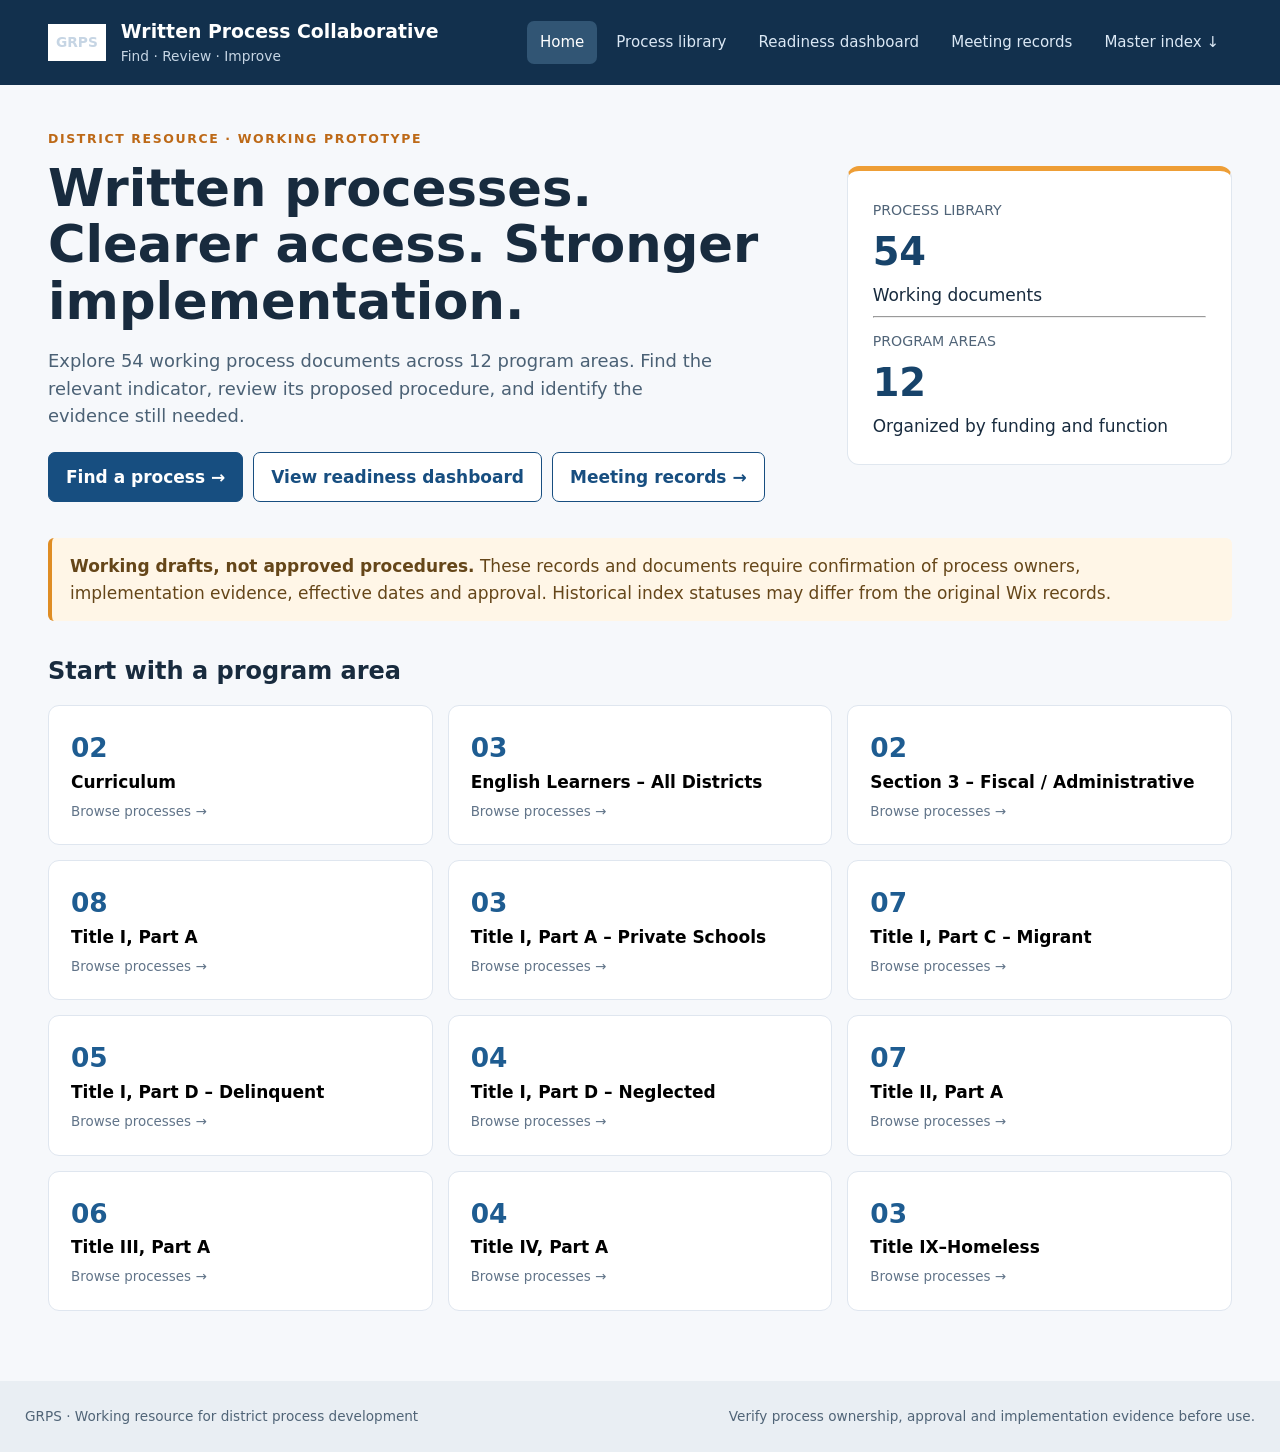
==== index.html @ d05fd2b2 "Add GRPS branding and process meeting documentation tools." ====
<!doctype html><html lang="en"><head><meta charset="utf-8"><meta name="viewport" content="width=device-width,initial-scale=1"><meta name="theme-color" content="#12304d"><title>GRPS | Written Process Collaborative</title><link rel="stylesheet" href="styles.css"></head><body><a class="skip" href="#main">Skip to content</a><header><div class="top"><div class="brand"><img class="grps-logo" src="https://grps.org/downloads/infohost/communications-external-affairs/grps_district_logo.png" alt="Grand Rapids Public Schools official logo" onerror="this.style.display='none';this.nextElementSibling.style.display='inline-block'"><span class="logo-fallback" style="display:none">GRPS</span><div><strong>Written Process Collaborative</strong><span>Find · Review · Improve</span></div></div><nav aria-label="Primary"><button data-view="home" class="nav active">Home</button><button data-view="library" class="nav">Process library</button><button data-view="dashboard" class="nav">Readiness dashboard</button><button data-view="meetings" class="nav">Meeting records</button><a href="GRPS_Master_Process_Index.xlsx" download>Master index ↓</a></nav></div></header><main id="main"><div id="app" aria-live="polite"></div></main><footer><span>GRPS · Working resource for district process development</span><span>Verify process ownership, approval and implementation evidence before use.</span></footer><script src="app.js"></script></body></html>
---- styles.css ----
*{box-sizing:border-box}body{margin:0;background:#f6f8fb;color:#182b3e;font:17px/1.55 system-ui,-apple-system,Segoe UI,Arial,sans-serif}a{color:#15538c}button,input,select{font:inherit}button{cursor:pointer}.skip{position:absolute;top:-80px;left:1rem;background:white;padding:1rem;z-index:5}.skip:focus{top:0}header{background:#12304d;color:#fff}.top{max-width:1240px;margin:auto;padding:17px 28px;display:flex;align-items:center;justify-content:space-between;gap:20px;flex-wrap:wrap}.brand{display:flex;align-items:center;gap:15px}.brand strong{display:block;font-size:1.18rem}.brand span{display:block;color:#c6d5e4;font-size:.86rem}.mark{background:#fff;color:#17436a;border-left:6px solid #ef9d32;padding:8px 10px;font-weight:900;letter-spacing:-1px}nav{display:flex;align-items:center;gap:6px;flex-wrap:wrap}nav button,nav a{color:#dbe8f5;text-decoration:none;border:0;background:transparent;padding:10px 13px;border-radius:7px;font-size:.94rem}nav .active,nav button:hover,nav a:hover{background:#315574;color:#fff}main{max-width:1240px;min-height:72vh;margin:auto;padding:36px 28px 70px}.eyebrow{font-size:.78rem;text-transform:uppercase;letter-spacing:.13em;color:#bd6917;font-weight:800}.hero{display:grid;grid-template-columns:1.5fr .75fr;gap:28px;align-items:center;margin:8px 0 36px}.hero h1{font-size:clamp(2rem,4vw,3.5rem);line-height:1.1;margin:12px 0}.hero p{max-width:680px;color:#4b6175;font-size:1.12rem}.heroaside{background:#fff;border:1px solid #e0e7ef;border-top:5px solid #ee9e36;border-radius:12px;padding:25px}.heroaside strong{font-size:2.4rem;display:block;color:#17436a}.heroaside small{color:#506478}.btn{background:#174e80;color:white;border:1px solid #174e80;padding:11px 17px;border-radius:7px;font-weight:700;text-decoration:none;display:inline-block}.btn.secondary{background:white;color:#174e80}.btn:hover{filter:brightness(.93)}.actions{display:flex;gap:10px;flex-wrap:wrap;margin-top:22px}h2{font-size:1.5rem;margin:32px 0 15px}h3{margin:0 0 8px}.muted{color:#607186}.grid{display:grid;grid-template-columns:repeat(3,minmax(0,1fr));gap:15px}.tile,.panel{background:white;border:1px solid #dfe6ef;border-radius:11px;padding:22px}.tile{cursor:pointer;text-align:left;min-height:135px}.tile:hover,.tile:focus-visible{border-color:#24649a;box-shadow:0 5px 18px #143f6b15}.tile .count{font-size:1.65rem;font-weight:800;color:#1e5c91;display:block}.tile .label{font-weight:750;display:block}.tile .hint{font-size:.84rem;color:#617489;display:block;margin-top:6px}.notice{background:#fff6e7;border-left:4px solid #df8d24;padding:15px 18px;border-radius:6px;margin:22px 0;color:#654619}.controls{display:grid;grid-template-columns:2fr 1fr 1fr;gap:12px;margin:23px 0}.controls input,.controls select{width:100%;padding:13px 14px;border:1px solid #aabccd;border-radius:7px;background:white}.list{display:grid;gap:10px}.item{background:white;border:1px solid #dfe6ef;border-radius:9px;padding:17px 20px;display:flex;justify-content:space-between;align-items:center;gap:18px}.item h3{font-size:1.04rem}.item p{margin:4px 0;color:#52687a;font-size:.92rem}.tag{display:inline-block;border-radius:50px;background:#edf2f7;color:#375675;font-size:.78rem;font-weight:700;padding:4px 9px;margin:3px 5px 0 0}.tag.warning{background:#fff1d9;color:#86510a}.detail{max-width:930px}.detail h1{font-size:2.3rem;line-height:1.2}.detail .meta{display:flex;gap:7px;flex-wrap:wrap}.detail section{background:white;border:1px solid #e1e7ef;border-radius:10px;padding:23px;margin:15px 0}.detail section h2{margin:0 0 10px;font-size:1.3rem}.detail section p{margin:0 0 10px}.detail section p:last-child{margin-bottom:0}.back{background:none;border:0;color:#19558a;padding:0;margin:0 0 17px;font-weight:700}.metrics{display:grid;grid-template-columns:repeat(4,1fr);gap:14px}.metric{background:white;border:1px solid #dce4ec;padding:22px;border-radius:10px}.metric b{display:block;font-size:2rem;color:#184e7d}.metric span{font-size:.9rem;color:#5b7082}.barrow{display:grid;grid-template-columns:240px 1fr 45px;align-items:center;gap:13px;margin:14px 0}.track{height:13px;background:#e8eef3;border-radius:15px;overflow:hidden}.fill{height:100%;background:#2d709f;border-radius:15px}.empty{padding:30px;text-align:center;background:white;border:1px dashed #a7b6c6;border-radius:8px}footer{background:#e9eef3;color:#506477;padding:25px;display:flex;justify-content:space-between;gap:20px;flex-wrap:wrap;font-size:.85rem}@media(max-width:800px){.hero{grid-template-columns:1fr}.grid{grid-template-columns:repeat(2,1fr)}.controls{grid-template-columns:1fr}.metrics{grid-template-columns:repeat(2,1fr)}.barrow{grid-template-columns:130px 1fr 30px}}@media(max-width:520px){main{padding:25px 15px 50px}.top{padding:15px}.grid{grid-template-columns:1fr}.metrics{grid-template-columns:1fr}.item{align-items:start;flex-direction:column}.detail h1{font-size:1.75rem}}
.grps-logo{width:105px;max-height:62px;object-fit:contain;background:#fff;border-radius:5px;padding:5px}.logo-fallback{background:#fff;color:#12304d;padding:8px;font-weight:800}.meeting-grid{display:grid;grid-template-columns:repeat(2,minmax(0,1fr));gap:15px}.meeting-card{background:white;border:1px solid #dce4ec;border-radius:10px;padding:20px}.meeting-card h3{margin:0 0 8px}.meeting-card a{display:inline-block;margin-top:8px}.meeting-alert{border-left:4px solid #ba661c;background:#fff5e6;padding:16px;margin:20px 0}.meeting-form{display:grid;grid-template-columns:repeat(2,minmax(0,1fr));gap:14px;background:#fff;padding:22px;border:1px solid #dce4ec;border-radius:10px}.meeting-form label{display:flex;flex-direction:column;gap:5px;font-weight:650}.meeting-form input,.meeting-form select,.meeting-form textarea{width:100%;padding:11px;border:1px solid #aabccd;border-radius:6px}.meeting-form .wide{grid-column:1/-1}.meeting-form textarea{min-height:90px}.meeting-form button{justify-self:start}@media(max-width:650px){.meeting-grid,.meeting-form{grid-template-columns:1fr}}
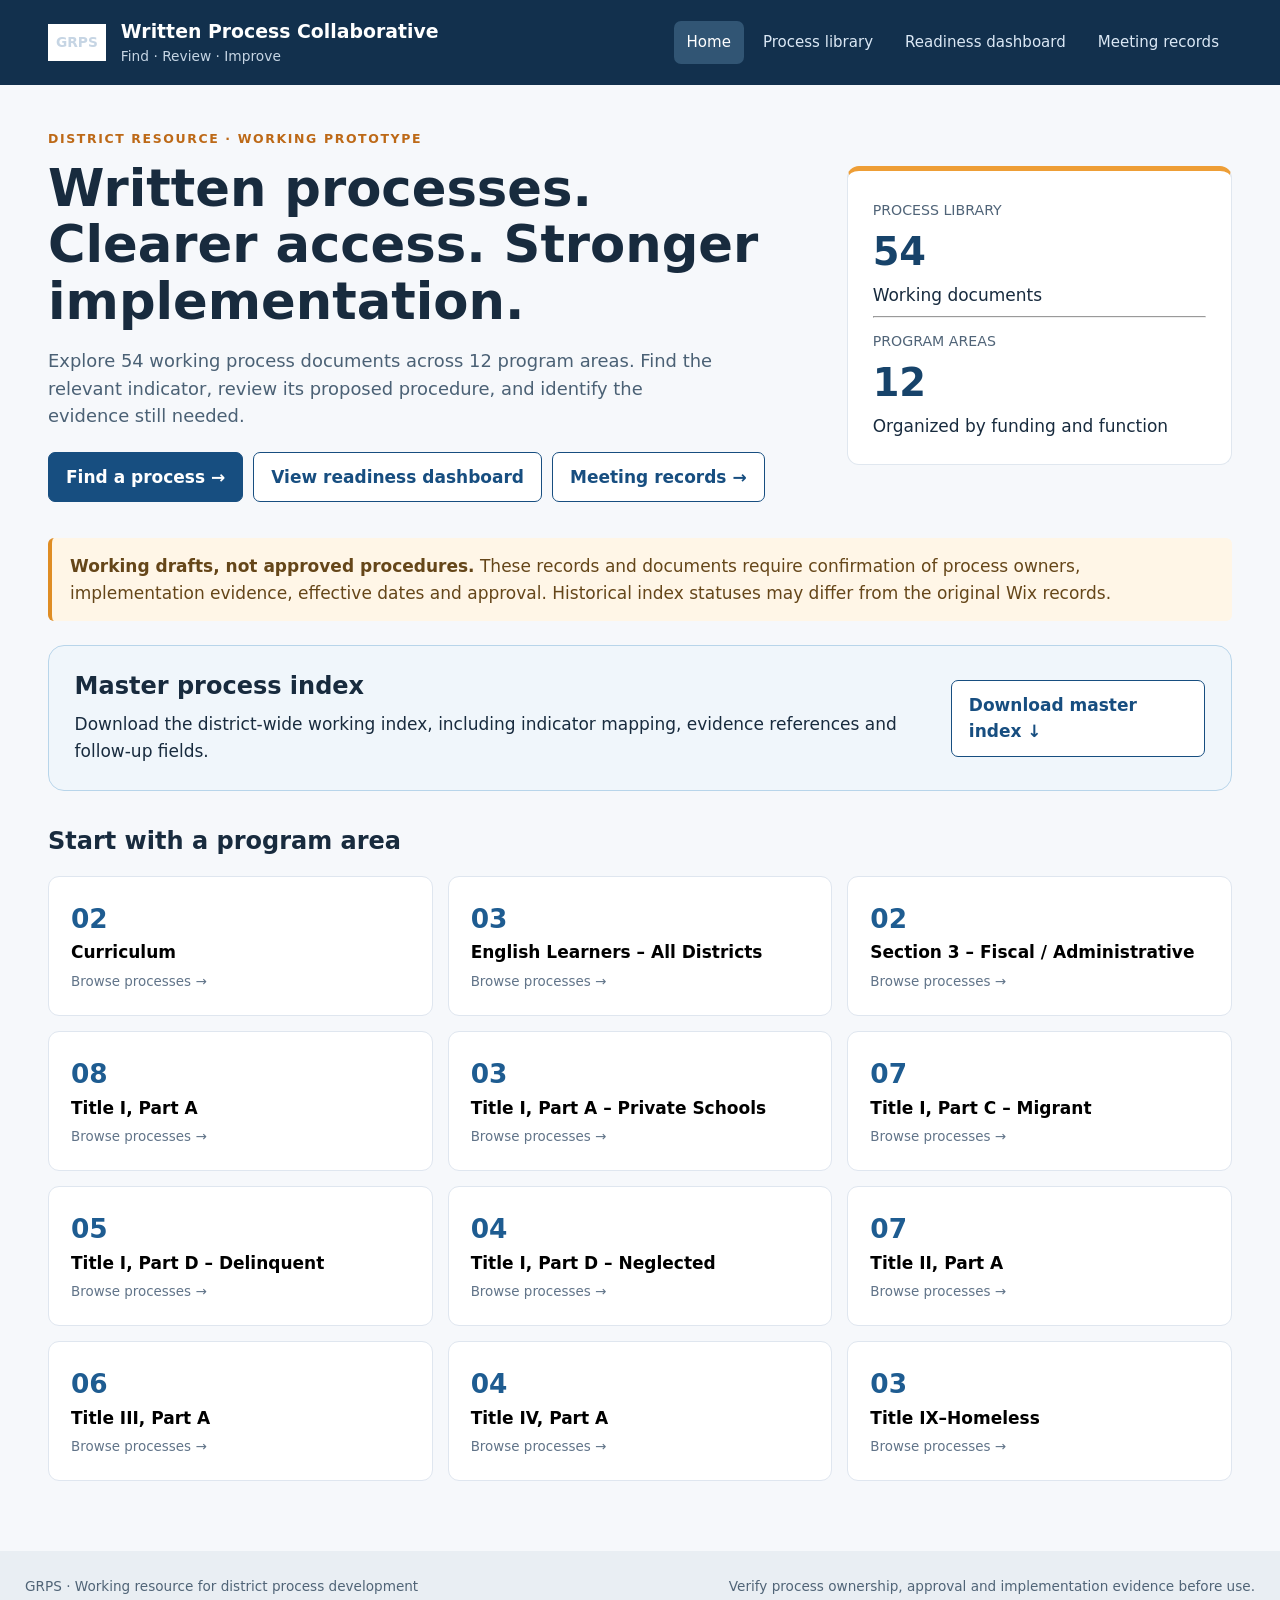
==== commit be1a4177: "Fix process downloads and simplify master index access." ====
--- a/index.html
+++ b/index.html
@@ -1 +1 @@
-<!doctype html><html lang="en"><head><meta charset="utf-8"><meta name="viewport" content="width=device-width,initial-scale=1"><meta name="theme-color" content="#12304d"><title>GRPS | Written Process Collaborative</title><link rel="stylesheet" href="styles.css"></head><body><a class="skip" href="#main">Skip to content</a><header><div class="top"><div class="brand"><img class="grps-logo" src="https://grps.org/downloads/infohost/communications-external-affairs/grps_district_logo.png" alt="Grand Rapids Public Schools official logo" onerror="this.style.display='none';this.nextElementSibling.style.display='inline-block'"><span class="logo-fallback" style="display:none">GRPS</span><div><strong>Written Process Collaborative</strong><span>Find · Review · Improve</span></div></div><nav aria-label="Primary"><button data-view="home" class="nav active">Home</button><button data-view="library" class="nav">Process library</button><button data-view="dashboard" class="nav">Readiness dashboard</button><button data-view="meetings" class="nav">Meeting records</button><a href="GRPS_Master_Process_Index.xlsx" download>Master index ↓</a></nav></div></header><main id="main"><div id="app" aria-live="polite"></div></main><footer><span>GRPS · Working resource for district process development</span><span>Verify process ownership, approval and implementation evidence before use.</span></footer><script src="app.js"></script></body></html>+<!doctype html><html lang="en"><head><meta charset="utf-8"><meta name="viewport" content="width=device-width,initial-scale=1"><meta name="theme-color" content="#12304d"><title>GRPS | Written Process Collaborative</title><link rel="stylesheet" href="styles.css"></head><body><a class="skip" href="#main">Skip to content</a><header><div class="top"><div class="brand"><img class="grps-logo" src="https://grps.org/downloads/infohost/communications-external-affairs/grps_district_logo.png" alt="Grand Rapids Public Schools official logo" onerror="this.style.display='none';this.nextElementSibling.style.display='inline-block'"><span class="logo-fallback" style="display:none">GRPS</span><div><strong>Written Process Collaborative</strong><span>Find · Review · Improve</span></div></div><nav aria-label="Primary"><button data-view="home" class="nav active">Home</button><button data-view="library" class="nav">Process library</button><button data-view="dashboard" class="nav">Readiness dashboard</button><button data-view="meetings" class="nav">Meeting records</button></nav></div></header><main id="main"><div id="app" aria-live="polite"></div></main><footer><span>GRPS · Working resource for district process development</span><span>Verify process ownership, approval and implementation evidence before use.</span></footer><script src="app.js"></script></body></html>
--- a/styles.css
+++ b/styles.css
@@ -1,2 +1,4 @@
 *{box-sizing:border-box}body{margin:0;background:#f6f8fb;color:#182b3e;font:17px/1.55 system-ui,-apple-system,Segoe UI,Arial,sans-serif}a{color:#15538c}button,input,select{font:inherit}button{cursor:pointer}.skip{position:absolute;top:-80px;left:1rem;background:white;padding:1rem;z-index:5}.skip:focus{top:0}header{background:#12304d;color:#fff}.top{max-width:1240px;margin:auto;padding:17px 28px;display:flex;align-items:center;justify-content:space-between;gap:20px;flex-wrap:wrap}.brand{display:flex;align-items:center;gap:15px}.brand strong{display:block;font-size:1.18rem}.brand span{display:block;color:#c6d5e4;font-size:.86rem}.mark{background:#fff;color:#17436a;border-left:6px solid #ef9d32;padding:8px 10px;font-weight:900;letter-spacing:-1px}nav{display:flex;align-items:center;gap:6px;flex-wrap:wrap}nav button,nav a{color:#dbe8f5;text-decoration:none;border:0;background:transparent;padding:10px 13px;border-radius:7px;font-size:.94rem}nav .active,nav button:hover,nav a:hover{background:#315574;color:#fff}main{max-width:1240px;min-height:72vh;margin:auto;padding:36px 28px 70px}.eyebrow{font-size:.78rem;text-transform:uppercase;letter-spacing:.13em;color:#bd6917;font-weight:800}.hero{display:grid;grid-template-columns:1.5fr .75fr;gap:28px;align-items:center;margin:8px 0 36px}.hero h1{font-size:clamp(2rem,4vw,3.5rem);line-height:1.1;margin:12px 0}.hero p{max-width:680px;color:#4b6175;font-size:1.12rem}.heroaside{background:#fff;border:1px solid #e0e7ef;border-top:5px solid #ee9e36;border-radius:12px;padding:25px}.heroaside strong{font-size:2.4rem;display:block;color:#17436a}.heroaside small{color:#506478}.btn{background:#174e80;color:white;border:1px solid #174e80;padding:11px 17px;border-radius:7px;font-weight:700;text-decoration:none;display:inline-block}.btn.secondary{background:white;color:#174e80}.btn:hover{filter:brightness(.93)}.actions{display:flex;gap:10px;flex-wrap:wrap;margin-top:22px}h2{font-size:1.5rem;margin:32px 0 15px}h3{margin:0 0 8px}.muted{color:#607186}.grid{display:grid;grid-template-columns:repeat(3,minmax(0,1fr));gap:15px}.tile,.panel{background:white;border:1px solid #dfe6ef;border-radius:11px;padding:22px}.tile{cursor:pointer;text-align:left;min-height:135px}.tile:hover,.tile:focus-visible{border-color:#24649a;box-shadow:0 5px 18px #143f6b15}.tile .count{font-size:1.65rem;font-weight:800;color:#1e5c91;display:block}.tile .label{font-weight:750;display:block}.tile .hint{font-size:.84rem;color:#617489;display:block;margin-top:6px}.notice{background:#fff6e7;border-left:4px solid #df8d24;padding:15px 18px;border-radius:6px;margin:22px 0;color:#654619}.controls{display:grid;grid-template-columns:2fr 1fr 1fr;gap:12px;margin:23px 0}.controls input,.controls select{width:100%;padding:13px 14px;border:1px solid #aabccd;border-radius:7px;background:white}.list{display:grid;gap:10px}.item{background:white;border:1px solid #dfe6ef;border-radius:9px;padding:17px 20px;display:flex;justify-content:space-between;align-items:center;gap:18px}.item h3{font-size:1.04rem}.item p{margin:4px 0;color:#52687a;font-size:.92rem}.tag{display:inline-block;border-radius:50px;background:#edf2f7;color:#375675;font-size:.78rem;font-weight:700;padding:4px 9px;margin:3px 5px 0 0}.tag.warning{background:#fff1d9;color:#86510a}.detail{max-width:930px}.detail h1{font-size:2.3rem;line-height:1.2}.detail .meta{display:flex;gap:7px;flex-wrap:wrap}.detail section{background:white;border:1px solid #e1e7ef;border-radius:10px;padding:23px;margin:15px 0}.detail section h2{margin:0 0 10px;font-size:1.3rem}.detail section p{margin:0 0 10px}.detail section p:last-child{margin-bottom:0}.back{background:none;border:0;color:#19558a;padding:0;margin:0 0 17px;font-weight:700}.metrics{display:grid;grid-template-columns:repeat(4,1fr);gap:14px}.metric{background:white;border:1px solid #dce4ec;padding:22px;border-radius:10px}.metric b{display:block;font-size:2rem;color:#184e7d}.metric span{font-size:.9rem;color:#5b7082}.barrow{display:grid;grid-template-columns:240px 1fr 45px;align-items:center;gap:13px;margin:14px 0}.track{height:13px;background:#e8eef3;border-radius:15px;overflow:hidden}.fill{height:100%;background:#2d709f;border-radius:15px}.empty{padding:30px;text-align:center;background:white;border:1px dashed #a7b6c6;border-radius:8px}footer{background:#e9eef3;color:#506477;padding:25px;display:flex;justify-content:space-between;gap:20px;flex-wrap:wrap;font-size:.85rem}@media(max-width:800px){.hero{grid-template-columns:1fr}.grid{grid-template-columns:repeat(2,1fr)}.controls{grid-template-columns:1fr}.metrics{grid-template-columns:repeat(2,1fr)}.barrow{grid-template-columns:130px 1fr 30px}}@media(max-width:520px){main{padding:25px 15px 50px}.top{padding:15px}.grid{grid-template-columns:1fr}.metrics{grid-template-columns:1fr}.item{align-items:start;flex-direction:column}.detail h1{font-size:1.75rem}}
 .grps-logo{width:105px;max-height:62px;object-fit:contain;background:#fff;border-radius:5px;padding:5px}.logo-fallback{background:#fff;color:#12304d;padding:8px;font-weight:800}.meeting-grid{display:grid;grid-template-columns:repeat(2,minmax(0,1fr));gap:15px}.meeting-card{background:white;border:1px solid #dce4ec;border-radius:10px;padding:20px}.meeting-card h3{margin:0 0 8px}.meeting-card a{display:inline-block;margin-top:8px}.meeting-alert{border-left:4px solid #ba661c;background:#fff5e6;padding:16px;margin:20px 0}.meeting-form{display:grid;grid-template-columns:repeat(2,minmax(0,1fr));gap:14px;background:#fff;padding:22px;border:1px solid #dce4ec;border-radius:10px}.meeting-form label{display:flex;flex-direction:column;gap:5px;font-weight:650}.meeting-form input,.meeting-form select,.meeting-form textarea{width:100%;padding:11px;border:1px solid #aabccd;border-radius:6px}.meeting-form .wide{grid-column:1/-1}.meeting-form textarea{min-height:90px}.meeting-form button{justify-self:start}@media(max-width:650px){.meeting-grid,.meeting-form{grid-template-columns:1fr}}
+
+.index-callout{display:flex;align-items:center;justify-content:space-between;gap:1.5rem;padding:1.4rem 1.6rem;margin:1.5rem 0;border:1px solid #b8d5ea;border-radius:16px;background:#f0f6fb}.index-callout h2{margin:0 0 .35rem}.index-callout p{margin:.25rem 0}.download-help{display:block;align-self:center;font-size:.88rem;max-width:25rem;color:#44556b}.unavailable{pointer-events:none;opacity:.75;background:#f5e6e6!important;color:#832b2b!important}@media(max-width:720px){.index-callout{flex-direction:column;align-items:flex-start}}
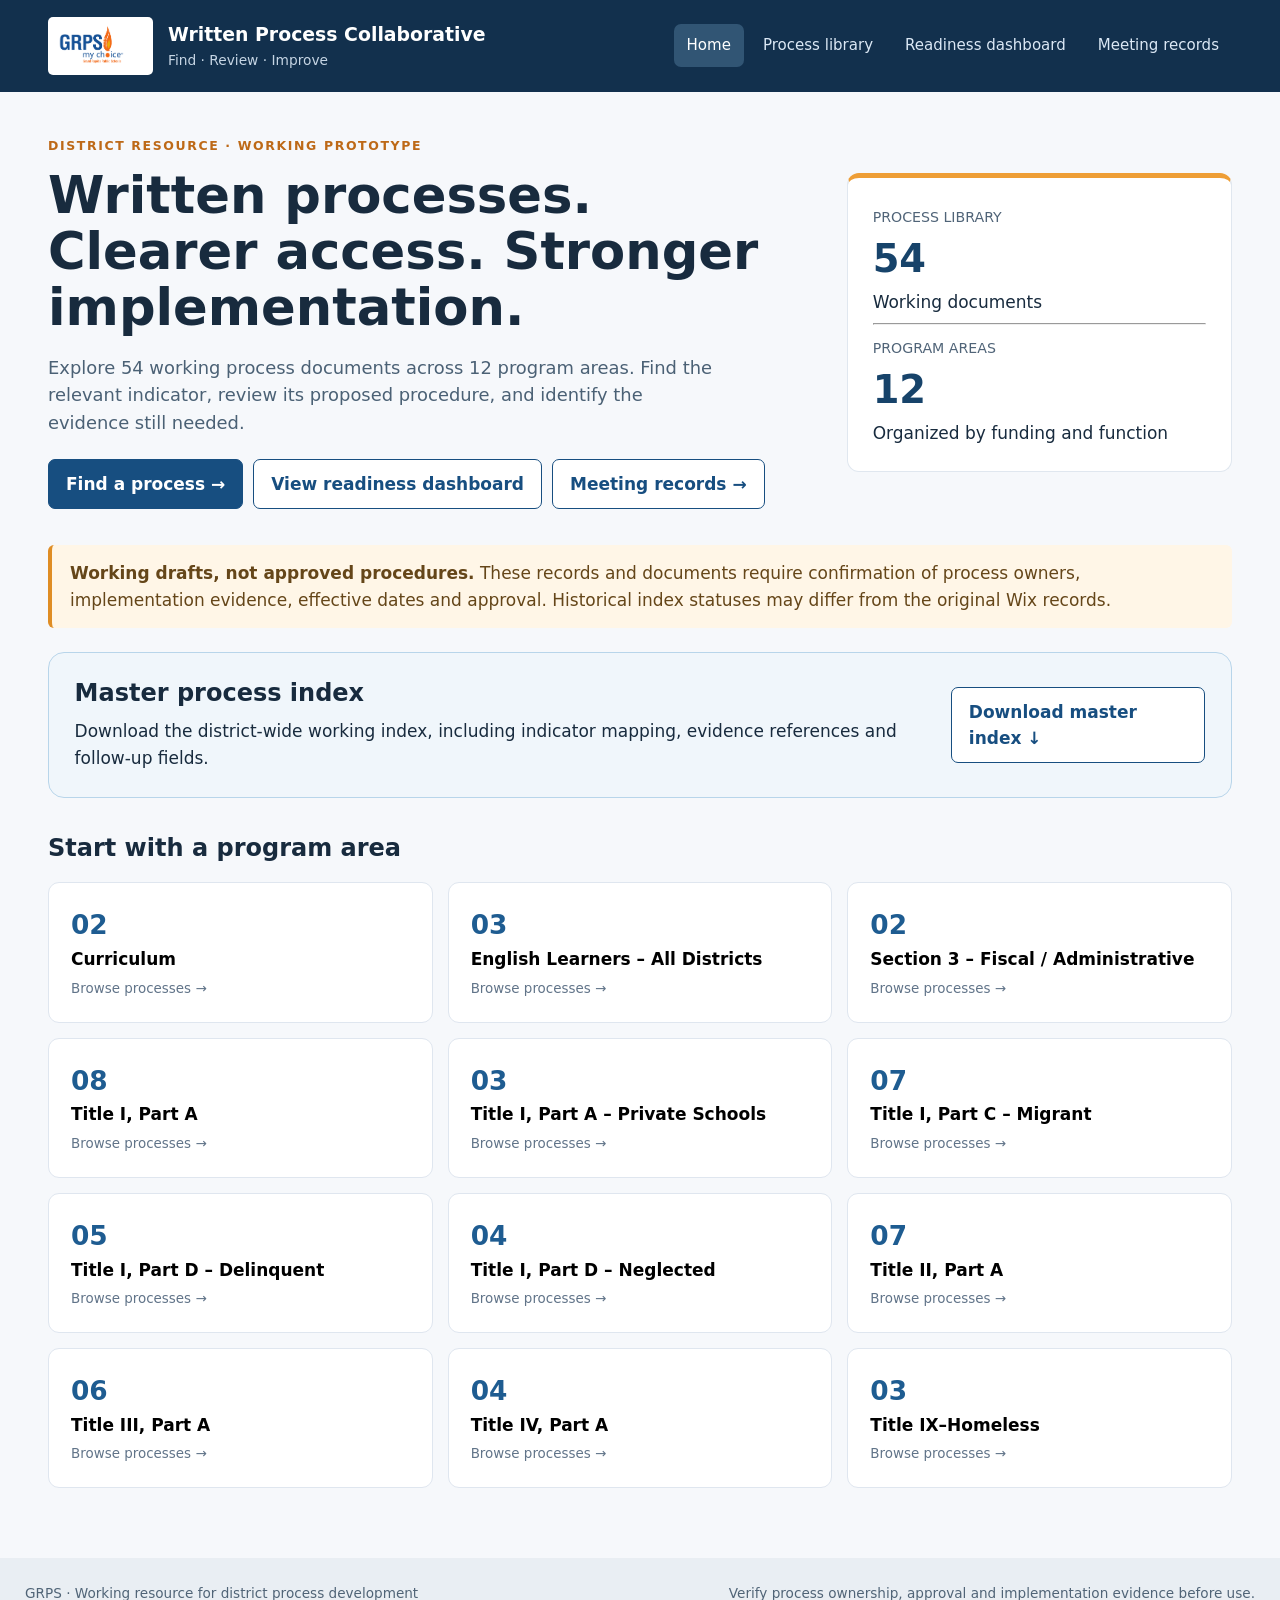
==== commit dc80a4ed: "Replace site with self-contained version and repair downloads" ====
--- a/index.html
+++ b/index.html
@@ -1 +1,6446 @@
-<!doctype html><html lang="en"><head><meta charset="utf-8"><meta name="viewport" content="width=device-width,initial-scale=1"><meta name="theme-color" content="#12304d"><title>GRPS | Written Process Collaborative</title><link rel="stylesheet" href="styles.css"></head><body><a class="skip" href="#main">Skip to content</a><header><div class="top"><div class="brand"><img class="grps-logo" src="https://grps.org/downloads/infohost/communications-external-affairs/grps_district_logo.png" alt="Grand Rapids Public Schools official logo" onerror="this.style.display='none';this.nextElementSibling.style.display='inline-block'"><span class="logo-fallback" style="display:none">GRPS</span><div><strong>Written Process Collaborative</strong><span>Find · Review · Improve</span></div></div><nav aria-label="Primary"><button data-view="home" class="nav active">Home</button><button data-view="library" class="nav">Process library</button><button data-view="dashboard" class="nav">Readiness dashboard</button><button data-view="meetings" class="nav">Meeting records</button></nav></div></header><main id="main"><div id="app" aria-live="polite"></div></main><footer><span>GRPS · Working resource for district process development</span><span>Verify process ownership, approval and implementation evidence before use.</span></footer><script src="app.js"></script></body></html>+<!doctype html><html lang="en"><head><meta charset="utf-8"><meta name="viewport" content="width=device-width,initial-scale=1"><meta name="theme-color" content="#12304d"><title>GRPS | Written Process Collaborative</title><style>*{box-sizing:border-box}body{margin:0;background:#f6f8fb;color:#182b3e;font:17px/1.55 system-ui,-apple-system,Segoe UI,Arial,sans-serif}a{color:#15538c}button,input,select{font:inherit}button{cursor:pointer}.skip{position:absolute;top:-80px;left:1rem;background:white;padding:1rem;z-index:5}.skip:focus{top:0}header{background:#12304d;color:#fff}.top{max-width:1240px;margin:auto;padding:17px 28px;display:flex;align-items:center;justify-content:space-between;gap:20px;flex-wrap:wrap}.brand{display:flex;align-items:center;gap:15px}.brand strong{display:block;font-size:1.18rem}.brand span{display:block;color:#c6d5e4;font-size:.86rem}.mark{background:#fff;color:#17436a;border-left:6px solid #ef9d32;padding:8px 10px;font-weight:900;letter-spacing:-1px}nav{display:flex;align-items:center;gap:6px;flex-wrap:wrap}nav button,nav a{color:#dbe8f5;text-decoration:none;border:0;background:transparent;padding:10px 13px;border-radius:7px;font-size:.94rem}nav .active,nav button:hover,nav a:hover{background:#315574;color:#fff}main{max-width:1240px;min-height:72vh;margin:auto;padding:36px 28px 70px}.eyebrow{font-size:.78rem;text-transform:uppercase;letter-spacing:.13em;color:#bd6917;font-weight:800}.hero{display:grid;grid-template-columns:1.5fr .75fr;gap:28px;align-items:center;margin:8px 0 36px}.hero h1{font-size:clamp(2rem,4vw,3.5rem);line-height:1.1;margin:12px 0}.hero p{max-width:680px;color:#4b6175;font-size:1.12rem}.heroaside{background:#fff;border:1px solid #e0e7ef;border-top:5px solid #ee9e36;border-radius:12px;padding:25px}.heroaside strong{font-size:2.4rem;display:block;color:#17436a}.heroaside small{color:#506478}.btn{background:#174e80;color:white;border:1px solid #174e80;padding:11px 17px;border-radius:7px;font-weight:700;text-decoration:none;display:inline-block}.btn.secondary{background:white;color:#174e80}.btn:hover{filter:brightness(.93)}.actions{display:flex;gap:10px;flex-wrap:wrap;margin-top:22px}h2{font-size:1.5rem;margin:32px 0 15px}h3{margin:0 0 8px}.muted{color:#607186}.grid{display:grid;grid-template-columns:repeat(3,minmax(0,1fr));gap:15px}.tile,.panel{background:white;border:1px solid #dfe6ef;border-radius:11px;padding:22px}.tile{cursor:pointer;text-align:left;min-height:135px}.tile:hover,.tile:focus-visible{border-color:#24649a;box-shadow:0 5px 18px #143f6b15}.tile .count{font-size:1.65rem;font-weight:800;color:#1e5c91;display:block}.tile .label{font-weight:750;display:block}.tile .hint{font-size:.84rem;color:#617489;display:block;margin-top:6px}.notice{background:#fff6e7;border-left:4px solid #df8d24;padding:15px 18px;border-radius:6px;margin:22px 0;color:#654619}.controls{display:grid;grid-template-columns:2fr 1fr 1fr;gap:12px;margin:23px 0}.controls input,.controls select{width:100%;padding:13px 14px;border:1px solid #aabccd;border-radius:7px;background:white}.list{display:grid;gap:10px}.item{background:white;border:1px solid #dfe6ef;border-radius:9px;padding:17px 20px;display:flex;justify-content:space-between;align-items:center;gap:18px}.item h3{font-size:1.04rem}.item p{margin:4px 0;color:#52687a;font-size:.92rem}.tag{display:inline-block;border-radius:50px;background:#edf2f7;color:#375675;font-size:.78rem;font-weight:700;padding:4px 9px;margin:3px 5px 0 0}.tag.warning{background:#fff1d9;color:#86510a}.detail{max-width:930px}.detail h1{font-size:2.3rem;line-height:1.2}.detail .meta{display:flex;gap:7px;flex-wrap:wrap}.detail section{background:white;border:1px solid #e1e7ef;border-radius:10px;padding:23px;margin:15px 0}.detail section h2{margin:0 0 10px;font-size:1.3rem}.detail section p{margin:0 0 10px}.detail section p:last-child{margin-bottom:0}.back{background:none;border:0;color:#19558a;padding:0;margin:0 0 17px;font-weight:700}.metrics{display:grid;grid-template-columns:repeat(4,1fr);gap:14px}.metric{background:white;border:1px solid #dce4ec;padding:22px;border-radius:10px}.metric b{display:block;font-size:2rem;color:#184e7d}.metric span{font-size:.9rem;color:#5b7082}.barrow{display:grid;grid-template-columns:240px 1fr 45px;align-items:center;gap:13px;margin:14px 0}.track{height:13px;background:#e8eef3;border-radius:15px;overflow:hidden}.fill{height:100%;background:#2d709f;border-radius:15px}.empty{padding:30px;text-align:center;background:white;border:1px dashed #a7b6c6;border-radius:8px}footer{background:#e9eef3;color:#506477;padding:25px;display:flex;justify-content:space-between;gap:20px;flex-wrap:wrap;font-size:.85rem}@media(max-width:800px){.hero{grid-template-columns:1fr}.grid{grid-template-columns:repeat(2,1fr)}.controls{grid-template-columns:1fr}.metrics{grid-template-columns:repeat(2,1fr)}.barrow{grid-template-columns:130px 1fr 30px}}@media(max-width:520px){main{padding:25px 15px 50px}.top{padding:15px}.grid{grid-template-columns:1fr}.metrics{grid-template-columns:1fr}.item{align-items:start;flex-direction:column}.detail h1{font-size:1.75rem}}
+.grps-logo{width:105px;max-height:62px;object-fit:contain;background:#fff;border-radius:5px;padding:5px}.logo-fallback{background:#fff;color:#12304d;padding:8px;font-weight:800}.meeting-grid{display:grid;grid-template-columns:repeat(2,minmax(0,1fr));gap:15px}.meeting-card{background:white;border:1px solid #dce4ec;border-radius:10px;padding:20px}.meeting-card h3{margin:0 0 8px}.meeting-card a{display:inline-block;margin-top:8px}.meeting-alert{border-left:4px solid #ba661c;background:#fff5e6;padding:16px;margin:20px 0}.meeting-form{display:grid;grid-template-columns:repeat(2,minmax(0,1fr));gap:14px;background:#fff;padding:22px;border:1px solid #dce4ec;border-radius:10px}.meeting-form label{display:flex;flex-direction:column;gap:5px;font-weight:650}.meeting-form input,.meeting-form select,.meeting-form textarea{width:100%;padding:11px;border:1px solid #aabccd;border-radius:6px}.meeting-form .wide{grid-column:1/-1}.meeting-form textarea{min-height:90px}.meeting-form button{justify-self:start}@media(max-width:650px){.meeting-grid,.meeting-form{grid-template-columns:1fr}}
+
+.index-callout{display:flex;align-items:center;justify-content:space-between;gap:1.5rem;padding:1.4rem 1.6rem;margin:1.5rem 0;border:1px solid #b8d5ea;border-radius:16px;background:#f0f6fb}.index-callout h2{margin:0 0 .35rem}.index-callout p{margin:.25rem 0}.download-help{display:block;align-self:center;font-size:.88rem;max-width:25rem;color:#44556b}.unavailable{pointer-events:none;opacity:.75;background:#f5e6e6!important;color:#832b2b!important}@media(max-width:720px){.index-callout{flex-direction:column;align-items:flex-start}}
+</style></head><body><a class="skip" href="#main">Skip to content</a><header><div class="top"><div class="brand"><img class="grps-logo" src="[data-uri]" alt="Grand Rapids Public Schools official logo" onerror="this.style.display='none';this.nextElementSibling.style.display='inline-block'"><span class="logo-fallback" style="display:none">GRPS</span><div><strong>Written Process Collaborative</strong><span>Find · Review · Improve</span></div></div><nav aria-label="Primary"><button data-view="home" class="nav active">Home</button><button data-view="library" class="nav">Process library</button><button data-view="dashboard" class="nav">Readiness dashboard</button><button data-view="meetings" class="nav">Meeting records</button></nav></div></header><main id="main"><div id="app" aria-live="polite"></div></main><footer><span>GRPS · Working resource for district process development</span><span>Verify process ownership, approval and implementation evidence before use.</span></footer><script>const INLINE_PROCESSES=[
+  {
+    "id": "GRPS-P001",
+    "number": 1,
+    "title": "Curriculum Communication to Instructional Staff",
+    "indicator": "Section 1: Indicator 1",
+    "program": "Curriculum",
+    "requirement": "The LEA ensures each school effectively communicates the curriculum to all instructional staff.",
+    "sections": [
+      {
+        "heading": "1. Purpose",
+        "items": [
+          "This written process establishes the procedures GRPS will use to implement, document, monitor, and annually review compliance with Section 1: Indicator 1. It is designed to ensure the district can demonstrate both the existence of a written procedure and evidence that the procedure is implemented in practice."
+        ]
+      },
+      {
+        "heading": "2. Applicability",
+        "items": [
+          "This process applies to all GRPS schools, departments, programs, administrators, employees, contractors, and stakeholders whose work is subject to the indicator. Where the indicator applies only to a specific federal program or population, the process is limited to that program or population."
+        ]
+      },
+      {
+        "heading": "3. Governing Requirement",
+        "items": [
+          "The LEA ensures each school effectively communicates the curriculum to all instructional staff.",
+          "The district will also follow the applicable federal statute and regulations, Uniform Guidance requirements, MDE program guidance, approved grant applications, and GRPS fiscal and administrative procedures."
+        ]
+      },
+      {
+        "heading": "4. Detailed Procedures",
+        "items": []
+      },
+      {
+        "heading": "1. Maintain a district-approved curriculum framework identifying standards, courses, instructional resources, pacing expectations, and where staff access current curriculum documents.",
+        "items": []
+      },
+      {
+        "heading": "2. Communicate curriculum expectations to instructional staff at the beginning of the year and whenever substantive revisions occur.",
+        "items": []
+      },
+      {
+        "heading": "3. Provide onboarding and role-specific support for new instructional staff and staff assigned to a new course or grade.",
+        "items": []
+      },
+      {
+        "heading": "4. Document curriculum communication through agendas, attendance records, electronic communications, professional learning materials, or other dated evidence.",
+        "items": []
+      },
+      {
+        "heading": "5. Monitor school-level access to and implementation of the district curriculum and address identified gaps through technical assistance.",
+        "items": []
+      },
+      {
+        "heading": "6. Evidence must be contemporaneous, dated when practicable, and sufficient to show implementation rather than merely intent.",
+        "items": []
+      },
+      {
+        "heading": "7. When implementation occurs at the school level, central-office monitoring will include a method for verifying school compliance and providing follow-up technical assistance.",
+        "items": []
+      },
+      {
+        "heading": "8. Identified noncompliance or incomplete documentation will be assigned corrective action, a responsible person, and a completion date. Completion will be verified and documented.",
+        "items": []
+      },
+      {
+        "heading": "9. Material changes to the process, program requirements, MDE guidance, or federal requirements will trigger an interim review rather than waiting for the annual review.",
+        "items": []
+      },
+      {
+        "heading": "5. Documentation and Evidence to Retain",
+        "items": [
+          "The current approved written process and any related forms, templates, guidance, or checklists.",
+          "Dated implementation evidence appropriate to the indicator, such as agendas, minutes, attendance records, communications, approvals, monitoring tools, reports, data analyses, fiscal records, logs, consultation records, or evaluation results.",
+          "Evidence of required stakeholder participation or consultation, when applicable.",
+          "Records of technical assistance, monitoring findings, corrective actions, and verification of resolution.",
+          "Annual review documentation showing whether the process was effective and what revisions were made."
+        ]
+      },
+      {
+        "heading": "6. Internal Controls and Quality Assurance",
+        "items": [
+          "Segregate initiation, approval, fiscal processing, and monitoring functions when practicable.",
+          "Use standardized forms or electronic workflows for recurring approvals and documentation.",
+          "Maintain version control so staff can identify the current approved procedure.",
+          "Periodically sample implementation records for completeness, timeliness, and consistency.",
+          "Escalate unresolved compliance issues to the appropriate district administrator and document resolution."
+        ]
+      },
+      {
+        "heading": "7. Monitoring Cycle",
+        "items": [
+          "At least annually, and more frequently when risk warrants, GRPS will review implementation evidence, identify gaps, verify corrective actions, and determine whether the written process requires revision. Prior to an MDE On-Site Review, the district will assemble representative evidence demonstrating implementation across the review period."
+        ]
+      },
+      {
+        "heading": "8. Record Retention",
+        "items": [
+          "Records will be retained for the period required by the applicable grant, federal and state requirements, audit/monitoring requirements, and the GRPS records-retention schedule. Records subject to audit, litigation, claim, or unresolved monitoring findings will be retained until the matter is resolved, even when the normal retention period has expired."
+        ]
+      },
+      {
+        "heading": "9. Annual Review and Revision",
+        "items": [
+          "The district will review this process annually for legal/programmatic changes, implementation issues, monitoring findings, audit results, and changes in district systems. Revisions will be communicated to affected staff and incorporated into training or technical assistance as appropriate."
+        ]
+      },
+      {
+        "heading": "10. Approval and Revision History",
+        "items": []
+      }
+    ],
+    "document": "documents/01_Section_1_Indicator_1.docx",
+    "indexMatched": true,
+    "status": "Evidence Gap",
+    "evidenceStatus": "Missing",
+    "priority": "High",
+    "evidenceReference": "",
+    "owner": "",
+    "team": "Curriculum"
+  },
+  {
+    "id": "GRPS-P002",
+    "number": 2,
+    "title": "Core Curriculum Instructional Alignment",
+    "indicator": "Section 1: Indicator 2",
+    "program": "Curriculum",
+    "requirement": "The LEA has procedures in place to ensure that instruction is aligned with the core academic curriculum.",
+    "sections": [
+      {
+        "heading": "1. Purpose",
+        "items": [
+          "This written process establishes the procedures GRPS will use to implement, document, monitor, and annually review compliance with Section 1: Indicator 2. It is designed to ensure the district can demonstrate both the existence of a written procedure and evidence that the procedure is implemented in practice."
+        ]
+      },
+      {
+        "heading": "2. Applicability",
+        "items": [
+          "This process applies to all GRPS schools, departments, programs, administrators, employees, contractors, and stakeholders whose work is subject to the indicator. Where the indicator applies only to a specific federal program or population, the process is limited to that program or population."
+        ]
+      },
+      {
+        "heading": "3. Governing Requirement",
+        "items": [
+          "The LEA has procedures in place to ensure that instruction is aligned with the core academic curriculum.",
+          "The district will also follow the applicable federal statute and regulations, Uniform Guidance requirements, MDE program guidance, approved grant applications, and GRPS fiscal and administrative procedures."
+        ]
+      },
+      {
+        "heading": "4. Detailed Procedures",
+        "items": []
+      },
+      {
+        "heading": "1. Maintain a district-approved curriculum framework identifying standards, courses, instructional resources, pacing expectations, and where staff access current curriculum documents.",
+        "items": []
+      },
+      {
+        "heading": "2. Communicate curriculum expectations to instructional staff at the beginning of the year and whenever substantive revisions occur.",
+        "items": []
+      },
+      {
+        "heading": "3. Provide onboarding and role-specific support for new instructional staff and staff assigned to a new course or grade.",
+        "items": []
+      },
+      {
+        "heading": "4. Document curriculum communication through agendas, attendance records, electronic communications, professional learning materials, or other dated evidence.",
+        "items": []
+      },
+      {
+        "heading": "5. Monitor school-level access to and implementation of the district curriculum and address identified gaps through technical assistance.",
+        "items": []
+      },
+      {
+        "heading": "6. Evidence must be contemporaneous, dated when practicable, and sufficient to show implementation rather than merely intent.",
+        "items": []
+      },
+      {
+        "heading": "7. When implementation occurs at the school level, central-office monitoring will include a method for verifying school compliance and providing follow-up technical assistance.",
+        "items": []
+      },
+      {
+        "heading": "8. Identified noncompliance or incomplete documentation will be assigned corrective action, a responsible person, and a completion date. Completion will be verified and documented.",
+        "items": []
+      },
+      {
+        "heading": "9. Material changes to the process, program requirements, MDE guidance, or federal requirements will trigger an interim review rather than waiting for the annual review.",
+        "items": []
+      },
+      {
+        "heading": "5. Documentation and Evidence to Retain",
+        "items": [
+          "The current approved written process and any related forms, templates, guidance, or checklists.",
+          "Dated implementation evidence appropriate to the indicator, such as agendas, minutes, attendance records, communications, approvals, monitoring tools, reports, data analyses, fiscal records, logs, consultation records, or evaluation results.",
+          "Evidence of required stakeholder participation or consultation, when applicable.",
+          "Records of technical assistance, monitoring findings, corrective actions, and verification of resolution.",
+          "Annual review documentation showing whether the process was effective and what revisions were made."
+        ]
+      },
+      {
+        "heading": "6. Internal Controls and Quality Assurance",
+        "items": [
+          "Segregate initiation, approval, fiscal processing, and monitoring functions when practicable.",
+          "Use standardized forms or electronic workflows for recurring approvals and documentation.",
+          "Maintain version control so staff can identify the current approved procedure.",
+          "Periodically sample implementation records for completeness, timeliness, and consistency.",
+          "Escalate unresolved compliance issues to the appropriate district administrator and document resolution."
+        ]
+      },
+      {
+        "heading": "7. Monitoring Cycle",
+        "items": [
+          "At least annually, and more frequently when risk warrants, GRPS will review implementation evidence, identify gaps, verify corrective actions, and determine whether the written process requires revision. Prior to an MDE On-Site Review, the district will assemble representative evidence demonstrating implementation across the review period."
+        ]
+      },
+      {
+        "heading": "8. Record Retention",
+        "items": [
+          "Records will be retained for the period required by the applicable grant, federal and state requirements, audit/monitoring requirements, and the GRPS records-retention schedule. Records subject to audit, litigation, claim, or unresolved monitoring findings will be retained until the matter is resolved, even when the normal retention period has expired."
+        ]
+      },
+      {
+        "heading": "9. Annual Review and Revision",
+        "items": [
+          "The district will review this process annually for legal/programmatic changes, implementation issues, monitoring findings, audit results, and changes in district systems. Revisions will be communicated to affected staff and incorporated into training or technical assistance as appropriate."
+        ]
+      },
+      {
+        "heading": "10. Approval and Revision History",
+        "items": []
+      }
+    ],
+    "document": "documents/02_Section_1_Indicator_2.docx",
+    "indexMatched": true,
+    "status": "Evidence Gap",
+    "evidenceStatus": "Missing",
+    "priority": "High",
+    "evidenceReference": "",
+    "owner": "",
+    "team": "Curriculum"
+  },
+  {
+    "id": "GRPS-P003",
+    "number": 3,
+    "title": "Title I School-Level Implementation Monitoring",
+    "indicator": "Section 2: Indicator 1",
+    "program": "Title I, Part A",
+    "requirement": "A written process is implemented to monitor implementation of the Title I, Part A program at the school-level.",
+    "sections": [
+      {
+        "heading": "1. Purpose",
+        "items": [
+          "This written process establishes the procedures GRPS will use to implement, document, monitor, and annually review compliance with Section 2: Indicator 1. It is designed to ensure the district can demonstrate both the existence of a written procedure and evidence that the procedure is implemented in practice."
+        ]
+      },
+      {
+        "heading": "2. Applicability",
+        "items": [
+          "This process applies to all GRPS schools, departments, programs, administrators, employees, contractors, and stakeholders whose work is subject to the indicator. Where the indicator applies only to a specific federal program or population, the process is limited to that program or population."
+        ]
+      },
+      {
+        "heading": "3. Governing Requirement",
+        "items": [
+          "A written process is implemented to monitor implementation of the Title I, Part A program at the school-level.",
+          "The district will also follow the applicable federal statute and regulations, Uniform Guidance requirements, MDE program guidance, approved grant applications, and GRPS fiscal and administrative procedures."
+        ]
+      },
+      {
+        "heading": "4. Detailed Procedures",
+        "items": []
+      },
+      {
+        "heading": "1. Establish an annual Title I monitoring calendar identifying the schools/programs to be reviewed, the monitoring window, evidence requested, and follow-up deadlines.",
+        "items": []
+      },
+      {
+        "heading": "2. Provide schools with the current monitoring instrument, evidence expectations, and technical assistance before the review begins.",
+        "items": []
+      },
+      {
+        "heading": "3. Review school-level implementation against the approved Title I plan, school improvement plan, approved budget, program design, required parent/family engagement activities, staffing, student eligibility/service records when applicable, and other program requirements.",
+        "items": []
+      },
+      {
+        "heading": "4. Use multiple sources of evidence, which may include document review, fiscal records, data review, staff interviews, meeting records, classroom/program observations, and samples of required records.",
+        "items": []
+      },
+      {
+        "heading": "5. Document each monitoring result as compliant, needing technical assistance, or requiring corrective action, and identify the evidence supporting the determination.",
+        "items": []
+      },
+      {
+        "heading": "6. Issue written follow-up identifying required corrective actions, responsible staff, due dates, and evidence needed to demonstrate resolution.",
+        "items": []
+      },
+      {
+        "heading": "7. Verify completion of corrective actions and retain documentation showing that identified findings were resolved.",
+        "items": []
+      },
+      {
+        "heading": "8. Analyze monitoring results across schools annually to identify recurring compliance risks, training needs, and district-level process improvements.",
+        "items": []
+      },
+      {
+        "heading": "9. Evidence must be contemporaneous, dated when practicable, and sufficient to show implementation rather than merely intent.",
+        "items": []
+      },
+      {
+        "heading": "10. When implementation occurs at the school level, central-office monitoring will include a method for verifying school compliance and providing follow-up technical assistance.",
+        "items": []
+      },
+      {
+        "heading": "11. Identified noncompliance or incomplete documentation will be assigned corrective action, a responsible person, and a completion date. Completion will be verified and documented.",
+        "items": []
+      },
+      {
+        "heading": "12. Material changes to the process, program requirements, MDE guidance, or federal requirements will trigger an interim review rather than waiting for the annual review.",
+        "items": []
+      },
+      {
+        "heading": "5. Documentation and Evidence to Retain",
+        "items": [
+          "The current approved written process and any related forms, templates, guidance, or checklists.",
+          "Dated implementation evidence appropriate to the indicator, such as agendas, minutes, attendance records, communications, approvals, monitoring tools, reports, data analyses, fiscal records, logs, consultation records, or evaluation results.",
+          "Evidence of required stakeholder participation or consultation, when applicable.",
+          "Records of technical assistance, monitoring findings, corrective actions, and verification of resolution.",
+          "Annual review documentation showing whether the process was effective and what revisions were made."
+        ]
+      },
+      {
+        "heading": "6. Internal Controls and Quality Assurance",
+        "items": [
+          "Segregate initiation, approval, fiscal processing, and monitoring functions when practicable.",
+          "Use standardized forms or electronic workflows for recurring approvals and documentation.",
+          "Maintain version control so staff can identify the current approved procedure.",
+          "Periodically sample implementation records for completeness, timeliness, and consistency.",
+          "Escalate unresolved compliance issues to the appropriate district administrator and document resolution."
+        ]
+      },
+      {
+        "heading": "7. Monitoring Cycle",
+        "items": [
+          "At least annually, and more frequently when risk warrants, GRPS will review implementation evidence, identify gaps, verify corrective actions, and determine whether the written process requires revision. Prior to an MDE On-Site Review, the district will assemble representative evidence demonstrating implementation across the review period."
+        ]
+      },
+      {
+        "heading": "8. Record Retention",
+        "items": [
+          "Records will be retained for the period required by the applicable grant, federal and state requirements, audit/monitoring requirements, and the GRPS records-retention schedule. Records subject to audit, litigation, claim, or unresolved monitoring findings will be retained until the matter is resolved, even when the normal retention period has expired."
+        ]
+      },
+      {
+        "heading": "9. Annual Review and Revision",
+        "items": [
+          "The district will review this process annually for legal/programmatic changes, implementation issues, monitoring findings, audit results, and changes in district systems. Revisions will be communicated to affected staff and incorporated into training or technical assistance as appropriate."
+        ]
+      },
+      {
+        "heading": "10. Approval and Revision History",
+        "items": []
+      }
+    ],
+    "document": "documents/03_Section_2_Indicator_1.docx",
+    "indexMatched": true,
+    "status": "Needs Review",
+    "evidenceStatus": "Partial / Needs Verification",
+    "priority": "High",
+    "evidenceReference": "Section 2, Indicator 1 - Monitor Implementation of Title I A Program_Updated.docx; David's Sample",
+    "owner": "",
+    "team": "Title I"
+  },
+  {
+    "id": "GRPS-P004",
+    "number": 4,
+    "title": "Title I Budget Allowability & Technical Assistance",
+    "indicator": "Section 2: Indicator 2",
+    "program": "Title I, Part A",
+    "requirement": "The LEA provides technical assistance and support to schools to ensure that school-level Title I, Part A budget requests are allowable in accordance with program legislation.",
+    "sections": [
+      {
+        "heading": "1. Purpose",
+        "items": [
+          "This written process establishes the procedures GRPS will use to implement, document, monitor, and annually review compliance with Section 2: Indicator 2. It is designed to ensure the district can demonstrate both the existence of a written procedure and evidence that the procedure is implemented in practice."
+        ]
+      },
+      {
+        "heading": "2. Applicability",
+        "items": [
+          "This process applies to all GRPS schools, departments, programs, administrators, employees, contractors, and stakeholders whose work is subject to the indicator. Where the indicator applies only to a specific federal program or population, the process is limited to that program or population."
+        ]
+      },
+      {
+        "heading": "3. Governing Requirement",
+        "items": [
+          "The LEA provides technical assistance and support to schools to ensure that school-level Title I, Part A budget requests are allowable in accordance with program legislation.",
+          "The district will also follow the applicable federal statute and regulations, Uniform Guidance requirements, MDE program guidance, approved grant applications, and GRPS fiscal and administrative procedures."
+        ]
+      },
+      {
+        "heading": "4. Detailed Procedures",
+        "items": []
+      },
+      {
+        "heading": "1. Identify the statutory purpose and allowable uses of the applicable federal program before approving an expenditure.",
+        "items": []
+      },
+      {
+        "heading": "2. Determine whether the proposed activity is required by state or local law or would otherwise be provided with state/local funds.",
+        "items": []
+      },
+      {
+        "heading": "3. Document the district's applicable supplement-not-supplant methodology or compliance analysis.",
+        "items": []
+      },
+      {
+        "heading": "4. Complete and retain the required review before obligation of federal funds.",
+        "items": []
+      },
+      {
+        "heading": "5. Periodically sample expenditures and program activities to verify continued compliance and correct exceptions.",
+        "items": []
+      },
+      {
+        "heading": "6. Evidence must be contemporaneous, dated when practicable, and sufficient to show implementation rather than merely intent.",
+        "items": []
+      },
+      {
+        "heading": "7. When implementation occurs at the school level, central-office monitoring will include a method for verifying school compliance and providing follow-up technical assistance.",
+        "items": []
+      },
+      {
+        "heading": "8. Identified noncompliance or incomplete documentation will be assigned corrective action, a responsible person, and a completion date. Completion will be verified and documented.",
+        "items": []
+      },
+      {
+        "heading": "9. Material changes to the process, program requirements, MDE guidance, or federal requirements will trigger an interim review rather than waiting for the annual review.",
+        "items": []
+      },
+      {
+        "heading": "5. Documentation and Evidence to Retain",
+        "items": [
+          "The current approved written process and any related forms, templates, guidance, or checklists.",
+          "Dated implementation evidence appropriate to the indicator, such as agendas, minutes, attendance records, communications, approvals, monitoring tools, reports, data analyses, fiscal records, logs, consultation records, or evaluation results.",
+          "Evidence of required stakeholder participation or consultation, when applicable.",
+          "Records of technical assistance, monitoring findings, corrective actions, and verification of resolution.",
+          "Annual review documentation showing whether the process was effective and what revisions were made."
+        ]
+      },
+      {
+        "heading": "6. Internal Controls and Quality Assurance",
+        "items": [
+          "Segregate initiation, approval, fiscal processing, and monitoring functions when practicable.",
+          "Use standardized forms or electronic workflows for recurring approvals and documentation.",
+          "Maintain version control so staff can identify the current approved procedure.",
+          "Periodically sample implementation records for completeness, timeliness, and consistency.",
+          "Escalate unresolved compliance issues to the appropriate district administrator and document resolution."
+        ]
+      },
+      {
+        "heading": "7. Monitoring Cycle",
+        "items": [
+          "At least annually, and more frequently when risk warrants, GRPS will review implementation evidence, identify gaps, verify corrective actions, and determine whether the written process requires revision. Prior to an MDE On-Site Review, the district will assemble representative evidence demonstrating implementation across the review period."
+        ]
+      },
+      {
+        "heading": "8. Record Retention",
+        "items": [
+          "Records will be retained for the period required by the applicable grant, federal and state requirements, audit/monitoring requirements, and the GRPS records-retention schedule. Records subject to audit, litigation, claim, or unresolved monitoring findings will be retained until the matter is resolved, even when the normal retention period has expired."
+        ]
+      },
+      {
+        "heading": "9. Annual Review and Revision",
+        "items": [
+          "The district will review this process annually for legal/programmatic changes, implementation issues, monitoring findings, audit results, and changes in district systems. Revisions will be communicated to affected staff and incorporated into training or technical assistance as appropriate."
+        ]
+      },
+      {
+        "heading": "10. Approval and Revision History",
+        "items": []
+      }
+    ],
+    "document": "documents/04_Section_2_Indicator_2.docx",
+    "indexMatched": true,
+    "status": "Needs Review",
+    "evidenceStatus": "Partial / Needs Verification",
+    "priority": "High",
+    "evidenceReference": "GRPS District Level Title I Program Oversight Process DRAFT.doc; Non-Public Program Technical Assistance Packet (mentioned); David's Sample; Title I Technology - Equipment Process and Procedures revised 1-13-14.pdf",
+    "owner": "",
+    "team": "Title I"
+  },
+  {
+    "id": "GRPS-P005",
+    "number": 5,
+    "title": "Title I School-Level Decision-Making Authority",
+    "indicator": "Section 2: Indicator 3",
+    "program": "Title I, Part A",
+    "requirement": "The LEA has implemented a written process to ensure that school-level decision-making authority exists for Title I, Part A program design, implementation, and evaluation.",
+    "sections": [
+      {
+        "heading": "1. Purpose",
+        "items": [
+          "This written process establishes the procedures GRPS will use to implement, document, monitor, and annually review compliance with Section 2: Indicator 3. It is designed to ensure the district can demonstrate both the existence of a written procedure and evidence that the procedure is implemented in practice."
+        ]
+      },
+      {
+        "heading": "2. Applicability",
+        "items": [
+          "This process applies to all GRPS schools, departments, programs, administrators, employees, contractors, and stakeholders whose work is subject to the indicator. Where the indicator applies only to a specific federal program or population, the process is limited to that program or population."
+        ]
+      },
+      {
+        "heading": "3. Governing Requirement",
+        "items": [
+          "The LEA has implemented a written process to ensure that school-level decision-making authority exists for Title I, Part A program design, implementation, and evaluation.",
+          "The district will also follow the applicable federal statute and regulations, Uniform Guidance requirements, MDE program guidance, approved grant applications, and GRPS fiscal and administrative procedures."
+        ]
+      },
+      {
+        "heading": "4. Detailed Procedures",
+        "items": []
+      },
+      {
+        "heading": "1. Identify the stakeholders required for consultation and establish multiple accessible opportunities for meaningful participation.",
+        "items": []
+      },
+      {
+        "heading": "2. Provide stakeholders with sufficient information, in understandable formats and languages as practicable, to make informed recommendations.",
+        "items": []
+      },
+      {
+        "heading": "3. Document invitations, agendas, attendance, feedback, recommendations, and district responses or resulting decisions.",
+        "items": []
+      },
+      {
+        "heading": "4. Ensure required decisions are made jointly with parents/families or other stakeholders when the governing requirement calls for joint development or agreement.",
+        "items": []
+      },
+      {
+        "heading": "5. Evaluate participation annually and adjust outreach strategies when representation or participation is insufficient.",
+        "items": []
+      },
+      {
+        "heading": "6. Evidence must be contemporaneous, dated when practicable, and sufficient to show implementation rather than merely intent.",
+        "items": []
+      },
+      {
+        "heading": "7. When implementation occurs at the school level, central-office monitoring will include a method for verifying school compliance and providing follow-up technical assistance.",
+        "items": []
+      },
+      {
+        "heading": "8. Identified noncompliance or incomplete documentation will be assigned corrective action, a responsible person, and a completion date. Completion will be verified and documented.",
+        "items": []
+      },
+      {
+        "heading": "9. Material changes to the process, program requirements, MDE guidance, or federal requirements will trigger an interim review rather than waiting for the annual review.",
+        "items": []
+      },
+      {
+        "heading": "5. Documentation and Evidence to Retain",
+        "items": [
+          "The current approved written process and any related forms, templates, guidance, or checklists.",
+          "Dated implementation evidence appropriate to the indicator, such as agendas, minutes, attendance records, communications, approvals, monitoring tools, reports, data analyses, fiscal records, logs, consultation records, or evaluation results.",
+          "Evidence of required stakeholder participation or consultation, when applicable.",
+          "Records of technical assistance, monitoring findings, corrective actions, and verification of resolution.",
+          "Annual review documentation showing whether the process was effective and what revisions were made."
+        ]
+      },
+      {
+        "heading": "6. Internal Controls and Quality Assurance",
+        "items": [
+          "Segregate initiation, approval, fiscal processing, and monitoring functions when practicable.",
+          "Use standardized forms or electronic workflows for recurring approvals and documentation.",
+          "Maintain version control so staff can identify the current approved procedure.",
+          "Periodically sample implementation records for completeness, timeliness, and consistency.",
+          "Escalate unresolved compliance issues to the appropriate district administrator and document resolution."
+        ]
+      },
+      {
+        "heading": "7. Monitoring Cycle",
+        "items": [
+          "At least annually, and more frequently when risk warrants, GRPS will review implementation evidence, identify gaps, verify corrective actions, and determine whether the written process requires revision. Prior to an MDE On-Site Review, the district will assemble representative evidence demonstrating implementation across the review period."
+        ]
+      },
+      {
+        "heading": "8. Record Retention",
+        "items": [
+          "Records will be retained for the period required by the applicable grant, federal and state requirements, audit/monitoring requirements, and the GRPS records-retention schedule. Records subject to audit, litigation, claim, or unresolved monitoring findings will be retained until the matter is resolved, even when the normal retention period has expired."
+        ]
+      },
+      {
+        "heading": "9. Annual Review and Revision",
+        "items": [
+          "The district will review this process annually for legal/programmatic changes, implementation issues, monitoring findings, audit results, and changes in district systems. Revisions will be communicated to affected staff and incorporated into training or technical assistance as appropriate."
+        ]
+      },
+      {
+        "heading": "10. Approval and Revision History",
+        "items": []
+      }
+    ],
+    "document": "documents/05_Section_2_Indicator_3.docx",
+    "indexMatched": true,
+    "status": "Needs Review",
+    "evidenceStatus": "Partial / Needs Verification",
+    "priority": "High",
+    "evidenceReference": "Section 2, Indicator 4 - School Level Decision Making Authority.docx; Section 2, Indicator 5 - Program Implementation.docx; Section 2, Indicator 12 - Evaluate district level programs.docx; David's Sample - Design; David's Sample - Implementation; David's Sample - Evaluation",
+    "owner": "",
+    "team": "Title I"
+  },
+  {
+    "id": "GRPS-P006",
+    "number": 6,
+    "title": "Title I Annual Program Evaluation",
+    "indicator": "Section 2: Indicator 4",
+    "program": "Title I, Part A",
+    "requirement": "The LEA has implemented a written process to ensure that Title I, Part A supplementary programs/services are evaluated annually for effectiveness and impact on student achievement.",
+    "sections": [
+      {
+        "heading": "1. Purpose",
+        "items": [
+          "This written process establishes the procedures GRPS will use to implement, document, monitor, and annually review compliance with Section 2: Indicator 4. It is designed to ensure the district can demonstrate both the existence of a written procedure and evidence that the procedure is implemented in practice."
+        ]
+      },
+      {
+        "heading": "2. Applicability",
+        "items": [
+          "This process applies to all GRPS schools, departments, programs, administrators, employees, contractors, and stakeholders whose work is subject to the indicator. Where the indicator applies only to a specific federal program or population, the process is limited to that program or population."
+        ]
+      },
+      {
+        "heading": "3. Governing Requirement",
+        "items": [
+          "The LEA has implemented a written process to ensure that Title I, Part A supplementary programs/services are evaluated annually for effectiveness and impact on student achievement.",
+          "The district will also follow the applicable federal statute and regulations, Uniform Guidance requirements, MDE program guidance, approved grant applications, and GRPS fiscal and administrative procedures."
+        ]
+      },
+      {
+        "heading": "4. Detailed Procedures",
+        "items": []
+      },
+      {
+        "heading": "1. Identify the stakeholders required for consultation and establish multiple accessible opportunities for meaningful participation.",
+        "items": []
+      },
+      {
+        "heading": "2. Provide stakeholders with sufficient information, in understandable formats and languages as practicable, to make informed recommendations.",
+        "items": []
+      },
+      {
+        "heading": "3. Document invitations, agendas, attendance, feedback, recommendations, and district responses or resulting decisions.",
+        "items": []
+      },
+      {
+        "heading": "4. Ensure required decisions are made jointly with parents/families or other stakeholders when the governing requirement calls for joint development or agreement.",
+        "items": []
+      },
+      {
+        "heading": "5. Evaluate participation annually and adjust outreach strategies when representation or participation is insufficient.",
+        "items": []
+      },
+      {
+        "heading": "6. Evidence must be contemporaneous, dated when practicable, and sufficient to show implementation rather than merely intent.",
+        "items": []
+      },
+      {
+        "heading": "7. When implementation occurs at the school level, central-office monitoring will include a method for verifying school compliance and providing follow-up technical assistance.",
+        "items": []
+      },
+      {
+        "heading": "8. Identified noncompliance or incomplete documentation will be assigned corrective action, a responsible person, and a completion date. Completion will be verified and documented.",
+        "items": []
+      },
+      {
+        "heading": "9. Material changes to the process, program requirements, MDE guidance, or federal requirements will trigger an interim review rather than waiting for the annual review.",
+        "items": []
+      },
+      {
+        "heading": "5. Documentation and Evidence to Retain",
+        "items": [
+          "The current approved written process and any related forms, templates, guidance, or checklists.",
+          "Dated implementation evidence appropriate to the indicator, such as agendas, minutes, attendance records, communications, approvals, monitoring tools, reports, data analyses, fiscal records, logs, consultation records, or evaluation results.",
+          "Evidence of required stakeholder participation or consultation, when applicable.",
+          "Records of technical assistance, monitoring findings, corrective actions, and verification of resolution.",
+          "Annual review documentation showing whether the process was effective and what revisions were made."
+        ]
+      },
+      {
+        "heading": "6. Internal Controls and Quality Assurance",
+        "items": [
+          "Segregate initiation, approval, fiscal processing, and monitoring functions when practicable.",
+          "Use standardized forms or electronic workflows for recurring approvals and documentation.",
+          "Maintain version control so staff can identify the current approved procedure.",
+          "Periodically sample implementation records for completeness, timeliness, and consistency.",
+          "Escalate unresolved compliance issues to the appropriate district administrator and document resolution."
+        ]
+      },
+      {
+        "heading": "7. Monitoring Cycle",
+        "items": [
+          "At least annually, and more frequently when risk warrants, GRPS will review implementation evidence, identify gaps, verify corrective actions, and determine whether the written process requires revision. Prior to an MDE On-Site Review, the district will assemble representative evidence demonstrating implementation across the review period."
+        ]
+      },
+      {
+        "heading": "8. Record Retention",
+        "items": [
+          "Records will be retained for the period required by the applicable grant, federal and state requirements, audit/monitoring requirements, and the GRPS records-retention schedule. Records subject to audit, litigation, claim, or unresolved monitoring findings will be retained until the matter is resolved, even when the normal retention period has expired."
+        ]
+      },
+      {
+        "heading": "9. Annual Review and Revision",
+        "items": [
+          "The district will review this process annually for legal/programmatic changes, implementation issues, monitoring findings, audit results, and changes in district systems. Revisions will be communicated to affected staff and incorporated into training or technical assistance as appropriate."
+        ]
+      },
+      {
+        "heading": "10. Approval and Revision History",
+        "items": []
+      }
+    ],
+    "document": "documents/06_Section_2_Indicator_4.docx",
+    "indexMatched": true,
+    "status": "Needs Review",
+    "evidenceStatus": "Partial / Needs Verification",
+    "priority": "High",
+    "evidenceReference": "Section 2, Indicator 7 - Program Evaluation.docx; David's Sample - Implement; David's Sample - Evaluate; School Visitation Monitoring Procedures 1-6-15.pdf",
+    "owner": "",
+    "team": "Title I"
+  },
+  {
+    "id": "GRPS-P007",
+    "number": 7,
+    "title": "Section 2: Indicator 5",
+    "indicator": "Section 2: Indicator 5",
+    "program": "Title I, Part A",
+    "requirement": "The LEA has a written Parent and Family Engagement policy which has been developed jointly with parents to establish the expectations and objectives for meaningful parent and family engagement in accordance with Section 1116 of ESEA.",
+    "sections": [
+      {
+        "heading": "1. Purpose",
+        "items": [
+          "This written process establishes the procedures GRPS will use to implement, document, monitor, and annually review compliance with Section 2: Indicator 5. It is designed to ensure the district can demonstrate both the existence of a written procedure and evidence that the procedure is implemented in practice."
+        ]
+      },
+      {
+        "heading": "2. Applicability",
+        "items": [
+          "This process applies to all GRPS schools, departments, programs, administrators, employees, contractors, and stakeholders whose work is subject to the indicator. Where the indicator applies only to a specific federal program or population, the process is limited to that program or population."
+        ]
+      },
+      {
+        "heading": "3. Governing Requirement",
+        "items": [
+          "The LEA has a written Parent and Family Engagement policy which has been developed jointly with parents to establish the expectations and objectives for meaningful parent and family engagement in accordance with Section 1116 of ESEA.",
+          "The district will also follow the applicable federal statute and regulations, Uniform Guidance requirements, MDE program guidance, approved grant applications, and GRPS fiscal and administrative procedures."
+        ]
+      },
+      {
+        "heading": "4. Detailed Procedures",
+        "items": []
+      },
+      {
+        "heading": "1. Identify the stakeholders required for consultation and establish multiple accessible opportunities for meaningful participation.",
+        "items": []
+      },
+      {
+        "heading": "2. Provide stakeholders with sufficient information, in understandable formats and languages as practicable, to make informed recommendations.",
+        "items": []
+      },
+      {
+        "heading": "3. Document invitations, agendas, attendance, feedback, recommendations, and district responses or resulting decisions.",
+        "items": []
+      },
+      {
+        "heading": "4. Ensure required decisions are made jointly with parents/families or other stakeholders when the governing requirement calls for joint development or agreement.",
+        "items": []
+      },
+      {
+        "heading": "5. Evaluate participation annually and adjust outreach strategies when representation or participation is insufficient.",
+        "items": []
+      },
+      {
+        "heading": "6. Evidence must be contemporaneous, dated when practicable, and sufficient to show implementation rather than merely intent.",
+        "items": []
+      },
+      {
+        "heading": "7. When implementation occurs at the school level, central-office monitoring will include a method for verifying school compliance and providing follow-up technical assistance.",
+        "items": []
+      },
+      {
+        "heading": "8. Identified noncompliance or incomplete documentation will be assigned corrective action, a responsible person, and a completion date. Completion will be verified and documented.",
+        "items": []
+      },
+      {
+        "heading": "9. Material changes to the process, program requirements, MDE guidance, or federal requirements will trigger an interim review rather than waiting for the annual review.",
+        "items": []
+      },
+      {
+        "heading": "5. Documentation and Evidence to Retain",
+        "items": [
+          "The current approved written process and any related forms, templates, guidance, or checklists.",
+          "Dated implementation evidence appropriate to the indicator, such as agendas, minutes, attendance records, communications, approvals, monitoring tools, reports, data analyses, fiscal records, logs, consultation records, or evaluation results.",
+          "Evidence of required stakeholder participation or consultation, when applicable.",
+          "Records of technical assistance, monitoring findings, corrective actions, and verification of resolution.",
+          "Annual review documentation showing whether the process was effective and what revisions were made."
+        ]
+      },
+      {
+        "heading": "6. Internal Controls and Quality Assurance",
+        "items": [
+          "Segregate initiation, approval, fiscal processing, and monitoring functions when practicable.",
+          "Use standardized forms or electronic workflows for recurring approvals and documentation.",
+          "Maintain version control so staff can identify the current approved procedure.",
+          "Periodically sample implementation records for completeness, timeliness, and consistency.",
+          "Escalate unresolved compliance issues to the appropriate district administrator and document resolution."
+        ]
+      },
+      {
+        "heading": "7. Monitoring Cycle",
+        "items": [
+          "At least annually, and more frequently when risk warrants, GRPS will review implementation evidence, identify gaps, verify corrective actions, and determine whether the written process requires revision. Prior to an MDE On-Site Review, the district will assemble representative evidence demonstrating implementation across the review period."
+        ]
+      },
+      {
+        "heading": "8. Record Retention",
+        "items": [
+          "Records will be retained for the period required by the applicable grant, federal and state requirements, audit/monitoring requirements, and the GRPS records-retention schedule. Records subject to audit, litigation, claim, or unresolved monitoring findings will be retained until the matter is resolved, even when the normal retention period has expired."
+        ]
+      },
+      {
+        "heading": "9. Annual Review and Revision",
+        "items": [
+          "The district will review this process annually for legal/programmatic changes, implementation issues, monitoring findings, audit results, and changes in district systems. Revisions will be communicated to affected staff and incorporated into training or technical assistance as appropriate."
+        ]
+      },
+      {
+        "heading": "10. Approval and Revision History",
+        "items": []
+      }
+    ],
+    "document": "documents/07_Section_2_Indicator_5.docx",
+    "indexMatched": false,
+    "status": "Not yet validated",
+    "evidenceStatus": "Not yet validated",
+    "priority": "Unassigned",
+    "evidenceReference": "",
+    "owner": "",
+    "team": ""
+  },
+  {
+    "id": "GRPS-P008",
+    "number": 8,
+    "title": "District-Level Stakeholder Involvement",
+    "indicator": "Section 2: Indicator 6",
+    "program": "Title I, Part A",
+    "requirement": "The LEA has implemented a written process to ensure stakeholders’ involvement in district-level program decisionmaking.",
+    "sections": [
+      {
+        "heading": "1. Purpose",
+        "items": [
+          "This written process establishes the procedures GRPS will use to implement, document, monitor, and annually review compliance with Section 2: Indicator 6. It is designed to ensure the district can demonstrate both the existence of a written procedure and evidence that the procedure is implemented in practice."
+        ]
+      },
+      {
+        "heading": "2. Applicability",
+        "items": [
+          "This process applies to all GRPS schools, departments, programs, administrators, employees, contractors, and stakeholders whose work is subject to the indicator. Where the indicator applies only to a specific federal program or population, the process is limited to that program or population."
+        ]
+      },
+      {
+        "heading": "3. Governing Requirement",
+        "items": [
+          "The LEA has implemented a written process to ensure stakeholders’ involvement in district-level program decisionmaking.",
+          "The district will also follow the applicable federal statute and regulations, Uniform Guidance requirements, MDE program guidance, approved grant applications, and GRPS fiscal and administrative procedures."
+        ]
+      },
+      {
+        "heading": "4. Detailed Procedures",
+        "items": []
+      },
+      {
+        "heading": "1. Identify the stakeholders required for consultation and establish multiple accessible opportunities for meaningful participation.",
+        "items": []
+      },
+      {
+        "heading": "2. Provide stakeholders with sufficient information, in understandable formats and languages as practicable, to make informed recommendations.",
+        "items": []
+      },
+      {
+        "heading": "3. Document invitations, agendas, attendance, feedback, recommendations, and district responses or resulting decisions.",
+        "items": []
+      },
+      {
+        "heading": "4. Ensure required decisions are made jointly with parents/families or other stakeholders when the governing requirement calls for joint development or agreement.",
+        "items": []
+      },
+      {
+        "heading": "5. Evaluate participation annually and adjust outreach strategies when representation or participation is insufficient.",
+        "items": []
+      },
+      {
+        "heading": "6. Evidence must be contemporaneous, dated when practicable, and sufficient to show implementation rather than merely intent.",
+        "items": []
+      },
+      {
+        "heading": "7. When implementation occurs at the school level, central-office monitoring will include a method for verifying school compliance and providing follow-up technical assistance.",
+        "items": []
+      },
+      {
+        "heading": "8. Identified noncompliance or incomplete documentation will be assigned corrective action, a responsible person, and a completion date. Completion will be verified and documented.",
+        "items": []
+      },
+      {
+        "heading": "9. Material changes to the process, program requirements, MDE guidance, or federal requirements will trigger an interim review rather than waiting for the annual review.",
+        "items": []
+      },
+      {
+        "heading": "5. Documentation and Evidence to Retain",
+        "items": [
+          "The current approved written process and any related forms, templates, guidance, or checklists.",
+          "Dated implementation evidence appropriate to the indicator, such as agendas, minutes, attendance records, communications, approvals, monitoring tools, reports, data analyses, fiscal records, logs, consultation records, or evaluation results.",
+          "Evidence of required stakeholder participation or consultation, when applicable.",
+          "Records of technical assistance, monitoring findings, corrective actions, and verification of resolution.",
+          "Annual review documentation showing whether the process was effective and what revisions were made."
+        ]
+      },
+      {
+        "heading": "6. Internal Controls and Quality Assurance",
+        "items": [
+          "Segregate initiation, approval, fiscal processing, and monitoring functions when practicable.",
+          "Use standardized forms or electronic workflows for recurring approvals and documentation.",
+          "Maintain version control so staff can identify the current approved procedure.",
+          "Periodically sample implementation records for completeness, timeliness, and consistency.",
+          "Escalate unresolved compliance issues to the appropriate district administrator and document resolution."
+        ]
+      },
+      {
+        "heading": "7. Monitoring Cycle",
+        "items": [
+          "At least annually, and more frequently when risk warrants, GRPS will review implementation evidence, identify gaps, verify corrective actions, and determine whether the written process requires revision. Prior to an MDE On-Site Review, the district will assemble representative evidence demonstrating implementation across the review period."
+        ]
+      },
+      {
+        "heading": "8. Record Retention",
+        "items": [
+          "Records will be retained for the period required by the applicable grant, federal and state requirements, audit/monitoring requirements, and the GRPS records-retention schedule. Records subject to audit, litigation, claim, or unresolved monitoring findings will be retained until the matter is resolved, even when the normal retention period has expired."
+        ]
+      },
+      {
+        "heading": "9. Annual Review and Revision",
+        "items": [
+          "The district will review this process annually for legal/programmatic changes, implementation issues, monitoring findings, audit results, and changes in district systems. Revisions will be communicated to affected staff and incorporated into training or technical assistance as appropriate."
+        ]
+      },
+      {
+        "heading": "10. Approval and Revision History",
+        "items": []
+      }
+    ],
+    "document": "documents/08_Section_2_Indicator_6.docx",
+    "indexMatched": true,
+    "status": "Needs Review",
+    "evidenceStatus": "Partial / Needs Verification",
+    "priority": "High",
+    "evidenceReference": "Section 2, Indicator 11 - Stakeholder's involvement district-level program decision making.doc",
+    "owner": "",
+    "team": "Title I"
+  },
+  {
+    "id": "GRPS-P009",
+    "number": 9,
+    "title": "Title I 1% Parent Involvement Reservation Decision-Making",
+    "indicator": "Section 2: Indicator 7",
+    "program": "Title I, Part A",
+    "requirement": "In LEAs where the Title I allocation is more than $500,000, parents are involved in the decision of the use of the 1% reservation for parental involvement initiatives/activities.",
+    "sections": [
+      {
+        "heading": "1. Purpose",
+        "items": [
+          "This written process establishes the procedures GRPS will use to implement, document, monitor, and annually review compliance with Section 2: Indicator 7. It is designed to ensure the district can demonstrate both the existence of a written procedure and evidence that the procedure is implemented in practice."
+        ]
+      },
+      {
+        "heading": "2. Applicability",
+        "items": [
+          "This process applies to all GRPS schools, departments, programs, administrators, employees, contractors, and stakeholders whose work is subject to the indicator. Where the indicator applies only to a specific federal program or population, the process is limited to that program or population."
+        ]
+      },
+      {
+        "heading": "3. Governing Requirement",
+        "items": [
+          "In LEAs where the Title I allocation is more than $500,000, parents are involved in the decision of the use of the 1% reservation for parental involvement initiatives/activities.",
+          "The district will also follow the applicable federal statute and regulations, Uniform Guidance requirements, MDE program guidance, approved grant applications, and GRPS fiscal and administrative procedures."
+        ]
+      },
+      {
+        "heading": "4. Detailed Procedures",
+        "items": []
+      },
+      {
+        "heading": "1. Identify the stakeholders required for consultation and establish multiple accessible opportunities for meaningful participation.",
+        "items": []
+      },
+      {
+        "heading": "2. Provide stakeholders with sufficient information, in understandable formats and languages as practicable, to make informed recommendations.",
+        "items": []
+      },
+      {
+        "heading": "3. Document invitations, agendas, attendance, feedback, recommendations, and district responses or resulting decisions.",
+        "items": []
+      },
+      {
+        "heading": "4. Ensure required decisions are made jointly with parents/families or other stakeholders when the governing requirement calls for joint development or agreement.",
+        "items": []
+      },
+      {
+        "heading": "5. Evaluate participation annually and adjust outreach strategies when representation or participation is insufficient.",
+        "items": []
+      },
+      {
+        "heading": "6. Evidence must be contemporaneous, dated when practicable, and sufficient to show implementation rather than merely intent.",
+        "items": []
+      },
+      {
+        "heading": "7. When implementation occurs at the school level, central-office monitoring will include a method for verifying school compliance and providing follow-up technical assistance.",
+        "items": []
+      },
+      {
+        "heading": "8. Identified noncompliance or incomplete documentation will be assigned corrective action, a responsible person, and a completion date. Completion will be verified and documented.",
+        "items": []
+      },
+      {
+        "heading": "9. Material changes to the process, program requirements, MDE guidance, or federal requirements will trigger an interim review rather than waiting for the annual review.",
+        "items": []
+      },
+      {
+        "heading": "5. Documentation and Evidence to Retain",
+        "items": [
+          "The current approved written process and any related forms, templates, guidance, or checklists.",
+          "Dated implementation evidence appropriate to the indicator, such as agendas, minutes, attendance records, communications, approvals, monitoring tools, reports, data analyses, fiscal records, logs, consultation records, or evaluation results.",
+          "Evidence of required stakeholder participation or consultation, when applicable.",
+          "Records of technical assistance, monitoring findings, corrective actions, and verification of resolution.",
+          "Annual review documentation showing whether the process was effective and what revisions were made."
+        ]
+      },
+      {
+        "heading": "6. Internal Controls and Quality Assurance",
+        "items": [
+          "Segregate initiation, approval, fiscal processing, and monitoring functions when practicable.",
+          "Use standardized forms or electronic workflows for recurring approvals and documentation.",
+          "Maintain version control so staff can identify the current approved procedure.",
+          "Periodically sample implementation records for completeness, timeliness, and consistency.",
+          "Escalate unresolved compliance issues to the appropriate district administrator and document resolution."
+        ]
+      },
+      {
+        "heading": "7. Monitoring Cycle",
+        "items": [
+          "At least annually, and more frequently when risk warrants, GRPS will review implementation evidence, identify gaps, verify corrective actions, and determine whether the written process requires revision. Prior to an MDE On-Site Review, the district will assemble representative evidence demonstrating implementation across the review period."
+        ]
+      },
+      {
+        "heading": "8. Record Retention",
+        "items": [
+          "Records will be retained for the period required by the applicable grant, federal and state requirements, audit/monitoring requirements, and the GRPS records-retention schedule. Records subject to audit, litigation, claim, or unresolved monitoring findings will be retained until the matter is resolved, even when the normal retention period has expired."
+        ]
+      },
+      {
+        "heading": "9. Annual Review and Revision",
+        "items": [
+          "The district will review this process annually for legal/programmatic changes, implementation issues, monitoring findings, audit results, and changes in district systems. Revisions will be communicated to affected staff and incorporated into training or technical assistance as appropriate."
+        ]
+      },
+      {
+        "heading": "10. Approval and Revision History",
+        "items": []
+      }
+    ],
+    "document": "documents/09_Section_2_Indicator_7.docx",
+    "indexMatched": true,
+    "status": "Needs Review",
+    "evidenceStatus": "Partial / Needs Verification",
+    "priority": "High",
+    "evidenceReference": "David's Sample",
+    "owner": "",
+    "team": "FACE, Title I"
+  },
+  {
+    "id": "GRPS-P010",
+    "number": 10,
+    "title": "Title I Parent Involvement Reservation Stakeholder Collaboration",
+    "indicator": "Section 2: Indicator 8",
+    "program": "Title I, Part A",
+    "requirement": "If the LEA reserved more than 1% for parental involvement initiatives/activities, collaboration with stakeholders was conducted and support from stakeholders was received.",
+    "sections": [
+      {
+        "heading": "1. Purpose",
+        "items": [
+          "This written process establishes the procedures GRPS will use to implement, document, monitor, and annually review compliance with Section 2: Indicator 8. It is designed to ensure the district can demonstrate both the existence of a written procedure and evidence that the procedure is implemented in practice."
+        ]
+      },
+      {
+        "heading": "2. Applicability",
+        "items": [
+          "This process applies to all GRPS schools, departments, programs, administrators, employees, contractors, and stakeholders whose work is subject to the indicator. Where the indicator applies only to a specific federal program or population, the process is limited to that program or population."
+        ]
+      },
+      {
+        "heading": "3. Governing Requirement",
+        "items": [
+          "If the LEA reserved more than 1% for parental involvement initiatives/activities, collaboration with stakeholders was conducted and support from stakeholders was received.",
+          "The district will also follow the applicable federal statute and regulations, Uniform Guidance requirements, MDE program guidance, approved grant applications, and GRPS fiscal and administrative procedures."
+        ]
+      },
+      {
+        "heading": "4. Detailed Procedures",
+        "items": []
+      },
+      {
+        "heading": "1. Identify the stakeholders required for consultation and establish multiple accessible opportunities for meaningful participation.",
+        "items": []
+      },
+      {
+        "heading": "2. Provide stakeholders with sufficient information, in understandable formats and languages as practicable, to make informed recommendations.",
+        "items": []
+      },
+      {
+        "heading": "3. Document invitations, agendas, attendance, feedback, recommendations, and district responses or resulting decisions.",
+        "items": []
+      },
+      {
+        "heading": "4. Ensure required decisions are made jointly with parents/families or other stakeholders when the governing requirement calls for joint development or agreement.",
+        "items": []
+      },
+      {
+        "heading": "5. Evaluate participation annually and adjust outreach strategies when representation or participation is insufficient.",
+        "items": []
+      },
+      {
+        "heading": "6. Evidence must be contemporaneous, dated when practicable, and sufficient to show implementation rather than merely intent.",
+        "items": []
+      },
+      {
+        "heading": "7. When implementation occurs at the school level, central-office monitoring will include a method for verifying school compliance and providing follow-up technical assistance.",
+        "items": []
+      },
+      {
+        "heading": "8. Identified noncompliance or incomplete documentation will be assigned corrective action, a responsible person, and a completion date. Completion will be verified and documented.",
+        "items": []
+      },
+      {
+        "heading": "9. Material changes to the process, program requirements, MDE guidance, or federal requirements will trigger an interim review rather than waiting for the annual review.",
+        "items": []
+      },
+      {
+        "heading": "5. Documentation and Evidence to Retain",
+        "items": [
+          "The current approved written process and any related forms, templates, guidance, or checklists.",
+          "Dated implementation evidence appropriate to the indicator, such as agendas, minutes, attendance records, communications, approvals, monitoring tools, reports, data analyses, fiscal records, logs, consultation records, or evaluation results.",
+          "Evidence of required stakeholder participation or consultation, when applicable.",
+          "Records of technical assistance, monitoring findings, corrective actions, and verification of resolution.",
+          "Annual review documentation showing whether the process was effective and what revisions were made."
+        ]
+      },
+      {
+        "heading": "6. Internal Controls and Quality Assurance",
+        "items": [
+          "Segregate initiation, approval, fiscal processing, and monitoring functions when practicable.",
+          "Use standardized forms or electronic workflows for recurring approvals and documentation.",
+          "Maintain version control so staff can identify the current approved procedure.",
+          "Periodically sample implementation records for completeness, timeliness, and consistency.",
+          "Escalate unresolved compliance issues to the appropriate district administrator and document resolution."
+        ]
+      },
+      {
+        "heading": "7. Monitoring Cycle",
+        "items": [
+          "At least annually, and more frequently when risk warrants, GRPS will review implementation evidence, identify gaps, verify corrective actions, and determine whether the written process requires revision. Prior to an MDE On-Site Review, the district will assemble representative evidence demonstrating implementation across the review period."
+        ]
+      },
+      {
+        "heading": "8. Record Retention",
+        "items": [
+          "Records will be retained for the period required by the applicable grant, federal and state requirements, audit/monitoring requirements, and the GRPS records-retention schedule. Records subject to audit, litigation, claim, or unresolved monitoring findings will be retained until the matter is resolved, even when the normal retention period has expired."
+        ]
+      },
+      {
+        "heading": "9. Annual Review and Revision",
+        "items": [
+          "The district will review this process annually for legal/programmatic changes, implementation issues, monitoring findings, audit results, and changes in district systems. Revisions will be communicated to affected staff and incorporated into training or technical assistance as appropriate."
+        ]
+      },
+      {
+        "heading": "10. Approval and Revision History",
+        "items": []
+      }
+    ],
+    "document": "documents/10_Section_2_Indicator_8.docx",
+    "indexMatched": true,
+    "status": "Needs Review",
+    "evidenceStatus": "Partial / Needs Verification",
+    "priority": "High",
+    "evidenceReference": "David's Sample",
+    "owner": "",
+    "team": "FACE/Title I"
+  },
+  {
+    "id": "GRPS-P011",
+    "number": 11,
+    "title": "Private School Program Planning & Evaluation",
+    "indicator": "Section 2 (Private Schools): Indicator 1",
+    "program": "Title I, Part A – Private Schools",
+    "requirement": "Private school representatives are included in program planning and evaluation.",
+    "sections": [
+      {
+        "heading": "1. Purpose",
+        "items": [
+          "This written process establishes the procedures GRPS will use to implement, document, monitor, and annually review compliance with Section 2 (Private Schools): Indicator 1. It is designed to ensure the district can demonstrate both the existence of a written procedure and evidence that the procedure is implemented in practice."
+        ]
+      },
+      {
+        "heading": "2. Applicability",
+        "items": [
+          "This process applies to all GRPS schools, departments, programs, administrators, employees, contractors, and stakeholders whose work is subject to the indicator. Where the indicator applies only to a specific federal program or population, the process is limited to that program or population."
+        ]
+      },
+      {
+        "heading": "3. Governing Requirement",
+        "items": [
+          "Private school representatives are included in program planning and evaluation.",
+          "The district will also follow the applicable federal statute and regulations, Uniform Guidance requirements, MDE program guidance, approved grant applications, and GRPS fiscal and administrative procedures."
+        ]
+      },
+      {
+        "heading": "4. Detailed Procedures",
+        "items": []
+      },
+      {
+        "heading": "1. Identify eligible nonpublic schools and initiate timely, meaningful consultation before the district makes decisions affecting equitable services.",
+        "items": []
+      },
+      {
+        "heading": "2. Document consultation regarding student needs, services, delivery methods, assessment, service providers, timing, funding, and evaluation.",
+        "items": []
+      },
+      {
+        "heading": "3. Maintain written affirmation or other required documentation of consultation and follow up on unresolved issues.",
+        "items": []
+      },
+      {
+        "heading": "4. Provide ongoing communication during implementation and document program changes agreed upon through consultation.",
+        "items": []
+      },
+      {
+        "heading": "5. Evaluate services annually with participating nonpublic-school representatives and retain evidence of the evaluation.",
+        "items": []
+      },
+      {
+        "heading": "6. Evidence must be contemporaneous, dated when practicable, and sufficient to show implementation rather than merely intent.",
+        "items": []
+      },
+      {
+        "heading": "7. When implementation occurs at the school level, central-office monitoring will include a method for verifying school compliance and providing follow-up technical assistance.",
+        "items": []
+      },
+      {
+        "heading": "8. Identified noncompliance or incomplete documentation will be assigned corrective action, a responsible person, and a completion date. Completion will be verified and documented.",
+        "items": []
+      },
+      {
+        "heading": "9. Material changes to the process, program requirements, MDE guidance, or federal requirements will trigger an interim review rather than waiting for the annual review.",
+        "items": []
+      },
+      {
+        "heading": "5. Documentation and Evidence to Retain",
+        "items": [
+          "The current approved written process and any related forms, templates, guidance, or checklists.",
+          "Dated implementation evidence appropriate to the indicator, such as agendas, minutes, attendance records, communications, approvals, monitoring tools, reports, data analyses, fiscal records, logs, consultation records, or evaluation results.",
+          "Evidence of required stakeholder participation or consultation, when applicable.",
+          "Records of technical assistance, monitoring findings, corrective actions, and verification of resolution.",
+          "Annual review documentation showing whether the process was effective and what revisions were made."
+        ]
+      },
+      {
+        "heading": "6. Internal Controls and Quality Assurance",
+        "items": [
+          "Segregate initiation, approval, fiscal processing, and monitoring functions when practicable.",
+          "Use standardized forms or electronic workflows for recurring approvals and documentation.",
+          "Maintain version control so staff can identify the current approved procedure.",
+          "Periodically sample implementation records for completeness, timeliness, and consistency.",
+          "Escalate unresolved compliance issues to the appropriate district administrator and document resolution."
+        ]
+      },
+      {
+        "heading": "7. Monitoring Cycle",
+        "items": [
+          "At least annually, and more frequently when risk warrants, GRPS will review implementation evidence, identify gaps, verify corrective actions, and determine whether the written process requires revision. Prior to an MDE On-Site Review, the district will assemble representative evidence demonstrating implementation across the review period."
+        ]
+      },
+      {
+        "heading": "8. Record Retention",
+        "items": [
+          "Records will be retained for the period required by the applicable grant, federal and state requirements, audit/monitoring requirements, and the GRPS records-retention schedule. Records subject to audit, litigation, claim, or unresolved monitoring findings will be retained until the matter is resolved, even when the normal retention period has expired."
+        ]
+      },
+      {
+        "heading": "9. Annual Review and Revision",
+        "items": [
+          "The district will review this process annually for legal/programmatic changes, implementation issues, monitoring findings, audit results, and changes in district systems. Revisions will be communicated to affected staff and incorporated into training or technical assistance as appropriate."
+        ]
+      },
+      {
+        "heading": "10. Approval and Revision History",
+        "items": []
+      }
+    ],
+    "document": "documents/11_Section_2_Private_Schools_Indicator_1.docx",
+    "indexMatched": true,
+    "status": "Needs Review",
+    "evidenceStatus": "Partial / Needs Verification",
+    "priority": "Medium",
+    "evidenceReference": "David's Sample; Non-public steps to invite 1-6-15.pdf",
+    "owner": "",
+    "team": "Title I Part A"
+  },
+  {
+    "id": "GRPS-P012",
+    "number": 12,
+    "title": "Private School Ongoing Communication",
+    "indicator": "Section 2 (Private Schools): Indicator 2",
+    "program": "Title I, Part A – Private Schools",
+    "requirement": "The LEA and the private school have ongoing communication.",
+    "sections": [
+      {
+        "heading": "1. Purpose",
+        "items": [
+          "This written process establishes the procedures GRPS will use to implement, document, monitor, and annually review compliance with Section 2 (Private Schools): Indicator 2. It is designed to ensure the district can demonstrate both the existence of a written procedure and evidence that the procedure is implemented in practice."
+        ]
+      },
+      {
+        "heading": "2. Applicability",
+        "items": [
+          "This process applies to all GRPS schools, departments, programs, administrators, employees, contractors, and stakeholders whose work is subject to the indicator. Where the indicator applies only to a specific federal program or population, the process is limited to that program or population."
+        ]
+      },
+      {
+        "heading": "3. Governing Requirement",
+        "items": [
+          "The LEA and the private school have ongoing communication.",
+          "The district will also follow the applicable federal statute and regulations, Uniform Guidance requirements, MDE program guidance, approved grant applications, and GRPS fiscal and administrative procedures."
+        ]
+      },
+      {
+        "heading": "4. Detailed Procedures",
+        "items": []
+      },
+      {
+        "heading": "1. Identify eligible nonpublic schools and initiate timely, meaningful consultation before the district makes decisions affecting equitable services.",
+        "items": []
+      },
+      {
+        "heading": "2. Document consultation regarding student needs, services, delivery methods, assessment, service providers, timing, funding, and evaluation.",
+        "items": []
+      },
+      {
+        "heading": "3. Maintain written affirmation or other required documentation of consultation and follow up on unresolved issues.",
+        "items": []
+      },
+      {
+        "heading": "4. Provide ongoing communication during implementation and document program changes agreed upon through consultation.",
+        "items": []
+      },
+      {
+        "heading": "5. Evaluate services annually with participating nonpublic-school representatives and retain evidence of the evaluation.",
+        "items": []
+      },
+      {
+        "heading": "6. Evidence must be contemporaneous, dated when practicable, and sufficient to show implementation rather than merely intent.",
+        "items": []
+      },
+      {
+        "heading": "7. When implementation occurs at the school level, central-office monitoring will include a method for verifying school compliance and providing follow-up technical assistance.",
+        "items": []
+      },
+      {
+        "heading": "8. Identified noncompliance or incomplete documentation will be assigned corrective action, a responsible person, and a completion date. Completion will be verified and documented.",
+        "items": []
+      },
+      {
+        "heading": "9. Material changes to the process, program requirements, MDE guidance, or federal requirements will trigger an interim review rather than waiting for the annual review.",
+        "items": []
+      },
+      {
+        "heading": "5. Documentation and Evidence to Retain",
+        "items": [
+          "The current approved written process and any related forms, templates, guidance, or checklists.",
+          "Dated implementation evidence appropriate to the indicator, such as agendas, minutes, attendance records, communications, approvals, monitoring tools, reports, data analyses, fiscal records, logs, consultation records, or evaluation results.",
+          "Evidence of required stakeholder participation or consultation, when applicable.",
+          "Records of technical assistance, monitoring findings, corrective actions, and verification of resolution.",
+          "Annual review documentation showing whether the process was effective and what revisions were made."
+        ]
+      },
+      {
+        "heading": "6. Internal Controls and Quality Assurance",
+        "items": [
+          "Segregate initiation, approval, fiscal processing, and monitoring functions when practicable.",
+          "Use standardized forms or electronic workflows for recurring approvals and documentation.",
+          "Maintain version control so staff can identify the current approved procedure.",
+          "Periodically sample implementation records for completeness, timeliness, and consistency.",
+          "Escalate unresolved compliance issues to the appropriate district administrator and document resolution."
+        ]
+      },
+      {
+        "heading": "7. Monitoring Cycle",
+        "items": [
+          "At least annually, and more frequently when risk warrants, GRPS will review implementation evidence, identify gaps, verify corrective actions, and determine whether the written process requires revision. Prior to an MDE On-Site Review, the district will assemble representative evidence demonstrating implementation across the review period."
+        ]
+      },
+      {
+        "heading": "8. Record Retention",
+        "items": [
+          "Records will be retained for the period required by the applicable grant, federal and state requirements, audit/monitoring requirements, and the GRPS records-retention schedule. Records subject to audit, litigation, claim, or unresolved monitoring findings will be retained until the matter is resolved, even when the normal retention period has expired."
+        ]
+      },
+      {
+        "heading": "9. Annual Review and Revision",
+        "items": [
+          "The district will review this process annually for legal/programmatic changes, implementation issues, monitoring findings, audit results, and changes in district systems. Revisions will be communicated to affected staff and incorporated into training or technical assistance as appropriate."
+        ]
+      },
+      {
+        "heading": "10. Approval and Revision History",
+        "items": []
+      }
+    ],
+    "document": "documents/12_Section_2_Private_Schools_Indicator_2.docx",
+    "indexMatched": true,
+    "status": "Needs Review",
+    "evidenceStatus": "Partial / Needs Verification",
+    "priority": "Medium",
+    "evidenceReference": "GRPS District Level Title I Program Oversight Process DRAFT.doc; David's Sample",
+    "owner": "",
+    "team": "Title I Part A"
+  },
+  {
+    "id": "GRPS-P013",
+    "number": 13,
+    "title": "Private School Needs Assessment",
+    "indicator": "Section 2 (Private Schools): Indicator 3",
+    "program": "Title I, Part A – Private Schools",
+    "requirement": "A needs assessment for the private school in the core academic curriculum areas is used to determine Title I, Part A services.",
+    "sections": [
+      {
+        "heading": "1. Purpose",
+        "items": [
+          "This written process establishes the procedures GRPS will use to implement, document, monitor, and annually review compliance with Section 2 (Private Schools): Indicator 3. It is designed to ensure the district can demonstrate both the existence of a written procedure and evidence that the procedure is implemented in practice."
+        ]
+      },
+      {
+        "heading": "2. Applicability",
+        "items": [
+          "This process applies to all GRPS schools, departments, programs, administrators, employees, contractors, and stakeholders whose work is subject to the indicator. Where the indicator applies only to a specific federal program or population, the process is limited to that program or population."
+        ]
+      },
+      {
+        "heading": "3. Governing Requirement",
+        "items": [
+          "A needs assessment for the private school in the core academic curriculum areas is used to determine Title I, Part A services.",
+          "The district will also follow the applicable federal statute and regulations, Uniform Guidance requirements, MDE program guidance, approved grant applications, and GRPS fiscal and administrative procedures."
+        ]
+      },
+      {
+        "heading": "4. Detailed Procedures",
+        "items": []
+      },
+      {
+        "heading": "1. Maintain a district-approved curriculum framework identifying standards, courses, instructional resources, pacing expectations, and where staff access current curriculum documents.",
+        "items": []
+      },
+      {
+        "heading": "2. Communicate curriculum expectations to instructional staff at the beginning of the year and whenever substantive revisions occur.",
+        "items": []
+      },
+      {
+        "heading": "3. Provide onboarding and role-specific support for new instructional staff and staff assigned to a new course or grade.",
+        "items": []
+      },
+      {
+        "heading": "4. Document curriculum communication through agendas, attendance records, electronic communications, professional learning materials, or other dated evidence.",
+        "items": []
+      },
+      {
+        "heading": "5. Monitor school-level access to and implementation of the district curriculum and address identified gaps through technical assistance.",
+        "items": []
+      },
+      {
+        "heading": "6. Evidence must be contemporaneous, dated when practicable, and sufficient to show implementation rather than merely intent.",
+        "items": []
+      },
+      {
+        "heading": "7. When implementation occurs at the school level, central-office monitoring will include a method for verifying school compliance and providing follow-up technical assistance.",
+        "items": []
+      },
+      {
+        "heading": "8. Identified noncompliance or incomplete documentation will be assigned corrective action, a responsible person, and a completion date. Completion will be verified and documented.",
+        "items": []
+      },
+      {
+        "heading": "9. Material changes to the process, program requirements, MDE guidance, or federal requirements will trigger an interim review rather than waiting for the annual review.",
+        "items": []
+      },
+      {
+        "heading": "5. Documentation and Evidence to Retain",
+        "items": [
+          "The current approved written process and any related forms, templates, guidance, or checklists.",
+          "Dated implementation evidence appropriate to the indicator, such as agendas, minutes, attendance records, communications, approvals, monitoring tools, reports, data analyses, fiscal records, logs, consultation records, or evaluation results.",
+          "Evidence of required stakeholder participation or consultation, when applicable.",
+          "Records of technical assistance, monitoring findings, corrective actions, and verification of resolution.",
+          "Annual review documentation showing whether the process was effective and what revisions were made."
+        ]
+      },
+      {
+        "heading": "6. Internal Controls and Quality Assurance",
+        "items": [
+          "Segregate initiation, approval, fiscal processing, and monitoring functions when practicable.",
+          "Use standardized forms or electronic workflows for recurring approvals and documentation.",
+          "Maintain version control so staff can identify the current approved procedure.",
+          "Periodically sample implementation records for completeness, timeliness, and consistency.",
+          "Escalate unresolved compliance issues to the appropriate district administrator and document resolution."
+        ]
+      },
+      {
+        "heading": "7. Monitoring Cycle",
+        "items": [
+          "At least annually, and more frequently when risk warrants, GRPS will review implementation evidence, identify gaps, verify corrective actions, and determine whether the written process requires revision. Prior to an MDE On-Site Review, the district will assemble representative evidence demonstrating implementation across the review period."
+        ]
+      },
+      {
+        "heading": "8. Record Retention",
+        "items": [
+          "Records will be retained for the period required by the applicable grant, federal and state requirements, audit/monitoring requirements, and the GRPS records-retention schedule. Records subject to audit, litigation, claim, or unresolved monitoring findings will be retained until the matter is resolved, even when the normal retention period has expired."
+        ]
+      },
+      {
+        "heading": "9. Annual Review and Revision",
+        "items": [
+          "The district will review this process annually for legal/programmatic changes, implementation issues, monitoring findings, audit results, and changes in district systems. Revisions will be communicated to affected staff and incorporated into training or technical assistance as appropriate."
+        ]
+      },
+      {
+        "heading": "10. Approval and Revision History",
+        "items": []
+      }
+    ],
+    "document": "documents/13_Section_2_Private_Schools_Indicator_3.docx",
+    "indexMatched": true,
+    "status": "Needs Review",
+    "evidenceStatus": "Partial / Needs Verification",
+    "priority": "Medium",
+    "evidenceReference": "GRPS District Level Title I Program Oversight Process DRAFT.doc; David's Sample",
+    "owner": "",
+    "team": "Title I Part A"
+  },
+  {
+    "id": "GRPS-P014",
+    "number": 14,
+    "title": "Neglected Program Needs Assessment",
+    "indicator": "Section 2 (Neglected): Indicator 1",
+    "program": "Title I, Part D – Neglected",
+    "requirement": "Programs/services are based on a needs assessment.",
+    "sections": [
+      {
+        "heading": "1. Purpose",
+        "items": [
+          "This written process establishes the procedures GRPS will use to implement, document, monitor, and annually review compliance with Section 2 (Neglected): Indicator 1. It is designed to ensure the district can demonstrate both the existence of a written procedure and evidence that the procedure is implemented in practice."
+        ]
+      },
+      {
+        "heading": "2. Applicability",
+        "items": [
+          "This process applies to all GRPS schools, departments, programs, administrators, employees, contractors, and stakeholders whose work is subject to the indicator. Where the indicator applies only to a specific federal program or population, the process is limited to that program or population."
+        ]
+      },
+      {
+        "heading": "3. Governing Requirement",
+        "items": [
+          "Programs/services are based on a needs assessment.",
+          "The district will also follow the applicable federal statute and regulations, Uniform Guidance requirements, MDE program guidance, approved grant applications, and GRPS fiscal and administrative procedures."
+        ]
+      },
+      {
+        "heading": "4. Detailed Procedures",
+        "items": []
+      },
+      {
+        "heading": "1. Collect current quantitative and qualitative data relevant to the students, schools, staff, or program addressed by the indicator.",
+        "items": []
+      },
+      {
+        "heading": "2. Disaggregate and analyze data to identify priority needs, root causes, service gaps, and populations requiring additional support.",
+        "items": []
+      },
+      {
+        "heading": "3. Engage appropriate stakeholders in reviewing the findings and establishing priorities.",
+        "items": []
+      },
+      {
+        "heading": "4. Use documented findings to select program strategies, services, professional learning, staffing, or expenditures.",
+        "items": []
+      },
+      {
+        "heading": "5. Retain the needs assessment, data reviewed, meeting evidence, identified priorities, and the connection between identified needs and funded activities.",
+        "items": []
+      },
+      {
+        "heading": "6. Evidence must be contemporaneous, dated when practicable, and sufficient to show implementation rather than merely intent.",
+        "items": []
+      },
+      {
+        "heading": "7. When implementation occurs at the school level, central-office monitoring will include a method for verifying school compliance and providing follow-up technical assistance.",
+        "items": []
+      },
+      {
+        "heading": "8. Identified noncompliance or incomplete documentation will be assigned corrective action, a responsible person, and a completion date. Completion will be verified and documented.",
+        "items": []
+      },
+      {
+        "heading": "9. Material changes to the process, program requirements, MDE guidance, or federal requirements will trigger an interim review rather than waiting for the annual review.",
+        "items": []
+      },
+      {
+        "heading": "5. Documentation and Evidence to Retain",
+        "items": [
+          "The current approved written process and any related forms, templates, guidance, or checklists.",
+          "Dated implementation evidence appropriate to the indicator, such as agendas, minutes, attendance records, communications, approvals, monitoring tools, reports, data analyses, fiscal records, logs, consultation records, or evaluation results.",
+          "Evidence of required stakeholder participation or consultation, when applicable.",
+          "Records of technical assistance, monitoring findings, corrective actions, and verification of resolution.",
+          "Annual review documentation showing whether the process was effective and what revisions were made."
+        ]
+      },
+      {
+        "heading": "6. Internal Controls and Quality Assurance",
+        "items": [
+          "Segregate initiation, approval, fiscal processing, and monitoring functions when practicable.",
+          "Use standardized forms or electronic workflows for recurring approvals and documentation.",
+          "Maintain version control so staff can identify the current approved procedure.",
+          "Periodically sample implementation records for completeness, timeliness, and consistency.",
+          "Escalate unresolved compliance issues to the appropriate district administrator and document resolution."
+        ]
+      },
+      {
+        "heading": "7. Monitoring Cycle",
+        "items": [
+          "At least annually, and more frequently when risk warrants, GRPS will review implementation evidence, identify gaps, verify corrective actions, and determine whether the written process requires revision. Prior to an MDE On-Site Review, the district will assemble representative evidence demonstrating implementation across the review period."
+        ]
+      },
+      {
+        "heading": "8. Record Retention",
+        "items": [
+          "Records will be retained for the period required by the applicable grant, federal and state requirements, audit/monitoring requirements, and the GRPS records-retention schedule. Records subject to audit, litigation, claim, or unresolved monitoring findings will be retained until the matter is resolved, even when the normal retention period has expired."
+        ]
+      },
+      {
+        "heading": "9. Annual Review and Revision",
+        "items": [
+          "The district will review this process annually for legal/programmatic changes, implementation issues, monitoring findings, audit results, and changes in district systems. Revisions will be communicated to affected staff and incorporated into training or technical assistance as appropriate."
+        ]
+      },
+      {
+        "heading": "10. Approval and Revision History",
+        "items": []
+      }
+    ],
+    "document": "documents/14_Section_2_Neglected_Indicator_1.docx",
+    "indexMatched": true,
+    "status": "Needs Review",
+    "evidenceStatus": "Partial / Needs Verification",
+    "priority": "Medium",
+    "evidenceReference": "Title I Part D - Subpart 2 Procedures 1_16_15.pdf",
+    "owner": "",
+    "team": "Title I, Part D"
+  },
+  {
+    "id": "GRPS-P015",
+    "number": 15,
+    "title": "Neglected Supplemental Services",
+    "indicator": "Section 2 (Neglected): Indicator 2",
+    "program": "Title I, Part D – Neglected",
+    "requirement": "Programs/services are supplementary to the core instructional program.",
+    "sections": [
+      {
+        "heading": "1. Purpose",
+        "items": [
+          "This written process establishes the procedures GRPS will use to implement, document, monitor, and annually review compliance with Section 2 (Neglected): Indicator 2. It is designed to ensure the district can demonstrate both the existence of a written procedure and evidence that the procedure is implemented in practice."
+        ]
+      },
+      {
+        "heading": "2. Applicability",
+        "items": [
+          "This process applies to all GRPS schools, departments, programs, administrators, employees, contractors, and stakeholders whose work is subject to the indicator. Where the indicator applies only to a specific federal program or population, the process is limited to that program or population."
+        ]
+      },
+      {
+        "heading": "3. Governing Requirement",
+        "items": [
+          "Programs/services are supplementary to the core instructional program.",
+          "The district will also follow the applicable federal statute and regulations, Uniform Guidance requirements, MDE program guidance, approved grant applications, and GRPS fiscal and administrative procedures."
+        ]
+      },
+      {
+        "heading": "4. Detailed Procedures",
+        "items": []
+      },
+      {
+        "heading": "1. Define the population, schools, programs, services, and staff to which the indicator applies.",
+        "items": []
+      },
+      {
+        "heading": "2. Establish the annual implementation timeline, required approvals, decision points, and responsible roles.",
+        "items": []
+      },
+      {
+        "heading": "3. Provide written guidance and technical assistance to staff responsible for implementation.",
+        "items": []
+      },
+      {
+        "heading": "4. Implement the required activity consistently and retain dated evidence showing that the procedure was followed.",
+        "items": []
+      },
+      {
+        "heading": "5. Review implementation during the year, document exceptions, and complete corrective action when needed.",
+        "items": []
+      },
+      {
+        "heading": "6. Evidence must be contemporaneous, dated when practicable, and sufficient to show implementation rather than merely intent.",
+        "items": []
+      },
+      {
+        "heading": "7. When implementation occurs at the school level, central-office monitoring will include a method for verifying school compliance and providing follow-up technical assistance.",
+        "items": []
+      },
+      {
+        "heading": "8. Identified noncompliance or incomplete documentation will be assigned corrective action, a responsible person, and a completion date. Completion will be verified and documented.",
+        "items": []
+      },
+      {
+        "heading": "9. Material changes to the process, program requirements, MDE guidance, or federal requirements will trigger an interim review rather than waiting for the annual review.",
+        "items": []
+      },
+      {
+        "heading": "5. Documentation and Evidence to Retain",
+        "items": [
+          "The current approved written process and any related forms, templates, guidance, or checklists.",
+          "Dated implementation evidence appropriate to the indicator, such as agendas, minutes, attendance records, communications, approvals, monitoring tools, reports, data analyses, fiscal records, logs, consultation records, or evaluation results.",
+          "Evidence of required stakeholder participation or consultation, when applicable.",
+          "Records of technical assistance, monitoring findings, corrective actions, and verification of resolution.",
+          "Annual review documentation showing whether the process was effective and what revisions were made."
+        ]
+      },
+      {
+        "heading": "6. Internal Controls and Quality Assurance",
+        "items": [
+          "Segregate initiation, approval, fiscal processing, and monitoring functions when practicable.",
+          "Use standardized forms or electronic workflows for recurring approvals and documentation.",
+          "Maintain version control so staff can identify the current approved procedure.",
+          "Periodically sample implementation records for completeness, timeliness, and consistency.",
+          "Escalate unresolved compliance issues to the appropriate district administrator and document resolution."
+        ]
+      },
+      {
+        "heading": "7. Monitoring Cycle",
+        "items": [
+          "At least annually, and more frequently when risk warrants, GRPS will review implementation evidence, identify gaps, verify corrective actions, and determine whether the written process requires revision. Prior to an MDE On-Site Review, the district will assemble representative evidence demonstrating implementation across the review period."
+        ]
+      },
+      {
+        "heading": "8. Record Retention",
+        "items": [
+          "Records will be retained for the period required by the applicable grant, federal and state requirements, audit/monitoring requirements, and the GRPS records-retention schedule. Records subject to audit, litigation, claim, or unresolved monitoring findings will be retained until the matter is resolved, even when the normal retention period has expired."
+        ]
+      },
+      {
+        "heading": "9. Annual Review and Revision",
+        "items": [
+          "The district will review this process annually for legal/programmatic changes, implementation issues, monitoring findings, audit results, and changes in district systems. Revisions will be communicated to affected staff and incorporated into training or technical assistance as appropriate."
+        ]
+      },
+      {
+        "heading": "10. Approval and Revision History",
+        "items": []
+      }
+    ],
+    "document": "documents/15_Section_2_Neglected_Indicator_2.docx",
+    "indexMatched": true,
+    "status": "Needs Review",
+    "evidenceStatus": "Partial / Needs Verification",
+    "priority": "Medium",
+    "evidenceReference": "Title I Part D - Subpart 2 Procedures 1_16_15.pdf",
+    "owner": "",
+    "team": "Title I, Part D"
+  },
+  {
+    "id": "GRPS-P016",
+    "number": 16,
+    "title": "Neglected Program Oversight",
+    "indicator": "Section 2 (Neglected): Indicator 3",
+    "program": "Title I, Part D – Neglected",
+    "requirement": "The LEA provides oversight for programs/services.",
+    "sections": [
+      {
+        "heading": "1. Purpose",
+        "items": [
+          "This written process establishes the procedures GRPS will use to implement, document, monitor, and annually review compliance with Section 2 (Neglected): Indicator 3. It is designed to ensure the district can demonstrate both the existence of a written procedure and evidence that the procedure is implemented in practice."
+        ]
+      },
+      {
+        "heading": "2. Applicability",
+        "items": [
+          "This process applies to all GRPS schools, departments, programs, administrators, employees, contractors, and stakeholders whose work is subject to the indicator. Where the indicator applies only to a specific federal program or population, the process is limited to that program or population."
+        ]
+      },
+      {
+        "heading": "3. Governing Requirement",
+        "items": [
+          "The LEA provides oversight for programs/services.",
+          "The district will also follow the applicable federal statute and regulations, Uniform Guidance requirements, MDE program guidance, approved grant applications, and GRPS fiscal and administrative procedures."
+        ]
+      },
+      {
+        "heading": "4. Detailed Procedures",
+        "items": []
+      },
+      {
+        "heading": "1. Define the population, schools, programs, services, and staff to which the indicator applies.",
+        "items": []
+      },
+      {
+        "heading": "2. Establish the annual implementation timeline, required approvals, decision points, and responsible roles.",
+        "items": []
+      },
+      {
+        "heading": "3. Provide written guidance and technical assistance to staff responsible for implementation.",
+        "items": []
+      },
+      {
+        "heading": "4. Implement the required activity consistently and retain dated evidence showing that the procedure was followed.",
+        "items": []
+      },
+      {
+        "heading": "5. Review implementation during the year, document exceptions, and complete corrective action when needed.",
+        "items": []
+      },
+      {
+        "heading": "6. Evidence must be contemporaneous, dated when practicable, and sufficient to show implementation rather than merely intent.",
+        "items": []
+      },
+      {
+        "heading": "7. When implementation occurs at the school level, central-office monitoring will include a method for verifying school compliance and providing follow-up technical assistance.",
+        "items": []
+      },
+      {
+        "heading": "8. Identified noncompliance or incomplete documentation will be assigned corrective action, a responsible person, and a completion date. Completion will be verified and documented.",
+        "items": []
+      },
+      {
+        "heading": "9. Material changes to the process, program requirements, MDE guidance, or federal requirements will trigger an interim review rather than waiting for the annual review.",
+        "items": []
+      },
+      {
+        "heading": "5. Documentation and Evidence to Retain",
+        "items": [
+          "The current approved written process and any related forms, templates, guidance, or checklists.",
+          "Dated implementation evidence appropriate to the indicator, such as agendas, minutes, attendance records, communications, approvals, monitoring tools, reports, data analyses, fiscal records, logs, consultation records, or evaluation results.",
+          "Evidence of required stakeholder participation or consultation, when applicable.",
+          "Records of technical assistance, monitoring findings, corrective actions, and verification of resolution.",
+          "Annual review documentation showing whether the process was effective and what revisions were made."
+        ]
+      },
+      {
+        "heading": "6. Internal Controls and Quality Assurance",
+        "items": [
+          "Segregate initiation, approval, fiscal processing, and monitoring functions when practicable.",
+          "Use standardized forms or electronic workflows for recurring approvals and documentation.",
+          "Maintain version control so staff can identify the current approved procedure.",
+          "Periodically sample implementation records for completeness, timeliness, and consistency.",
+          "Escalate unresolved compliance issues to the appropriate district administrator and document resolution."
+        ]
+      },
+      {
+        "heading": "7. Monitoring Cycle",
+        "items": [
+          "At least annually, and more frequently when risk warrants, GRPS will review implementation evidence, identify gaps, verify corrective actions, and determine whether the written process requires revision. Prior to an MDE On-Site Review, the district will assemble representative evidence demonstrating implementation across the review period."
+        ]
+      },
+      {
+        "heading": "8. Record Retention",
+        "items": [
+          "Records will be retained for the period required by the applicable grant, federal and state requirements, audit/monitoring requirements, and the GRPS records-retention schedule. Records subject to audit, litigation, claim, or unresolved monitoring findings will be retained until the matter is resolved, even when the normal retention period has expired."
+        ]
+      },
+      {
+        "heading": "9. Annual Review and Revision",
+        "items": [
+          "The district will review this process annually for legal/programmatic changes, implementation issues, monitoring findings, audit results, and changes in district systems. Revisions will be communicated to affected staff and incorporated into training or technical assistance as appropriate."
+        ]
+      },
+      {
+        "heading": "10. Approval and Revision History",
+        "items": []
+      }
+    ],
+    "document": "documents/16_Section_2_Neglected_Indicator_3.docx",
+    "indexMatched": true,
+    "status": "Needs Review",
+    "evidenceStatus": "Partial / Needs Verification",
+    "priority": "Medium",
+    "evidenceReference": "Title I Part D - Student Services Procedures.pdf; School Visitation Monitoring Procedures 1-6-15.pdf",
+    "owner": "",
+    "team": "Title I, Part D"
+  },
+  {
+    "id": "GRPS-P017",
+    "number": 17,
+    "title": "Neglected Annual Program Evaluation",
+    "indicator": "Section 2 (Neglected): Indicator 4",
+    "program": "Title I, Part D – Neglected",
+    "requirement": "Programs/services are evaluated annually for effectiveness and impact on student achievement.",
+    "sections": [
+      {
+        "heading": "1. Purpose",
+        "items": [
+          "This written process establishes the procedures GRPS will use to implement, document, monitor, and annually review compliance with Section 2 (Neglected): Indicator 4. It is designed to ensure the district can demonstrate both the existence of a written procedure and evidence that the procedure is implemented in practice."
+        ]
+      },
+      {
+        "heading": "2. Applicability",
+        "items": [
+          "This process applies to all GRPS schools, departments, programs, administrators, employees, contractors, and stakeholders whose work is subject to the indicator. Where the indicator applies only to a specific federal program or population, the process is limited to that program or population."
+        ]
+      },
+      {
+        "heading": "3. Governing Requirement",
+        "items": [
+          "Programs/services are evaluated annually for effectiveness and impact on student achievement.",
+          "The district will also follow the applicable federal statute and regulations, Uniform Guidance requirements, MDE program guidance, approved grant applications, and GRPS fiscal and administrative procedures."
+        ]
+      },
+      {
+        "heading": "4. Detailed Procedures",
+        "items": []
+      },
+      {
+        "heading": "1. Identify the stakeholders required for consultation and establish multiple accessible opportunities for meaningful participation.",
+        "items": []
+      },
+      {
+        "heading": "2. Provide stakeholders with sufficient information, in understandable formats and languages as practicable, to make informed recommendations.",
+        "items": []
+      },
+      {
+        "heading": "3. Document invitations, agendas, attendance, feedback, recommendations, and district responses or resulting decisions.",
+        "items": []
+      },
+      {
+        "heading": "4. Ensure required decisions are made jointly with parents/families or other stakeholders when the governing requirement calls for joint development or agreement.",
+        "items": []
+      },
+      {
+        "heading": "5. Evaluate participation annually and adjust outreach strategies when representation or participation is insufficient.",
+        "items": []
+      },
+      {
+        "heading": "6. Evidence must be contemporaneous, dated when practicable, and sufficient to show implementation rather than merely intent.",
+        "items": []
+      },
+      {
+        "heading": "7. When implementation occurs at the school level, central-office monitoring will include a method for verifying school compliance and providing follow-up technical assistance.",
+        "items": []
+      },
+      {
+        "heading": "8. Identified noncompliance or incomplete documentation will be assigned corrective action, a responsible person, and a completion date. Completion will be verified and documented.",
+        "items": []
+      },
+      {
+        "heading": "9. Material changes to the process, program requirements, MDE guidance, or federal requirements will trigger an interim review rather than waiting for the annual review.",
+        "items": []
+      },
+      {
+        "heading": "5. Documentation and Evidence to Retain",
+        "items": [
+          "The current approved written process and any related forms, templates, guidance, or checklists.",
+          "Dated implementation evidence appropriate to the indicator, such as agendas, minutes, attendance records, communications, approvals, monitoring tools, reports, data analyses, fiscal records, logs, consultation records, or evaluation results.",
+          "Evidence of required stakeholder participation or consultation, when applicable.",
+          "Records of technical assistance, monitoring findings, corrective actions, and verification of resolution.",
+          "Annual review documentation showing whether the process was effective and what revisions were made."
+        ]
+      },
+      {
+        "heading": "6. Internal Controls and Quality Assurance",
+        "items": [
+          "Segregate initiation, approval, fiscal processing, and monitoring functions when practicable.",
+          "Use standardized forms or electronic workflows for recurring approvals and documentation.",
+          "Maintain version control so staff can identify the current approved procedure.",
+          "Periodically sample implementation records for completeness, timeliness, and consistency.",
+          "Escalate unresolved compliance issues to the appropriate district administrator and document resolution."
+        ]
+      },
+      {
+        "heading": "7. Monitoring Cycle",
+        "items": [
+          "At least annually, and more frequently when risk warrants, GRPS will review implementation evidence, identify gaps, verify corrective actions, and determine whether the written process requires revision. Prior to an MDE On-Site Review, the district will assemble representative evidence demonstrating implementation across the review period."
+        ]
+      },
+      {
+        "heading": "8. Record Retention",
+        "items": [
+          "Records will be retained for the period required by the applicable grant, federal and state requirements, audit/monitoring requirements, and the GRPS records-retention schedule. Records subject to audit, litigation, claim, or unresolved monitoring findings will be retained until the matter is resolved, even when the normal retention period has expired."
+        ]
+      },
+      {
+        "heading": "9. Annual Review and Revision",
+        "items": [
+          "The district will review this process annually for legal/programmatic changes, implementation issues, monitoring findings, audit results, and changes in district systems. Revisions will be communicated to affected staff and incorporated into training or technical assistance as appropriate."
+        ]
+      },
+      {
+        "heading": "10. Approval and Revision History",
+        "items": []
+      }
+    ],
+    "document": "documents/17_Section_2_Neglected_Indicator_4.docx",
+    "indexMatched": true,
+    "status": "Needs Review",
+    "evidenceStatus": "Partial / Needs Verification",
+    "priority": "Medium",
+    "evidenceReference": "Title I Part D - Student Services Procedures.pdf",
+    "owner": "",
+    "team": "Title I, Part D"
+  },
+  {
+    "id": "GRPS-P018",
+    "number": 18,
+    "title": "Section 2 (Title I, Part C – Migrant): Indicator 1",
+    "indicator": "Section 2 (Title I, Part C – Migrant): Indicator 1",
+    "program": "Title I, Part C – Migrant",
+    "requirement": "The Title I, Part C – Migrant academic program is based on a needs assessment and has specific SMART goals/objectives.",
+    "sections": [
+      {
+        "heading": "1. Purpose",
+        "items": [
+          "This written process establishes the procedures GRPS will use to implement, document, monitor, and annually review compliance with Section 2 (Title I, Part C – Migrant): Indicator 1. It is designed to ensure the district can demonstrate both the existence of a written procedure and evidence that the procedure is implemented in practice."
+        ]
+      },
+      {
+        "heading": "2. Applicability",
+        "items": [
+          "This process applies to all GRPS schools, departments, programs, administrators, employees, contractors, and stakeholders whose work is subject to the indicator. Where the indicator applies only to a specific federal program or population, the process is limited to that program or population."
+        ]
+      },
+      {
+        "heading": "3. Governing Requirement",
+        "items": [
+          "The Title I, Part C – Migrant academic program is based on a needs assessment and has specific SMART goals/objectives.",
+          "The district will also follow the applicable federal statute and regulations, Uniform Guidance requirements, MDE program guidance, approved grant applications, and GRPS fiscal and administrative procedures."
+        ]
+      },
+      {
+        "heading": "4. Detailed Procedures",
+        "items": []
+      },
+      {
+        "heading": "1. Collect current quantitative and qualitative data relevant to the students, schools, staff, or program addressed by the indicator.",
+        "items": []
+      },
+      {
+        "heading": "2. Disaggregate and analyze data to identify priority needs, root causes, service gaps, and populations requiring additional support.",
+        "items": []
+      },
+      {
+        "heading": "3. Engage appropriate stakeholders in reviewing the findings and establishing priorities.",
+        "items": []
+      },
+      {
+        "heading": "4. Use documented findings to select program strategies, services, professional learning, staffing, or expenditures.",
+        "items": []
+      },
+      {
+        "heading": "5. Retain the needs assessment, data reviewed, meeting evidence, identified priorities, and the connection between identified needs and funded activities.",
+        "items": []
+      },
+      {
+        "heading": "6. Evidence must be contemporaneous, dated when practicable, and sufficient to show implementation rather than merely intent.",
+        "items": []
+      },
+      {
+        "heading": "7. When implementation occurs at the school level, central-office monitoring will include a method for verifying school compliance and providing follow-up technical assistance.",
+        "items": []
+      },
+      {
+        "heading": "8. Identified noncompliance or incomplete documentation will be assigned corrective action, a responsible person, and a completion date. Completion will be verified and documented.",
+        "items": []
+      },
+      {
+        "heading": "9. Material changes to the process, program requirements, MDE guidance, or federal requirements will trigger an interim review rather than waiting for the annual review.",
+        "items": []
+      },
+      {
+        "heading": "5. Documentation and Evidence to Retain",
+        "items": [
+          "The current approved written process and any related forms, templates, guidance, or checklists.",
+          "Dated implementation evidence appropriate to the indicator, such as agendas, minutes, attendance records, communications, approvals, monitoring tools, reports, data analyses, fiscal records, logs, consultation records, or evaluation results.",
+          "Evidence of required stakeholder participation or consultation, when applicable.",
+          "Records of technical assistance, monitoring findings, corrective actions, and verification of resolution.",
+          "Annual review documentation showing whether the process was effective and what revisions were made."
+        ]
+      },
+      {
+        "heading": "6. Internal Controls and Quality Assurance",
+        "items": [
+          "Segregate initiation, approval, fiscal processing, and monitoring functions when practicable.",
+          "Use standardized forms or electronic workflows for recurring approvals and documentation.",
+          "Maintain version control so staff can identify the current approved procedure.",
+          "Periodically sample implementation records for completeness, timeliness, and consistency.",
+          "Escalate unresolved compliance issues to the appropriate district administrator and document resolution."
+        ]
+      },
+      {
+        "heading": "7. Monitoring Cycle",
+        "items": [
+          "At least annually, and more frequently when risk warrants, GRPS will review implementation evidence, identify gaps, verify corrective actions, and determine whether the written process requires revision. Prior to an MDE On-Site Review, the district will assemble representative evidence demonstrating implementation across the review period."
+        ]
+      },
+      {
+        "heading": "8. Record Retention",
+        "items": [
+          "Records will be retained for the period required by the applicable grant, federal and state requirements, audit/monitoring requirements, and the GRPS records-retention schedule. Records subject to audit, litigation, claim, or unresolved monitoring findings will be retained until the matter is resolved, even when the normal retention period has expired."
+        ]
+      },
+      {
+        "heading": "9. Annual Review and Revision",
+        "items": [
+          "The district will review this process annually for legal/programmatic changes, implementation issues, monitoring findings, audit results, and changes in district systems. Revisions will be communicated to affected staff and incorporated into training or technical assistance as appropriate."
+        ]
+      },
+      {
+        "heading": "10. Approval and Revision History",
+        "items": []
+      }
+    ],
+    "document": "documents/18_Section_2_Title_I_Part_C_Migrant_Indicator_1.docx",
+    "indexMatched": false,
+    "status": "Not yet validated",
+    "evidenceStatus": "Not yet validated",
+    "priority": "Unassigned",
+    "evidenceReference": "",
+    "owner": "",
+    "team": ""
+  },
+  {
+    "id": "GRPS-P019",
+    "number": 19,
+    "title": "Section 2 (Title I, Part C – Migrant): Indicator 2",
+    "indicator": "Section 2 (Title I, Part C – Migrant): Indicator 2",
+    "program": "Title I, Part C – Migrant",
+    "requirement": "The LEA complies with the supplement, not supplant provisions.",
+    "sections": [
+      {
+        "heading": "1. Purpose",
+        "items": [
+          "This written process establishes the procedures GRPS will use to implement, document, monitor, and annually review compliance with Section 2 (Title I, Part C – Migrant): Indicator 2. It is designed to ensure the district can demonstrate both the existence of a written procedure and evidence that the procedure is implemented in practice."
+        ]
+      },
+      {
+        "heading": "2. Applicability",
+        "items": [
+          "This process applies to all GRPS schools, departments, programs, administrators, employees, contractors, and stakeholders whose work is subject to the indicator. Where the indicator applies only to a specific federal program or population, the process is limited to that program or population."
+        ]
+      },
+      {
+        "heading": "3. Governing Requirement",
+        "items": [
+          "The LEA complies with the supplement, not supplant provisions.",
+          "The district will also follow the applicable federal statute and regulations, Uniform Guidance requirements, MDE program guidance, approved grant applications, and GRPS fiscal and administrative procedures."
+        ]
+      },
+      {
+        "heading": "4. Detailed Procedures",
+        "items": []
+      },
+      {
+        "heading": "1. Identify the statutory purpose and allowable uses of the applicable federal program before approving an expenditure.",
+        "items": []
+      },
+      {
+        "heading": "2. Determine whether the proposed activity is required by state or local law or would otherwise be provided with state/local funds.",
+        "items": []
+      },
+      {
+        "heading": "3. Document the district's applicable supplement-not-supplant methodology or compliance analysis.",
+        "items": []
+      },
+      {
+        "heading": "4. Complete and retain the required review before obligation of federal funds.",
+        "items": []
+      },
+      {
+        "heading": "5. Periodically sample expenditures and program activities to verify continued compliance and correct exceptions.",
+        "items": []
+      },
+      {
+        "heading": "6. Evidence must be contemporaneous, dated when practicable, and sufficient to show implementation rather than merely intent.",
+        "items": []
+      },
+      {
+        "heading": "7. When implementation occurs at the school level, central-office monitoring will include a method for verifying school compliance and providing follow-up technical assistance.",
+        "items": []
+      },
+      {
+        "heading": "8. Identified noncompliance or incomplete documentation will be assigned corrective action, a responsible person, and a completion date. Completion will be verified and documented.",
+        "items": []
+      },
+      {
+        "heading": "9. Material changes to the process, program requirements, MDE guidance, or federal requirements will trigger an interim review rather than waiting for the annual review.",
+        "items": []
+      },
+      {
+        "heading": "5. Documentation and Evidence to Retain",
+        "items": [
+          "The current approved written process and any related forms, templates, guidance, or checklists.",
+          "Dated implementation evidence appropriate to the indicator, such as agendas, minutes, attendance records, communications, approvals, monitoring tools, reports, data analyses, fiscal records, logs, consultation records, or evaluation results.",
+          "Evidence of required stakeholder participation or consultation, when applicable.",
+          "Records of technical assistance, monitoring findings, corrective actions, and verification of resolution.",
+          "Annual review documentation showing whether the process was effective and what revisions were made."
+        ]
+      },
+      {
+        "heading": "6. Internal Controls and Quality Assurance",
+        "items": [
+          "Segregate initiation, approval, fiscal processing, and monitoring functions when practicable.",
+          "Use standardized forms or electronic workflows for recurring approvals and documentation.",
+          "Maintain version control so staff can identify the current approved procedure.",
+          "Periodically sample implementation records for completeness, timeliness, and consistency.",
+          "Escalate unresolved compliance issues to the appropriate district administrator and document resolution."
+        ]
+      },
+      {
+        "heading": "7. Monitoring Cycle",
+        "items": [
+          "At least annually, and more frequently when risk warrants, GRPS will review implementation evidence, identify gaps, verify corrective actions, and determine whether the written process requires revision. Prior to an MDE On-Site Review, the district will assemble representative evidence demonstrating implementation across the review period."
+        ]
+      },
+      {
+        "heading": "8. Record Retention",
+        "items": [
+          "Records will be retained for the period required by the applicable grant, federal and state requirements, audit/monitoring requirements, and the GRPS records-retention schedule. Records subject to audit, litigation, claim, or unresolved monitoring findings will be retained until the matter is resolved, even when the normal retention period has expired."
+        ]
+      },
+      {
+        "heading": "9. Annual Review and Revision",
+        "items": [
+          "The district will review this process annually for legal/programmatic changes, implementation issues, monitoring findings, audit results, and changes in district systems. Revisions will be communicated to affected staff and incorporated into training or technical assistance as appropriate."
+        ]
+      },
+      {
+        "heading": "10. Approval and Revision History",
+        "items": []
+      }
+    ],
+    "document": "documents/19_Section_2_Title_I_Part_C_Migrant_Indicator_2.docx",
+    "indexMatched": false,
+    "status": "Not yet validated",
+    "evidenceStatus": "Not yet validated",
+    "priority": "Unassigned",
+    "evidenceReference": "",
+    "owner": "",
+    "team": ""
+  },
+  {
+    "id": "GRPS-P020",
+    "number": 20,
+    "title": "Section 2 (Title I, Part C – Migrant): Indicator 3",
+    "indicator": "Section 2 (Title I, Part C – Migrant): Indicator 3",
+    "program": "Title I, Part C – Migrant",
+    "requirement": "The LEA has written procedures for recruiting, identifying, reporting, and servicing eligible migratory children.",
+    "sections": [
+      {
+        "heading": "1. Purpose",
+        "items": [
+          "This written process establishes the procedures GRPS will use to implement, document, monitor, and annually review compliance with Section 2 (Title I, Part C – Migrant): Indicator 3. It is designed to ensure the district can demonstrate both the existence of a written procedure and evidence that the procedure is implemented in practice."
+        ]
+      },
+      {
+        "heading": "2. Applicability",
+        "items": [
+          "This process applies to all GRPS schools, departments, programs, administrators, employees, contractors, and stakeholders whose work is subject to the indicator. Where the indicator applies only to a specific federal program or population, the process is limited to that program or population."
+        ]
+      },
+      {
+        "heading": "3. Governing Requirement",
+        "items": [
+          "The LEA has written procedures for recruiting, identifying, reporting, and servicing eligible migratory children.",
+          "The district will also follow the applicable federal statute and regulations, Uniform Guidance requirements, MDE program guidance, approved grant applications, and GRPS fiscal and administrative procedures."
+        ]
+      },
+      {
+        "heading": "4. Detailed Procedures",
+        "items": []
+      },
+      {
+        "heading": "1. Define the population, schools, programs, services, and staff to which the indicator applies.",
+        "items": []
+      },
+      {
+        "heading": "2. Establish the annual implementation timeline, required approvals, decision points, and responsible roles.",
+        "items": []
+      },
+      {
+        "heading": "3. Provide written guidance and technical assistance to staff responsible for implementation.",
+        "items": []
+      },
+      {
+        "heading": "4. Implement the required activity consistently and retain dated evidence showing that the procedure was followed.",
+        "items": []
+      },
+      {
+        "heading": "5. Review implementation during the year, document exceptions, and complete corrective action when needed.",
+        "items": []
+      },
+      {
+        "heading": "6. Evidence must be contemporaneous, dated when practicable, and sufficient to show implementation rather than merely intent.",
+        "items": []
+      },
+      {
+        "heading": "7. When implementation occurs at the school level, central-office monitoring will include a method for verifying school compliance and providing follow-up technical assistance.",
+        "items": []
+      },
+      {
+        "heading": "8. Identified noncompliance or incomplete documentation will be assigned corrective action, a responsible person, and a completion date. Completion will be verified and documented.",
+        "items": []
+      },
+      {
+        "heading": "9. Material changes to the process, program requirements, MDE guidance, or federal requirements will trigger an interim review rather than waiting for the annual review.",
+        "items": []
+      },
+      {
+        "heading": "5. Documentation and Evidence to Retain",
+        "items": [
+          "The current approved written process and any related forms, templates, guidance, or checklists.",
+          "Dated implementation evidence appropriate to the indicator, such as agendas, minutes, attendance records, communications, approvals, monitoring tools, reports, data analyses, fiscal records, logs, consultation records, or evaluation results.",
+          "Evidence of required stakeholder participation or consultation, when applicable.",
+          "Records of technical assistance, monitoring findings, corrective actions, and verification of resolution.",
+          "Annual review documentation showing whether the process was effective and what revisions were made."
+        ]
+      },
+      {
+        "heading": "6. Internal Controls and Quality Assurance",
+        "items": [
+          "Segregate initiation, approval, fiscal processing, and monitoring functions when practicable.",
+          "Use standardized forms or electronic workflows for recurring approvals and documentation.",
+          "Maintain version control so staff can identify the current approved procedure.",
+          "Periodically sample implementation records for completeness, timeliness, and consistency.",
+          "Escalate unresolved compliance issues to the appropriate district administrator and document resolution."
+        ]
+      },
+      {
+        "heading": "7. Monitoring Cycle",
+        "items": [
+          "At least annually, and more frequently when risk warrants, GRPS will review implementation evidence, identify gaps, verify corrective actions, and determine whether the written process requires revision. Prior to an MDE On-Site Review, the district will assemble representative evidence demonstrating implementation across the review period."
+        ]
+      },
+      {
+        "heading": "8. Record Retention",
+        "items": [
+          "Records will be retained for the period required by the applicable grant, federal and state requirements, audit/monitoring requirements, and the GRPS records-retention schedule. Records subject to audit, litigation, claim, or unresolved monitoring findings will be retained until the matter is resolved, even when the normal retention period has expired."
+        ]
+      },
+      {
+        "heading": "9. Annual Review and Revision",
+        "items": [
+          "The district will review this process annually for legal/programmatic changes, implementation issues, monitoring findings, audit results, and changes in district systems. Revisions will be communicated to affected staff and incorporated into training or technical assistance as appropriate."
+        ]
+      },
+      {
+        "heading": "10. Approval and Revision History",
+        "items": []
+      }
+    ],
+    "document": "documents/20_Section_2_Title_I_Part_C_Migrant_Indicator_3.docx",
+    "indexMatched": false,
+    "status": "Not yet validated",
+    "evidenceStatus": "Not yet validated",
+    "priority": "Unassigned",
+    "evidenceReference": "",
+    "owner": "",
+    "team": ""
+  },
+  {
+    "id": "GRPS-P021",
+    "number": 21,
+    "title": "Section 2 (Title I, Part C – Migrant): Indicator 4",
+    "indicator": "Section 2 (Title I, Part C – Migrant): Indicator 4",
+    "program": "Title I, Part C – Migrant",
+    "requirement": "The LEA hires certified teachers for the Title I, Part C – Migrant Education Program.",
+    "sections": [
+      {
+        "heading": "1. Purpose",
+        "items": [
+          "This written process establishes the procedures GRPS will use to implement, document, monitor, and annually review compliance with Section 2 (Title I, Part C – Migrant): Indicator 4. It is designed to ensure the district can demonstrate both the existence of a written procedure and evidence that the procedure is implemented in practice."
+        ]
+      },
+      {
+        "heading": "2. Applicability",
+        "items": [
+          "This process applies to all GRPS schools, departments, programs, administrators, employees, contractors, and stakeholders whose work is subject to the indicator. Where the indicator applies only to a specific federal program or population, the process is limited to that program or population."
+        ]
+      },
+      {
+        "heading": "3. Governing Requirement",
+        "items": [
+          "The LEA hires certified teachers for the Title I, Part C – Migrant Education Program.",
+          "The district will also follow the applicable federal statute and regulations, Uniform Guidance requirements, MDE program guidance, approved grant applications, and GRPS fiscal and administrative procedures."
+        ]
+      },
+      {
+        "heading": "4. Detailed Procedures",
+        "items": []
+      },
+      {
+        "heading": "1. Define the population, schools, programs, services, and staff to which the indicator applies.",
+        "items": []
+      },
+      {
+        "heading": "2. Establish the annual implementation timeline, required approvals, decision points, and responsible roles.",
+        "items": []
+      },
+      {
+        "heading": "3. Provide written guidance and technical assistance to staff responsible for implementation.",
+        "items": []
+      },
+      {
+        "heading": "4. Implement the required activity consistently and retain dated evidence showing that the procedure was followed.",
+        "items": []
+      },
+      {
+        "heading": "5. Review implementation during the year, document exceptions, and complete corrective action when needed.",
+        "items": []
+      },
+      {
+        "heading": "6. Evidence must be contemporaneous, dated when practicable, and sufficient to show implementation rather than merely intent.",
+        "items": []
+      },
+      {
+        "heading": "7. When implementation occurs at the school level, central-office monitoring will include a method for verifying school compliance and providing follow-up technical assistance.",
+        "items": []
+      },
+      {
+        "heading": "8. Identified noncompliance or incomplete documentation will be assigned corrective action, a responsible person, and a completion date. Completion will be verified and documented.",
+        "items": []
+      },
+      {
+        "heading": "9. Material changes to the process, program requirements, MDE guidance, or federal requirements will trigger an interim review rather than waiting for the annual review.",
+        "items": []
+      },
+      {
+        "heading": "5. Documentation and Evidence to Retain",
+        "items": [
+          "The current approved written process and any related forms, templates, guidance, or checklists.",
+          "Dated implementation evidence appropriate to the indicator, such as agendas, minutes, attendance records, communications, approvals, monitoring tools, reports, data analyses, fiscal records, logs, consultation records, or evaluation results.",
+          "Evidence of required stakeholder participation or consultation, when applicable.",
+          "Records of technical assistance, monitoring findings, corrective actions, and verification of resolution.",
+          "Annual review documentation showing whether the process was effective and what revisions were made."
+        ]
+      },
+      {
+        "heading": "6. Internal Controls and Quality Assurance",
+        "items": [
+          "Segregate initiation, approval, fiscal processing, and monitoring functions when practicable.",
+          "Use standardized forms or electronic workflows for recurring approvals and documentation.",
+          "Maintain version control so staff can identify the current approved procedure.",
+          "Periodically sample implementation records for completeness, timeliness, and consistency.",
+          "Escalate unresolved compliance issues to the appropriate district administrator and document resolution."
+        ]
+      },
+      {
+        "heading": "7. Monitoring Cycle",
+        "items": [
+          "At least annually, and more frequently when risk warrants, GRPS will review implementation evidence, identify gaps, verify corrective actions, and determine whether the written process requires revision. Prior to an MDE On-Site Review, the district will assemble representative evidence demonstrating implementation across the review period."
+        ]
+      },
+      {
+        "heading": "8. Record Retention",
+        "items": [
+          "Records will be retained for the period required by the applicable grant, federal and state requirements, audit/monitoring requirements, and the GRPS records-retention schedule. Records subject to audit, litigation, claim, or unresolved monitoring findings will be retained until the matter is resolved, even when the normal retention period has expired."
+        ]
+      },
+      {
+        "heading": "9. Annual Review and Revision",
+        "items": [
+          "The district will review this process annually for legal/programmatic changes, implementation issues, monitoring findings, audit results, and changes in district systems. Revisions will be communicated to affected staff and incorporated into training or technical assistance as appropriate."
+        ]
+      },
+      {
+        "heading": "10. Approval and Revision History",
+        "items": []
+      }
+    ],
+    "document": "documents/21_Section_2_Title_I_Part_C_Migrant_Indicator_4.docx",
+    "indexMatched": false,
+    "status": "Not yet validated",
+    "evidenceStatus": "Not yet validated",
+    "priority": "Unassigned",
+    "evidenceReference": "",
+    "owner": "",
+    "team": ""
+  },
+  {
+    "id": "GRPS-P022",
+    "number": 22,
+    "title": "Section 2 (Title I, Part C – Migrant): Indicator 5",
+    "indicator": "Section 2 (Title I, Part C – Migrant): Indicator 5",
+    "program": "Title I, Part C – Migrant",
+    "requirement": "The LEA provides sustained, ongoing, and evidence-based PL for staff who serve migratory children.",
+    "sections": [
+      {
+        "heading": "1. Purpose",
+        "items": [
+          "This written process establishes the procedures GRPS will use to implement, document, monitor, and annually review compliance with Section 2 (Title I, Part C – Migrant): Indicator 5. It is designed to ensure the district can demonstrate both the existence of a written procedure and evidence that the procedure is implemented in practice."
+        ]
+      },
+      {
+        "heading": "2. Applicability",
+        "items": [
+          "This process applies to all GRPS schools, departments, programs, administrators, employees, contractors, and stakeholders whose work is subject to the indicator. Where the indicator applies only to a specific federal program or population, the process is limited to that program or population."
+        ]
+      },
+      {
+        "heading": "3. Governing Requirement",
+        "items": [
+          "The LEA provides sustained, ongoing, and evidence-based PL for staff who serve migratory children.",
+          "The district will also follow the applicable federal statute and regulations, Uniform Guidance requirements, MDE program guidance, approved grant applications, and GRPS fiscal and administrative procedures."
+        ]
+      },
+      {
+        "heading": "4. Detailed Procedures",
+        "items": []
+      },
+      {
+        "heading": "1. Define the population, schools, programs, services, and staff to which the indicator applies.",
+        "items": []
+      },
+      {
+        "heading": "2. Establish the annual implementation timeline, required approvals, decision points, and responsible roles.",
+        "items": []
+      },
+      {
+        "heading": "3. Provide written guidance and technical assistance to staff responsible for implementation.",
+        "items": []
+      },
+      {
+        "heading": "4. Implement the required activity consistently and retain dated evidence showing that the procedure was followed.",
+        "items": []
+      },
+      {
+        "heading": "5. Review implementation during the year, document exceptions, and complete corrective action when needed.",
+        "items": []
+      },
+      {
+        "heading": "6. Evidence must be contemporaneous, dated when practicable, and sufficient to show implementation rather than merely intent.",
+        "items": []
+      },
+      {
+        "heading": "7. When implementation occurs at the school level, central-office monitoring will include a method for verifying school compliance and providing follow-up technical assistance.",
+        "items": []
+      },
+      {
+        "heading": "8. Identified noncompliance or incomplete documentation will be assigned corrective action, a responsible person, and a completion date. Completion will be verified and documented.",
+        "items": []
+      },
+      {
+        "heading": "9. Material changes to the process, program requirements, MDE guidance, or federal requirements will trigger an interim review rather than waiting for the annual review.",
+        "items": []
+      },
+      {
+        "heading": "5. Documentation and Evidence to Retain",
+        "items": [
+          "The current approved written process and any related forms, templates, guidance, or checklists.",
+          "Dated implementation evidence appropriate to the indicator, such as agendas, minutes, attendance records, communications, approvals, monitoring tools, reports, data analyses, fiscal records, logs, consultation records, or evaluation results.",
+          "Evidence of required stakeholder participation or consultation, when applicable.",
+          "Records of technical assistance, monitoring findings, corrective actions, and verification of resolution.",
+          "Annual review documentation showing whether the process was effective and what revisions were made."
+        ]
+      },
+      {
+        "heading": "6. Internal Controls and Quality Assurance",
+        "items": [
+          "Segregate initiation, approval, fiscal processing, and monitoring functions when practicable.",
+          "Use standardized forms or electronic workflows for recurring approvals and documentation.",
+          "Maintain version control so staff can identify the current approved procedure.",
+          "Periodically sample implementation records for completeness, timeliness, and consistency.",
+          "Escalate unresolved compliance issues to the appropriate district administrator and document resolution."
+        ]
+      },
+      {
+        "heading": "7. Monitoring Cycle",
+        "items": [
+          "At least annually, and more frequently when risk warrants, GRPS will review implementation evidence, identify gaps, verify corrective actions, and determine whether the written process requires revision. Prior to an MDE On-Site Review, the district will assemble representative evidence demonstrating implementation across the review period."
+        ]
+      },
+      {
+        "heading": "8. Record Retention",
+        "items": [
+          "Records will be retained for the period required by the applicable grant, federal and state requirements, audit/monitoring requirements, and the GRPS records-retention schedule. Records subject to audit, litigation, claim, or unresolved monitoring findings will be retained until the matter is resolved, even when the normal retention period has expired."
+        ]
+      },
+      {
+        "heading": "9. Annual Review and Revision",
+        "items": [
+          "The district will review this process annually for legal/programmatic changes, implementation issues, monitoring findings, audit results, and changes in district systems. Revisions will be communicated to affected staff and incorporated into training or technical assistance as appropriate."
+        ]
+      },
+      {
+        "heading": "10. Approval and Revision History",
+        "items": []
+      }
+    ],
+    "document": "documents/22_Section_2_Title_I_Part_C_Migrant_Indicator_5.docx",
+    "indexMatched": false,
+    "status": "Not yet validated",
+    "evidenceStatus": "Not yet validated",
+    "priority": "Unassigned",
+    "evidenceReference": "",
+    "owner": "",
+    "team": ""
+  },
+  {
+    "id": "GRPS-P023",
+    "number": 23,
+    "title": "Section 2 (Title I, Part C – Migrant): Indicator 6",
+    "indicator": "Section 2 (Title I, Part C – Migrant): Indicator 6",
+    "program": "Title I, Part C – Migrant",
+    "requirement": "The Title I, Part C – Migrant Education Program is evaluated annually for effectiveness and impact on student achievement.",
+    "sections": [
+      {
+        "heading": "1. Purpose",
+        "items": [
+          "This written process establishes the procedures GRPS will use to implement, document, monitor, and annually review compliance with Section 2 (Title I, Part C – Migrant): Indicator 6. It is designed to ensure the district can demonstrate both the existence of a written procedure and evidence that the procedure is implemented in practice."
+        ]
+      },
+      {
+        "heading": "2. Applicability",
+        "items": [
+          "This process applies to all GRPS schools, departments, programs, administrators, employees, contractors, and stakeholders whose work is subject to the indicator. Where the indicator applies only to a specific federal program or population, the process is limited to that program or population."
+        ]
+      },
+      {
+        "heading": "3. Governing Requirement",
+        "items": [
+          "The Title I, Part C – Migrant Education Program is evaluated annually for effectiveness and impact on student achievement.",
+          "The district will also follow the applicable federal statute and regulations, Uniform Guidance requirements, MDE program guidance, approved grant applications, and GRPS fiscal and administrative procedures."
+        ]
+      },
+      {
+        "heading": "4. Detailed Procedures",
+        "items": []
+      },
+      {
+        "heading": "1. Establish measurable program objectives and intended student, staff, family, or system outcomes before implementation.",
+        "items": []
+      },
+      {
+        "heading": "2. Identify baseline data, implementation measures, outcome measures, data sources, and the schedule for collecting evidence.",
+        "items": []
+      },
+      {
+        "heading": "3. Review implementation and outcome data at least annually and compare results with established objectives.",
+        "items": []
+      },
+      {
+        "heading": "4. Document conclusions regarding effectiveness, impact, fidelity of implementation, and groups for whom results differ.",
+        "items": []
+      },
+      {
+        "heading": "5. Use evaluation findings to continue, modify, expand, reduce, or discontinue activities and document resulting decisions.",
+        "items": []
+      },
+      {
+        "heading": "6. Evidence must be contemporaneous, dated when practicable, and sufficient to show implementation rather than merely intent.",
+        "items": []
+      },
+      {
+        "heading": "7. When implementation occurs at the school level, central-office monitoring will include a method for verifying school compliance and providing follow-up technical assistance.",
+        "items": []
+      },
+      {
+        "heading": "8. Identified noncompliance or incomplete documentation will be assigned corrective action, a responsible person, and a completion date. Completion will be verified and documented.",
+        "items": []
+      },
+      {
+        "heading": "9. Material changes to the process, program requirements, MDE guidance, or federal requirements will trigger an interim review rather than waiting for the annual review.",
+        "items": []
+      },
+      {
+        "heading": "5. Documentation and Evidence to Retain",
+        "items": [
+          "The current approved written process and any related forms, templates, guidance, or checklists.",
+          "Dated implementation evidence appropriate to the indicator, such as agendas, minutes, attendance records, communications, approvals, monitoring tools, reports, data analyses, fiscal records, logs, consultation records, or evaluation results.",
+          "Evidence of required stakeholder participation or consultation, when applicable.",
+          "Records of technical assistance, monitoring findings, corrective actions, and verification of resolution.",
+          "Annual review documentation showing whether the process was effective and what revisions were made."
+        ]
+      },
+      {
+        "heading": "6. Internal Controls and Quality Assurance",
+        "items": [
+          "Segregate initiation, approval, fiscal processing, and monitoring functions when practicable.",
+          "Use standardized forms or electronic workflows for recurring approvals and documentation.",
+          "Maintain version control so staff can identify the current approved procedure.",
+          "Periodically sample implementation records for completeness, timeliness, and consistency.",
+          "Escalate unresolved compliance issues to the appropriate district administrator and document resolution."
+        ]
+      },
+      {
+        "heading": "7. Monitoring Cycle",
+        "items": [
+          "At least annually, and more frequently when risk warrants, GRPS will review implementation evidence, identify gaps, verify corrective actions, and determine whether the written process requires revision. Prior to an MDE On-Site Review, the district will assemble representative evidence demonstrating implementation across the review period."
+        ]
+      },
+      {
+        "heading": "8. Record Retention",
+        "items": [
+          "Records will be retained for the period required by the applicable grant, federal and state requirements, audit/monitoring requirements, and the GRPS records-retention schedule. Records subject to audit, litigation, claim, or unresolved monitoring findings will be retained until the matter is resolved, even when the normal retention period has expired."
+        ]
+      },
+      {
+        "heading": "9. Annual Review and Revision",
+        "items": [
+          "The district will review this process annually for legal/programmatic changes, implementation issues, monitoring findings, audit results, and changes in district systems. Revisions will be communicated to affected staff and incorporated into training or technical assistance as appropriate."
+        ]
+      },
+      {
+        "heading": "10. Approval and Revision History",
+        "items": []
+      }
+    ],
+    "document": "documents/23_Section_2_Title_I_Part_C_Migrant_Indicator_6.docx",
+    "indexMatched": false,
+    "status": "Not yet validated",
+    "evidenceStatus": "Not yet validated",
+    "priority": "Unassigned",
+    "evidenceReference": "",
+    "owner": "",
+    "team": ""
+  },
+  {
+    "id": "GRPS-P024",
+    "number": 24,
+    "title": "Section 2 (Title I, Part C – Migrant): Indicator 7",
+    "indicator": "Section 2 (Title I, Part C – Migrant): Indicator 7",
+    "program": "Title I, Part C – Migrant",
+    "requirement": "The LEA provides for a Parent Advisory Council and meaningful parent engagement activities.",
+    "sections": [
+      {
+        "heading": "1. Purpose",
+        "items": [
+          "This written process establishes the procedures GRPS will use to implement, document, monitor, and annually review compliance with Section 2 (Title I, Part C – Migrant): Indicator 7. It is designed to ensure the district can demonstrate both the existence of a written procedure and evidence that the procedure is implemented in practice."
+        ]
+      },
+      {
+        "heading": "2. Applicability",
+        "items": [
+          "This process applies to all GRPS schools, departments, programs, administrators, employees, contractors, and stakeholders whose work is subject to the indicator. Where the indicator applies only to a specific federal program or population, the process is limited to that program or population."
+        ]
+      },
+      {
+        "heading": "3. Governing Requirement",
+        "items": [
+          "The LEA provides for a Parent Advisory Council and meaningful parent engagement activities.",
+          "The district will also follow the applicable federal statute and regulations, Uniform Guidance requirements, MDE program guidance, approved grant applications, and GRPS fiscal and administrative procedures."
+        ]
+      },
+      {
+        "heading": "4. Detailed Procedures",
+        "items": []
+      },
+      {
+        "heading": "1. Identify the stakeholders required for consultation and establish multiple accessible opportunities for meaningful participation.",
+        "items": []
+      },
+      {
+        "heading": "2. Provide stakeholders with sufficient information, in understandable formats and languages as practicable, to make informed recommendations.",
+        "items": []
+      },
+      {
+        "heading": "3. Document invitations, agendas, attendance, feedback, recommendations, and district responses or resulting decisions.",
+        "items": []
+      },
+      {
+        "heading": "4. Ensure required decisions are made jointly with parents/families or other stakeholders when the governing requirement calls for joint development or agreement.",
+        "items": []
+      },
+      {
+        "heading": "5. Evaluate participation annually and adjust outreach strategies when representation or participation is insufficient.",
+        "items": []
+      },
+      {
+        "heading": "6. Evidence must be contemporaneous, dated when practicable, and sufficient to show implementation rather than merely intent.",
+        "items": []
+      },
+      {
+        "heading": "7. When implementation occurs at the school level, central-office monitoring will include a method for verifying school compliance and providing follow-up technical assistance.",
+        "items": []
+      },
+      {
+        "heading": "8. Identified noncompliance or incomplete documentation will be assigned corrective action, a responsible person, and a completion date. Completion will be verified and documented.",
+        "items": []
+      },
+      {
+        "heading": "9. Material changes to the process, program requirements, MDE guidance, or federal requirements will trigger an interim review rather than waiting for the annual review.",
+        "items": []
+      },
+      {
+        "heading": "5. Documentation and Evidence to Retain",
+        "items": [
+          "The current approved written process and any related forms, templates, guidance, or checklists.",
+          "Dated implementation evidence appropriate to the indicator, such as agendas, minutes, attendance records, communications, approvals, monitoring tools, reports, data analyses, fiscal records, logs, consultation records, or evaluation results.",
+          "Evidence of required stakeholder participation or consultation, when applicable.",
+          "Records of technical assistance, monitoring findings, corrective actions, and verification of resolution.",
+          "Annual review documentation showing whether the process was effective and what revisions were made."
+        ]
+      },
+      {
+        "heading": "6. Internal Controls and Quality Assurance",
+        "items": [
+          "Segregate initiation, approval, fiscal processing, and monitoring functions when practicable.",
+          "Use standardized forms or electronic workflows for recurring approvals and documentation.",
+          "Maintain version control so staff can identify the current approved procedure.",
+          "Periodically sample implementation records for completeness, timeliness, and consistency.",
+          "Escalate unresolved compliance issues to the appropriate district administrator and document resolution."
+        ]
+      },
+      {
+        "heading": "7. Monitoring Cycle",
+        "items": [
+          "At least annually, and more frequently when risk warrants, GRPS will review implementation evidence, identify gaps, verify corrective actions, and determine whether the written process requires revision. Prior to an MDE On-Site Review, the district will assemble representative evidence demonstrating implementation across the review period."
+        ]
+      },
+      {
+        "heading": "8. Record Retention",
+        "items": [
+          "Records will be retained for the period required by the applicable grant, federal and state requirements, audit/monitoring requirements, and the GRPS records-retention schedule. Records subject to audit, litigation, claim, or unresolved monitoring findings will be retained until the matter is resolved, even when the normal retention period has expired."
+        ]
+      },
+      {
+        "heading": "9. Annual Review and Revision",
+        "items": [
+          "The district will review this process annually for legal/programmatic changes, implementation issues, monitoring findings, audit results, and changes in district systems. Revisions will be communicated to affected staff and incorporated into training or technical assistance as appropriate."
+        ]
+      },
+      {
+        "heading": "10. Approval and Revision History",
+        "items": []
+      }
+    ],
+    "document": "documents/24_Section_2_Title_I_Part_C_Migrant_Indicator_7.docx",
+    "indexMatched": false,
+    "status": "Not yet validated",
+    "evidenceStatus": "Not yet validated",
+    "priority": "Unassigned",
+    "evidenceReference": "",
+    "owner": "",
+    "team": ""
+  },
+  {
+    "id": "GRPS-P025",
+    "number": 25,
+    "title": "Delinquent Program Needs Assessment",
+    "indicator": "Section 2 (Delinquent): Indicator 1",
+    "program": "Title I, Part D – Delinquent",
+    "requirement": "Supplementary programs/services are based on a needs assessment.",
+    "sections": [
+      {
+        "heading": "1. Purpose",
+        "items": [
+          "This written process establishes the procedures GRPS will use to implement, document, monitor, and annually review compliance with Section 2 (Delinquent): Indicator 1. It is designed to ensure the district can demonstrate both the existence of a written procedure and evidence that the procedure is implemented in practice."
+        ]
+      },
+      {
+        "heading": "2. Applicability",
+        "items": [
+          "This process applies to all GRPS schools, departments, programs, administrators, employees, contractors, and stakeholders whose work is subject to the indicator. Where the indicator applies only to a specific federal program or population, the process is limited to that program or population."
+        ]
+      },
+      {
+        "heading": "3. Governing Requirement",
+        "items": [
+          "Supplementary programs/services are based on a needs assessment.",
+          "The district will also follow the applicable federal statute and regulations, Uniform Guidance requirements, MDE program guidance, approved grant applications, and GRPS fiscal and administrative procedures."
+        ]
+      },
+      {
+        "heading": "4. Detailed Procedures",
+        "items": []
+      },
+      {
+        "heading": "1. Collect current quantitative and qualitative data relevant to the students, schools, staff, or program addressed by the indicator.",
+        "items": []
+      },
+      {
+        "heading": "2. Disaggregate and analyze data to identify priority needs, root causes, service gaps, and populations requiring additional support.",
+        "items": []
+      },
+      {
+        "heading": "3. Engage appropriate stakeholders in reviewing the findings and establishing priorities.",
+        "items": []
+      },
+      {
+        "heading": "4. Use documented findings to select program strategies, services, professional learning, staffing, or expenditures.",
+        "items": []
+      },
+      {
+        "heading": "5. Retain the needs assessment, data reviewed, meeting evidence, identified priorities, and the connection between identified needs and funded activities.",
+        "items": []
+      },
+      {
+        "heading": "6. Evidence must be contemporaneous, dated when practicable, and sufficient to show implementation rather than merely intent.",
+        "items": []
+      },
+      {
+        "heading": "7. When implementation occurs at the school level, central-office monitoring will include a method for verifying school compliance and providing follow-up technical assistance.",
+        "items": []
+      },
+      {
+        "heading": "8. Identified noncompliance or incomplete documentation will be assigned corrective action, a responsible person, and a completion date. Completion will be verified and documented.",
+        "items": []
+      },
+      {
+        "heading": "9. Material changes to the process, program requirements, MDE guidance, or federal requirements will trigger an interim review rather than waiting for the annual review.",
+        "items": []
+      },
+      {
+        "heading": "5. Documentation and Evidence to Retain",
+        "items": [
+          "The current approved written process and any related forms, templates, guidance, or checklists.",
+          "Dated implementation evidence appropriate to the indicator, such as agendas, minutes, attendance records, communications, approvals, monitoring tools, reports, data analyses, fiscal records, logs, consultation records, or evaluation results.",
+          "Evidence of required stakeholder participation or consultation, when applicable.",
+          "Records of technical assistance, monitoring findings, corrective actions, and verification of resolution.",
+          "Annual review documentation showing whether the process was effective and what revisions were made."
+        ]
+      },
+      {
+        "heading": "6. Internal Controls and Quality Assurance",
+        "items": [
+          "Segregate initiation, approval, fiscal processing, and monitoring functions when practicable.",
+          "Use standardized forms or electronic workflows for recurring approvals and documentation.",
+          "Maintain version control so staff can identify the current approved procedure.",
+          "Periodically sample implementation records for completeness, timeliness, and consistency.",
+          "Escalate unresolved compliance issues to the appropriate district administrator and document resolution."
+        ]
+      },
+      {
+        "heading": "7. Monitoring Cycle",
+        "items": [
+          "At least annually, and more frequently when risk warrants, GRPS will review implementation evidence, identify gaps, verify corrective actions, and determine whether the written process requires revision. Prior to an MDE On-Site Review, the district will assemble representative evidence demonstrating implementation across the review period."
+        ]
+      },
+      {
+        "heading": "8. Record Retention",
+        "items": [
+          "Records will be retained for the period required by the applicable grant, federal and state requirements, audit/monitoring requirements, and the GRPS records-retention schedule. Records subject to audit, litigation, claim, or unresolved monitoring findings will be retained until the matter is resolved, even when the normal retention period has expired."
+        ]
+      },
+      {
+        "heading": "9. Annual Review and Revision",
+        "items": [
+          "The district will review this process annually for legal/programmatic changes, implementation issues, monitoring findings, audit results, and changes in district systems. Revisions will be communicated to affected staff and incorporated into training or technical assistance as appropriate."
+        ]
+      },
+      {
+        "heading": "10. Approval and Revision History",
+        "items": []
+      }
+    ],
+    "document": "documents/25_Section_2_Delinquent_Indicator_1.docx",
+    "indexMatched": true,
+    "status": "Needs Review",
+    "evidenceStatus": "Partial / Needs Verification",
+    "priority": "Medium",
+    "evidenceReference": "Sample 1 District Level Title I Part A Program Oversight Process.pdf",
+    "owner": "",
+    "team": "Title I Part D"
+  },
+  {
+    "id": "GRPS-P026",
+    "number": 26,
+    "title": "Facility Stakeholder Collaboration & Budget",
+    "indicator": "Section 2 (Delinquent): Indicator 2",
+    "program": "Title I, Part D – Delinquent",
+    "requirement": "The LEA collaborates with the facility stakeholders regarding program needs and the budget.",
+    "sections": [
+      {
+        "heading": "1. Purpose",
+        "items": [
+          "This written process establishes the procedures GRPS will use to implement, document, monitor, and annually review compliance with Section 2 (Delinquent): Indicator 2. It is designed to ensure the district can demonstrate both the existence of a written procedure and evidence that the procedure is implemented in practice."
+        ]
+      },
+      {
+        "heading": "2. Applicability",
+        "items": [
+          "This process applies to all GRPS schools, departments, programs, administrators, employees, contractors, and stakeholders whose work is subject to the indicator. Where the indicator applies only to a specific federal program or population, the process is limited to that program or population."
+        ]
+      },
+      {
+        "heading": "3. Governing Requirement",
+        "items": [
+          "The LEA collaborates with the facility stakeholders regarding program needs and the budget.",
+          "The district will also follow the applicable federal statute and regulations, Uniform Guidance requirements, MDE program guidance, approved grant applications, and GRPS fiscal and administrative procedures."
+        ]
+      },
+      {
+        "heading": "4. Detailed Procedures",
+        "items": []
+      },
+      {
+        "heading": "1. Identify the stakeholders required for consultation and establish multiple accessible opportunities for meaningful participation.",
+        "items": []
+      },
+      {
+        "heading": "2. Provide stakeholders with sufficient information, in understandable formats and languages as practicable, to make informed recommendations.",
+        "items": []
+      },
+      {
+        "heading": "3. Document invitations, agendas, attendance, feedback, recommendations, and district responses or resulting decisions.",
+        "items": []
+      },
+      {
+        "heading": "4. Ensure required decisions are made jointly with parents/families or other stakeholders when the governing requirement calls for joint development or agreement.",
+        "items": []
+      },
+      {
+        "heading": "5. Evaluate participation annually and adjust outreach strategies when representation or participation is insufficient.",
+        "items": []
+      },
+      {
+        "heading": "6. Evidence must be contemporaneous, dated when practicable, and sufficient to show implementation rather than merely intent.",
+        "items": []
+      },
+      {
+        "heading": "7. When implementation occurs at the school level, central-office monitoring will include a method for verifying school compliance and providing follow-up technical assistance.",
+        "items": []
+      },
+      {
+        "heading": "8. Identified noncompliance or incomplete documentation will be assigned corrective action, a responsible person, and a completion date. Completion will be verified and documented.",
+        "items": []
+      },
+      {
+        "heading": "9. Material changes to the process, program requirements, MDE guidance, or federal requirements will trigger an interim review rather than waiting for the annual review.",
+        "items": []
+      },
+      {
+        "heading": "5. Documentation and Evidence to Retain",
+        "items": [
+          "The current approved written process and any related forms, templates, guidance, or checklists.",
+          "Dated implementation evidence appropriate to the indicator, such as agendas, minutes, attendance records, communications, approvals, monitoring tools, reports, data analyses, fiscal records, logs, consultation records, or evaluation results.",
+          "Evidence of required stakeholder participation or consultation, when applicable.",
+          "Records of technical assistance, monitoring findings, corrective actions, and verification of resolution.",
+          "Annual review documentation showing whether the process was effective and what revisions were made."
+        ]
+      },
+      {
+        "heading": "6. Internal Controls and Quality Assurance",
+        "items": [
+          "Segregate initiation, approval, fiscal processing, and monitoring functions when practicable.",
+          "Use standardized forms or electronic workflows for recurring approvals and documentation.",
+          "Maintain version control so staff can identify the current approved procedure.",
+          "Periodically sample implementation records for completeness, timeliness, and consistency.",
+          "Escalate unresolved compliance issues to the appropriate district administrator and document resolution."
+        ]
+      },
+      {
+        "heading": "7. Monitoring Cycle",
+        "items": [
+          "At least annually, and more frequently when risk warrants, GRPS will review implementation evidence, identify gaps, verify corrective actions, and determine whether the written process requires revision. Prior to an MDE On-Site Review, the district will assemble representative evidence demonstrating implementation across the review period."
+        ]
+      },
+      {
+        "heading": "8. Record Retention",
+        "items": [
+          "Records will be retained for the period required by the applicable grant, federal and state requirements, audit/monitoring requirements, and the GRPS records-retention schedule. Records subject to audit, litigation, claim, or unresolved monitoring findings will be retained until the matter is resolved, even when the normal retention period has expired."
+        ]
+      },
+      {
+        "heading": "9. Annual Review and Revision",
+        "items": [
+          "The district will review this process annually for legal/programmatic changes, implementation issues, monitoring findings, audit results, and changes in district systems. Revisions will be communicated to affected staff and incorporated into training or technical assistance as appropriate."
+        ]
+      },
+      {
+        "heading": "10. Approval and Revision History",
+        "items": []
+      }
+    ],
+    "document": "documents/26_Section_2_Delinquent_Indicator_2.docx",
+    "indexMatched": true,
+    "status": "Needs Review",
+    "evidenceStatus": "Partial / Needs Verification",
+    "priority": "Medium",
+    "evidenceReference": "Title I, Part D, Indicator 2.docx",
+    "owner": "",
+    "team": "Title I Part D"
+  },
+  {
+    "id": "GRPS-P027",
+    "number": 27,
+    "title": "Delinquent Program Oversight & Formal Agreements",
+    "indicator": "Section 2 (Delinquent): Indicator 3",
+    "program": "Title I, Part D – Delinquent",
+    "requirement": "The LEA provides oversight for supplementary programs/services while maintaining a formal agreement with the facility and service provider.",
+    "sections": [
+      {
+        "heading": "1. Purpose",
+        "items": [
+          "This written process establishes the procedures GRPS will use to implement, document, monitor, and annually review compliance with Section 2 (Delinquent): Indicator 3. It is designed to ensure the district can demonstrate both the existence of a written procedure and evidence that the procedure is implemented in practice."
+        ]
+      },
+      {
+        "heading": "2. Applicability",
+        "items": [
+          "This process applies to all GRPS schools, departments, programs, administrators, employees, contractors, and stakeholders whose work is subject to the indicator. Where the indicator applies only to a specific federal program or population, the process is limited to that program or population."
+        ]
+      },
+      {
+        "heading": "3. Governing Requirement",
+        "items": [
+          "The LEA provides oversight for supplementary programs/services while maintaining a formal agreement with the facility and service provider.",
+          "The district will also follow the applicable federal statute and regulations, Uniform Guidance requirements, MDE program guidance, approved grant applications, and GRPS fiscal and administrative procedures."
+        ]
+      },
+      {
+        "heading": "4. Detailed Procedures",
+        "items": []
+      },
+      {
+        "heading": "1. Define the population, schools, programs, services, and staff to which the indicator applies.",
+        "items": []
+      },
+      {
+        "heading": "2. Establish the annual implementation timeline, required approvals, decision points, and responsible roles.",
+        "items": []
+      },
+      {
+        "heading": "3. Provide written guidance and technical assistance to staff responsible for implementation.",
+        "items": []
+      },
+      {
+        "heading": "4. Implement the required activity consistently and retain dated evidence showing that the procedure was followed.",
+        "items": []
+      },
+      {
+        "heading": "5. Review implementation during the year, document exceptions, and complete corrective action when needed.",
+        "items": []
+      },
+      {
+        "heading": "6. Evidence must be contemporaneous, dated when practicable, and sufficient to show implementation rather than merely intent.",
+        "items": []
+      },
+      {
+        "heading": "7. When implementation occurs at the school level, central-office monitoring will include a method for verifying school compliance and providing follow-up technical assistance.",
+        "items": []
+      },
+      {
+        "heading": "8. Identified noncompliance or incomplete documentation will be assigned corrective action, a responsible person, and a completion date. Completion will be verified and documented.",
+        "items": []
+      },
+      {
+        "heading": "9. Material changes to the process, program requirements, MDE guidance, or federal requirements will trigger an interim review rather than waiting for the annual review.",
+        "items": []
+      },
+      {
+        "heading": "5. Documentation and Evidence to Retain",
+        "items": [
+          "The current approved written process and any related forms, templates, guidance, or checklists.",
+          "Dated implementation evidence appropriate to the indicator, such as agendas, minutes, attendance records, communications, approvals, monitoring tools, reports, data analyses, fiscal records, logs, consultation records, or evaluation results.",
+          "Evidence of required stakeholder participation or consultation, when applicable.",
+          "Records of technical assistance, monitoring findings, corrective actions, and verification of resolution.",
+          "Annual review documentation showing whether the process was effective and what revisions were made."
+        ]
+      },
+      {
+        "heading": "6. Internal Controls and Quality Assurance",
+        "items": [
+          "Segregate initiation, approval, fiscal processing, and monitoring functions when practicable.",
+          "Use standardized forms or electronic workflows for recurring approvals and documentation.",
+          "Maintain version control so staff can identify the current approved procedure.",
+          "Periodically sample implementation records for completeness, timeliness, and consistency.",
+          "Escalate unresolved compliance issues to the appropriate district administrator and document resolution."
+        ]
+      },
+      {
+        "heading": "7. Monitoring Cycle",
+        "items": [
+          "At least annually, and more frequently when risk warrants, GRPS will review implementation evidence, identify gaps, verify corrective actions, and determine whether the written process requires revision. Prior to an MDE On-Site Review, the district will assemble representative evidence demonstrating implementation across the review period."
+        ]
+      },
+      {
+        "heading": "8. Record Retention",
+        "items": [
+          "Records will be retained for the period required by the applicable grant, federal and state requirements, audit/monitoring requirements, and the GRPS records-retention schedule. Records subject to audit, litigation, claim, or unresolved monitoring findings will be retained until the matter is resolved, even when the normal retention period has expired."
+        ]
+      },
+      {
+        "heading": "9. Annual Review and Revision",
+        "items": [
+          "The district will review this process annually for legal/programmatic changes, implementation issues, monitoring findings, audit results, and changes in district systems. Revisions will be communicated to affected staff and incorporated into training or technical assistance as appropriate."
+        ]
+      },
+      {
+        "heading": "10. Approval and Revision History",
+        "items": []
+      }
+    ],
+    "document": "documents/27_Section_2_Delinquent_Indicator_3.docx",
+    "indexMatched": true,
+    "status": "Needs Review",
+    "evidenceStatus": "Partial / Needs Verification",
+    "priority": "Medium",
+    "evidenceReference": "Title I, Part D, Indicator 3.docx; School Visitation Monitoring Procedures 1-6-15.pdf",
+    "owner": "",
+    "team": "Title I Part D"
+  },
+  {
+    "id": "GRPS-P028",
+    "number": 28,
+    "title": "Delinquent Annual Program Review",
+    "indicator": "Section 2 (Delinquent): Indicator 4",
+    "program": "Title I, Part D – Delinquent",
+    "requirement": "Supplementary programs/services are reviewed annually for effectiveness and impact on student achievement.",
+    "sections": [
+      {
+        "heading": "1. Purpose",
+        "items": [
+          "This written process establishes the procedures GRPS will use to implement, document, monitor, and annually review compliance with Section 2 (Delinquent): Indicator 4. It is designed to ensure the district can demonstrate both the existence of a written procedure and evidence that the procedure is implemented in practice."
+        ]
+      },
+      {
+        "heading": "2. Applicability",
+        "items": [
+          "This process applies to all GRPS schools, departments, programs, administrators, employees, contractors, and stakeholders whose work is subject to the indicator. Where the indicator applies only to a specific federal program or population, the process is limited to that program or population."
+        ]
+      },
+      {
+        "heading": "3. Governing Requirement",
+        "items": [
+          "Supplementary programs/services are reviewed annually for effectiveness and impact on student achievement.",
+          "The district will also follow the applicable federal statute and regulations, Uniform Guidance requirements, MDE program guidance, approved grant applications, and GRPS fiscal and administrative procedures."
+        ]
+      },
+      {
+        "heading": "4. Detailed Procedures",
+        "items": []
+      },
+      {
+        "heading": "1. Establish measurable program objectives and intended student, staff, family, or system outcomes before implementation.",
+        "items": []
+      },
+      {
+        "heading": "2. Identify baseline data, implementation measures, outcome measures, data sources, and the schedule for collecting evidence.",
+        "items": []
+      },
+      {
+        "heading": "3. Review implementation and outcome data at least annually and compare results with established objectives.",
+        "items": []
+      },
+      {
+        "heading": "4. Document conclusions regarding effectiveness, impact, fidelity of implementation, and groups for whom results differ.",
+        "items": []
+      },
+      {
+        "heading": "5. Use evaluation findings to continue, modify, expand, reduce, or discontinue activities and document resulting decisions.",
+        "items": []
+      },
+      {
+        "heading": "6. Evidence must be contemporaneous, dated when practicable, and sufficient to show implementation rather than merely intent.",
+        "items": []
+      },
+      {
+        "heading": "7. When implementation occurs at the school level, central-office monitoring will include a method for verifying school compliance and providing follow-up technical assistance.",
+        "items": []
+      },
+      {
+        "heading": "8. Identified noncompliance or incomplete documentation will be assigned corrective action, a responsible person, and a completion date. Completion will be verified and documented.",
+        "items": []
+      },
+      {
+        "heading": "9. Material changes to the process, program requirements, MDE guidance, or federal requirements will trigger an interim review rather than waiting for the annual review.",
+        "items": []
+      },
+      {
+        "heading": "5. Documentation and Evidence to Retain",
+        "items": [
+          "The current approved written process and any related forms, templates, guidance, or checklists.",
+          "Dated implementation evidence appropriate to the indicator, such as agendas, minutes, attendance records, communications, approvals, monitoring tools, reports, data analyses, fiscal records, logs, consultation records, or evaluation results.",
+          "Evidence of required stakeholder participation or consultation, when applicable.",
+          "Records of technical assistance, monitoring findings, corrective actions, and verification of resolution.",
+          "Annual review documentation showing whether the process was effective and what revisions were made."
+        ]
+      },
+      {
+        "heading": "6. Internal Controls and Quality Assurance",
+        "items": [
+          "Segregate initiation, approval, fiscal processing, and monitoring functions when practicable.",
+          "Use standardized forms or electronic workflows for recurring approvals and documentation.",
+          "Maintain version control so staff can identify the current approved procedure.",
+          "Periodically sample implementation records for completeness, timeliness, and consistency.",
+          "Escalate unresolved compliance issues to the appropriate district administrator and document resolution."
+        ]
+      },
+      {
+        "heading": "7. Monitoring Cycle",
+        "items": [
+          "At least annually, and more frequently when risk warrants, GRPS will review implementation evidence, identify gaps, verify corrective actions, and determine whether the written process requires revision. Prior to an MDE On-Site Review, the district will assemble representative evidence demonstrating implementation across the review period."
+        ]
+      },
+      {
+        "heading": "8. Record Retention",
+        "items": [
+          "Records will be retained for the period required by the applicable grant, federal and state requirements, audit/monitoring requirements, and the GRPS records-retention schedule. Records subject to audit, litigation, claim, or unresolved monitoring findings will be retained until the matter is resolved, even when the normal retention period has expired."
+        ]
+      },
+      {
+        "heading": "9. Annual Review and Revision",
+        "items": [
+          "The district will review this process annually for legal/programmatic changes, implementation issues, monitoring findings, audit results, and changes in district systems. Revisions will be communicated to affected staff and incorporated into training or technical assistance as appropriate."
+        ]
+      },
+      {
+        "heading": "10. Approval and Revision History",
+        "items": []
+      }
+    ],
+    "document": "documents/28_Section_2_Delinquent_Indicator_4.docx",
+    "indexMatched": true,
+    "status": "Needs Review",
+    "evidenceStatus": "Partial / Needs Verification",
+    "priority": "Medium",
+    "evidenceReference": "Sample 1 District Level Title I Part A Program Oversight Process.pdf",
+    "owner": "",
+    "team": "Title I Part D"
+  },
+  {
+    "id": "GRPS-P029",
+    "number": 29,
+    "title": "Delinquent Transition Services",
+    "indicator": "Section 2 (Delinquent): Indicator 5",
+    "program": "Title I, Part D – Delinquent",
+    "requirement": "The LEA ensures that transition services are provided to children and youth between the facilities and locally operated programs (including LEAs, Alternate Education Programs, Higher Education, Community Workforce) upon entry and exit from the facility.",
+    "sections": [
+      {
+        "heading": "1. Purpose",
+        "items": [
+          "This written process establishes the procedures GRPS will use to implement, document, monitor, and annually review compliance with Section 2 (Delinquent): Indicator 5. It is designed to ensure the district can demonstrate both the existence of a written procedure and evidence that the procedure is implemented in practice."
+        ]
+      },
+      {
+        "heading": "2. Applicability",
+        "items": [
+          "This process applies to all GRPS schools, departments, programs, administrators, employees, contractors, and stakeholders whose work is subject to the indicator. Where the indicator applies only to a specific federal program or population, the process is limited to that program or population."
+        ]
+      },
+      {
+        "heading": "3. Governing Requirement",
+        "items": [
+          "The LEA ensures that transition services are provided to children and youth between the facilities and locally operated programs (including LEAs, Alternate Education Programs, Higher Education, Community Workforce) upon entry and exit from the facility.",
+          "The district will also follow the applicable federal statute and regulations, Uniform Guidance requirements, MDE program guidance, approved grant applications, and GRPS fiscal and administrative procedures."
+        ]
+      },
+      {
+        "heading": "4. Detailed Procedures",
+        "items": []
+      },
+      {
+        "heading": "1. Define the population, schools, programs, services, and staff to which the indicator applies.",
+        "items": []
+      },
+      {
+        "heading": "2. Establish the annual implementation timeline, required approvals, decision points, and responsible roles.",
+        "items": []
+      },
+      {
+        "heading": "3. Provide written guidance and technical assistance to staff responsible for implementation.",
+        "items": []
+      },
+      {
+        "heading": "4. Implement the required activity consistently and retain dated evidence showing that the procedure was followed.",
+        "items": []
+      },
+      {
+        "heading": "5. Review implementation during the year, document exceptions, and complete corrective action when needed.",
+        "items": []
+      },
+      {
+        "heading": "6. Evidence must be contemporaneous, dated when practicable, and sufficient to show implementation rather than merely intent.",
+        "items": []
+      },
+      {
+        "heading": "7. When implementation occurs at the school level, central-office monitoring will include a method for verifying school compliance and providing follow-up technical assistance.",
+        "items": []
+      },
+      {
+        "heading": "8. Identified noncompliance or incomplete documentation will be assigned corrective action, a responsible person, and a completion date. Completion will be verified and documented.",
+        "items": []
+      },
+      {
+        "heading": "9. Material changes to the process, program requirements, MDE guidance, or federal requirements will trigger an interim review rather than waiting for the annual review.",
+        "items": []
+      },
+      {
+        "heading": "5. Documentation and Evidence to Retain",
+        "items": [
+          "The current approved written process and any related forms, templates, guidance, or checklists.",
+          "Dated implementation evidence appropriate to the indicator, such as agendas, minutes, attendance records, communications, approvals, monitoring tools, reports, data analyses, fiscal records, logs, consultation records, or evaluation results.",
+          "Evidence of required stakeholder participation or consultation, when applicable.",
+          "Records of technical assistance, monitoring findings, corrective actions, and verification of resolution.",
+          "Annual review documentation showing whether the process was effective and what revisions were made."
+        ]
+      },
+      {
+        "heading": "6. Internal Controls and Quality Assurance",
+        "items": [
+          "Segregate initiation, approval, fiscal processing, and monitoring functions when practicable.",
+          "Use standardized forms or electronic workflows for recurring approvals and documentation.",
+          "Maintain version control so staff can identify the current approved procedure.",
+          "Periodically sample implementation records for completeness, timeliness, and consistency.",
+          "Escalate unresolved compliance issues to the appropriate district administrator and document resolution."
+        ]
+      },
+      {
+        "heading": "7. Monitoring Cycle",
+        "items": [
+          "At least annually, and more frequently when risk warrants, GRPS will review implementation evidence, identify gaps, verify corrective actions, and determine whether the written process requires revision. Prior to an MDE On-Site Review, the district will assemble representative evidence demonstrating implementation across the review period."
+        ]
+      },
+      {
+        "heading": "8. Record Retention",
+        "items": [
+          "Records will be retained for the period required by the applicable grant, federal and state requirements, audit/monitoring requirements, and the GRPS records-retention schedule. Records subject to audit, litigation, claim, or unresolved monitoring findings will be retained until the matter is resolved, even when the normal retention period has expired."
+        ]
+      },
+      {
+        "heading": "9. Annual Review and Revision",
+        "items": [
+          "The district will review this process annually for legal/programmatic changes, implementation issues, monitoring findings, audit results, and changes in district systems. Revisions will be communicated to affected staff and incorporated into training or technical assistance as appropriate."
+        ]
+      },
+      {
+        "heading": "10. Approval and Revision History",
+        "items": []
+      }
+    ],
+    "document": "documents/29_Section_2_Delinquent_Indicator_5.docx",
+    "indexMatched": true,
+    "status": "Needs Review",
+    "evidenceStatus": "Partial / Needs Verification",
+    "priority": "Medium",
+    "evidenceReference": "Sample 1 District Level Title I Part A Program Oversight Process.pdf",
+    "owner": "",
+    "team": "Title I Part D"
+  },
+  {
+    "id": "GRPS-P030",
+    "number": 30,
+    "title": "Title II Professional Learning Needs Assessment",
+    "indicator": "Section 2 (Title II, Part A): Indicator 1",
+    "program": "Title II, Part A",
+    "requirement": "A needs assessment is conducted to determine the focus of PL efforts.",
+    "sections": [
+      {
+        "heading": "1. Purpose",
+        "items": [
+          "This written process establishes the procedures GRPS will use to implement, document, monitor, and annually review compliance with Section 2 (Title II, Part A): Indicator 1. It is designed to ensure the district can demonstrate both the existence of a written procedure and evidence that the procedure is implemented in practice."
+        ]
+      },
+      {
+        "heading": "2. Applicability",
+        "items": [
+          "This process applies to all GRPS schools, departments, programs, administrators, employees, contractors, and stakeholders whose work is subject to the indicator. Where the indicator applies only to a specific federal program or population, the process is limited to that program or population."
+        ]
+      },
+      {
+        "heading": "3. Governing Requirement",
+        "items": [
+          "A needs assessment is conducted to determine the focus of PL efforts.",
+          "The district will also follow the applicable federal statute and regulations, Uniform Guidance requirements, MDE program guidance, approved grant applications, and GRPS fiscal and administrative procedures."
+        ]
+      },
+      {
+        "heading": "4. Detailed Procedures",
+        "items": []
+      },
+      {
+        "heading": "1. Collect current quantitative and qualitative data relevant to the students, schools, staff, or program addressed by the indicator.",
+        "items": []
+      },
+      {
+        "heading": "2. Disaggregate and analyze data to identify priority needs, root causes, service gaps, and populations requiring additional support.",
+        "items": []
+      },
+      {
+        "heading": "3. Engage appropriate stakeholders in reviewing the findings and establishing priorities.",
+        "items": []
+      },
+      {
+        "heading": "4. Use documented findings to select program strategies, services, professional learning, staffing, or expenditures.",
+        "items": []
+      },
+      {
+        "heading": "5. Retain the needs assessment, data reviewed, meeting evidence, identified priorities, and the connection between identified needs and funded activities.",
+        "items": []
+      },
+      {
+        "heading": "6. Evidence must be contemporaneous, dated when practicable, and sufficient to show implementation rather than merely intent.",
+        "items": []
+      },
+      {
+        "heading": "7. When implementation occurs at the school level, central-office monitoring will include a method for verifying school compliance and providing follow-up technical assistance.",
+        "items": []
+      },
+      {
+        "heading": "8. Identified noncompliance or incomplete documentation will be assigned corrective action, a responsible person, and a completion date. Completion will be verified and documented.",
+        "items": []
+      },
+      {
+        "heading": "9. Material changes to the process, program requirements, MDE guidance, or federal requirements will trigger an interim review rather than waiting for the annual review.",
+        "items": []
+      },
+      {
+        "heading": "5. Documentation and Evidence to Retain",
+        "items": [
+          "The current approved written process and any related forms, templates, guidance, or checklists.",
+          "Dated implementation evidence appropriate to the indicator, such as agendas, minutes, attendance records, communications, approvals, monitoring tools, reports, data analyses, fiscal records, logs, consultation records, or evaluation results.",
+          "Evidence of required stakeholder participation or consultation, when applicable.",
+          "Records of technical assistance, monitoring findings, corrective actions, and verification of resolution.",
+          "Annual review documentation showing whether the process was effective and what revisions were made."
+        ]
+      },
+      {
+        "heading": "6. Internal Controls and Quality Assurance",
+        "items": [
+          "Segregate initiation, approval, fiscal processing, and monitoring functions when practicable.",
+          "Use standardized forms or electronic workflows for recurring approvals and documentation.",
+          "Maintain version control so staff can identify the current approved procedure.",
+          "Periodically sample implementation records for completeness, timeliness, and consistency.",
+          "Escalate unresolved compliance issues to the appropriate district administrator and document resolution."
+        ]
+      },
+      {
+        "heading": "7. Monitoring Cycle",
+        "items": [
+          "At least annually, and more frequently when risk warrants, GRPS will review implementation evidence, identify gaps, verify corrective actions, and determine whether the written process requires revision. Prior to an MDE On-Site Review, the district will assemble representative evidence demonstrating implementation across the review period."
+        ]
+      },
+      {
+        "heading": "8. Record Retention",
+        "items": [
+          "Records will be retained for the period required by the applicable grant, federal and state requirements, audit/monitoring requirements, and the GRPS records-retention schedule. Records subject to audit, litigation, claim, or unresolved monitoring findings will be retained until the matter is resolved, even when the normal retention period has expired."
+        ]
+      },
+      {
+        "heading": "9. Annual Review and Revision",
+        "items": [
+          "The district will review this process annually for legal/programmatic changes, implementation issues, monitoring findings, audit results, and changes in district systems. Revisions will be communicated to affected staff and incorporated into training or technical assistance as appropriate."
+        ]
+      },
+      {
+        "heading": "10. Approval and Revision History",
+        "items": []
+      }
+    ],
+    "document": "documents/30_Section_2_Title_II_Part_A_Indicator_1.docx",
+    "indexMatched": true,
+    "status": "Needs Review",
+    "evidenceStatus": "Partial / Needs Verification",
+    "priority": "Medium",
+    "evidenceReference": "Professional Development Plan Procedures.pdf; Title II Part A Procedures 1_16_15.pdf",
+    "owner": "",
+    "team": "N/A"
+  },
+  {
+    "id": "GRPS-P031",
+    "number": 31,
+    "title": "Sustained Evidence-Based Professional Learning",
+    "indicator": "Section 2 (Title II, Part A): Indicator 2",
+    "program": "Title II, Part A",
+    "requirement": "PL activities are sustained/ongoing and based on evidence.",
+    "sections": [
+      {
+        "heading": "1. Purpose",
+        "items": [
+          "This written process establishes the procedures GRPS will use to implement, document, monitor, and annually review compliance with Section 2 (Title II, Part A): Indicator 2. It is designed to ensure the district can demonstrate both the existence of a written procedure and evidence that the procedure is implemented in practice."
+        ]
+      },
+      {
+        "heading": "2. Applicability",
+        "items": [
+          "This process applies to all GRPS schools, departments, programs, administrators, employees, contractors, and stakeholders whose work is subject to the indicator. Where the indicator applies only to a specific federal program or population, the process is limited to that program or population."
+        ]
+      },
+      {
+        "heading": "3. Governing Requirement",
+        "items": [
+          "PL activities are sustained/ongoing and based on evidence.",
+          "The district will also follow the applicable federal statute and regulations, Uniform Guidance requirements, MDE program guidance, approved grant applications, and GRPS fiscal and administrative procedures."
+        ]
+      },
+      {
+        "heading": "4. Detailed Procedures",
+        "items": []
+      },
+      {
+        "heading": "1. Define the population, schools, programs, services, and staff to which the indicator applies.",
+        "items": []
+      },
+      {
+        "heading": "2. Establish the annual implementation timeline, required approvals, decision points, and responsible roles.",
+        "items": []
+      },
+      {
+        "heading": "3. Provide written guidance and technical assistance to staff responsible for implementation.",
+        "items": []
+      },
+      {
+        "heading": "4. Implement the required activity consistently and retain dated evidence showing that the procedure was followed.",
+        "items": []
+      },
+      {
+        "heading": "5. Review implementation during the year, document exceptions, and complete corrective action when needed.",
+        "items": []
+      },
+      {
+        "heading": "6. Evidence must be contemporaneous, dated when practicable, and sufficient to show implementation rather than merely intent.",
+        "items": []
+      },
+      {
+        "heading": "7. When implementation occurs at the school level, central-office monitoring will include a method for verifying school compliance and providing follow-up technical assistance.",
+        "items": []
+      },
+      {
+        "heading": "8. Identified noncompliance or incomplete documentation will be assigned corrective action, a responsible person, and a completion date. Completion will be verified and documented.",
+        "items": []
+      },
+      {
+        "heading": "9. Material changes to the process, program requirements, MDE guidance, or federal requirements will trigger an interim review rather than waiting for the annual review.",
+        "items": []
+      },
+      {
+        "heading": "5. Documentation and Evidence to Retain",
+        "items": [
+          "The current approved written process and any related forms, templates, guidance, or checklists.",
+          "Dated implementation evidence appropriate to the indicator, such as agendas, minutes, attendance records, communications, approvals, monitoring tools, reports, data analyses, fiscal records, logs, consultation records, or evaluation results.",
+          "Evidence of required stakeholder participation or consultation, when applicable.",
+          "Records of technical assistance, monitoring findings, corrective actions, and verification of resolution.",
+          "Annual review documentation showing whether the process was effective and what revisions were made."
+        ]
+      },
+      {
+        "heading": "6. Internal Controls and Quality Assurance",
+        "items": [
+          "Segregate initiation, approval, fiscal processing, and monitoring functions when practicable.",
+          "Use standardized forms or electronic workflows for recurring approvals and documentation.",
+          "Maintain version control so staff can identify the current approved procedure.",
+          "Periodically sample implementation records for completeness, timeliness, and consistency.",
+          "Escalate unresolved compliance issues to the appropriate district administrator and document resolution."
+        ]
+      },
+      {
+        "heading": "7. Monitoring Cycle",
+        "items": [
+          "At least annually, and more frequently when risk warrants, GRPS will review implementation evidence, identify gaps, verify corrective actions, and determine whether the written process requires revision. Prior to an MDE On-Site Review, the district will assemble representative evidence demonstrating implementation across the review period."
+        ]
+      },
+      {
+        "heading": "8. Record Retention",
+        "items": [
+          "Records will be retained for the period required by the applicable grant, federal and state requirements, audit/monitoring requirements, and the GRPS records-retention schedule. Records subject to audit, litigation, claim, or unresolved monitoring findings will be retained until the matter is resolved, even when the normal retention period has expired."
+        ]
+      },
+      {
+        "heading": "9. Annual Review and Revision",
+        "items": [
+          "The district will review this process annually for legal/programmatic changes, implementation issues, monitoring findings, audit results, and changes in district systems. Revisions will be communicated to affected staff and incorporated into training or technical assistance as appropriate."
+        ]
+      },
+      {
+        "heading": "10. Approval and Revision History",
+        "items": []
+      }
+    ],
+    "document": "documents/31_Section_2_Title_II_Part_A_Indicator_2.docx",
+    "indexMatched": true,
+    "status": "Needs Review",
+    "evidenceStatus": "Partial / Needs Verification",
+    "priority": "Medium",
+    "evidenceReference": "Professional Development Plan Procedures.pdf; Title II Part A Procedures 1_16_15.pdf",
+    "owner": "",
+    "team": "N/A"
+  },
+  {
+    "id": "GRPS-P032",
+    "number": 32,
+    "title": "Title II Professional Learning Impact Evaluation",
+    "indicator": "Section 2 (Title II, Part A): Indicator 3",
+    "program": "Title II, Part A",
+    "requirement": "The LEA has implemented a written process to evaluate how Title II, Part A activities will impact student achievement.",
+    "sections": [
+      {
+        "heading": "1. Purpose",
+        "items": [
+          "This written process establishes the procedures GRPS will use to implement, document, monitor, and annually review compliance with Section 2 (Title II, Part A): Indicator 3. It is designed to ensure the district can demonstrate both the existence of a written procedure and evidence that the procedure is implemented in practice."
+        ]
+      },
+      {
+        "heading": "2. Applicability",
+        "items": [
+          "This process applies to all GRPS schools, departments, programs, administrators, employees, contractors, and stakeholders whose work is subject to the indicator. Where the indicator applies only to a specific federal program or population, the process is limited to that program or population."
+        ]
+      },
+      {
+        "heading": "3. Governing Requirement",
+        "items": [
+          "The LEA has implemented a written process to evaluate how Title II, Part A activities will impact student achievement.",
+          "The district will also follow the applicable federal statute and regulations, Uniform Guidance requirements, MDE program guidance, approved grant applications, and GRPS fiscal and administrative procedures."
+        ]
+      },
+      {
+        "heading": "4. Detailed Procedures",
+        "items": []
+      },
+      {
+        "heading": "1. Identify the stakeholders required for consultation and establish multiple accessible opportunities for meaningful participation.",
+        "items": []
+      },
+      {
+        "heading": "2. Provide stakeholders with sufficient information, in understandable formats and languages as practicable, to make informed recommendations.",
+        "items": []
+      },
+      {
+        "heading": "3. Document invitations, agendas, attendance, feedback, recommendations, and district responses or resulting decisions.",
+        "items": []
+      },
+      {
+        "heading": "4. Ensure required decisions are made jointly with parents/families or other stakeholders when the governing requirement calls for joint development or agreement.",
+        "items": []
+      },
+      {
+        "heading": "5. Evaluate participation annually and adjust outreach strategies when representation or participation is insufficient.",
+        "items": []
+      },
+      {
+        "heading": "6. Evidence must be contemporaneous, dated when practicable, and sufficient to show implementation rather than merely intent.",
+        "items": []
+      },
+      {
+        "heading": "7. When implementation occurs at the school level, central-office monitoring will include a method for verifying school compliance and providing follow-up technical assistance.",
+        "items": []
+      },
+      {
+        "heading": "8. Identified noncompliance or incomplete documentation will be assigned corrective action, a responsible person, and a completion date. Completion will be verified and documented.",
+        "items": []
+      },
+      {
+        "heading": "9. Material changes to the process, program requirements, MDE guidance, or federal requirements will trigger an interim review rather than waiting for the annual review.",
+        "items": []
+      },
+      {
+        "heading": "5. Documentation and Evidence to Retain",
+        "items": [
+          "The current approved written process and any related forms, templates, guidance, or checklists.",
+          "Dated implementation evidence appropriate to the indicator, such as agendas, minutes, attendance records, communications, approvals, monitoring tools, reports, data analyses, fiscal records, logs, consultation records, or evaluation results.",
+          "Evidence of required stakeholder participation or consultation, when applicable.",
+          "Records of technical assistance, monitoring findings, corrective actions, and verification of resolution.",
+          "Annual review documentation showing whether the process was effective and what revisions were made."
+        ]
+      },
+      {
+        "heading": "6. Internal Controls and Quality Assurance",
+        "items": [
+          "Segregate initiation, approval, fiscal processing, and monitoring functions when practicable.",
+          "Use standardized forms or electronic workflows for recurring approvals and documentation.",
+          "Maintain version control so staff can identify the current approved procedure.",
+          "Periodically sample implementation records for completeness, timeliness, and consistency.",
+          "Escalate unresolved compliance issues to the appropriate district administrator and document resolution."
+        ]
+      },
+      {
+        "heading": "7. Monitoring Cycle",
+        "items": [
+          "At least annually, and more frequently when risk warrants, GRPS will review implementation evidence, identify gaps, verify corrective actions, and determine whether the written process requires revision. Prior to an MDE On-Site Review, the district will assemble representative evidence demonstrating implementation across the review period."
+        ]
+      },
+      {
+        "heading": "8. Record Retention",
+        "items": [
+          "Records will be retained for the period required by the applicable grant, federal and state requirements, audit/monitoring requirements, and the GRPS records-retention schedule. Records subject to audit, litigation, claim, or unresolved monitoring findings will be retained until the matter is resolved, even when the normal retention period has expired."
+        ]
+      },
+      {
+        "heading": "9. Annual Review and Revision",
+        "items": [
+          "The district will review this process annually for legal/programmatic changes, implementation issues, monitoring findings, audit results, and changes in district systems. Revisions will be communicated to affected staff and incorporated into training or technical assistance as appropriate."
+        ]
+      },
+      {
+        "heading": "10. Approval and Revision History",
+        "items": []
+      }
+    ],
+    "document": "documents/32_Section_2_Title_II_Part_A_Indicator_3.docx",
+    "indexMatched": true,
+    "status": "Needs Review",
+    "evidenceStatus": "Partial / Needs Verification",
+    "priority": "Medium",
+    "evidenceReference": "Professional Development Plan Procedures.pdf; Title II Part A Procedures 1_16_15.pdf",
+    "owner": "",
+    "team": "N/A"
+  },
+  {
+    "id": "GRPS-P033",
+    "number": 33,
+    "title": "Title II Supplement, Not Supplant",
+    "indicator": "Section 2 (Title II, Part A): Indicator 4",
+    "program": "Title II, Part A",
+    "requirement": "The LEA has implemented a written process to ensure that Title II, Part A programs and initiatives meet supplement, not supplant requirements.",
+    "sections": [
+      {
+        "heading": "1. Purpose",
+        "items": [
+          "This written process establishes the procedures GRPS will use to implement, document, monitor, and annually review compliance with Section 2 (Title II, Part A): Indicator 4. It is designed to ensure the district can demonstrate both the existence of a written procedure and evidence that the procedure is implemented in practice."
+        ]
+      },
+      {
+        "heading": "2. Applicability",
+        "items": [
+          "This process applies to all GRPS schools, departments, programs, administrators, employees, contractors, and stakeholders whose work is subject to the indicator. Where the indicator applies only to a specific federal program or population, the process is limited to that program or population."
+        ]
+      },
+      {
+        "heading": "3. Governing Requirement",
+        "items": [
+          "The LEA has implemented a written process to ensure that Title II, Part A programs and initiatives meet supplement, not supplant requirements.",
+          "The district will also follow the applicable federal statute and regulations, Uniform Guidance requirements, MDE program guidance, approved grant applications, and GRPS fiscal and administrative procedures."
+        ]
+      },
+      {
+        "heading": "4. Detailed Procedures",
+        "items": []
+      },
+      {
+        "heading": "1. Identify the statutory purpose and allowable uses of the applicable federal program before approving an expenditure.",
+        "items": []
+      },
+      {
+        "heading": "2. Determine whether the proposed activity is required by state or local law or would otherwise be provided with state/local funds.",
+        "items": []
+      },
+      {
+        "heading": "3. Document the district's applicable supplement-not-supplant methodology or compliance analysis.",
+        "items": []
+      },
+      {
+        "heading": "4. Complete and retain the required review before obligation of federal funds.",
+        "items": []
+      },
+      {
+        "heading": "5. Periodically sample expenditures and program activities to verify continued compliance and correct exceptions.",
+        "items": []
+      },
+      {
+        "heading": "6. Evidence must be contemporaneous, dated when practicable, and sufficient to show implementation rather than merely intent.",
+        "items": []
+      },
+      {
+        "heading": "7. When implementation occurs at the school level, central-office monitoring will include a method for verifying school compliance and providing follow-up technical assistance.",
+        "items": []
+      },
+      {
+        "heading": "8. Identified noncompliance or incomplete documentation will be assigned corrective action, a responsible person, and a completion date. Completion will be verified and documented.",
+        "items": []
+      },
+      {
+        "heading": "9. Material changes to the process, program requirements, MDE guidance, or federal requirements will trigger an interim review rather than waiting for the annual review.",
+        "items": []
+      },
+      {
+        "heading": "5. Documentation and Evidence to Retain",
+        "items": [
+          "The current approved written process and any related forms, templates, guidance, or checklists.",
+          "Dated implementation evidence appropriate to the indicator, such as agendas, minutes, attendance records, communications, approvals, monitoring tools, reports, data analyses, fiscal records, logs, consultation records, or evaluation results.",
+          "Evidence of required stakeholder participation or consultation, when applicable.",
+          "Records of technical assistance, monitoring findings, corrective actions, and verification of resolution.",
+          "Annual review documentation showing whether the process was effective and what revisions were made."
+        ]
+      },
+      {
+        "heading": "6. Internal Controls and Quality Assurance",
+        "items": [
+          "Segregate initiation, approval, fiscal processing, and monitoring functions when practicable.",
+          "Use standardized forms or electronic workflows for recurring approvals and documentation.",
+          "Maintain version control so staff can identify the current approved procedure.",
+          "Periodically sample implementation records for completeness, timeliness, and consistency.",
+          "Escalate unresolved compliance issues to the appropriate district administrator and document resolution."
+        ]
+      },
+      {
+        "heading": "7. Monitoring Cycle",
+        "items": [
+          "At least annually, and more frequently when risk warrants, GRPS will review implementation evidence, identify gaps, verify corrective actions, and determine whether the written process requires revision. Prior to an MDE On-Site Review, the district will assemble representative evidence demonstrating implementation across the review period."
+        ]
+      },
+      {
+        "heading": "8. Record Retention",
+        "items": [
+          "Records will be retained for the period required by the applicable grant, federal and state requirements, audit/monitoring requirements, and the GRPS records-retention schedule. Records subject to audit, litigation, claim, or unresolved monitoring findings will be retained until the matter is resolved, even when the normal retention period has expired."
+        ]
+      },
+      {
+        "heading": "9. Annual Review and Revision",
+        "items": [
+          "The district will review this process annually for legal/programmatic changes, implementation issues, monitoring findings, audit results, and changes in district systems. Revisions will be communicated to affected staff and incorporated into training or technical assistance as appropriate."
+        ]
+      },
+      {
+        "heading": "10. Approval and Revision History",
+        "items": []
+      }
+    ],
+    "document": "documents/33_Section_2_Title_II_Part_A_Indicator_4.docx",
+    "indexMatched": true,
+    "status": "Needs Review",
+    "evidenceStatus": "Partial / Needs Verification",
+    "priority": "Medium",
+    "evidenceReference": "Professional Development Plan Procedures.pdf; Title II Part A Procedures 1_16_15.pdf",
+    "owner": "",
+    "team": "N/A"
+  },
+  {
+    "id": "GRPS-P034",
+    "number": 34,
+    "title": "Research-Based Professional Learning in Improvement Plan",
+    "indicator": "Section 2 (Title II, Part A): Indicator 5",
+    "program": "Title II, Part A",
+    "requirement": "The improvement plan includes PL activities that reflect research on teaching and learning.",
+    "sections": [
+      {
+        "heading": "1. Purpose",
+        "items": [
+          "This written process establishes the procedures GRPS will use to implement, document, monitor, and annually review compliance with Section 2 (Title II, Part A): Indicator 5. It is designed to ensure the district can demonstrate both the existence of a written procedure and evidence that the procedure is implemented in practice."
+        ]
+      },
+      {
+        "heading": "2. Applicability",
+        "items": [
+          "This process applies to all GRPS schools, departments, programs, administrators, employees, contractors, and stakeholders whose work is subject to the indicator. Where the indicator applies only to a specific federal program or population, the process is limited to that program or population."
+        ]
+      },
+      {
+        "heading": "3. Governing Requirement",
+        "items": [
+          "The improvement plan includes PL activities that reflect research on teaching and learning.",
+          "The district will also follow the applicable federal statute and regulations, Uniform Guidance requirements, MDE program guidance, approved grant applications, and GRPS fiscal and administrative procedures."
+        ]
+      },
+      {
+        "heading": "4. Detailed Procedures",
+        "items": []
+      },
+      {
+        "heading": "1. Define the population, schools, programs, services, and staff to which the indicator applies.",
+        "items": []
+      },
+      {
+        "heading": "2. Establish the annual implementation timeline, required approvals, decision points, and responsible roles.",
+        "items": []
+      },
+      {
+        "heading": "3. Provide written guidance and technical assistance to staff responsible for implementation.",
+        "items": []
+      },
+      {
+        "heading": "4. Implement the required activity consistently and retain dated evidence showing that the procedure was followed.",
+        "items": []
+      },
+      {
+        "heading": "5. Review implementation during the year, document exceptions, and complete corrective action when needed.",
+        "items": []
+      },
+      {
+        "heading": "6. Evidence must be contemporaneous, dated when practicable, and sufficient to show implementation rather than merely intent.",
+        "items": []
+      },
+      {
+        "heading": "7. When implementation occurs at the school level, central-office monitoring will include a method for verifying school compliance and providing follow-up technical assistance.",
+        "items": []
+      },
+      {
+        "heading": "8. Identified noncompliance or incomplete documentation will be assigned corrective action, a responsible person, and a completion date. Completion will be verified and documented.",
+        "items": []
+      },
+      {
+        "heading": "9. Material changes to the process, program requirements, MDE guidance, or federal requirements will trigger an interim review rather than waiting for the annual review.",
+        "items": []
+      },
+      {
+        "heading": "5. Documentation and Evidence to Retain",
+        "items": [
+          "The current approved written process and any related forms, templates, guidance, or checklists.",
+          "Dated implementation evidence appropriate to the indicator, such as agendas, minutes, attendance records, communications, approvals, monitoring tools, reports, data analyses, fiscal records, logs, consultation records, or evaluation results.",
+          "Evidence of required stakeholder participation or consultation, when applicable.",
+          "Records of technical assistance, monitoring findings, corrective actions, and verification of resolution.",
+          "Annual review documentation showing whether the process was effective and what revisions were made."
+        ]
+      },
+      {
+        "heading": "6. Internal Controls and Quality Assurance",
+        "items": [
+          "Segregate initiation, approval, fiscal processing, and monitoring functions when practicable.",
+          "Use standardized forms or electronic workflows for recurring approvals and documentation.",
+          "Maintain version control so staff can identify the current approved procedure.",
+          "Periodically sample implementation records for completeness, timeliness, and consistency.",
+          "Escalate unresolved compliance issues to the appropriate district administrator and document resolution."
+        ]
+      },
+      {
+        "heading": "7. Monitoring Cycle",
+        "items": [
+          "At least annually, and more frequently when risk warrants, GRPS will review implementation evidence, identify gaps, verify corrective actions, and determine whether the written process requires revision. Prior to an MDE On-Site Review, the district will assemble representative evidence demonstrating implementation across the review period."
+        ]
+      },
+      {
+        "heading": "8. Record Retention",
+        "items": [
+          "Records will be retained for the period required by the applicable grant, federal and state requirements, audit/monitoring requirements, and the GRPS records-retention schedule. Records subject to audit, litigation, claim, or unresolved monitoring findings will be retained until the matter is resolved, even when the normal retention period has expired."
+        ]
+      },
+      {
+        "heading": "9. Annual Review and Revision",
+        "items": [
+          "The district will review this process annually for legal/programmatic changes, implementation issues, monitoring findings, audit results, and changes in district systems. Revisions will be communicated to affected staff and incorporated into training or technical assistance as appropriate."
+        ]
+      },
+      {
+        "heading": "10. Approval and Revision History",
+        "items": []
+      }
+    ],
+    "document": "documents/34_Section_2_Title_II_Part_A_Indicator_5.docx",
+    "indexMatched": true,
+    "status": "Needs Review",
+    "evidenceStatus": "Partial / Needs Verification",
+    "priority": "Medium",
+    "evidenceReference": "District Improvement Process 4-15-15.pdf",
+    "owner": "",
+    "team": "N/A"
+  },
+  {
+    "id": "GRPS-P035",
+    "number": 35,
+    "title": "Professional Learning for Diverse Learning Needs",
+    "indicator": "Section 2 (Title II, Part A): Indicator 6",
+    "program": "Title II, Part A",
+    "requirement": "The improvement plan incorporates PL strategies for meeting the educational needs of students with different learning styles.",
+    "sections": [
+      {
+        "heading": "1. Purpose",
+        "items": [
+          "This written process establishes the procedures GRPS will use to implement, document, monitor, and annually review compliance with Section 2 (Title II, Part A): Indicator 6. It is designed to ensure the district can demonstrate both the existence of a written procedure and evidence that the procedure is implemented in practice."
+        ]
+      },
+      {
+        "heading": "2. Applicability",
+        "items": [
+          "This process applies to all GRPS schools, departments, programs, administrators, employees, contractors, and stakeholders whose work is subject to the indicator. Where the indicator applies only to a specific federal program or population, the process is limited to that program or population."
+        ]
+      },
+      {
+        "heading": "3. Governing Requirement",
+        "items": [
+          "The improvement plan incorporates PL strategies for meeting the educational needs of students with different learning styles.",
+          "The district will also follow the applicable federal statute and regulations, Uniform Guidance requirements, MDE program guidance, approved grant applications, and GRPS fiscal and administrative procedures."
+        ]
+      },
+      {
+        "heading": "4. Detailed Procedures",
+        "items": []
+      },
+      {
+        "heading": "1. Define the population, schools, programs, services, and staff to which the indicator applies.",
+        "items": []
+      },
+      {
+        "heading": "2. Establish the annual implementation timeline, required approvals, decision points, and responsible roles.",
+        "items": []
+      },
+      {
+        "heading": "3. Provide written guidance and technical assistance to staff responsible for implementation.",
+        "items": []
+      },
+      {
+        "heading": "4. Implement the required activity consistently and retain dated evidence showing that the procedure was followed.",
+        "items": []
+      },
+      {
+        "heading": "5. Review implementation during the year, document exceptions, and complete corrective action when needed.",
+        "items": []
+      },
+      {
+        "heading": "6. Evidence must be contemporaneous, dated when practicable, and sufficient to show implementation rather than merely intent.",
+        "items": []
+      },
+      {
+        "heading": "7. When implementation occurs at the school level, central-office monitoring will include a method for verifying school compliance and providing follow-up technical assistance.",
+        "items": []
+      },
+      {
+        "heading": "8. Identified noncompliance or incomplete documentation will be assigned corrective action, a responsible person, and a completion date. Completion will be verified and documented.",
+        "items": []
+      },
+      {
+        "heading": "9. Material changes to the process, program requirements, MDE guidance, or federal requirements will trigger an interim review rather than waiting for the annual review.",
+        "items": []
+      },
+      {
+        "heading": "5. Documentation and Evidence to Retain",
+        "items": [
+          "The current approved written process and any related forms, templates, guidance, or checklists.",
+          "Dated implementation evidence appropriate to the indicator, such as agendas, minutes, attendance records, communications, approvals, monitoring tools, reports, data analyses, fiscal records, logs, consultation records, or evaluation results.",
+          "Evidence of required stakeholder participation or consultation, when applicable.",
+          "Records of technical assistance, monitoring findings, corrective actions, and verification of resolution.",
+          "Annual review documentation showing whether the process was effective and what revisions were made."
+        ]
+      },
+      {
+        "heading": "6. Internal Controls and Quality Assurance",
+        "items": [
+          "Segregate initiation, approval, fiscal processing, and monitoring functions when practicable.",
+          "Use standardized forms or electronic workflows for recurring approvals and documentation.",
+          "Maintain version control so staff can identify the current approved procedure.",
+          "Periodically sample implementation records for completeness, timeliness, and consistency.",
+          "Escalate unresolved compliance issues to the appropriate district administrator and document resolution."
+        ]
+      },
+      {
+        "heading": "7. Monitoring Cycle",
+        "items": [
+          "At least annually, and more frequently when risk warrants, GRPS will review implementation evidence, identify gaps, verify corrective actions, and determine whether the written process requires revision. Prior to an MDE On-Site Review, the district will assemble representative evidence demonstrating implementation across the review period."
+        ]
+      },
+      {
+        "heading": "8. Record Retention",
+        "items": [
+          "Records will be retained for the period required by the applicable grant, federal and state requirements, audit/monitoring requirements, and the GRPS records-retention schedule. Records subject to audit, litigation, claim, or unresolved monitoring findings will be retained until the matter is resolved, even when the normal retention period has expired."
+        ]
+      },
+      {
+        "heading": "9. Annual Review and Revision",
+        "items": [
+          "The district will review this process annually for legal/programmatic changes, implementation issues, monitoring findings, audit results, and changes in district systems. Revisions will be communicated to affected staff and incorporated into training or technical assistance as appropriate."
+        ]
+      },
+      {
+        "heading": "10. Approval and Revision History",
+        "items": []
+      }
+    ],
+    "document": "documents/35_Section_2_Title_II_Part_A_Indicator_6.docx",
+    "indexMatched": true,
+    "status": "Needs Review",
+    "evidenceStatus": "Partial / Needs Verification",
+    "priority": "Medium",
+    "evidenceReference": "District Improvement Process 4-15-15.pdf",
+    "owner": "",
+    "team": "N/A"
+  },
+  {
+    "id": "GRPS-P036",
+    "number": 36,
+    "title": "High Standards for Core-Academic Professional Learning",
+    "indicator": "Section 2 (Title II, Part A): Indicator 7",
+    "program": "Title II, Part A",
+    "requirement": "The improvement plan supports high standards for PL in the core academic curriculum areas.",
+    "sections": [
+      {
+        "heading": "1. Purpose",
+        "items": [
+          "This written process establishes the procedures GRPS will use to implement, document, monitor, and annually review compliance with Section 2 (Title II, Part A): Indicator 7. It is designed to ensure the district can demonstrate both the existence of a written procedure and evidence that the procedure is implemented in practice."
+        ]
+      },
+      {
+        "heading": "2. Applicability",
+        "items": [
+          "This process applies to all GRPS schools, departments, programs, administrators, employees, contractors, and stakeholders whose work is subject to the indicator. Where the indicator applies only to a specific federal program or population, the process is limited to that program or population."
+        ]
+      },
+      {
+        "heading": "3. Governing Requirement",
+        "items": [
+          "The improvement plan supports high standards for PL in the core academic curriculum areas.",
+          "The district will also follow the applicable federal statute and regulations, Uniform Guidance requirements, MDE program guidance, approved grant applications, and GRPS fiscal and administrative procedures."
+        ]
+      },
+      {
+        "heading": "4. Detailed Procedures",
+        "items": []
+      },
+      {
+        "heading": "1. Maintain a district-approved curriculum framework identifying standards, courses, instructional resources, pacing expectations, and where staff access current curriculum documents.",
+        "items": []
+      },
+      {
+        "heading": "2. Communicate curriculum expectations to instructional staff at the beginning of the year and whenever substantive revisions occur.",
+        "items": []
+      },
+      {
+        "heading": "3. Provide onboarding and role-specific support for new instructional staff and staff assigned to a new course or grade.",
+        "items": []
+      },
+      {
+        "heading": "4. Document curriculum communication through agendas, attendance records, electronic communications, professional learning materials, or other dated evidence.",
+        "items": []
+      },
+      {
+        "heading": "5. Monitor school-level access to and implementation of the district curriculum and address identified gaps through technical assistance.",
+        "items": []
+      },
+      {
+        "heading": "6. Evidence must be contemporaneous, dated when practicable, and sufficient to show implementation rather than merely intent.",
+        "items": []
+      },
+      {
+        "heading": "7. When implementation occurs at the school level, central-office monitoring will include a method for verifying school compliance and providing follow-up technical assistance.",
+        "items": []
+      },
+      {
+        "heading": "8. Identified noncompliance or incomplete documentation will be assigned corrective action, a responsible person, and a completion date. Completion will be verified and documented.",
+        "items": []
+      },
+      {
+        "heading": "9. Material changes to the process, program requirements, MDE guidance, or federal requirements will trigger an interim review rather than waiting for the annual review.",
+        "items": []
+      },
+      {
+        "heading": "5. Documentation and Evidence to Retain",
+        "items": [
+          "The current approved written process and any related forms, templates, guidance, or checklists.",
+          "Dated implementation evidence appropriate to the indicator, such as agendas, minutes, attendance records, communications, approvals, monitoring tools, reports, data analyses, fiscal records, logs, consultation records, or evaluation results.",
+          "Evidence of required stakeholder participation or consultation, when applicable.",
+          "Records of technical assistance, monitoring findings, corrective actions, and verification of resolution.",
+          "Annual review documentation showing whether the process was effective and what revisions were made."
+        ]
+      },
+      {
+        "heading": "6. Internal Controls and Quality Assurance",
+        "items": [
+          "Segregate initiation, approval, fiscal processing, and monitoring functions when practicable.",
+          "Use standardized forms or electronic workflows for recurring approvals and documentation.",
+          "Maintain version control so staff can identify the current approved procedure.",
+          "Periodically sample implementation records for completeness, timeliness, and consistency.",
+          "Escalate unresolved compliance issues to the appropriate district administrator and document resolution."
+        ]
+      },
+      {
+        "heading": "7. Monitoring Cycle",
+        "items": [
+          "At least annually, and more frequently when risk warrants, GRPS will review implementation evidence, identify gaps, verify corrective actions, and determine whether the written process requires revision. Prior to an MDE On-Site Review, the district will assemble representative evidence demonstrating implementation across the review period."
+        ]
+      },
+      {
+        "heading": "8. Record Retention",
+        "items": [
+          "Records will be retained for the period required by the applicable grant, federal and state requirements, audit/monitoring requirements, and the GRPS records-retention schedule. Records subject to audit, litigation, claim, or unresolved monitoring findings will be retained until the matter is resolved, even when the normal retention period has expired."
+        ]
+      },
+      {
+        "heading": "9. Annual Review and Revision",
+        "items": [
+          "The district will review this process annually for legal/programmatic changes, implementation issues, monitoring findings, audit results, and changes in district systems. Revisions will be communicated to affected staff and incorporated into training or technical assistance as appropriate."
+        ]
+      },
+      {
+        "heading": "10. Approval and Revision History",
+        "items": []
+      }
+    ],
+    "document": "documents/36_Section_2_Title_II_Part_A_Indicator_7.docx",
+    "indexMatched": true,
+    "status": "Needs Review",
+    "evidenceStatus": "Partial / Needs Verification",
+    "priority": "Medium",
+    "evidenceReference": "District Improvement Process 4-15-15.pdf",
+    "owner": "",
+    "team": "N/A"
+  },
+  {
+    "id": "GRPS-P037",
+    "number": 37,
+    "title": "Section 2 (ELs–All Districts): Indicator 1",
+    "indicator": "Section 2 (ELs–All Districts): Indicator 1",
+    "program": "English Learners – All Districts",
+    "requirement": "The LEA has implemented written procedures for identifying and servicing eligible ELs *Reminder: in accordance with 1982 Plyler v. Doe registration forms may not ask for citizenship information or any information related to students’ and parents’ immigration status (including Social Security Numbers)*",
+    "sections": [
+      {
+        "heading": "1. Purpose",
+        "items": [
+          "This written process establishes the procedures GRPS will use to implement, document, monitor, and annually review compliance with Section 2 (ELs–All Districts): Indicator 1. It is designed to ensure the district can demonstrate both the existence of a written procedure and evidence that the procedure is implemented in practice."
+        ]
+      },
+      {
+        "heading": "2. Applicability",
+        "items": [
+          "This process applies to all GRPS schools, departments, programs, administrators, employees, contractors, and stakeholders whose work is subject to the indicator. Where the indicator applies only to a specific federal program or population, the process is limited to that program or population."
+        ]
+      },
+      {
+        "heading": "3. Governing Requirement",
+        "items": [
+          "The LEA has implemented written procedures for identifying and servicing eligible ELs *Reminder: in accordance with 1982 Plyler v. Doe registration forms may not ask for citizenship information or any information related to students’ and parents’ immigration status (including Social Security Numbers)*",
+          "The district will also follow the applicable federal statute and regulations, Uniform Guidance requirements, MDE program guidance, approved grant applications, and GRPS fiscal and administrative procedures."
+        ]
+      },
+      {
+        "heading": "4. Detailed Procedures",
+        "items": []
+      },
+      {
+        "heading": "1. Identify the stakeholders required for consultation and establish multiple accessible opportunities for meaningful participation.",
+        "items": []
+      },
+      {
+        "heading": "2. Provide stakeholders with sufficient information, in understandable formats and languages as practicable, to make informed recommendations.",
+        "items": []
+      },
+      {
+        "heading": "3. Document invitations, agendas, attendance, feedback, recommendations, and district responses or resulting decisions.",
+        "items": []
+      },
+      {
+        "heading": "4. Ensure required decisions are made jointly with parents/families or other stakeholders when the governing requirement calls for joint development or agreement.",
+        "items": []
+      },
+      {
+        "heading": "5. Evaluate participation annually and adjust outreach strategies when representation or participation is insufficient.",
+        "items": []
+      },
+      {
+        "heading": "6. Evidence must be contemporaneous, dated when practicable, and sufficient to show implementation rather than merely intent.",
+        "items": []
+      },
+      {
+        "heading": "7. When implementation occurs at the school level, central-office monitoring will include a method for verifying school compliance and providing follow-up technical assistance.",
+        "items": []
+      },
+      {
+        "heading": "8. Identified noncompliance or incomplete documentation will be assigned corrective action, a responsible person, and a completion date. Completion will be verified and documented.",
+        "items": []
+      },
+      {
+        "heading": "9. Material changes to the process, program requirements, MDE guidance, or federal requirements will trigger an interim review rather than waiting for the annual review.",
+        "items": []
+      },
+      {
+        "heading": "5. Documentation and Evidence to Retain",
+        "items": [
+          "The current approved written process and any related forms, templates, guidance, or checklists.",
+          "Dated implementation evidence appropriate to the indicator, such as agendas, minutes, attendance records, communications, approvals, monitoring tools, reports, data analyses, fiscal records, logs, consultation records, or evaluation results.",
+          "Evidence of required stakeholder participation or consultation, when applicable.",
+          "Records of technical assistance, monitoring findings, corrective actions, and verification of resolution.",
+          "Annual review documentation showing whether the process was effective and what revisions were made."
+        ]
+      },
+      {
+        "heading": "6. Internal Controls and Quality Assurance",
+        "items": [
+          "Segregate initiation, approval, fiscal processing, and monitoring functions when practicable.",
+          "Use standardized forms or electronic workflows for recurring approvals and documentation.",
+          "Maintain version control so staff can identify the current approved procedure.",
+          "Periodically sample implementation records for completeness, timeliness, and consistency.",
+          "Escalate unresolved compliance issues to the appropriate district administrator and document resolution."
+        ]
+      },
+      {
+        "heading": "7. Monitoring Cycle",
+        "items": [
+          "At least annually, and more frequently when risk warrants, GRPS will review implementation evidence, identify gaps, verify corrective actions, and determine whether the written process requires revision. Prior to an MDE On-Site Review, the district will assemble representative evidence demonstrating implementation across the review period."
+        ]
+      },
+      {
+        "heading": "8. Record Retention",
+        "items": [
+          "Records will be retained for the period required by the applicable grant, federal and state requirements, audit/monitoring requirements, and the GRPS records-retention schedule. Records subject to audit, litigation, claim, or unresolved monitoring findings will be retained until the matter is resolved, even when the normal retention period has expired."
+        ]
+      },
+      {
+        "heading": "9. Annual Review and Revision",
+        "items": [
+          "The district will review this process annually for legal/programmatic changes, implementation issues, monitoring findings, audit results, and changes in district systems. Revisions will be communicated to affected staff and incorporated into training or technical assistance as appropriate."
+        ]
+      },
+      {
+        "heading": "10. Approval and Revision History",
+        "items": []
+      }
+    ],
+    "document": "documents/37_Section_2_ELs_All_Districts_Indicator_1.docx",
+    "indexMatched": false,
+    "status": "Not yet validated",
+    "evidenceStatus": "Not yet validated",
+    "priority": "Unassigned",
+    "evidenceReference": "",
+    "owner": "",
+    "team": ""
+  },
+  {
+    "id": "GRPS-P038",
+    "number": 38,
+    "title": "Section 2 (ELs–All Districts): Indicator 2",
+    "indicator": "Section 2 (ELs–All Districts): Indicator 2",
+    "program": "English Learners – All Districts",
+    "requirement": "The LEA has implemented written procedures for identifying and reporting Immigrant Students in the Michigan Student Data System (MSDS) *Including Foreign Exchange Students*",
+    "sections": [
+      {
+        "heading": "1. Purpose",
+        "items": [
+          "This written process establishes the procedures GRPS will use to implement, document, monitor, and annually review compliance with Section 2 (ELs–All Districts): Indicator 2. It is designed to ensure the district can demonstrate both the existence of a written procedure and evidence that the procedure is implemented in practice."
+        ]
+      },
+      {
+        "heading": "2. Applicability",
+        "items": [
+          "This process applies to all GRPS schools, departments, programs, administrators, employees, contractors, and stakeholders whose work is subject to the indicator. Where the indicator applies only to a specific federal program or population, the process is limited to that program or population."
+        ]
+      },
+      {
+        "heading": "3. Governing Requirement",
+        "items": [
+          "The LEA has implemented written procedures for identifying and reporting Immigrant Students in the Michigan Student Data System (MSDS) *Including Foreign Exchange Students*",
+          "The district will also follow the applicable federal statute and regulations, Uniform Guidance requirements, MDE program guidance, approved grant applications, and GRPS fiscal and administrative procedures."
+        ]
+      },
+      {
+        "heading": "4. Detailed Procedures",
+        "items": []
+      },
+      {
+        "heading": "1. Define the population, schools, programs, services, and staff to which the indicator applies.",
+        "items": []
+      },
+      {
+        "heading": "2. Establish the annual implementation timeline, required approvals, decision points, and responsible roles.",
+        "items": []
+      },
+      {
+        "heading": "3. Provide written guidance and technical assistance to staff responsible for implementation.",
+        "items": []
+      },
+      {
+        "heading": "4. Implement the required activity consistently and retain dated evidence showing that the procedure was followed.",
+        "items": []
+      },
+      {
+        "heading": "5. Review implementation during the year, document exceptions, and complete corrective action when needed.",
+        "items": []
+      },
+      {
+        "heading": "6. Evidence must be contemporaneous, dated when practicable, and sufficient to show implementation rather than merely intent.",
+        "items": []
+      },
+      {
+        "heading": "7. When implementation occurs at the school level, central-office monitoring will include a method for verifying school compliance and providing follow-up technical assistance.",
+        "items": []
+      },
+      {
+        "heading": "8. Identified noncompliance or incomplete documentation will be assigned corrective action, a responsible person, and a completion date. Completion will be verified and documented.",
+        "items": []
+      },
+      {
+        "heading": "9. Material changes to the process, program requirements, MDE guidance, or federal requirements will trigger an interim review rather than waiting for the annual review.",
+        "items": []
+      },
+      {
+        "heading": "5. Documentation and Evidence to Retain",
+        "items": [
+          "The current approved written process and any related forms, templates, guidance, or checklists.",
+          "Dated implementation evidence appropriate to the indicator, such as agendas, minutes, attendance records, communications, approvals, monitoring tools, reports, data analyses, fiscal records, logs, consultation records, or evaluation results.",
+          "Evidence of required stakeholder participation or consultation, when applicable.",
+          "Records of technical assistance, monitoring findings, corrective actions, and verification of resolution.",
+          "Annual review documentation showing whether the process was effective and what revisions were made."
+        ]
+      },
+      {
+        "heading": "6. Internal Controls and Quality Assurance",
+        "items": [
+          "Segregate initiation, approval, fiscal processing, and monitoring functions when practicable.",
+          "Use standardized forms or electronic workflows for recurring approvals and documentation.",
+          "Maintain version control so staff can identify the current approved procedure.",
+          "Periodically sample implementation records for completeness, timeliness, and consistency.",
+          "Escalate unresolved compliance issues to the appropriate district administrator and document resolution."
+        ]
+      },
+      {
+        "heading": "7. Monitoring Cycle",
+        "items": [
+          "At least annually, and more frequently when risk warrants, GRPS will review implementation evidence, identify gaps, verify corrective actions, and determine whether the written process requires revision. Prior to an MDE On-Site Review, the district will assemble representative evidence demonstrating implementation across the review period."
+        ]
+      },
+      {
+        "heading": "8. Record Retention",
+        "items": [
+          "Records will be retained for the period required by the applicable grant, federal and state requirements, audit/monitoring requirements, and the GRPS records-retention schedule. Records subject to audit, litigation, claim, or unresolved monitoring findings will be retained until the matter is resolved, even when the normal retention period has expired."
+        ]
+      },
+      {
+        "heading": "9. Annual Review and Revision",
+        "items": [
+          "The district will review this process annually for legal/programmatic changes, implementation issues, monitoring findings, audit results, and changes in district systems. Revisions will be communicated to affected staff and incorporated into training or technical assistance as appropriate."
+        ]
+      },
+      {
+        "heading": "10. Approval and Revision History",
+        "items": []
+      }
+    ],
+    "document": "documents/38_Section_2_ELs_All_Districts_Indicator_2.docx",
+    "indexMatched": false,
+    "status": "Not yet validated",
+    "evidenceStatus": "Not yet validated",
+    "priority": "Unassigned",
+    "evidenceReference": "",
+    "owner": "",
+    "team": ""
+  },
+  {
+    "id": "GRPS-P039",
+    "number": 39,
+    "title": "Language Assistance Program & Funding Sequence",
+    "indicator": "Section 2 (ELs–All Districts): Indicator 3",
+    "program": "English Learners – All Districts",
+    "requirement": "The LEA has submitted a written description of the Language Assistance Program (LAP) and uses general funds to support such programs before using other State and Federal funds.",
+    "sections": [
+      {
+        "heading": "1. Purpose",
+        "items": [
+          "This written process establishes the procedures GRPS will use to implement, document, monitor, and annually review compliance with Section 2 (ELs–All Districts): Indicator 3. It is designed to ensure the district can demonstrate both the existence of a written procedure and evidence that the procedure is implemented in practice."
+        ]
+      },
+      {
+        "heading": "2. Applicability",
+        "items": [
+          "This process applies to all GRPS schools, departments, programs, administrators, employees, contractors, and stakeholders whose work is subject to the indicator. Where the indicator applies only to a specific federal program or population, the process is limited to that program or population."
+        ]
+      },
+      {
+        "heading": "3. Governing Requirement",
+        "items": [
+          "The LEA has submitted a written description of the Language Assistance Program (LAP) and uses general funds to support such programs before using other State and Federal funds.",
+          "The district will also follow the applicable federal statute and regulations, Uniform Guidance requirements, MDE program guidance, approved grant applications, and GRPS fiscal and administrative procedures."
+        ]
+      },
+      {
+        "heading": "4. Detailed Procedures",
+        "items": []
+      },
+      {
+        "heading": "1. Define the population, schools, programs, services, and staff to which the indicator applies.",
+        "items": []
+      },
+      {
+        "heading": "2. Establish the annual implementation timeline, required approvals, decision points, and responsible roles.",
+        "items": []
+      },
+      {
+        "heading": "3. Provide written guidance and technical assistance to staff responsible for implementation.",
+        "items": []
+      },
+      {
+        "heading": "4. Implement the required activity consistently and retain dated evidence showing that the procedure was followed.",
+        "items": []
+      },
+      {
+        "heading": "5. Review implementation during the year, document exceptions, and complete corrective action when needed.",
+        "items": []
+      },
+      {
+        "heading": "6. Evidence must be contemporaneous, dated when practicable, and sufficient to show implementation rather than merely intent.",
+        "items": []
+      },
+      {
+        "heading": "7. When implementation occurs at the school level, central-office monitoring will include a method for verifying school compliance and providing follow-up technical assistance.",
+        "items": []
+      },
+      {
+        "heading": "8. Identified noncompliance or incomplete documentation will be assigned corrective action, a responsible person, and a completion date. Completion will be verified and documented.",
+        "items": []
+      },
+      {
+        "heading": "9. Material changes to the process, program requirements, MDE guidance, or federal requirements will trigger an interim review rather than waiting for the annual review.",
+        "items": []
+      },
+      {
+        "heading": "5. Documentation and Evidence to Retain",
+        "items": [
+          "The current approved written process and any related forms, templates, guidance, or checklists.",
+          "Dated implementation evidence appropriate to the indicator, such as agendas, minutes, attendance records, communications, approvals, monitoring tools, reports, data analyses, fiscal records, logs, consultation records, or evaluation results.",
+          "Evidence of required stakeholder participation or consultation, when applicable.",
+          "Records of technical assistance, monitoring findings, corrective actions, and verification of resolution.",
+          "Annual review documentation showing whether the process was effective and what revisions were made."
+        ]
+      },
+      {
+        "heading": "6. Internal Controls and Quality Assurance",
+        "items": [
+          "Segregate initiation, approval, fiscal processing, and monitoring functions when practicable.",
+          "Use standardized forms or electronic workflows for recurring approvals and documentation.",
+          "Maintain version control so staff can identify the current approved procedure.",
+          "Periodically sample implementation records for completeness, timeliness, and consistency.",
+          "Escalate unresolved compliance issues to the appropriate district administrator and document resolution."
+        ]
+      },
+      {
+        "heading": "7. Monitoring Cycle",
+        "items": [
+          "At least annually, and more frequently when risk warrants, GRPS will review implementation evidence, identify gaps, verify corrective actions, and determine whether the written process requires revision. Prior to an MDE On-Site Review, the district will assemble representative evidence demonstrating implementation across the review period."
+        ]
+      },
+      {
+        "heading": "8. Record Retention",
+        "items": [
+          "Records will be retained for the period required by the applicable grant, federal and state requirements, audit/monitoring requirements, and the GRPS records-retention schedule. Records subject to audit, litigation, claim, or unresolved monitoring findings will be retained until the matter is resolved, even when the normal retention period has expired."
+        ]
+      },
+      {
+        "heading": "9. Annual Review and Revision",
+        "items": [
+          "The district will review this process annually for legal/programmatic changes, implementation issues, monitoring findings, audit results, and changes in district systems. Revisions will be communicated to affected staff and incorporated into training or technical assistance as appropriate."
+        ]
+      },
+      {
+        "heading": "10. Approval and Revision History",
+        "items": []
+      }
+    ],
+    "document": "documents/39_Section_2_ELs_All_Districts_Indicator_3.docx",
+    "indexMatched": true,
+    "status": "Needs Review",
+    "evidenceStatus": "Partial / Needs Verification",
+    "priority": "Medium",
+    "evidenceReference": "Title III Procedures 1-6-15.pdf",
+    "owner": "",
+    "team": "N/A"
+  },
+  {
+    "id": "GRPS-P040",
+    "number": 40,
+    "title": "Title III Needs-Based Comprehensive Supports",
+    "indicator": "Section 2 (Title III, Part A): Indicator 1",
+    "program": "Title III, Part A",
+    "requirement": "The EL comprehensive program of supports (includes Title III) is based on a needs assessment and includes SMART objectives, strategies, and activities.",
+    "sections": [
+      {
+        "heading": "1. Purpose",
+        "items": [
+          "This written process establishes the procedures GRPS will use to implement, document, monitor, and annually review compliance with Section 2 (Title III, Part A): Indicator 1. It is designed to ensure the district can demonstrate both the existence of a written procedure and evidence that the procedure is implemented in practice."
+        ]
+      },
+      {
+        "heading": "2. Applicability",
+        "items": [
+          "This process applies to all GRPS schools, departments, programs, administrators, employees, contractors, and stakeholders whose work is subject to the indicator. Where the indicator applies only to a specific federal program or population, the process is limited to that program or population."
+        ]
+      },
+      {
+        "heading": "3. Governing Requirement",
+        "items": [
+          "The EL comprehensive program of supports (includes Title III) is based on a needs assessment and includes SMART objectives, strategies, and activities.",
+          "The district will also follow the applicable federal statute and regulations, Uniform Guidance requirements, MDE program guidance, approved grant applications, and GRPS fiscal and administrative procedures."
+        ]
+      },
+      {
+        "heading": "4. Detailed Procedures",
+        "items": []
+      },
+      {
+        "heading": "1. Collect current quantitative and qualitative data relevant to the students, schools, staff, or program addressed by the indicator.",
+        "items": []
+      },
+      {
+        "heading": "2. Disaggregate and analyze data to identify priority needs, root causes, service gaps, and populations requiring additional support.",
+        "items": []
+      },
+      {
+        "heading": "3. Engage appropriate stakeholders in reviewing the findings and establishing priorities.",
+        "items": []
+      },
+      {
+        "heading": "4. Use documented findings to select program strategies, services, professional learning, staffing, or expenditures.",
+        "items": []
+      },
+      {
+        "heading": "5. Retain the needs assessment, data reviewed, meeting evidence, identified priorities, and the connection between identified needs and funded activities.",
+        "items": []
+      },
+      {
+        "heading": "6. Evidence must be contemporaneous, dated when practicable, and sufficient to show implementation rather than merely intent.",
+        "items": []
+      },
+      {
+        "heading": "7. When implementation occurs at the school level, central-office monitoring will include a method for verifying school compliance and providing follow-up technical assistance.",
+        "items": []
+      },
+      {
+        "heading": "8. Identified noncompliance or incomplete documentation will be assigned corrective action, a responsible person, and a completion date. Completion will be verified and documented.",
+        "items": []
+      },
+      {
+        "heading": "9. Material changes to the process, program requirements, MDE guidance, or federal requirements will trigger an interim review rather than waiting for the annual review.",
+        "items": []
+      },
+      {
+        "heading": "5. Documentation and Evidence to Retain",
+        "items": [
+          "The current approved written process and any related forms, templates, guidance, or checklists.",
+          "Dated implementation evidence appropriate to the indicator, such as agendas, minutes, attendance records, communications, approvals, monitoring tools, reports, data analyses, fiscal records, logs, consultation records, or evaluation results.",
+          "Evidence of required stakeholder participation or consultation, when applicable.",
+          "Records of technical assistance, monitoring findings, corrective actions, and verification of resolution.",
+          "Annual review documentation showing whether the process was effective and what revisions were made."
+        ]
+      },
+      {
+        "heading": "6. Internal Controls and Quality Assurance",
+        "items": [
+          "Segregate initiation, approval, fiscal processing, and monitoring functions when practicable.",
+          "Use standardized forms or electronic workflows for recurring approvals and documentation.",
+          "Maintain version control so staff can identify the current approved procedure.",
+          "Periodically sample implementation records for completeness, timeliness, and consistency.",
+          "Escalate unresolved compliance issues to the appropriate district administrator and document resolution."
+        ]
+      },
+      {
+        "heading": "7. Monitoring Cycle",
+        "items": [
+          "At least annually, and more frequently when risk warrants, GRPS will review implementation evidence, identify gaps, verify corrective actions, and determine whether the written process requires revision. Prior to an MDE On-Site Review, the district will assemble representative evidence demonstrating implementation across the review period."
+        ]
+      },
+      {
+        "heading": "8. Record Retention",
+        "items": [
+          "Records will b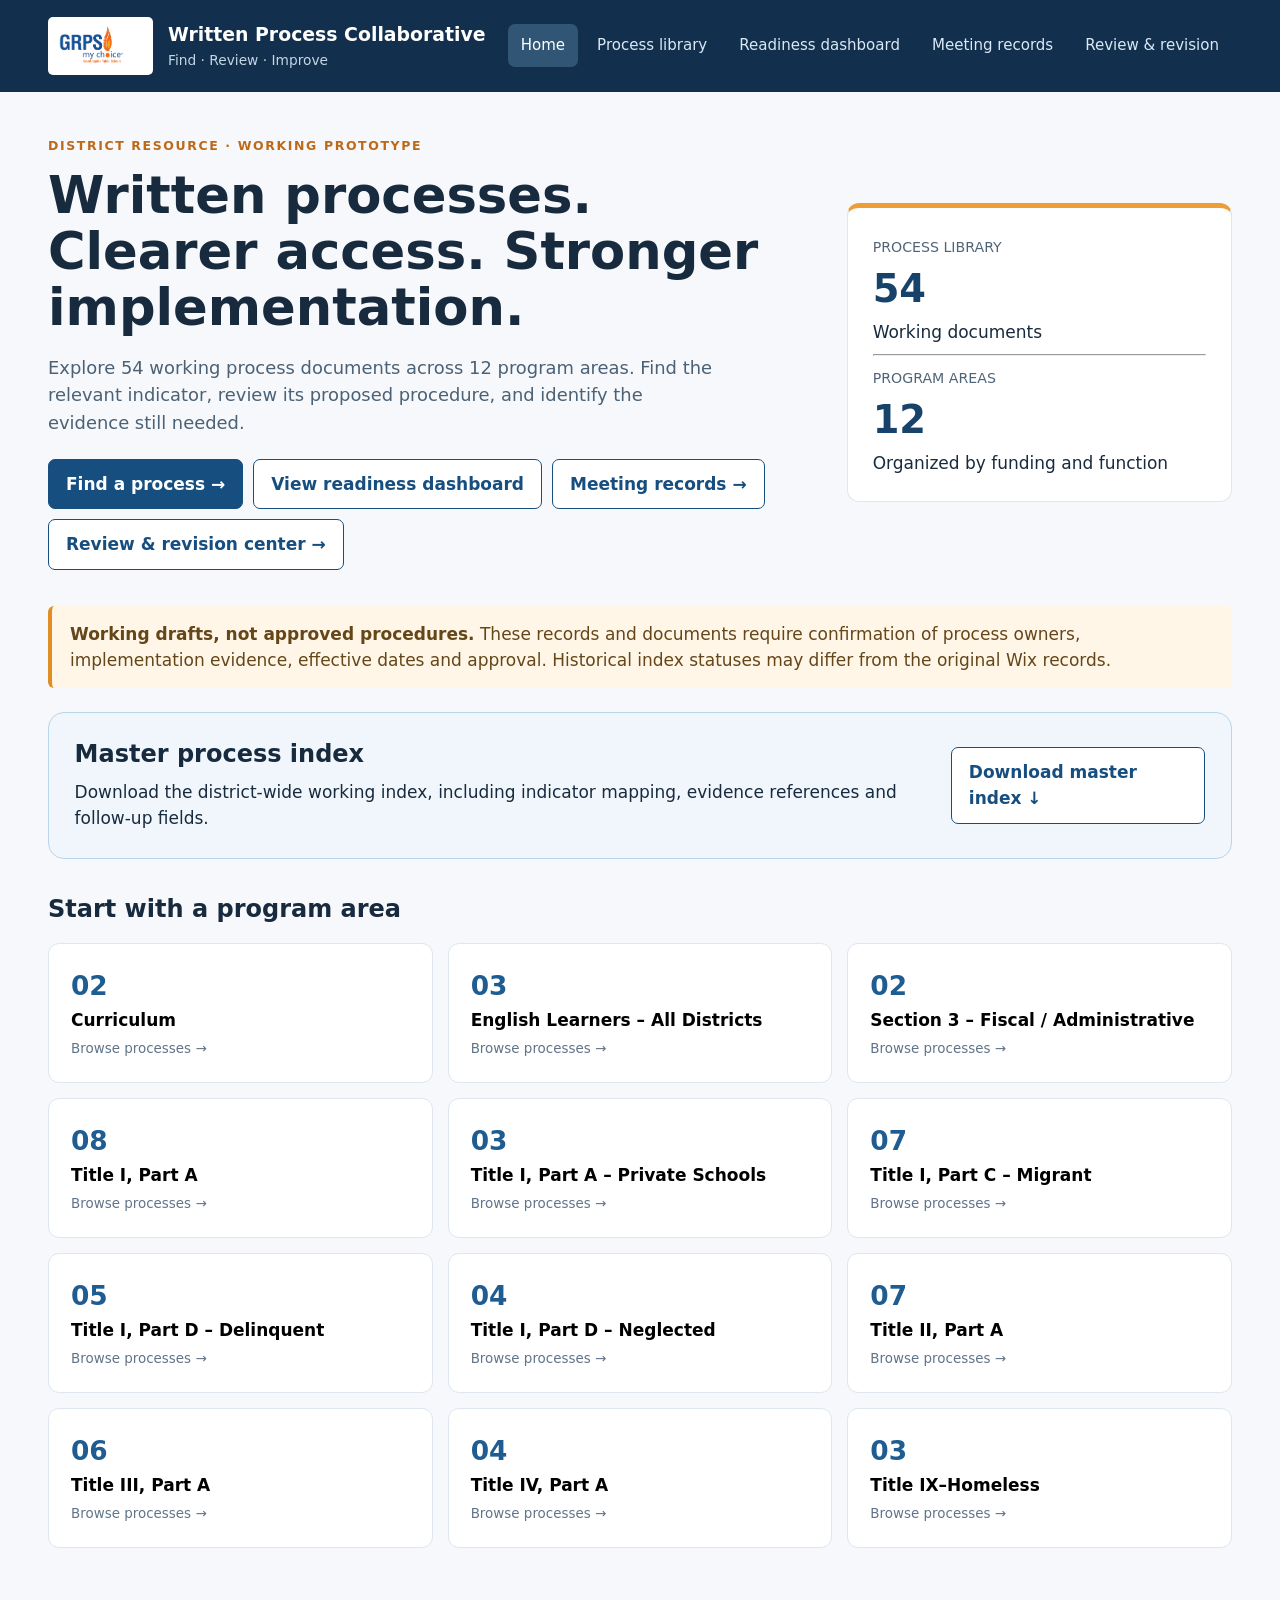
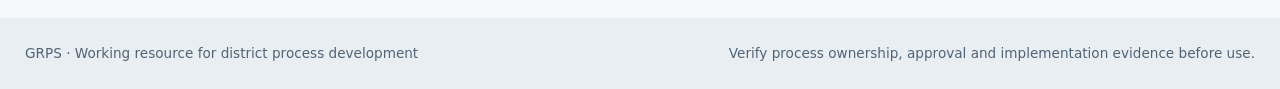
==== commit 57471c6f: "Add process review and revision center" ====
--- a/index.html
+++ b/index.html
@@ -2,7 +2,9 @@
 .grps-logo{width:105px;max-height:62px;object-fit:contain;background:#fff;border-radius:5px;padding:5px}.logo-fallback{background:#fff;color:#12304d;padding:8px;font-weight:800}.meeting-grid{display:grid;grid-template-columns:repeat(2,minmax(0,1fr));gap:15px}.meeting-card{background:white;border:1px solid #dce4ec;border-radius:10px;padding:20px}.meeting-card h3{margin:0 0 8px}.meeting-card a{display:inline-block;margin-top:8px}.meeting-alert{border-left:4px solid #ba661c;background:#fff5e6;padding:16px;margin:20px 0}.meeting-form{display:grid;grid-template-columns:repeat(2,minmax(0,1fr));gap:14px;background:#fff;padding:22px;border:1px solid #dce4ec;border-radius:10px}.meeting-form label{display:flex;flex-direction:column;gap:5px;font-weight:650}.meeting-form input,.meeting-form select,.meeting-form textarea{width:100%;padding:11px;border:1px solid #aabccd;border-radius:6px}.meeting-form .wide{grid-column:1/-1}.meeting-form textarea{min-height:90px}.meeting-form button{justify-self:start}@media(max-width:650px){.meeting-grid,.meeting-form{grid-template-columns:1fr}}
 
 .index-callout{display:flex;align-items:center;justify-content:space-between;gap:1.5rem;padding:1.4rem 1.6rem;margin:1.5rem 0;border:1px solid #b8d5ea;border-radius:16px;background:#f0f6fb}.index-callout h2{margin:0 0 .35rem}.index-callout p{margin:.25rem 0}.download-help{display:block;align-self:center;font-size:.88rem;max-width:25rem;color:#44556b}.unavailable{pointer-events:none;opacity:.75;background:#f5e6e6!important;color:#832b2b!important}@media(max-width:720px){.index-callout{flex-direction:column;align-items:flex-start}}
-</style></head><body><a class="skip" href="#main">Skip to content</a><header><div class="top"><div class="brand"><img class="grps-logo" src="[data-uri]" alt="Grand Rapids Public Schools official logo" onerror="this.style.display='none';this.nextElementSibling.style.display='inline-block'"><span class="logo-fallback" style="display:none">GRPS</span><div><strong>Written Process Collaborative</strong><span>Find · Review · Improve</span></div></div><nav aria-label="Primary"><button data-view="home" class="nav active">Home</button><button data-view="library" class="nav">Process library</button><button data-view="dashboard" class="nav">Readiness dashboard</button><button data-view="meetings" class="nav">Meeting records</button></nav></div></header><main id="main"><div id="app" aria-live="polite"></div></main><footer><span>GRPS · Working resource for district process development</span><span>Verify process ownership, approval and implementation evidence before use.</span></footer><script>const INLINE_PROCESSES=[
+
+.review-hero{background:#eaf2f8;border:1px solid #bed4e5;border-radius:12px;padding:24px;margin:18px 0}.review-grid{display:grid;grid-template-columns:repeat(2,minmax(0,1fr));gap:16px}.review-step{background:white;border:1px solid #dce4ec;border-radius:10px;padding:20px}.review-step h3{margin:0 0 8px}.review-form{display:grid;grid-template-columns:repeat(2,minmax(0,1fr));gap:16px;padding:22px;border:1px solid #c8d9e5;border-radius:12px;background:white;margin:18px 0}.review-form label{display:flex;flex-direction:column;font-weight:650;gap:5px}.review-form input,.review-form select,.review-form textarea{padding:11px;border:1px solid #aabccd;border-radius:6px;width:100%;font:inherit}.review-form textarea{min-height:95px}.review-form .wide{grid-column:1/-1}.review-form .actions{grid-column:1/-1}.review-warning{background:#fff4e5;border-left:5px solid #ba661c;padding:16px;margin:15px 0}.review-success{background:#e9f5ee;border-left:5px solid #27804e;padding:16px;margin:15px 0}@media(max-width:650px){.review-grid,.review-form{grid-template-columns:1fr}}
+</style></head><body><a class="skip" href="#main">Skip to content</a><header><div class="top"><div class="brand"><img class="grps-logo" src="[data-uri]" alt="Grand Rapids Public Schools official logo" onerror="this.style.display='none';this.nextElementSibling.style.display='inline-block'"><span class="logo-fallback" style="display:none">GRPS</span><div><strong>Written Process Collaborative</strong><span>Find · Review · Improve</span></div></div><nav aria-label="Primary"><button data-view="home" class="nav active">Home</button><button data-view="library" class="nav">Process library</button><button data-view="dashboard" class="nav">Readiness dashboard</button><button data-view="meetings" class="nav">Meeting records</button><button data-view="review" class="nav">Review & revision</button></nav></div></header><main id="main"><div id="app" aria-live="polite"></div></main><footer><span>GRPS · Working resource for district process development</span><span>Verify process ownership, approval and implementation evidence before use.</span></footer><script>const INLINE_PROCESSES=[
   {
     "id": "GRPS-P001",
     "number": 1,
@@ -6443,4 +6445,6 @@
   }
 ];const EMBEDDED_FILES={"GRPS_Master_Process_Index.xlsx":"UEsDBBQAAAAIAIx6E11lCR3dOgEAAIADAAAPAAAAeGwvd29ya2Jvb2sueG1stdPNasMwDAfwVzG+r04a56OlaWF0h8IKZW8g23JjGtvBdrc8/mi3ZYFddulNCCF+/[base64]/[base64]/tw76iBM1MPpgQu9Bfv0OCgG2d+kEV1ZckV3I49+bcELyOnlJKjDckEsyZA2DHAgZiCx5itnTAWka/BuBpPEqHicwIelkhJI2UEpYMUwespIyHppksVogGSYfHiKWURFzQQCYdLpZmEgsUhEk+jRLTtqy+SQPMQI7I1tSnMjEWfM2kA2DNaOjmT+gA27KAoSFdHiIHUGqGoZllWQYMczwyS6B8esRZhdgDG5Ny4N14C4gDIFTz0iELKNImNxAES77B28zYtHN9/SeABSdcGGI5d4BffE6F7v8cdO8raGvSmw3c/aCLjo4zJqSMc1fHGROSt3EgJRLMx4QYRf81i5EDGGeoRCwu/nbSUgQZtB8OnpdwgkPNa+nu8Njcml/DLzrK0zkXIRKlrzaojDpqVd8sr1ZxRoS85EnzN/qg8TSq6Vupm5VdTEjR1VDFQKPXITe3qKF3+8fCp1F1n8MBYA0giGOSPa/pHAlfJa36Wll9zuojTEg1miowNd6Xgr3Lhx+mAO+FghpPCF4yiirxBhuD8U8E8StKNZQWaBq1n/aKC/zOmcz3uQViEglwS668ISHx4iTndiXZGfMc3guFsyUZvJ0kgzeWZDufxi2U13nOAHf06KmkJHl8tTo61YtrSPVm1+e8nh3lRfHqffU6u4Af5nEkbkUUZzym2Zd/HTsPhUM2L4Iiud/21Fbun09Yp3jTAj3CKxYDvCkxtEfaatu92kPebSjq5DW46DN7H+LdVojn4INz9zrfNNsR7UZ+f2nHChzgSlEiqVVHVLXkQ/mltBt5wcsBzzlvsl0EqRdbFFiYVnWWgYIJdfA+lNu2qmuw33/o9j4V6PavXc23a1cz13e939/WrgpmexB8tHuW5TVH0Pf8rtsowUc4hdMmCXq2ZzdIEHo9a+I3uMRTb+J7RxJseeiaoTHz+oPJPUns8YJJqttEdap/gIz/A1BLAwQUAAAACACMehNd+lwBWQMDAADaDQAAEwAAAHhsL3RoZW1lL3RoZW1lMS54bWy9V9tymzAU/BVG7w03c/OEZBLHbh/SaafJD8ggQI0QHkmOnb/vIG4CjOM0duwHS2LP2UXnsMLXt/ucaK+IcVzQEJhXBtAQjYoY0zQEW5F888HtzTWciwzlSKMwRyFYZFB8//0MtH1OKJ/DEGRCbOa6zqMM5ZBfFRtE9zlJCpZDwa8KluoxgztM05zolmG4eg4xBW3eJUE5ooKXCxFhT9EBsvJa/GKWP/yNLwjTXiEJwQ7TuNg9o70AGoFcLAgLgSE/QNNvrvU2ioiJYCVwJT9NYB0Rv1gykKXrNtJYWv7M7BgkgogxcOmX3y6jRMAoQrSWo4JNxzV8qwErqGp4IHvgmfYgQGGwxwyBe2/N+gESVQ1n4xtdBcsHpx8gUdXQGQXcGdZ9YPcDJKoauqOA2fLOs5b9AInKCKYvY7jr+b7bwFtMUpAfB/GB6xreQ4PvYLrSalUCKnqN9ytJcIRk3+Xwb8FWBRWyylBgqom3DUpgVDYoJHjNsPaI00xIHjhH8B1AxI8C9AFnjum7Ao5QHyFt6ToGXd0MuTW5mHwkE0zIk3gj6JFLcbwgOF5hQuRERrWl2GQLwhrCHjBlsBvzOlXKtU3BQ2CAyVzSQTAV1ZrrNU89nJNt/rOI66Y3WzuAcw5Fd8FwFJ9oGeQs5aqGEneyDs+e0NHRDXXYJ+qQd3KyEN/8sJDgqBBdKQ/BVIPlKeHMarvlESQoLgtWJ+iV9SwlDmZTd2R9dmtPKDHPYIyavMaUkqlm67rwDEVWpHj+YSVBMCGk3KpLFFkf2wGh/Zm2K/m95u7+yyw2jIsHyLMKJy+15ytVaALD+QIaq9yZy9Howz1ESYIiMbHSTR+5qLMcvPxZdDkptgKxpyzeaWuyZX9gHALHMx0DaDHmoimAFmPWtc/4/aJbh2STwdrJew9thZfjllMRK+UMpffnteJ1ujrLcfV+1MC1puzWm34SL3A+Bsq5pPhH4H/UUyurPPexqepQ5U0arT0hz76Q0XZd+XWGOmzZ0mOb1zE5G/yBalZu/gFQSwMEFAAAAAgAjHoTXQ0euehlAAAAcwAAABQAAAB4bC9zaGFyZWRTdHJpbmdzLnhtbAXBUQrDIAwA0KtI/mfcPsaQ2p5F2rQKJhaTDY+/95ZtcnM/Glq7JHj6AI5k70eVK8HXzscHtnWZUdXc5CYaZ4JidkdE3QtxVt9vksnt7IOzqe/jQr0H5UMLkXHDVwhv5FwFHK5/UEsDBBQAAAAIAIx6E11Wb7orwygAAL4sAQAYAAAAeGwvd29ya3NoZWV0cy9zaGVldDEueG1sxZ3bduO2kvdfBZ9X9uzOWnbbkqxT93RmObY7ceJuSHImM3dZNAVJ3KFIhaRsa672O8zVvN5+km8VeBBBVhUPltVX3S4Qf5Ig6icQrAL+/T9e1q54UkHo+N6nk877ixOhPNufO97y08k2WpyNTv7jh39/+fDsB3+GK6Ui8bJ2vfDDy6eTVRRtPpyfh/ZKra3wvb9R3svaXfjB2orC936wPA83gbLmutraPe9eXAzO15bjnYCgtn7WB08CMVcLa+tGM//5Z+UsV9Gnk07/RJzDgbbvhsm/Yu3ARZ6ItfWi/3125tHq00mneyJWznyuvE8nFyfC3oaRv/6vpGwvE1fvJtW7WfXeZYPqvaR6L6veHTaofplUv9xX7zeo3k+q99vd+yCpPsiqX44aVB8m1Yf76k0ufpRUH+3vvUnLj5Pq43bVOxdpv7nYN96giUDW8TotryDtevCf9AoumgiknQ/+kwr0mgik3Q/+00og7YDwn1YCaReE/6SN2KQPdtJOCP9pJZB2Q/hP2o2bOFEn7Yjwn9oC53uSafTdWJEFfwT+swj0QUC9y6xyxkFNSxuOueqciDB+dtGnkzAKdNHTD5PAt1UYirsbOMtTfK6s1o9Erf/ygz8dbynS2r85kaswgWv6tMvAWotzce27rrIjx/ew+jdE/S83t+KBrnbLVLvz5o5tRX6AVfxMVMwqiRsV2oGzoc78EyFw++KEETTZ7ZMzV56txLmYqYUK4P+Y0M+E0G/KWos778l3n9RaeZF4J7eR63jqe0zlruKxy2dPBeLd75brzK0I1/ilQuMhsqJtiNX8lWqMtA3oqvfkSR0/cKIdVucLdbrFArrKkxI3VoQ29lei5r0VRmKmnhz1rOZYRUlU/Kpe0opYtQlR7SffX7pKPDiRCsXEWirxn7N7TGBKCNwEcJtZ+977tkX11Bkhce0HQdJcV9rBxLnQt/MQqQ0m9EAIPfjbwFbiqx8p8xGfa3LlAAYAjD6d9LocwLrxWfrFJptNHs4mFxcdlF9EpettEDj21t2uxbW/Xm89cG641cgXd14YBVt955YLPXSxQMlWKY3yjKiVsEygd3FLVNpDCa32maj220qJ+9srobxwG6hQKMteidBe+b4rVOoq7k7YWcuoUEQrJex9q0W+sFxXOEZbhdBW71Eqli4l+V3UpGvVknec5C+EZOYYP1loV/6VqPfFCUPHW6KgIqr87CxXKKSS40fYdX/lCiVXOOGaY8oVzqjeNVde5Cx2wodXrCfl+hvdC54DJ4qUJzYJ/i1vLsLtZuMH+vdNJU38UVhh6Cw94cNPDNorHogzf/UzFbFwXOVZayWerVC4ThipuXA8fSF+/Lv3nmdLrw5bejxbuihbiErXfqBEDjAmT65cZ+nB7zbKlF4rpvTaMKVXxRT0pj/[base64]/1kCzcKOvpV1Ip0cTwQOnOhZXHcVLXC6f4VU3TEWfo8io/JX6SXIq7gRRou4o//3MBr2Pz93LdfPoob68mZ/z0UDxZURd8S+aeJsu2SYxuh91Wpeci80PxK1IM2dixXv0KAwu8qcBbJYBsF3mVD4F1ywOMKJVc44dpoyhXOiBtI37D1jxm8tifd9zRG2GkGpVPNvGwcLnSlR7WAX8TN9tF1wpXjLXHkoRdWgla/DrT6PLQuUWgRldJu/uN2vlSRuHJd/9l6dFwn2ol/s9abj+I3Za/gTcMVV2HohJFFTIpc99vDq98GXv12o6Q+P0raBD487VBE2X1b2X3nf/OAZjGQwuIQKs+pEtMe45YO1F9bFUahsGA4FTe7q+AnzrJtP5jr0+lBVwpBVy2d0NXuicOP6RfixgmjwLEjEf8spY89neuT+lPRchVl04Y3s6vPvwHrPoqvvnc2ge5tZ8djnUJMLPtPFYl3wFHH99T8+yImP2Yn1gK+6y934kzc/rV1NnrCLD07tPNkP1YN1JMTqrnonHV6Z53L95s5+t7/c785cfsccfstids/EHH7DYnb54jLFUqucMK10ZQrnPW/IXGJcydTssKDua94PJl1/rlvb3U/TLpwKKyGvb9iUDqow/cBz/c+yvdBg0HpjbId+DB89sXSnwquttGKnLm9HrTn+qAN1wdVXEdH5Z8H1W+/+bGoVRqschCfpy22jlvMSltMKPh4EIqFH5Cj17mC96HTwpg36dpPlrtlmD5oMKC9FGfJcxbmcxbF55yMYVGVvjjLOro5LOZqdbrA8fhmlJinvzZx6yUNEaJDZ3EG322cpYcUmOdHDkjOSPDz50Hz34MB93swaPl7MDjQ78Gg4e/BgPs94AolVzjh2mjKFc4G3/D3AL2wEqGHdQg95Ak9QAlNVMpeND1va7mZ6/E9+3rYHsrDNlAmKuXgg0J5eGAoFxELY/GEEMEu48x5qIInx1bx4DpBLMjrJnZ3mtZZJ/LSAaez3lh2JHxPhNEWJsGEZa8cFX/LxfFc1ZZ5RA5zYN0/XYqJGfpo6qmPKe5/d0KnNMOUH0B3zgZnnT45bh425+SQ4+SwJSeHB+LksCEnhxwnuULJFU64NppyhbPhN+TksBYnR3U4OeI5OUQ5SVTKXlktfefx5MRna+24O3HrLa1lHHIx8V3Hxgeyo/bMHLVhJlEpN9RCmTmqZuaek0lrwNMut8VGt4V4Xjn2Std7VMpL5/TVXPzDd7zI3SXTDFopJm4YWbqPCPWyUXZMlpiR/uM/4i4VD3nXyvIcb7nYukl9fdAivhK1vxJkWiP7BNbpDGDC9fbh9gqHLNEgNWZgiZqfr65vUaiNOKiNWkJtdCCojRpCbcRBjSuUXOGEa6MpVzgjbmCmbN+zHVcJPVNl+14EXSb74LiN590FBIjBD/NOLLfOvDbOGAZRL0BzX4UwPyDWVmTHFwEnTy8kdxHvxV385QI8M1Aw7gDP2Hrz2D/SF6HkNdIC13EiR4UV8wTjOnQd83QdoXQlKqXzg8kMwUNk/alWvjtXQT6gDcXquD1Wx22wSlTaP0B0+P15fLihaLhvnfBf//w/4eRC/hyv+ND30wDx23g8hYCjrqpBjFdu+ICVe1B/D40LqbgKkVzG3LdRdPJPFaXnmKPnuCU9xwei57ghPcccPblCyRVOuDaacoWz8TccEqIXVoKWjnmvpBYcxWFrjGKLqpWOCjt/S4dC+fjbmSZy/GJUmPREUVZxFpZlVF0eZlSt3GsjSjO6HtAsFM8rpd+Zs2/q+htTEknphGINjz1aWZ74rn9xcXpxcXGajQDhpTkhSRZzkWEj+VK/DVX6387fkl++WBx+9mIlyy2Q0YkcS48dz6kfwpSD1O3VGPNRVWHQdyo4fpVr5gFG6VYSjKrYGGGUEMmwtAIOMbZUsqUTtqmmbOmMuo2jkAy/tDLKOrVQ1mFR1rnAUdap9YJLcSw/NIMEDevRD+h5woqT8UTrtCJap4po6MD0M1mvNMCe5+jV+VtT4JwKO99q8XtGfkSnI85s35tv7XjScP/JfxH46/KxgbKV86TmBMo67VHWoVF2zpKsw5Ks05ZknUORrNOUZB2WZFypZEsnbFNN2dIZdRvHIVmnHslqJXDAURzJ8AwOqtYkcJ7gTpLZ6XTSe+JaHswWJXN3FV84KPHiJwCYVM+fDk1ZuqHUMpaJdwUZNN/qltKpCpmsaqokxyNQG4Cc/uAJMwnxUMx2t/N4KJa+xW3SpqzzDZk6dzE2ByIddK+zRRipjX7jdbwnJ1JV3w8qnhXzI3NXrmqgqtsWVd1DoYpKO1FzBw9Q/[base64]/hBLiIMfmoLClki2dsI01ZUtn1I1kkAu3i4VjO8qzdzDLmiXFAdqsuZF2B424sOwoFM5CewIxD/FAnbQcD12Ogg5Xlo4oKr1+xJMnsXvpFPOP8dxMdsVrayceFXphZa7Wyn6Boziu4ukvVK2vaglLnCidbqDvrR5aayW73IgzkZ0Ah2pV5ot4lwkQOO23fCGlchTQGLpHC5Doe8Iq0ZZAYEW+UdY+D9vHDfy/a4Sr/dEZ/MG9b9ZrfpxybMYH3U+qKHeonA9KiKMcm/fBlkq2dMI21pQtnVE3cpyhHHppZeTUSsiAozjk4BkZVK09ch720auueEj8DefN4EC8GbyaN4OW75eDJrwx43ojfz9wM5c1SX6QCAYN3pRBg1cwiM0yoDtOFYMOlWdACXEMYnMN2FLJlk7YxpqypTPqRo7DoHoZB7DgXQ0G8TkHHTzngKpVHvZk7x04f4YH4s/w1fwZtnx9HNbM+91nA+oPi0U8EagZ1kVNklmQ0j5HHCDNwSL6az4wnE5sbD/dparodKjofkqIoxMb4c+WSrZ0wjbWlC2dUTdyHDrVi/[base64]/OqNNY4p8QSyU2+J0SrqbSocLfKSGOSmwIPFsq2dIJ21hTtnRG3chxqFQvEL5bKxAejuKohAfCU7U+W3a8ahMZH5qEXcUrPaGEorQbE4oSakAoSqJqnom8h+Q9bx/8qcJ9jtkibT0juDNQSyuY5z98JOBKYiHipZyIVXXrtWU+oaerc8FRMlWocWQqVzUW420b1U5VbEwmSoghU1qFWKeXjWtnSydsY03Z0hl1I0chE35pZTLVimuHoxgydfG4dqoWMl7a/yQnadywX4wrrpaB0oMIfBKcOkFzPHVej6dOu2ko8h74aaiqdS6eV5A/[base64]/eSnb+NVuJRRc+wJE9uUOZATW8uIFkbmOdvFLyrzjNIindxQhCMniDV+1RcuZEKPOhst/NtkuKdfjA4FZBTp4J90Wma2hDtBOwVtvADW30vthvfE8qLgnhUqF6cJN0xP2AkaNo7Nk177WnKBvJTwtU0PVQgPyXE0ZQN5GdLJVs6YRtrypbOqBs5Dk3rBfLrXR6racoH8nfxQH6qVtJHdcD3QoWwpoIF67VagX5tq/UloUqbzeqmKueQWtQhwNpy94hu/UB+J5+IbQTkayr59jaE+OjJPfQTP4iI6AzqjMYjuImXRYsXkXMtrxSZsX9yGbfqxopRF/D1HI/ELx9vUKptJD7ZDo0p1TwSP61CUIqNxGdLJ2xjTdnSGXUjx6EU5cawjWR+IYNk+xsrFF/PryCNpd4OOHoH4mq88fH0XTyenqr1sA1hBkrNs40Oz37U3/1Q3OF067+Gbv1D0a3l9hJUvcl9bvW3JMY1aarzNH8SulL2lTTtYQTS+t8aaf2GSGPD7km1SqQdKuyeEuKQxobds6WSLZ2wjTVlS2fUjRwHaf03RlqteH04ikMaHq9P1aoYsd3F008VoWlV4jzUBoeCWsu9Fcirb7R4Yro7wMp/zsiTZVTm4PjswPalcbPWn9IbfGsgDhoCkc0BINUqgXioHABKiAMimwPAlkq2dMI21pQtnVE3chwgDt4YiLWSB+AoDoh48gBVK3OS/Sz+KWwlHf9tUS+tw9cQcHgoArbcyKD7RjsZlHaLSb5p7JcuE2ulotwH4FO9MrH+2/LifcScIP5qTpBx+K3JOGxIRjb/[base64]/y6dbL8UpVdtgc8XKv0ia7nJlw9/kb7vJqHJc2exULq/ppATYbRzqSxU6kpfx7pxQ9axmRCkWiXrDpUJQQlxrGMzIdhSyZZO2MaasqUz6kaOw7rx27KuVyuFAo7iWIenUFC1IFIC0ie8uRUk+7dc+4E6u0rXCqv/DYM6RS3iUZUbE6/XcnMB8uox4iVrUYViBc0XGs03ua+36BqOM+oyXoUzSpTCWfn4PM5ItSqcURUb44wSYnCWVsFxxpZKtnTCNtaULZ1RN3IUnJE9/lA4q5V3AUcxOOvheRdUrVtvqfdw06CCfZxgYJF1piTzgg3jq6kcijNx5bpZmBe+fiQllqPa7X34r3/+ryFFgK3TLvSEqkfN4hlzePFkF2AN+lvkLHbpG2gc8gd/KddZOo+uErf34XsxU2vHm6vgA7b/XWc86oqJu3NVIJ7eixsfIp6XcN/ZPirrUK+fB/N9VvinPrXtRM7/KC9cORvheDrFQx/[base64]/jo2CtnaXnZQ7mxIks87MJIrcU7eBjfnybzliD02Q+Us/TE7Yu9srylyvQIUnYPSMpuQ1KyCSWkWiUpD5VQQglxpGQTSthSyZZO2MaasqUz6kaOQ8ruG5OyViYKHMWREs9EoWrdW95yay0VxEc78KZpqyx7IEkk3nrxuEVBRoiNLpF9Tcm3w2TvgJjstQvPoerlMRluH9cAx/yn6bkK7cDZxAPIZJstponf3V9NvtddchuqUCyVpwLLTXa7hVFmsktWuLVX+8/ZSX/dhvBc/AhyUR4i6Mh6z2o132sQqOwdEJW9hqhks0VItUpUHipbhBLiUMlmi7Clki2dsI01ZUtn1I0cB5W9N0ZlrTQTOIpDJZ5mQtXae4fuSskH6Wt/vQnUSnkhtNFDMnOHQ7JKmJ/CrJ9kUjWH2TLLhLz+Fbycw1Y1uZZIl3eBDzDpdGbyFqzCLPTl7ntISGGWsUpCd5JqD1+uZr8J//EfcZcMT3Mfg+LuWrULavXDbYC+hiko5eMN9LVNQaEqNkdf8xSUtAqBPjYFhS2dsI01ZUtn1I0cB31vnILSq5WCAkdx6MNTUKhae+9oFJ9YKccDr38w4LVMPCGvP1v4ar1x4/DqZBkYMqZQZy3DZy79Nly6bgJW/QPCqmFySfl4A1Ztk0uois1h1Ty5JK1CwIpNLmFLJ2xjTdnSGXUjx4HVGyeX9Goll8BRHKzw5BKq1t47plvLdRYObAsBG+mQc3yDV2FqcDBMtUwlIa+/4bgM3ibNgVm21sLjTtgKtkWCxkxf6q1QWPAdw/fm+5dcPxA/[base64]/zytefuOOv2jixhgckVsN0kfLxBrHapotQFZsTq3m6SFqFIBabLsKWTtjGmrKlM+pGjkOsN04X6dVKF4GjOGLh6SJUrb13NNvnolKPB9XoYKBqmRtCXv8q22m1nBgHQ7y33PCi+iE1QFjD/JDy8QbC2uaHUBWbI6x5fkhahUAYmx/Clk7YxpqypTPqRo6DsDfOD+nVyg+BoziE4fkhVK2cd+iYMiG3UQDZWWl8YW41+rv9LeJYG78Ka+ODYa1logh5/bnPsJaX6zxrZXk66yOOx4PHHLdd5MNINYnS0z0O6mab6uq8uPwBel9E3bhzYwV7gnTjA5KuYXZI+XiDdG2zQ6iKzUnXPDskrUKQjs0OYUsnbGNN2dIZdSPHId0bZ4dc1soOgaM40uHZIVStxDt+L2yw4YVbN17WHGValRqLNKpyGWm/80SjhKo+opJXv1LC2mzcNELx2QqFHSg9MnM8WLMva5Vki/AclPJhcwnBzhfW2nF3cZczatu+FzneVicDB/52ufK3kf54sVNWAJxM8lG0Ta+ZWnfLRurerjYbd5fNF7zopVXdLLDIICPDxarnjsKxXCkPR0qyEo5UxcZwpIQYOKZVcDiypZItnbCNNWVLZ9SNHAWO+KWVGVcrZQSOYhh3iaeMULUyxv2knTmMzqBniJkK/W2gI8EcP4AMBAZ4ndcAr3Mo4HXafUQlrz4ewp0DmyB0GBLXwnj95yBpnHTB56SF1DyeQdObX+Q+ui6Tls2CR/[base64]/dl0eqXnnbah2FtqsRg5Zb1y7NTXCtZ4I1XGz5z1VNi7OGjfynJKtZ02vBml5T1rAh/mypZEsnbKtM2dIZ2beOwJreMVhTK8ofjuJYg0f5U7V+9tfKhcYpbcKOLDJHLlZSqX4uvti/Op6ndme/Ky/ycQjVDvn/73/9839TbYJDLYP+qXrowiVx9tOjnlpS+217kheweBXiJGQin92kl27yAt91Y2pZ0Et1Xn88mg63tu6v/kKs0gYsb/3zMTcJlp06i2DL8GhumHQlskcC8RrBU7Khj55y82Gn2tyUG3pTWQjIFtYliBNdjUcrrmxqQEe07Y315Mz/Hop4t5+P4nXvmxVdEWc1m6pASVa/bx4qVYES4t432VQFtlSypRO2saZs6Yy6keO8b6KXVsZwrYwDOIrDMJ5xQNUqYfga0nz8wIHp6HRTqlu9NIjeRguncP8gFO4fkMItMxEuKzMRvBB2moUvmirY7TGZvlw667WaO1ak3N1+RRV4My3iMONblpQVrZQTpAuZWGGmHfc8GGHO1UZ5+jS+J1z/eb8qVe6d9mPpouLpPXv/YOteG0HTfj2apr1n/wMPi6EmO7zFXyLEmbjd76V5eda7SAhbt3YcFV2ojOO53wbPbHIGJVmN50MlZ1BCHJ7Z5Ay2VLKlE7axpmzpjLqR4+C5Xw/PtXIs4CgOz3iOBVWrMMK5dywnzJZVSV3kOjeAwvk8OAifBwfkc8sUDKpewud//fP/QvHl96ydoE/kxqL7loKVVdLFV7AF7yFKJcuGDdRy61rZCqh6wYA4c1aLZwugItzVK7YAB/SR21ClEwJ1RsdwHr2CfrTyw+Q8BJIH9ZD8ZttaVvUwnK5svgYlWU3XQ+VrkE7J0JXN12BLJVs6YRtrypbOqBs5Dl0H9ehaK+0CjuLoiqddULXSJTxu/9o6yf4Rq12oh7533hOAMCAGvIRg6lbP8OKdqsPKBa4Db9k4ViuSL1AQ3lK1KqcZKhIt1pbjQYIFpJxt0sZw0sZI6bUJYG/faCc228Be6QGsfnE31kTBVg7siuvPM9G5uHjf6/QIlvH5GOI3Za883/WXOxg97p9cbq4tF+kC9IXL65x1emedSxpgxFmvXBdnF5u5QalVs+tQmRuUED3zyuZtsKWSLZ2wTTVlS2fUbRyHXMN65KqVfgFHceTC0y/IWrDw2xlEdqk5zHvBWhw7ce8vYSz3m7NWfyq1ISdNRwek16gVvUYtX89HtemVtokLbZKfA903jk6sjUMB4U1YA8qFdUxd7VcEnqhLCCz7T71O1EI/AN3vbvXWvtnoae7bLx/x0phW/T96F390ejSlRg0pxSZnUGrVlDpUcgYlRFOKTc1gSyVbOmGbasqWzqjbOA6lRvUoNd7D6MtlEuQ8NpsPs0rTWtLtX+R0+xeYLmqVprWsm4Pnl34H1cWs0rSWdbt53S6qi1mlaS3r9vK6PVQXs0rTWta9zOteorqYVZrWsm4/r9tHdTGrNK1l3UFed4DqYlZpWsu6w7zuENXFrNK0lnVHed0RqotZpWkt6+b9rY/6G2qVprWkO8j72wD1N9QqTWtZN+9vA9TfUKs0rWXdvL8NUH9DrdK0lnXz/jZA/Q21StNa1s372wD1N9QqTWtZN+9vA9TfUKs0rWXdvL8NUH9DrdK0lnXz/jZA/Q21StNa1s372wD1N9QqTWtZN+9vA9TfUKs0rSXdYd7fhqi/oVZpWsu6eX8bov6GWqVpLevm/W2I+htqlaa1rJv3tyHqb6hVmtaybt7fhqi/oVZpWsu6eX8bov6GWqVpLevm/W2I+htqlaa1rJv3tyHqb6hVmtaybt7fhqi/oVZpWsu6eX8bov6GWqVpLemO8v42Qv0NtUrTWtbN+9sI9TfUKk1rWTfvbyPU31CrNK1l3by/jVB/Q63StJZ18/42Qv0NtUrTWtbN+9sI9TfUKk1rWTfvbyPU31CrNK1l3by/jVB/Q63StJZ18/42Qv0NtUrTWtbN+9sI9TfUKk1rSXec97cx6m+oVZrWsm7e38aov6FWaVrLunl/G6P+hlqlaS3r5v1tjPobapWmtayb97cx6m+oVZrWsm7e38aov6FWaVrLunl/G6P+hlqlaS3r5v1tjPobapWmtayb97cx6m+oVZrWsm7e38aov6FWaVpLup2LvMPBX4gybpYFM6Kddzr4C9VG3a5gRrTzjgd/odqo6xXMiHbe+eAvVBt1v4IZ0c47IPyFaqMuWDAj2nknhL9QbdQNC2ZEO++I8BeqjbpiwYxo550R/kK1UXcsmBHtvEPCX6g26pIFM6Kdd0r4C9VG3bJgLmt3DL/s4H6JmmXBjGgbftnB/RI1y4IZ0Tb8soP7JWqWBTOibfhlB/dL1CwLZkTb8MsO7peoWRbMiLbhlzA1jmnjfmmaEW3DLzu4X6JmWTAj2oZfdnC/RM2yYEa0Db+EryCYNu6XphnRNvwSDsO0cb80zWXtruGXXdwvUbMsmBFtwy+7uF+iZlkwI9qGX3Zxv0TNsmBGtA2/7OJ+iZplwYxoG37Zxf0SNcuCGdE2/LKL+yVqlgUzom34ZRf3S9QsC2ZE2/DLLu6XqFkWzIi24Zdd3C9RsyyYEW3DL9ONr4vauF+a5rJ2z/DLdBfagjZqlgUzom34ZbpzYlEb90vTjGgbfpnuNVbUxv3SNCPahl+mm/MUtXG/NM2ItuGX6e4XRW3cL00zom34ZbpYfVEb90vTjGgbfpmu3lzUxv3SNCPahl+m66wWtXG/NM2ItuGX6QKIRW3cL00zom34ZbrkWFEb90vTXNa+NPwyXbGnoI2aZcGMaBt+mS6jUdTG/dI0I9qGX6Y59kVt3C9NM6Jt+GWaU1vUxv3SNCPahl+mqV5FbdwvTTOibfhlmqdQ1Mb90jQj2oZfplG6RW3cL00zom34ZRpHV9TG/dI0I9qGX6bRL0Vt3C9NM6Jt+CUeJYObZcFc1jYCZeAvTBsPlSmYEW3DL/FoGdwsC2ZE2/BLPGIGN8uCGdE2/BKPmsHNsmBGtA2/xCNncLMsmBFtwy/x6BncLAtmRNvwSzyCBjfLghnRNvwSj6LBzbJgRrQNv8QjaXCzLJgRbcMv8Wga3CwL5rK2EVADf2HaeEhNwYxoG36JR9XgZlkwI9qGX+KRNbhZFsyItuGXeHQNbpYFM6Jt+CUeYYObZcGMaBt+iUfZ4GZZMCPahl/ikTa4WRbMiLbhl3i0DW6WBTOibfglHnGDm2XBjGgbfolH3eBmWTCXtY3AG/gL08ZDbwpmRNvwSzz6BjfLghnRNvwSj8DBzbJgRrQNv8SjcHCzLJgRbcMv8Ugc3CwLZkTb8Es8Ggc3y4IZ0Tb8Eo/Iwc2yYEa0Db/Eo3JwsyyYEW3DL/HIHNwsC2ZE2/BLPDoHN8uCuaxtBOjAX5g2HqJTMCPahl/iUTq4WRbMiLbhl3ikDm6WBTOibfglHq2Dm2XBjGgbfolH7OBmWTAj2oZf4lE7uFkWzIi24Zd45A5ulgUzom34JR69g5tlwYxoG36JR/DgZlkwI9qGX+JRPLhZFsxlbSOQB/7CtPFQnoIZ0Tb8Eo/mwc2yYEa0Db/EI3pwsyyYEW3DL/GoHtwsC2ZE2/BLPLIHN8uCGdE2/BKP7sHNsmBGtA2/xCN8cLMsmBFtwy/xKB/cLAtmRNvwSzzSBzfLghnRNvwSj/bBzbJgLml3jXgf+AvRxs2yYE61z18+hCulohsrsvTBvjd3IMfOcj/7wdqK9CqD4V+BWnw6+aX74ZfsGhazratEtNuoTyfqZRPEOw2eiPnL4m7+6eTiJF0EfJcmry78YL11rR9+6X46uY6z2E7gAlI7/D+WrXOCTv4E3dIJ8omHrzhLN3+WXuks+ZUuX3GWXv4sl6Wz3HniJl4SEtLTyfOcE4+v8rn+2v3wa93nepm/1Bgt6bX82v10kqzgefhrvO9+uK97jf38NcaISq/lvvvpBDJCW13g3IqsJA9T7wpu+1sPkrVPyoXJxcEKmieY+ySn7vxw74RR+P++u/qu++G7q+/0mhNZGfxhytY7Uf55Fk/0I5zox+/6BzlR/qEUT3QNJ7r+7rLyRCVTCHIba6m+WMESErBdtYg+nVy8H56IIM6G1/+P/I3+X/9EPPpR5K/Tv1bKmqsA/uqdiIXvR9kfGogRpGhDfnH2BGM+ZXYRfHDmkIs7H4wXo4vRoLe4uHyEQdPL2vXCD8Gnk1UUbT6cn4f2Sq2t8L2/Ud7L2oX7tKLwvR8sz/3FwrHVjW9vwWnPuxcXg/NAxeng4crZhCmH95ej/3z2gz81kn/4/1BLAwQUAAAACACMehNd8cPyVAECAABnBQAAFAAAAHhsL3RhYmxlcy90YWJsZTEueG1sfZTRb9owEMb/lZOfuocRYF1HUWlVAZuQaItItz17yQWs2b7IvkD476sA8QDNvEVffp9zd9/FD0+10bBB5xXZkeh1ugLQZpQruxqJiovPA/H0+FAPWf7RCCofiZ4AKw2OxIv0jG7hKEPvZzbHWkCufKnl7jUKOCxG4rk3TG8HAtYoc3RL2o6psrw/moml9v+k7omUrmlr91JttPXDeiTWzOUwSXy2RiN9h0q0tdEFOSPZd8itEl86lLlfI7LRSb/bvUuMVFaEpsakK2M9ZMca7i9fnXd9bAdmEwHJ/8h+S/4m91fZFbSOd8UaI6YvJ8evnDSQwJi0xowV2YjnNgQxmUJ6Ff16is5srjLJ5CLwXQsHECboM6fKK1/41pqmtfLctD3dqBxthpDAEgt0zXPEPGjN7ygNzOyG9AYNWoabt4q1svgp4ry/jOVta9HBzS+pVS456ut1L40pS658DA/xh66u82EJFk6RU7yLgSH4aVE0EW4QJpJjg+qFzOfSMyxxo3CLeYwOsb9i3dIxNqT+g2ilEVLF6GEhVwg/l/OYK8Q+cU3pYTpzyuSVbemFxMfk3LHv5/0GQwL7alPGMuYOqadUuQzhlRgPUSTnP3Vwp7zTOLMFtYsWxBfMVWX6Avyatt+V83zw7u+ZRmsmfSE1dxE7VaLfXwyNdCCC2j2r5vEDUEsDBBQAAAAIAIx6E12daLhA1RsAAN7FAAAYAAAAeGwvd29ya3NoZWV0cy9zaGVldDIueG1sxV3dcts4ln4VlGpnp1NlRda/nYx7ym07iWfstNfO9OxdF0xCEiYUoRCkbe1Vv8Nczev1k2wdgKQoEQcE0Yp8FTvGOQck8H3Ez4eDv/z1ZRmRJ5ZILuKzTv/tcYewOBAhj+dnnSyddU86f/3xLy/vnkXyVS4YS8nLMorlu5ezziJNV+96PRks2JLKt2LF4pdlNBPJkqbyrUjmPblKGA2V2TLqDY6PJ70l5XEHHKr//aAK3yUkZDOaRem9eP7E+HyRnnX64w7pQcFARDL/lyw5VLJDlvRF/fvMw3Rx1ukPOmTBw5DFZ53jDgkymYrlP/O/bdxo80FuPijNB5MW5sPcfOgXfZSbjzbRpy3Mx7n5uDQfH7cwn+Tmk9J82ObZp7n5tDQfjVuYn+TmJ5tnH7UwP83NTzdvvk3l+8dFvzn2i98vO96m5w3atD10FO1g0/dGrRwUnQ9+KGpw0uSgt8GQAt0lTSn8kohnkqhCgLfhsDAuEahwGkCZ836HyLNOf9Qh6VlHpon609OPd4kImJTk+hKiPOlYpdVPiNXt5RV5YEHKRWwyu7CYXcchD2gqEpPhJV7LeUKXpEcuRBThga8Q+zIouWQySPgKc/ABcfDx/u6B/FMkX3k8J8U7+8LTiJm8fES8XL1wmYKHqycesjhgpEfu2Ywl8LPJ0SfE0RdGl+Q6fhLRE1uyODXZXje0+ENK00yaLP+GVb+oNW76d8T05+eYGVv8BjG4EEkC7fzEyLlqbtIjn9lLSh5StjI5usVaToh5xMgDT5kkd3TOyD/[base64]/nhKcpi8kqZwUah0Rmq5VIFFGxvPrvCZWSz2MiAMjG9ro1VqsGrqELuIZ2cA2M4Br6gGvYBC5jrMuhF7iGdnAtqNTtECqM8ZisIhow6NgadyRd0LQKIMIloRGfxywkzzxdaMiJhBEa0JAteVABoBll2JOAkwrUtpF1DjGxD8/HoQ1dXm/ueuiJrmF7dNlqfzN8NXQNndA1ckHXyI6uoRFdIzu6jDC5GPl9uhAzNd4i10fkjiYpOTdCDDE9rzUFl4QvV5EaPrEQMLYUMYc6lf+tPytipppyJzj4UUNSmqo/629hN4LGNwPN/lDkQTu4AQfkersKt7pmSI/92NQ0R5tBN+mTbuFuN4qYFQ9JzmGMC4/36z9WIU1Z+DYUwct7ckmfePhnSR4omBpHrPbHNIIbMfnMWCjJPXvi7NkIbsQOGojTSA0YwcMvLOGzfJBgRPzIhngkyC804vBmFL+yOC361ZHG8FGJ7SMF+nKMRJTRI5sBv66yx4jLBY/nZsyPnDA/dsH82I75kRHzYx/Mj/2+qGN/zI/tn9VVIqAtJElZsIDRYqToVqYUvhwVSgYS0DiWu9/cKrxrVPCYhXOWkoR9y5hMJaHw/Y0i8UwfIwafcRoEIglVOPWVLrgjYnMuI9UxzZxhfynkJx34XMfiEU/X5L/pcvWefCkf9bx8VCN3WPoFueQyTXiQEk1KRdRiMv6zWnScL9JyQnx5f/7hC1DFe/JZxN076N5BWd5UJ3JHg68sJT8ADXERs/DNLsu8LwMrByIS8zXpkqtvGV+BVRkdWvJuM3xK2BOXLCT9bn/Y7Y/erkLjXODTuD1hjT0Ja7wnwhrbCGv8ioQ1diKsiQthTeyENTYS1sSHsCZNhGUcEF1O/Alr0jwPqI5NaG3wYmOnkAUc9gK6S6pWq2iWLkQC1MBg+UmSmUjQ0UzIYBx6tDMGyrvEE40yC1lNWgxwLotK3upKnheVNJLUpMUAZ0S6eSiyHYrshsrHNEYvY9IteWt7mGSz6g+AmPRrYiQs6FO3S/6KpXEoRbqwMsnnseEP2/ENBfKICFt8mrQnuIknwU32RHATG8FNXpHgJk4EN3UhuKmd4CZGgpv6EBxiVMGMkeCm/[base64]/CnXoJRo5CHDusByGWH84vroyccOLJCSd74oQTGycgQe5ZIOKAR4yoeXMg4hTeZ7kin+lFNAL73/CNWZN5xkNnNjhxYoNTFzY4tbPBiZENTn3Y4LSJDYwDnMtTfzY43d+gQ6b0K1uIKGSJ/P23/xC+2WoHgBYj+3zGtZk86ZmGnniZEYpUslhqyadHD5v4Tdv8H5taZ2uCAsu/Fed/lluP1vBcJH+wUARGqNvbzoj2U0+0n+4J7ac2tJ++4gjg1AnzIIRykP4c21F/akQ9ZmWHPWZVGcIacY/ZuQAfjwnAl+R5wdREotzEUauzuWqAS7KEBkkXNCb/NT4+Pjo+Pj4qv/Ewk8ghEgL0wUuJh3xrKJOs+LH/J5IwmIZo5/Dh155otEMiPOVUjQ56FHoHTzmTZspoeDUQM/+wV6iC3FeqsbPaYqQRLIrDJx4zhW/8EbHBH7NsxD9m2JoA6o6qDICFOQgFmKtW5wA3+V/fygH9YzMH9L04oN/EAcZxxiVm58QBWEyNSxgAaGCysIL3/p/aQvSIBCKK6KNINLTUGK86XCDPVMIIMMwCvfaw2V6aJWJZL5uwgPEnFiLgt7+TJuRXBxIX1YqbOaDvzwF9nAN6Vgro+1JAf18U0LdSQP81KaDvRgFOikUoZaMAs2QRsyopgPxwl/[base64]/jn3uKVVNkN4+J20GC6f76E/[base64]/7U/[base64]/fDGpfTRxm2B7UVlUcFuYwoHbTxfWdhHFQygZqszIOs2oB6hM/OS5m1xrUmFLq4CparCYbAmgnpG14Q85EYAb1yR8Ata+oDW2r1qC2ytqwMIcBtZu8re+kb4NSNlCbBW6YVQXUlyzi8beMxSmC6lPP+bCT4A067aYGZlhjz+AglW8/PcZkbGUdW86PscprtXofXeLS63DoSheOZvtrt4LZV7OGGbYHs1W1hoU5DJjddGsDJ90alLKB2axbw6xagBlz0TRlxuxagxl1lA+8NxoUJjcy4xkN9BngLY1JwuY0gWyA5a51jvF8G0yfXkZS8GDKriISqi/Jd631CWUj5h1fVlW+OlAHXYyAbvBmAzRm2ghozLA1oOuOtjL6vKYIzVy1OqCdRGhQygLogVmEhlm1AXTfbyKN2bUHdN9rJt10zu15AYcOICNnSrkWooDdElIczBOm9WB1flCiNO2jiGzOOvMBq7fhQ7/5+ObnS3Q9zot6mJfXHN9wlQWGxRHc/czWG2pgZQ5f7Rpm2J45rNo1LMxhmMNNu6bybzYzh127NkDS7Q3+OHMM/GbrmF175hj4j+shBQZ7/[base64]/WjT6043w3Ehr6k5Cv5g4zbE9CVs0dFuYwJOSmuVOZw5tJyK65G5g1d5hVhYTyVi7FZAgVeWZQxOx2o5rpx11jx6tnXba0cgq7Isgk6KbubqAtRZIiW4FN1QUszZiEM2wU8vrQRE12nNYWMd9bLi/1SX99DD6icW1rcFOTEu6ue/[base64]/M+eHoYNKSDnx1e+iTtqYDq24PC3MYOnDT7akrl5rpwK7bG5h1e5hVezrwTLyH2bnRwXfKvVfLFZovHW5OyZMlXC622bI4IrHIf6exTo/ME70VgNBEw3NXVLtH5LNI9e8UG/dPX5sXpi15wVf6hz5pa16wSv+wMIfhBTfpn7pLq5kX7NK/gVn6h1m15wXPTHmYnRsvWJLl8SUsFuaZ8AAF+Vl3CRP3ysdf8UHCZqDOU+k0aBIsYC6Qwn1AxQwhyr/fCMjRHGranW06AGf3rit1BcSasY/lqyuW8La85Lw36vbH1o3Ck5Z49lX9YYbt8WxV/WFhDoNnN9XfwEn1B6VseDar/[base64]/tu/z6Oo3LNFclpgvpq21zC7q3iukkGrXg7i2y7ZqoUZ3/12M/at+bqeigLoeH4HXTEM12IAdc1cxOccriK6upFvyT1b8jhkyTtTqun+6cmA3EXriCXk6S25FCAimkP1y4SWS0mWdK3m9lR+VaEDnvL/Y7Fc8BXhsb4/XOXHTAiN11v/lbBISQrgqqV8UAEJdqHCecpNlW93ueTzPKRUl81WpQcPIgA8PbAgU/eafM6WjyyRbxDecmsrkt/[base64]/bYfMTs/nnC45Fhmj0tgh+ruQ8hkkPBV9crVGxrPM7ixvXpfYC6z++Hm/[base64]/aHl8HK+Q5mbPdye33+pXMtzVFkG1Z2jKRN/4xvQXT3fwrjYeqSH/DnMwB/[base64]/8YjDb9FmV7LL4lAk8HmVKZ3NyA8iUVsd0Zp8y2ik/a5oQleVXQdJQp6wAC7wk9kKlvTkblVUv9tyjS0nNr1h8j9lPR7AD7oqMNkjkbSUIKLlG4lkXxLEuqMtInlNCaK5anUicZIgQikbkZgliJiVB5F4ahAxO0cicU0cWDtjcFTqirp6YH93ozMhKLQ/L4Ta19BbGWZ8NlUckRZBkKsbDVkzXqd7xGtLaSBavhGv+5IG1h1t4fU1pYHmqtXx6iQNhFI2vJqlgZiVB149tYGYnSNeLeLAmofyy8/ld00P2PhILdMDNvtrAeCWWkC0fCOA96UFrDvaAvBragHNVasD2EkLCKVsADZrATErDwB7igExO0cAO1x+S+NK+8B11Eral19GLbI0AREvrJ1f3Wyuv4xDZVtefKAkwNUC1fsxq3nHEEw3PWVxod3PRX3yffgWF+I6xHDHeUslIFq+Eef7UgLWHW3h/DWVgOaq1XA+clICQikbzs1KQMyqjvNf7DDHHDUtomN2u1GNKEeNF4zQ1SoqdqbVFZQJU99lHsMJfZlFKXJhZXXrPEd1T19Lr9t6yxquNudxps4CJCKbL0SWqjW7NaOJuktOK/TU/6k8Iq7ZwJtezE6qwU2djByAeTtfraJ1Odx/UclLonJzbosXLKzQVFcjNWBGjdSAGbamhrqjKjVgYQ5CDeaq1anBSVcIpSzUMDLrCjGr9tTQ91tmx+zcqMEuIuwBikGiAhpfqbMHJUyKLNmkC+IiUTq+UE+49SVcm1X5uSIUmZa7bJtkH2otLa1H2lUnI8hveG7yMY/chX4O19uqasN1YbrGFhrofwdBcVN9zej31ethhu3Rb9XrYWEOg343vd7ISa8HpWzoN+v1MKv26B/4rdxjdm7obxDnFdP0cu+8dGfIHLi3CXzTI7lO3Ot+Kj33U1MUMxwxaWQxz/lIV2Y4Ioa3XIKoyIw8qwIO7TC5UhI2QkJ9TFlx7O5x7coN40rsnT/Be+B5kEEqnCK4c9O/jZz0b1DKhjuz/g2zao+7od9CN2bnhjv0DthdUKld7rXDHnflmHyhg4voMwKwhrq329mue9uC2dAHZkNfmA09YGbVj6H94wAwc1OPjZzUY1DKBjOzegyzqsPsf3//7d+fxJJFTCIyU8xX49QXsSuikR65Df7O45itu7+wOBVmyI1anIbTotJHNV1lm/SY+VBVJ7PJ96KqolF1DjZORBRp6FDoCeqUjB7lyCxQfULMyKKofD3F5vvKxLoMXW6El0ywe6ls+TpgIyx5yhNnqmm8gDz+lWm88aHKvbUMTvloAf3WayXnAfbBbmqh2sU5hgP56Ok+zPvuFfV/bHDe8AhmmvKVwGGG7QfnVgkcFuYwg3M3CdzISQIHpWzsZZbAYVZe7OUpgsPsWrJXoxgulpCNH1bcWbLe0Esx6ObLJQs5TVm03pzrgxE7djf1Rh+bLhhPiuN0VJa+deeAQUjIVixWYURMIvG8OSJcGeu/r1VKLyAEIKUVCde5g53qhrDQ2JGFLjYRy2y8VyquyhhsJqGxGwkV/jaMB0lP8vTGepGQdMnVJgP7qDs8zonJ1VornnaMzaw29mE1X7UgZtie1axqQSzMYVjNTS04clILQikbq5nVgpiVF6t56gUxu5asZk9B+Ptv/5Hk9hdywymXINTPbx4qUHJRDGzgfGBxhNCUmAz2Hks5f8LmWUTL5CXq1I+W/ivnZe4SA1upc4fQ/[base64]/+PjtsD9E+ACpYeH76lvG81SERf2ui/qZKaDh5uMvLFjEIhLzNYxVNt4rSxqVLU+gRHjefrc/7PZHOO6RqOdRZIa8r3gRM2wPeat4EQtzGMi7iRdHTuJFKGWDvFm8iFk1QP7Ecx51skfInzhDXp/sW5NI6JFCudTDl+wrYyuVj0AWKgqYuChUR5D8JFI9C8E09sohc0AXhAVwjXER/Qai98iXTVAzrrHnSmjwVR1dnikfqt9dqYsVyq+1vhvN+FcN8/Gvw+Nf+0Mc3ict4e0rbcQM28PbKm3EwhwG3lZpY+/[base64]/krzj4VnnPhwOw5CG48dHykYsfOyQl2UUy3fJWWeRpqt3vZ4MFmxJ5VuxYvHLMtKpjuRbkcx7YjbjAbsUQQbf3d7g+HjSUwmQ4Ajjgq9k0Rs21VG/Povkq+oYP/4/UEsDBBQAAAAIAIx6E13ERPc7tgEAADgEAAAUAAAAeGwvdGFibGVzL3RhYmxlMi54bWx9k2FvmzAQhv/Kyd8XIO26LCqtqiSrIjVdFFr1swcHWLN9yD4I/fcTtLC0G/lmvX4f++5e+/q2NRoadF6RjUU0CwWgTSlTtohFzfmXhbi9uW6XLH9pBJXFYi7ASoOx2K03W5upVDK5nWSnWgGZ8pWWr4+TBod5LO6i5e5yIaBEmaE70HFFteVYRAKYWGr/VwpPpKSko+2l1mjrl20sSuZqGQQ+LdFIP6MKbWt0Ts5I9jNyReArhzLzJSIbHczD8CowUlkxNrUiXRvrIX2v4eLzVt91NHS9d5Si97BdCwj+5zydDySYsiI7Yb04tY6jmjBfnlRQOGkggBVpffaCrwMzHg5r9KlT1RnoaoDuD/sEXsj9VraAoe8nxRonyG8DuWmV547aNCpDmyIEcMAcXbeegBcD/ITSwNY2pBs0aHnC//1zIglLrv2EOwrH2oaSzvvHwH8eLU5lEo1hr8i5LooG4a5PBAJ4xJYhYaym6DH/e6JCIySK0cNeFgjPh4eeCj6+0vGYhF81bm1Ow9BGcYeZqs1cgC/p+EM5z29s/3E67UH+I3Wfi52q0PcvvZPeHKMafqjm5g9QSwMEFAAAAAgAjHoTXa0Y194TBQAAWh0AABgAAAB4bC93b3Jrc2hlZXRzL3NoZWV0My54bWytWV1zojoY/isZLs5di9/anrU7VdxuZ7rVVXc6e5nCC2YWCCcJav/9maDS2iQYdK+E+H48z0MCD+HL120SozUwTmg6dJrXDQdB6tOApNHQyUV4NXC+3n3Z3m4o+8NXAAJtkzjlt9uhsxIiu3Vd7q8gwfyaZpBukzikLMGCX1MWuTxjgIMiLYndVqPRcxNMUkcWLEa/FcEzhgIIcR6LOd18BxKtxNBpdh3kykCfxnz/ixIiQToowdvid0MCsRo67YaDViQIIB06DQf5ORc0edn913wvs0tv7dNbZXqvTnp7n94u05u9GumdfXqnTG8NTqW77yIUqnlYYHnC6AaxIkgK1u4dkksJC6F9GXPfdBDf9RJDhwtW/LW+e5jPFuiFESEgRTNGfeAczXAEaJSTOAAmm693EMpio/dibjk41g16R4NuAfkD8tYeeaMKeWtX4uZj3ZFucKwb9I4GFQRtGwTtokSz80m7b4+TJ0+rjyFhPH1eTp6XaDlFk+flZK7LHRty55Ofvx7nE++rLskzJD1Mpw9PE7R4XE4WaDEZLx+nz0f5ih4dGz06u27dT90O0+dRL4qS9fHSGUr+Bq7lawj/AQIHWOBqjl0bjt1qjksiYtDS7FbR7NajaQIh16dQEChEezZEe/oeC4FFrkU16lUx7NVj2Ku+kC4vYCB/RbJqrn0brn2DnjnLKNdfzn4V2X49sjXaK/wGNvwG+gb3WRYT4GhJtRQHVRQH9SjWQ6CwvLFheVO9NKeb1PDYuqkielOPaG0QCtdmw4asjNKuEG+CXDSmSRYTnPqA7mMSpQmkQv/EVsocPboNTV5WkCIsr52PX/X3O+9CgKosTStZmvquIwgpA/Sb5mgEEUn1YjQrxWheIMY5sFQJrHyRjNL1mtMYOPoHJ9m/aA48oyknryQmguin8kgtdCRHq97CuBiWKoeVSZNR+gcZZFevb1fy9+Bw9TK0K2Vo15ThXDgqfStPJqN0/TzwiXy3QzNKUmFgXmnNTJWt1sMZqFQBrAybjNK1WpIEYpICcpEHOJCHBhUqnZupvJUK50JTpbCydDJKuwThv5wwCJBH/VzeibEg1HCLrDR5pgbGxXA+IFUCK6cno3QdJ2sSgHwa0RA9JlkMJ2SotH+mJkYZLgOlSmFlCmWUdvZRGh9uyEtIshgL08qodIim+lYr42xsqhhW3lFGad0KTYmgjKQRctHPHMdEvKHxCvw/ekUqraSpiXFeXAZK3VaxcpYySjsbuY/jYvYhFy3yLKNM7ynVAkebMY16IpwNR6Vv5SBllP6eJCdbcHg2G5aEmn3E/QILeR4uVQS7vTWDWZuEIfiCrAF5WOhfjNXUIwVqukZT/BzWO6PwnXBB2dsJ0lZOUUbpej1hLpBsCBsI9JwrLaKprpFz+69wtrKHMkrX6xm2B856xpXW0FTVyLjzVxhb+UEZVdlrkScJ/tSrpF3pBU2li+XNZH39/PFOYrLjb2UCZZRhK4bRtWGHRE064l3T9pnia9K1MnwyStfrgdIoBrQgAvYfNn7Nn/TcK72eqf59KIChLH+NCV+RNNIL0T+xY54GsD2hgpXXk1Ha9y0m7+Wlz3yivtnzqjWOdLjA7bUMuSWuGWUipDHR7xK6nz5/JcAiGEO8+zJWniEGoXR6t/Lj0+6bz3FkhiP4gVlEUo5iCMXQaVz3HcR2chbHgmbFUddBr1QImhzOVoADYPKs7aCQUlGe7DqVn0nv/gdQSwMEFAAAAAgAjHoTXY02ctSBBgAASicAABgAAAB4bC93b3Jrc2hlZXRzL3NoZWV0NC54bWy1mt1y2jgUx19F65vuzjQBy2ADU9IJ/mjTJt1M0m2vHVuAZm2LlQWkd32IfcJ9kh0bQuTyN18erhJ+6EhH5y/L5wi9e/+cJmTBZM5FNjTMy7ZBWBaJmGeToTFX44ue8f7q3fNgKeTf+ZQxRZ7TJMsHz0NjqtRs0Grl0ZSlYX4pZix7TpOxkGmo8kshJ618JlkYl2Zp0qLttt1KQ54ZRYclDcrG95LEbBzOE/Uglh8Zn0zV0DC7BmkVDSOR5Ou/JOWFkwZJw+fy75LHajo0aNcgUx7HLBsabYNE81yJ9PvqO/O1m5U5XZvTjblJjzC31ubWxrxzhHVnbd3ZWFvHmHfX5t3TfLfX5var+TGjO2tz56Sp99bWvcOtW6/ql8vFC1VYfJBiSWTZqFgplv1ivFk75QqLijbXpkHyoUE7BlFDI1ey/Gpx9eHh/pF8l1wplpF7KSKW58QVSRI+CRkqvmDkv5//kgcWxjwrvvPCfPokQhkXXi1Wvm1GGb2O0tpAF0EPQR/BAMEPCH6swFYZHy1MlhYNq2xp/xKMO6Ykj+DEsIEr5plC7d1V+2JVanPGnfgLHrMsYqR+eP/I4YPK8FuR6GiR6GxaVrr+KlSYvCwIlsOYrEyLB1cNjdVuNr5y//zry9fr39/chblicrOkbrKYPb/57ZoOrmm7/UfR03g1UseBAeygANY4+zgfj3nEGQ6GX+/nTVDn6Gc6+Ezb7bfGa9+G7nUbhr2zM+xdLexdPBN3LmXNNEbdE6bxiQ4+ldNYd7x/Dm4XBb7G3ftQKh4mpEW+MBbn5BuTfMyjUHGRQSm6TaTYNVplYh0LqtPdqY6tqWPj6a6GfWALzpZQIruJRHrvB0zHtZFQNZ7f8Tzn2QRqYjfRZN1x1V8YfXtn9B0t+g6ew2af/BDOYPSdJtHXe98/G9dBwa9x/MBnw2miw54nAm9Xzk5JepokPTyzm4x4bMESMUvrdq1eE1Gq/R+wefWQLAj6CAa9nQHpawHp44A8MMUlw7lRv0kk1h0fEII+CgGCPoJBf2cIzLaeUrZBByNIXUg9SH1Igyrd9qyS7JrQM0RdSD1IfUiDKt32jOqeUZjJ3UsuJFc/cFJNj0w+1wa/TqluaDGRYUpaZdrPotr9qca+zBTh9lJjoO+01cRyO3R6zm6+JrWV/j7yyRTHzTrhibulg9vyiSu6rTxuJn4TaG7pwa5xtsjDeDRP5imOccXsQJddOnALlz3T0v2lWJRdIzweMMTbk9+kdI/YellSFOQwkWExx7EbrU1OlHvVccVfC+ddmmu64DUOezwvqjq15DEjAYuZDBPiinSW8DCLGF4FnUaroHPAKug0WwWd01dBe88q0Kuk4vALBfVW4Px73f7EJXArlge8XzWfdPlrPPWzScLzKbllocyYzMkFuU4S8rIqYGHtVzs7Wv9uZRFj/[base64]/zOtOPasdHa1JXw9BF2vSb6ZJ/2yaUL1MpbBMhdSF1NPoHk2+sElRQuETAL/az7GS0OqxOZRk5wj7JaHt80mi1+cU1ueQupB6GkWS7H6PVI2P1sHUpw1/vQh2jnCADub5dNBPIyg6KBhB6kLqaRTqsEcI2kgIqs/[base64]/JWblf12DPAmlRPryacrCmMnik2WQsRBq86F0P5bhkmcTIgc8HhoPoWP1qdU2n6wns+MU01ldXJOHXFwTxd0H5oloXvz+trq5JllS/r6YT/ksf5nd5lrc1f9QSwMEFAAAAAgAjHoTXagAoIGfAQAANggAABgAAAB4bC9kcmF3aW5ncy9kcmF3aW5nMS54bWztVttq3DAQ/[base64]/347uUNlzZHhL7T4jOClcSCQF/TWQ13/rIqPsyCiK/nByS6rSmnxIGVNb3vACMl7PHA8/fGAvs94aDQNhWUXiky1DSj5Mf0TBuGK/ZrQbtpHCjlEIlIrOLVaNl67FnAv+VdUe0hAjmhvoJKTJtoKlFOEcFyXNR3xflBARe82H3Ks3y7qPAi83iltJB7L05Wupj6oDQQtXeh031Y2MTVA0+iPvv+dT4Lvr6p800zWro4ybVs5RcOfmVT8+KNXX3D39TV23dX/yOuztWhECALofhNrvjhv3H1hI1/Ac1PUEsDBBQAAAAIAIx6E10VgHUuqQIAAP0IAAAdAAAAeGwvZHJhd2luZ3MvY2hhcnRzL2NoYXJ0MS54bWztVttu2zAM/RXPCNCn1kmwdK2RuEhdtBjQosHS7Z2WlUQrLRmU7Dp/P0i+xAnSYpduT0sAWSIpkjrn+DK9qjL0Sk5aKDnzR2dD3+OSqVTI9cwvzOr0wr+KpixkGyCzzIFxr8pQ6pDN/I0xeRgEmm14BvpM5VxWGa4UZWD0maJ1kBK8CLnOMBgPh+eBS+LbdAhy7ZWAM5/L069L3wuslVQhU57GiiQnXfuHjc/[base64]/jT+cXbeY+jwzMvHozj2aAQq5rugSXBoxQsg7NhHyAqsNxF5ly5IbvMwvVQjW6SBpTBt8V3ZFIUUiuXbV84WSL0nuZ+ZeT8cR/j1tBKxTprUB0C1onMTa6i92vPsJBXE7aWKLrwBT0pg1DWR/YNRscO4csstvMeDuiZ37Df//oT4I9PwA91xWkkrz1CvmG1wj2fJ9gB6fklXlS7UOPlNbz6gj1LMQE57huyGOGdubH1UrzRoKjYUuZVA8FGnFf4n2CB/rslFMCHpFQv+zfkNAejv8l9KsSOlRJ/453vmtuXjhvSErqhd+w1DAe7L8e7Pyb0I8St42OOqm0T5t/Ts3Npf3/BDXO9Ro3uw+Z6AdQSwMEFAAAAAgAjHoTXVUsOs2qAgAA/ggAAB0AAAB4bC9kcmF3aW5ncy9jaGFydHMvY2hhcnQyLnhtbO1W227bMAz9Fc8I0KfWSdCrkbjInHYY0KLF0u2dlplEKy0Zkuw6fz9IvsQJ0mKXbk9LAFkiKZI65/[base64]/d5ZGBm1Zt5NAPiYlXTxVEYMFyKOjTj4h6qDsdtZIqEBneZhepRNrpIGlMG36X6pHhKXKB21fJHp1sS3svUvzobn/nvcS9oSTy95URuoVZJTI3uYverj7AXlyttLNF1YAp63YaRqA/smg0OnUMU2W1mvC3RU7/hv3/0J86e70E91xWEFNh6uXjDazh7vkuog1NgZZ5k+9RTUutZdYB6FlJCM1o15DGjtuaH5VJjI8HRsKVMyPuCDL8r6S6hPX12yimBDkioX/ZvSGgHx/8S+lUJ7aukf8c730c0L4gNSUm98BuWGsaD3deDnX/j+kHQptFRJ5X2afPPqZlf2f9PUONcr3Gz/ZKJfgBQSwMEFAAAAAgAjHoTXXxd8MLeAQAAlAUAABgAAAB4bC93b3Jrc2hlZXRzL3NoZWV0NS54bWydlNuO0zAQQH/F8jtNm27Lqtp0BV1gkSiqutLybOJJMiK2I3ty4e9RLtumVloBT77NmTmOYz88NipnFViHRkd8MZtzBjo2EnUa8ZKSd/f8cfvQbGpjf7kMgFijcu02TcQzomITBC7OQAk3MwXoRuWJsUqQmxmbBq6wIGSHqTwI5/N1oARq3ibsZj93wQfLJCSizOlo6mfANKOIL1acBW1gbHI3tExhK8mZEk3X1igpi3h4z1mGUoKO+JyzuHRk1I9+bXFO0+PhgIf/hy8HfPkPeHDeRbftJ0GiHVhTM9sGdRXa7ocFZy7ia84o4o5st1JtD9bE4Bx7IUGla/NVfdYT+HEa/FShBB3DDXJ3rSQai/T7Agk655F6OFIPvQy70lrQNGnrx76USYIxXgnf+eHPmGa3xZYjsaVHfweQjh2hQqgn7XzgICyhyFnAevQVLCYYC0KjJ339BHuQWKrbxncj47trx/hFFJPGPrBH51Cnk3J+7DdT3zZbjcxWHvxVsyeoIDeFunbWPvKX33B1woYrdCm1Hkn5/+4RCC3ISZtz7HCxu2KXs2/FAu++FiKFvbApasdySCji89l7zmz/YnV9MkXXW3H20xAZ9TbKQEiw7WjJWWIMnQZ9wdMDu/0DUEsDBBQAAAAAAIx6E133Nfb5KAEAACgBAAALAAAAX3JlbHMvLnJlbHPvu788P3htbCB2ZXJzaW9uPSIxLjAiIGVuY29kaW5nPSJ1dGYtOCI/[base64]/YK+ViY5Aguh4YBRUXG4yEc9V3D7DfbQ/ksNoYympTYc27UCSstaYnzotayWPpYqLQvNMxe6yli9nwhOqEhvjQ9xuerw24NdnxPdFfxKi1VfQc1dlTqL/AXK2YK7AjZkNVAm+OLxnfbDCX7XJE17wD9rJIOGghZo1CiWnzOPbjAIz/e99w1TfqeVJIk9LiftRi/unjN0/[base64]/zDrTsjA6XAW5pdMa0Cp6cOvVgwz/F2IdLBx5FBzHWECqEp+4ni6e+Q9GzrtBe56U2XHDJVE6ZKVCEVwOFBnpYeq7R95nMVIXmQjDJaEoYLemqKt+IEfRLGFtb/53W/GrGM0ZnZQJSk0xSIvWavLMbj74BCEvab/[base64]/0Sed2ufZjdZb9UsomeAGrhgMjr8Jk/CzgVPRHB+PQ78jKYoLPi4mZVWd9FrCUEr8Qs1rIydyESL46q0NysuQmpBmjVEc5E645bzH9N+DZZPtzpHfEoLVR9B3UyZEvL2As8mAJ2F6mmYoArPYx/ZVVU50F9jMJ2G2mdqs73rWfmm8O3RYYDj0+fR3uUEsDBBQAAAAIAIx6E10n5Y89uQAAACQBAAAjAAAAeGwvd29ya3NoZWV0cy9fcmVscy9zaGVldDIueG1sLnJlbHONzz1uAjEQhuGrWNNnZwMEIbReGhpaxAVm7dldC//JNsicjYIjcYUUSQFSirTfKz3S97w/ul11Vlw5ZRO8hM+mBcFeBW38JOFSxo8N7PruyJaKCT7PJmZRnfVZwlxK3CJmNbOj3ITIvjo7huSo5CakCSOpM02Mi7ZdY3o14N0Up1vk/4hhHI3ifVAXx778AWOhwTKIE6WJiwSs9mf6LYumOgvioCUc9XKpNemvYSBesR5AYN/h29f+G1BLAwQUAAAACACMehNdOL7sib0AAAAqAQAAIwAAAHhsL3dvcmtzaGVldHMvX3JlbHMvc2hlZXQ0LnhtbC5yZWxzjc9LTsMwFIXhrVh3Tm6cINqiOJ0wYRplA65z41j1S7YLZm0MWBJbYASiUgednl/6pPP9+TUcq7PsjVI2wQvgTQuMvAqL8VrApawPeziOw0RWFhN83kzMrDrrs4CtlPiMmNVGTuYmRPLV2TUkJ0tuQtIYpTpLTdi17ROm/wZcm2z+iHSPGNbVKHoJ6uLIlxswLkm+G6+BzTJpKgKw2t/xr/KmOgvsdREwyV1/6PqWn/oTf9zxDhiOA149Hn8AUEsDBBQAAAAIAIx6E13W9c1NXQEAAP4HAAATAAAAW0NvbnRlbnRfVHlwZXNdLnhtbM2VS07DMBCGrxJ5i2q34SGEmnYBbAEJLmCcSWzVL9nTNj0bC47EFVCdglCFFEoD7SaThfN9/[base64]/RgZKmMeg7zye98B/xZQ2xL3yESdNdJ5McwifwYJnF6qElsBzk7VJAy8OX6a/q42X9BN6Afi4XkATelN7vRNAF/lSL/[base64]/QgAAB0AAAAAAAAAAAAAAKSBNF8AAHhsL2RyYXdpbmdzL2NoYXJ0cy9jaGFydDEueG1sUEsBAhQDFAAAAAgAjHoTXVUsOs2qAgAA/ggAAB0AAAAAAAAAAAAAAKSBGGIAAHhsL2RyYXdpbmdzL2NoYXJ0cy9jaGFydDIueG1sUEsBAhQDFAAAAAgAjHoTXXxd8MLeAQAAlAUAABgAAAAAAAAAAAAAAKSB/[base64]/[base64]","documents/01_Section_1_Indicator_1.docx":"UEsDBBQAAAAIADh8E12tUqWRlQEAAMoGAAATAAAAW0NvbnRlbnRfVHlwZXNdLnhtbLWVTU/bQBCG7/0Vli8+IHtDDxWq4nAocCyRGkSvm/U4Wdgv7UwC+ffMOolV0VCHBi6RnJn3fR7bsj2+fLYmW0NE7V1dnFejIgOnfKPdoi7uZjflRZEhSddI4x3UxQawuJx8Gc82ATDjsMM6XxKF70KgWoKVWPkAjietj1YSH8aFCFI9ygWIr6PRN6G8I3BUUurIJ+MraOXKUHb9zH93IvlDgEWe/dguJlada5sKuoE4mIlg8FVGhmC0ksRzsXbNK7NyZ1VxstvBpQ54xgtvENLkbcAud8tXM+oGsqmM9FNa3hJqheTtb2uEJrDT6AOeV/9uO6Dr21YraLxaWY5UfWnqg0gaevdDDpzrwIIpJ7MhXZQGmjK8j618hPfD9/cppY8kPvnYiF731NNNbcxVgMgPhjVVP7FSu0GPlskzOTf/cepDIn31oIRb2TlETn28RF89KIFAxHv48Q775mEF2hj4DIGu90j8vabldduComNMLJYpW/2VHaQRv5Fh+3v6C6erGUQ+wfzXp93lP8r3IqL7FE1eAFBLAwQUAAAACAA4fBNdeSZLQPgAAADeAgAACwAAAF9yZWxzLy5yZWxzrZLNSgMxEIDvPkXIJadutlVEpNleROhNpD7AmMzupm5+SKbavr1RRF1YFsEe5+/jY2bWm6Mb2CumbINXYlnVgqHXwVjfKfG0u1/cCJYJvIEheFTihFlsmov1Iw5AZSb3NmZWID4r3hPFWymz7tFBrkJEXyptSA6ohKmTEfQLdChXdX0t028Gb0ZMtjWKp6255Gx3ivg/tnRIYIBA6pBwEVOZTmQxFzikDklxE/RDSefPjqqQuZwWuvq7UGhbq/Eu6INDT1NeeCT0Bs28EsQ4Z7Q8p9G440fmLSQjzVd6zmZ13oNRf3DPHuwwsZfvWrWP2H0IydFbNu9QSwMEFAAAAAgAOHwTXYiGC1NpAQAA0QIAABEAAABkb2NQcm9wcy9jb3JlLnhtbJ2Sy07DMBBF93xF1E1WifMQCEVJKgHqikpIFIHYufY0NU1sy542zd/jpG1aoCt2Ht87x/NwPt03tbcDY4WShR+Hke+BZIoLWRX+22IW3PueRSo5rZWEwu/A+tPyJmc6Y8rAi1EaDAqwngNJmzFdTNaIOiPEsjU01IbOIZ24Uqah6EJTEU3ZhlZAkii6Iw0g5RQp6YGBHomTI5KzEam3ph4AnBGooQGJlsRhTM5eBNPYqwmDcuFsBHYarlpP4ujeWzEa27YN23Swuvpj8jF/fh1aDYTsR8VgUuacZSiwBjIc7Xb5BQwPATNAUZlSd7hWMuCK7XNycd/PdgNdqwy3hwwOlhmh0e2orECCoQjcW3beb8SlscfU1OLcLXMlgD90ZLgzsBP9tss4J5dhfpzdoQ7Hdz1nhwmdlPf08Wkxm5RJFKdBnARJukjSLL7Nouizf/9H/hnYHCv4N/EEGOpnDl4p03dD/vzC8htQSwMEFAAAAAgAOHwTXfTb2xfrAQAAbAQAABAAAABkb2NQcm9wcy9hcHAueG1snVTLbtswELz7KwRddIppB0FRGJKC1kHRQ90asJKct9TKIkqRBLkx4n59+YgVOYYv9Yk7szv7tMr710FmB7ROaFUVy/miyFBx3Qq1r4rH5tvN5yJzBKoFqRVWxRFdcV/Pyq3VBi0JdJlXUK7KeyKzYszxHgdwc08rz3TaDkDetHumu05wfND8ZUBF7Hax+MTwlVC12N6YUTBPiqsD/a9oq3mozz01R+P16lmWlQ0ORgJh/TMEy3mraSjZiEYXTSAbMWC98MxoBGoLe3T1smTpEaBnbVsXPNMjQOseLHDy0wz4xArkF2Ok4EB+0PVGcKud7ijbABeKtOuzIFOyqVeI8o3tkL9YQcegOTUD/UMojMnSI5VqYW/B9BGfWIHccZC49rOpO5AOS/YOBPo7Qtj8FkQq2kMHWh2Qk7aZE3+xym/z7Dc4DJOt8gNYAYry5PvmnbATlEBpHNm6ESR9ztE+RbHLsKtK4i6sIT2uxicklh37Yh8bK2Mp7lfn50PXWl1OW40VnzUaEXYl4YV+uQHlbycFlGs9GFBHdlriH/doGv0QLvFtMefg+XU9C+p3Bjh+uLMJHpftCWz9yYzLHoG4bN+XlT7NV98kO4ecF1V7bE+Rl8TbST+lT0e9vJsv/C8e8Amb+fMb/9X17B9QSwMEFAAAAAgAOHwTXVk/dL03CwAAwyoAABEAAAB3b3JkL2RvY3VtZW50LnhtbOVa23LbOBJ9369A6cUvsi624ySusacc20lclex4bWfzDJGQiDFJcAHQivL1exoXkpIl36Ktmap9SESCRKPRl9OnQf/2+48iZ/dCG6nK453xYLTDRJmoVJaz451vtx933+0wY3mZ8lyV4nhnIczO7yf/+G1+lKqkLkRpGSSU5mheJce9zNrqaDg0SSYKbgaFTLQyamoHiSqGajqViRjOlU6He6PxyF1VWiXCGCx3xst7bnpBXKGeJ63gSbzcG43e4V6WjYyHGqlKlHg4VbrgFrd6hhn6rq52IbPiVk5kLu2CZB02Yu6Pe7Uuj4KM3UYPmnMEBY7uizy+rB571ysafuIM/Rwl/ZTzYHKn3lCLHAqr0mSyau32Wml4mEUhj264s9l5NT74Naefaz7HTyvwOeqnflKRe80flzgePcMjJKKZ8RwVlteMmnSDb/4603SNO/s1237Sqq5aafLXpF2Wd40sAMFLZAUfdbdmfk2Zm4xXSKAiObqclUrzSQ6NYHFGEdk7ATpNVLqg38r9d6Xdz41d5ILNj+55fty7lTYXvSE9+DOJgwnyQWgaHTbT/H/+euKfhDt78un66oZ9v768vb34J7u6/uPs4uaGXrD+NS9mVY+XLTc/Mj/j+3sHvRUFbkRCGMDGR+yyTGXCrdJsvFYFO8nDT5g8yZcNQmb8pGXqjYLH3/HILirYltdW9XCH5Bg1j78odYexqdTGnqm8Lsrj3rgXR67VPNzmvH0+igPusbsr1ecPKDDN3b/9nZvqFBsdnI7CvrvKk6p0OcMvxHvt3owOgoJrh4dLM60Xlfj/g+Ck3XX6g/dWxZosdTvModj5+4vTj2+j3CCgeipmvp5fdHx1Lf5TSy0IiNd4bdiq93wl1ypjT24zwb5cnKK+m1oLwwRPMob0UzCSmE4pkO5FvmDIv6IuST28ZDEpqbWWSQ0HMqsYz3MmS2N17SKP58QPptPBZu2H3tLDJgQ3J+VnwYl6jNekhD0ZD9hVrStlxOYUa/YqDZtraa0oWcANJqDoJJcmC/[base64]/[base64]/[base64]/vAIDxEzqWPFasXb+xg08Zii9x1XYtqVN1thi5rljE+E4hgCkQqxxFIEuViWuRwtgZ5SJZn+/I1pZ7GGSGHZ52n0WcKLTkVO+wXpR9OTjmVh1jZt7n9NxuT2vOdgO27OYItj5lFfoG3GirhzRFCtKUxrd08Cqba1Tuf+5IAlFemsaIVSUbGyZ3/[base64]/JjJVvnDJL4jkD3UOz65d9DYQYeF5o2dIq62qbzCpt8wd7hBDha0JkmgAl0smTzKR3KGzfZTUvEbZc7f6CnQ03aVTv0LMWPGgXeoDFdEWcNOWRjDg2um+rkauFkZvGlcCO/hjfQeoBVEJj8ochuL5wnHGQLgbobma+e7P1HlE4vgMZhOQX8dhemXb5mtiCXUxpMNS78mokUXlqAIm6yVd+77ctM3MlrW79qZwRXsNEi8ZfkqOLb01V1AvsG8PXUnDA4ix5/VrutYn1D7t4sEKRlPtdXUqEwFQ2iZ7jlhs2tNAoFH+WsI8p/aheJxbvhxkwDkuCeyI4J3ROQQi2K3+L+xC2gU7NWijyeDbNdONmKHPpdRE42lliKiYVk2utIfq3o1dn9eld/AD2rNlj34zomkB5c8Idy5DW+ZMTeMUxMG4woAQJGpJnUYEiqWa+arjkifUbHrc8L3UHyuB6hgVuhY6tYt9bXPisQT0TeO/Zd2ukH2KoJdOJA0nwH7AQUO6Tx3MeIpTusJuZSFy6a/JiARC/pRxsW1ApJijmKxLhw/udKClXxKp0BKPbnlpOoqlU74ll/8C4jyawKDVX9ukOFsk+dPnz6eWmjm0EvGUOCYXEGZKlQD6wlEur7Q0dwAnTSdJcEB7FB0QbkP17beRRj1UPzDwjficwt0athNL4LhKPEKVMg0sDtgVIkv7fs+RvT/K3RsJl1w79frLDZ8/jjNGFESAUaeJdzrVoU9DHNqTbTLpygY5fQj0B4bBApUL7q06Fa2BL3/E8ciM6hGat1IvI1nXjh16uPKVxunZVvrJYvU00h0X9huKHM477OqhI69TaYcdKF55jGkk2IVKSOtdHfdBDRggBijNosadM20nGswIJWEWakKSc1k4QtTJyjW1/+HGayyYO1UK4nSaDrKjhD7cjcByIU5vlPT5nII6qhmslVFZ/lGRwbbqYfQ5gSn4QHVWuw5R/Yoz5hCLdukzRfwGRBGQo9rmw9AkwR502uM7qf5qiHuc20CwnIciIQ2AHDoy1J5GKbMAQhdm0Oyp9U/n4N0foDnWI9LOKRt1uZqON/w3IEJcDZ+6Y0a9lg46Kt8i8lZ9NR65r0Wuji/5iX3G6kqv/3r0f/FBe+/N3roP2q8bHr7y83cr9tc/f180FJyayzWOHb7km/c2NTuNJO3Dunj769RaQrG/m9GaTL2pAXprMzXoNmwi7sVx11Vo+MrN/r1lBOMMG1QzSJIrjaloNdJrYMbo49nh+/2PvTh0pWlwdDg63D+Lg/Q3B250/+BwfOj+EKqa3fz0Coz39g4cImW4fvMu/kFLNfvKaR2rquPe+/1DJ0vOMggaj965CRNlrSqap7mYdh5mAHYBXd7uudupUrZzO6utuw2LJdT8zuOh5NsYhqDwBEokG7ziStoEOu4fRnt5W7hL/3ddw/bPT0/+C1BLAwQUAAAACAA4fBNdboAbEjIBAADLBAAAHAAAAHdvcmQvX3JlbHMvZG9jdW1lbnQueG1sLnJlbHOtlEFPgzAYhu/+CsKFkxSmbosZ7KImuypGr6V8hUbakvZD5d9b3WQsQ+KB4/c2fZ8nbdPN9lPW3jsYK7RKgjiMAg8U04VQZRI8Zw+X68CzSFVBa60gCTqwwTa92DxCTdHtsZVorOdKlE38CrG5JcSyCiS1oW5AuRWujaToRlOShrI3WgJZRNGSmGGHn550ersi8c2uuPK9rGvgP92ac8HgTrNWgsIRBLHY1WBdIzUlYOLv59D1+GQcf/0HXgpmtNUcQ6blgfxNXI0SXwRW95wDwzP4YGnK42bWYwBEd79Dl0MypbCcU+ED8qczi0E4JbKaU4RrhRnNazhq9NGUxHpOCXR7BwI/4z6MpxziOR1Ya1HLV0frPcLwmBKBICdtFnPaqFbmYNxLONr00a8EOfmD0i9QSwMEFAAAAAgAOHwTXSLxykaaLwAAvlUFAA8AAAB3b3JkL3N0eWxlcy54bWztXV2T4kayfb+/oqNf/ORtkIQAx85uAJJ2HGF7vZ6x7zNNM9Ps0NAXaI/tX38lIUAfVVJVVkqqkrI7wp4WUCnlV52TVGX9/Z9/vGzvfl8fjpv97t03w78Nvrlb71b7p83u87tvfv0YfDv55u54Wu6eltv9bv3umz/Xx2/++Y//+fvX746nP7fr4134+d3xu5fVu/vn0+n1u4eH4+p5/bI8/m3/ut6FL37aH16Wp/DPw+eHl+Xhy9vrt6v9y+vytHncbDenPx+swcC9T4Y5iIyy//Rps1p7+9Xby3p3ij//cFhvwxH3u+Pz5vV4Ge2ryGhf94en18N+tT4ew2d+2Z7He1ludtdhhk5hoJfN6rA/7j+d/hY+THJH8VDhx4eD+F8v2/u7l9V333/e7Q/Lx+363X040P0/Qs097Vfe+tPybXs6Rn8efj4kfyZ/xf8L9rvT8e7rd8vjarP5GEoNB3jZhGO9n+2Om/vwlfXyeJodN8v0i35yLXr9OXoj85Or4yl1eb552tw/REKPf4Uv/r7cvru3rMuVxTF/bbvcfb5cW+++/fVD+mZSlx7Dcd/dLw/ffphFH3xInu0h/8Sv+b9iwa/L1SaWs/x0Wod+EZolGnS7Cb3w3hq7lz9+eYtUu3w77RMhr4mQ9LAPBaWH7hI6z4ezD4evrj/9sF99WT99OIUvvLuPZYUXf/3+58Nmfwj99N39dJpc/LB+2bzfPD2td+/uh5c37p43T+v/fV7vfj2un27X/xPEvpaMuNq/7U7n249v4vjk/7Fav0aeG766W0Y2+Sn6wDZ69zElJ/742+Z2N+cLOanxxf+7iBwm9mJJeV4voxi/G1YKmuIIspjjSg1hqw/hqA8xUh/CVR9irD7ERH2IKXyI0351dr70x+1pxScKXlT5iYLTVH6i4COVnyi4ROUnCh5Q+YmCwSs/UbBv5ScK5iz9xGoZ/134zEjYBz5uTtt1ZQIaKqa6JO3f/bw8LD8flq/Pd9HcWpBSMsKHt8eT2K0O1W71w+mw332uFGNZamL8l9fn5XFzrBakqPqPEfC5+9dh81QpasSZZ/iD/7xdrtbP++3T+nD3cf3HSfbzP+3vPpxRRrVd1dTww+bz8+nuw3OcNCuFuRylV43/w+Z4qh6c8yhVgwvZ0OX4JX/wH9dPm7eXi2oE0IhrK4qwqkU4QBGRAUQeYaQyvsD9u8DxIxuL3P9YZXyB+5+ojG9Xjy+dabyQt4qF11g6dhf77f7w6W0rnB7G0hF8FSH2CNJBfB1fKEmMpSM4kz7vZqtVyNxE/FQhj0pIUUioElKUM6uELOUUKyFLLddKCJJOur+sf98cL/hWyrzHFNasvDGbowFRbPGft/[base64]/WX9aH9a7lcBKCkWBlyeUkKi4tni+33+5E1vYbXMcRFjU5nG72cfLbP4sjD0uW5b878Xd+/V1uV1uxXtB/MPXzHahaNh481v4xtOfr+F4r+nVPk/n5ebJouH4jd8/Xbf1RB+ObuIu2UCVXI7vNZEa//twDEMtec9gECzcqR2c38XcIPbufnbYnHcNxdu+Ln/Hn0ht67o8z2UnVnx7FQ90fYRIZetD4RGez5djUY/L0Ib/3rGebrvZfblcP4+0eF4mH7tZ4PKOabLzIOsdDNX47nAyT1ST7B07LR+Pyf8v74tSVniP4Z+v++O7e8edJHko9Z5DhLWub5na7iBR1mW8wp602FWTHWnO9Q/ujjSOslehGpar5PZWb8fT/iV2tLwHpZSWN8H5pbubQnN2SLZAXFelxRsgOFapsghP/bLeFOz3J4Y3fTpflvGm80jkTVLelFJa3gTnl1S9KUgZsn5vStL5kJmdzlsLqlxqt/7jJJK4IjGlziaTzRMn+7Jev/4Uyn+4/PFDaPrjQ9ZPHtef9odQA84k9o6r28Rv27+dInf54fftVVDaYSo2Fi//W7KxOHqRu7E488nbxuLocryxWGiGejz/d3F+4lWENy9PYbujYBq7bjx0jEXDeIhB6O1yBLcjRBAUZrzJ5UpqI/NEdRYM7WFxPc3C9DRLwNMYWa0+50v2YVc537ATzucEk+Hc4zlf3tVchqu5CK5mc13NxnQ121BXs7RwNWVXUnQSh+skDqaTOAJOciN92vqMravPbM7/bcODRlwPGmF60KgbHuTo40EZL7EcOzh/myGAl8YBgt+4XL9xMf3G7YbfjPTxm5Jc07wXjbleNMb0onE3vMg1woucQfSb96JTqIubD33cRB2R5hguNOG60ATThSbdcKGxPi6kwLkGDM41QPClKdeXppi+NO2GL0308SXEdITlaJmSLOfrIWZNNe+CnE5GHPcZirkP/75PUfeeknuOu/uUfq91F7+lqgZc7eCnx21SjH/cfr+L/PtrUi8/3+nTH8v7yxsX6+32x+X53ftX/lu360+n86vDwYTx+uP+dNq/8D8fF/j5Azxkb+bh+hB8fe/eXh7Xh+RLSe7XiHETj6K6z809FDUtmyx/2l86KDFu6PJSuXtK5S4NvoG7Vv/zT/z+8kUDxtdw8VcZ5dOC5DfE7VfAWqzkSxrYKjWwhWRgq2sGbqxaLmlOu9ScNpI57d6ZEwqxz6uD8vY4X8XA1vFIZcB6OADMPa/zp0MGF8RvjZpGJ0ud/opw8N15koq+pY3VflaaiCov4xfmOHsgMstFsnYRln1bbpOZVwdMfifyDVzG7YbjcKIo6Cp6Mos7SVxVdiuxRdzmcHWh2+Rxm42K+Wdk4eafmyMynV018aQihu/jeqadNiw+YvQ0F7U4O5Fd+8LmzXt9ASOdXQYrzWgQNB3yjfM/NtviF/fJi60nkEpSLwA6ss4yHBWwiMPAIg5uLshYkecvqhkh63d8N9EzKWhsZXb8R5T71ukvb9RcI8CqVFC0lu0AgnoTl0ei4ka01H9QDQ1kH3q+f/ozbrecf97ohXMj5qpHTbvsZTiU5Zuz2dCbeOUlg6GVWRinHtmZJ+AqRTW0r2qv0BFPIVAzF9e53R6peqUb6wnKl7Rhm/qKnJNVk3XWh7JPWKI3LGfglxBq8obiUrTbU1UvRmM9QvmqsxoD/zrX3WaIIYMTDJFrEtnnLtEmlo/w6xIVPoKsIP4Uypw5AfOlirekp037vPLhebn7HB2DdZ+s3cedRqNnLObWpMV7jc9uW24wHZRChkaevZhJ4mevTiL1PftwMGno4edv2+2a7fd3yWvNquFKBcN/fH99a44L1qUHThicX2w8GtiqsJpRBScqElU0HRxsVdh1q+Kn+HtQtiaS13TQw6gZPXCi4/xivdFhTV176gmowm1GFZzoSFRRa3QIq2JctyoW4Xib3Vux6Bjr4vpqs7rgge0isKplPr08NSdWLi83Hi1iaqmlTJNWCydurmppOnLE1BLDMXS9/LhcHfbM+tVL9EqRR10/gEJUGdpgbDCOFBDddbx3eDROWBfvDcPh5asN7jvGl69DeO+w7IFT8Y4JY5dz5h22M6q4UyecXZP8eH7qiq8Xot4jb4fNmVQn3xteriRE9ArQsBbolXD3rCvk/Sd+FaXWd/NRKeqe9q021ckOvPPRMXmlna9WpR+Rr8nikcpi1JLamJ0osOQ7iUH8w15Oiup2tydjak/V21Im4CvNCEVl9ijmdXVZ7+MgrfdxuMGZRE52raWeX7k9nv/byOZDSSuOSq04QrLiqAtWrH/rlqTt3FLbuUi2c7tgu6Y34UlaclxqyTGSJccdtyT+RjhJM05KzThBMuOkC2ZsZzOapD2npfacItlz2gV7arghjE2QFsu4S2HBqqvkOpQkMRYWjZj2U91ZeCvrCO7IuTpGFobCI3DI2CMyhOwRuS3bOx32jO1NyWW5CGOwKwtASdPKgj7WteNp/sGuLyg/mtQaewaJhIZR0vKUXW7InmOLUXZIiyurPth17TlwUPccsDf+WhNGfXZqxz2A432Q57+qQ1sPhlmwWambqE6mGYes8A6p4G9UnZmFzNs1N4Hkezir5pEhctVuMpgkyzyq5nwQo8r7GFdPhd7TyglXaguAZu5060/N8afbG1T1ZEP0dAxz/zYEaAzNLAajgcPRzGV9Zi5zq7sVX1/Fjt/KClMFKarqY2/2QVRq1LOcvSkx1c1cWY02shpZagFvyfz34tIQPa+CdLN0lg6y29UlSEg97U2KzUmmaVwi0O3ippToSnTmQVEn0SvxcQhMlaQbY3CeflT5vQpGywO5zhnz/eFpfTh/Fx13zqhAm4MU2rxtQ036aoA+K4pz2Z++dOQAfXizCy2xfq/28d9gH38oqN/kNibFQIpPMUpORGEsRUmd2AQNJ7cSP+OE0+Gypkvw683Lxcz21YfrOOnojJnKL/uv8+Xu6cPmr6t+htf4jN8RDs9/B0aETzjOWvEtrvjGeIlBTQyMm6l+Plw/9GlzOJ5C494zXfFCurO9tgB+ySoNJTd2doFVcmVVqyekp4DdZlube+RS/lVULpfnrv+Wu/6Q0cfDRUsPaUNyzLpdklW7Z9U4WMO7uq+wgaiHIA31GKb94W/rw3nlYoX5mcbC12to3+frhLvarpeHPLwJ//y02cZEL/q9Wj2IL2ZnyejaufZiB1dZUup5vz/81Xv1QKHZt7OknFMK0S4HwLEPVNEcqwF6kJmJ1gS+NoOkbpEyICE27eZ2AW9Am90FZBFqI8sScjMGmni2F/h+Dprk58w+YzdUBSmiN9YWOAZ6Y++E0xy9TR3btR3ed0UdQm8CX4pBEnjlsITedJzjBbwBbY4XkEXojSxL6M0YcOIHITy5zY5pcJK92lf0hqogRfTG2qnPQG/sDfuao7exO7XsBTsB2V1Cb9P5fD6a8h4UnMArhyX0puMcL+ANaHO8gCxCb2RZQm/mgBPX970RE5zYmau9RW+YClJEb8UzuJnojX0gt+bobRQ40/GMnYBuJbkOoLfJwHVmFu9BwQm8clhCbzrO8QLegDbHC8gi9EaWJfRmDDjxAm/iT5jgxMlc7St6Q1WQInobiaG3kYnozR5OnOmcnYBu4LkD6M2ZzxYLl/[base64]//Z4c3WXwhwS5j0GZzRjaOFKUniRbNa0zUAQtqJnSnzOonLDFMK0qn0P9G6aAvJ5asXSRWybs2q2lUCf0S0FvFDAE8qlOUQPl6oX7ZLtkGyngnp5vWbSqBfeaIaJehfzges6fUW9kv0i9G42A/J6amHTRdSbs2q2BUOfUS8FvFDAE+qlOUQPl6oX9ZLtkGyngnp5PXrSqBfeoIdQr2qfDb2b9IC8nlr/[base64]/uuweeKg3fglKMi9rHAmkEsNSkTGzPX8Qx31N9RRCYjLAcpDsN+djtEgx9Vm8zFS6bv7l+V/94f3s9A80SjrEGPMjptl+kU/uRa9/[base64]/WV/[base64]/BWq3rUeTALFQEVi4A6xgOFAxUBNbz/fkxGmgWftkVAsp2k7WQKMq7ve6PryNmDI9NXNS0Ckm+0SvU09rn6ioDkc5r4XB1FQN7hhOkiIPxwQioCFmxOhxMJjAoqAgqPKxmldJgiFT1Mjm5uEVCX8FaretR5Th0VARWLgDrGA4UDFQE1vP9+TEaaBZ+2RUCynaTtJAoyXuBN/Ml15Ow52umrmhYByTdapXoa+1x9RUDyOU18ro4iIO+s5nQREH5WMxUBi1vA6azG6lFhPQFFx5XdtE9nS1PRw+Do5vcE1CS8FZug1XhsLxUBVXsCahgPFA5UBNTw/vsxGWkWfNoWAcl2kraTKchY/izIdmK7DZy+qmkRkHyjVaqnsc/V2BOQfE4Pn6ujCOgKFAEvhx9TERChCEhHVwuMCioCCo8rGaVCR21TEbDjRQ9zo5tbBNQlvNWqHkLhSUXAdoqAOsYDhQMVATW8/35MRpoFn7ZFQLKdpO0kCjKB5zve4DpyuiDjZq5qWgQk32iV6mnsc/UVAcnnNPE5jCLgj+unzdvLh+flU3iHxaOBzy/fJa8rnAt82XtN5b9byXcQ/eatnT0a/JwC5gG4ti4tA1Rql5YCqbxLC4GtH5QUQxU/uQpHmu8kSr8YKIh/8qp/XK6+fD7s30IYdV/vQgmKx0bjkVfcSK6D8dUg/snhq/N9yQKpZop+DS3CI/fW172Va2+IZTDoUFVVEOEAXgyiX2YAp681Q8kbSlpNPLMwJazDk+GkJFmeUE1OLosUiKUgspTxfDZYcA+rxJo4IFIgUwdEDmDygIgBsRV5QcRXusJXKDLbicy6IEDuWODsgdF9Zi7k6AY4OjGYxs9+143DaHbivZYspnjwOo/FwI9fJxZTyIaLYDwfcxrtWmhTCEQK6KQzgBzI0WcAMbAj3KUFEYvpCouhyGwnMusrZGbONcyeeNlnFkOOboCjE4vR98DkhhKYZkf2asliiifH8lgM/[base64]/AhFlNcXztZDDyHnQ1HaFMIRApoUTJADmRRMkAMbF+MtCBiMV1hMRSZ7URmbftisq2xs03T+8xiyNENcHRiMfqeudEUi9Hr1ActWUzx8AEei4EfQUAspthxbjofjDnZ0EWbQiBSQN3+AHIg7f8AYmDHGEgLIhbTFRZDkdlOZNYFAnK9PbNdX/vMYsjRDXB0YjH6Ng1vKoHp1bZaKxZTuasfvpnf6S9p4Z5WdLl94GFHqacnsGwUWBbwiDQ0uCYFJTfJTdC5TEPtbPNuknGM1Ltqwo8dNn0uqs6mLwYVHjJrKqqvCuucyZCjtS1bMe3SFcVKHdeknya8SfRbkhXSr0QAdB19Bp2D6Ha/u3UEl5ROvOkMvJBT3Ner4lgzOEG7tsmlaANsS70BNrFNYpvENruWkmQWW5nXhJj4JpbxiW8aZzL0eCXGWYtqiXMS5+w2yCDOqZ/[base64]/xhc+Q3q41eVGhQO2qGXLIcKteBPHGodAvytCtpxkx5HlXxULBDsKo11UEWmxj/EOx3p2Pkd8fVZvMxev539y/L/+4P72dhFEYS1yFEmh03y/SLfnItev05eiPzk6vjKXV5vnnaKKPZmuwLzOlptleNHoeBMx17rPuwcJK7blFjzoFsvdc52mlzi0H0m4Oh5ztMX6vtrLk2bhSIOaoa5Z+xh3qXfAIhuCAk12k3eahUq11YcFcOS0DEcCAiZOFuQ5E2Y6fPcMRAvaNBEs/2At9nVjV1AyWot6oGS7i9lLOwBN5ImWAJLizJNWPMxKIFD/HKYQmWGA5LhCzcbVjSZuz0GZYYqHc0WOIH4WzP3lSavdo+LEG9VTVYwm23mYUl8F6bBEtwYUmuX1cmFm14iFcOS7DEcFgiZOFuw5I2Y6fPsMRAvePBEtf3vRFzrrd1gyWYt6oGS7gd2bKwBN6OjWAJLizJtXTJxKIDD/[base64]/goimgWhaxRdm6r1hiKZ1gKYJNHeQn/va6hgBAj397p1jEE2TNb/x0KlOmiYZ90TTNKJpArYzVfON0zTpqaqjLm84TWu/T5PmNK1+BRFNA9G08l5ZlnqvLKJpHaBpAs1u5Oe+tjrogEBPv3uJGUTTZM1vPHSqk6ZJxj3RNI1omoDtTNV84zRNeqrqqMubTtNa71unO02rXUFE00A0rbx3oKXeO5BoWgdomkDzL/m5r62OYiDQ0+/eigbRNFnzGw+d6qRpknFPNE0jmiZgO1M13zhNk56qOuryhtO09vt4ak7T6lcQ0TQQTSvvpWqp91IlmtYBmibQDBGw4L+lDouwnR697jVrEE2TNb/x0KnWvWlycU80TSOaJmA7UzXf/N402amqoy5vOk1rva+x7jStdgURTQPRtPLe0pZ6b2miaR2gaQLNYeXnvrY6zoJAT797bxtE02TNbzx0qpOmScY90TSNaJqA7UzVfOM0TXqq6qjLG07T2u/zrjlNq19BRNOEadq/DpsnbofH6EWFxo7jZliZSRzHGUS/[base64]/W2X53mzhbCXtYkXUG9VDS9w+zFl8QK8HxPhhWITvmAym3NogsMMe1CrP4AUUJtagBxIF0iAGBBegAuSxAvygnqCF9S6QnQYL8A8hvAC08vmwXzIWS3J8rI28QLqrarhBW5jkCxegDcGIbxQ/Bpyshh4DjvsR8ywB61fAEgBrV8AyIGsXwCIga1fAAuSXb8gLagveEFpe3KH8QLMYwgvsBcFjLyRz/7Wi+Vlra5fwLxVNbzA3aGexQvwHeqEF4r73abzwZgT9i4z7EG76gBSQDvCAXIgGy4BYkB4AS5IEi/IC+oJXlDbJ9dhvADzGMILbC+bL2Yz9iTM8rI28QLqrcLwQvk6R/jyxkkz8IAa2NQJaCoeCoJeKoeEQJXKQQG4pHJMEAgRHFUScVQ7Xx/gRePbLpVSAGzG8N3oV/AZh1Ppqa0CA+E9sSBisjAyU48b7LRiQ/VePcYbgQWMrxq/v1gjd4XsUkjp8Y9oSrelzdSZDdkZ9ZYiE7cWZAIcFewYdeu7/YY7QDontN3dUt/uTvyuA/zOCSbDOXefLZDhCQwKas9TPSykH0/1qLAGPKLjynbcqRq3J1yvha3zbbA9L7AC9oI84nvE94jvaWME4nsodvHm/oizokg3xtd+Ww11zqeKUsDjgh2kfq2bzvwqvtBTb1xCzK8DzG8xGA0cToRaUOYnMCiokUr1sJC+KdWjwtqkiI4r2xWlatyeML8WmqC0wPyCie/5nvBTEvMzANwS8+uiEYj54djF8ubeXDytt8j82m+QpM78VFEKeFx4aaB2rZvO/MpbUFnqLaiI+XWA+U3n8/mIs5fdhjI/gUFBLS6qh4V0tKgeFdbAQnRc2X4VVeP2hfk1386qDeY3Crkfu8LJekpifiaAW2J+HTQCMT8Uu0Q9BDx2qYuZ1ltkfu23ulNnfqooBTwufBFw7Vo3nfmVNxO01JsJEvPrAPObDFwntds0E6EOlPkJDAphfgLDApifwKgg5ic8riTzqxy3J8yvhcaEbTA/yw8CdoWT9ZTE/AwAt8T8umgEYn44zG/kBT4b2DPTeovMr/2mperMTxWlgMcFO0j9Wjed+ZW3hbXU28IS8+sA83Pms8XCZUfoCMr8BAYF7fOrHhayz696VNg+P9FxZff5VY3bF+bXfIvZdvb5ucFU+CmJ+RkAbon5ddEIxPxQ7OLNfD+wxdN6m/v8Wm8/jbDPTxGlgMeF7/OrXeumM7/yBt+WeoNvYn4dYH7BeOo6nAh1ocxPYFBQw/HqYSH9xatHhbUTFx1Xtnt41bg9YX4tNAtv4zs/P3A4JXDWUxLzMwDcEvProhGI+eHYxfOnHrvUxUzrLTK/9g8SUGd+qigFPC7cQWrXuqnMr3x/H3xb37QZomcUbcoaN3HvnHVB1ElsYBB9EhsaQqHERoYlKJmxZZOUyNg9oVMtHI6wyYGhTTk8ErWWIgExMeQtx5CY56FGRJlgYJGD3+kIQOfUerq+qhvRdEeuX12LaNX3a3PREj9SDauGmDdy/tPXB6rqI7jW07HIgmjqqmpKd0GX6ROPqhNpdaQNeVbrDB5lbK1gEaKHAyt6Qqf12Oqn9VCJjxIElfg6XuJr5UwcXZC++UFPRT6EKT138kQ2BqjMp6/3mzLl9cb5qdBnaqEPPQfq6wVU6kM1NhX7TJ1+VN1Is9PMyLdaZ/PdK/eh+rhawa/8kDZb/ZA2KvhRiqCCX8cLfq0chaYL3jc/6KnghzCp5w4cysYAFfz09X5TprzeOD8V/Ewt+KHnQH29gAp+qMamgp+p049yBya9DrEk32qdzXev4Ifq42oFv4q9u+pnc1LBj1IEFfy6XvBr4wRMXfC++UFPBT+EST13zlw2Bqjgp6/3mzLl9cb5qeBnasEPPQfq6wVU8EM1NhX8TJ1+lOvGep1dTL7VOpvvXsEP1cfVCn7lRzLb6kcyU8GPUgQV/Dpe8Gvl4GNd8L75QU8FP5QuHZnjRbMxQAU/fb3flCmvN85PBT9TC37oOVBfL6CCH6qxqeBn6vSj6kaaHVlPvtU6m+9ewQ/Vx9UKfiOxgt/lZHQq+FHBT8MUQQU/xutdP+9eF7xvftBTwQ+jjVn2VOlsDFDBT1/vN2XK643zU8HP1IIfeg7U1wuo4IdqbCr4mTr9KPfwG3kjn103ZnEHKvh10Le6XvBD9XG1gp8rVvBzqeBHBT99UwQV/BivN1jwCzzf4XyDwTrunAp+egU9FfwQJvVgPHUdNv9xqeCnsfebMuX1xvmp4GdqwQ89B+rrBVTwQzU2FfxMnX6U3Wi+mHEWirK4AxX8OuhbXS/4ofq4TMHPWx6+/LA5ngpVvuiFu/gVYGFvPGimsJfMxsozeYO1wQ4WeAbxT86Bz4dMK1dy0CDX9WJZShxi5sSmIZegGWQrDNApUVWXAsbTA+qW6D197cPz8mkNgigZyltPGLA1iWtQLc0xlzdHmnqi8kBVBZsfHABrQLmhenR0U5UAKtRvVUIQd/L9+pCPvC/[base64]/YHjTSmzF3AcV5kKcLx43FMBjoOPeiI43ic4Ltz9neA4wfEuwnE7sIcj9jeeDiunExyv2SCjwJmOZ+IGIThuvD36A8ebUmYv4DiuMhXgePEwhgIcBx/EQHC8T3BcuDcrwXGC412E49ZgNHHHnAAgON7C2vHhxJnOxQ1CcNx4e/QHjjelzF7AcVxlKsDxYqvkAhwHt0kmON4nOC7cOY3gOMHxLsLx6dgZD3gBQHC8eTju2+5iwK55MQ1CcNx4e/QHjjelzF7AcVxlysDxOH4/vcUDhwmggMYvr99d3gDF4hdk0gIWzwGSJGWlEUlLKFyp+3tur2TyVKnNkmXpnTdoharKUSt40JKpHjxmaTNUlMbfnGaoSmM/FPyik1zNd6NfJkVIXzs3bh1OTaNvKjHbbvfxrI+e7cLq1wshcMx288pFEwAjVD58qIHeadOptK5ZJzw0o976AJf6ZHC5mNFry43xAMZlnNtgum1bqD9JQ2kQyROv2MQ/gtOgCzz/[base64]/FbLWZk6gym2BOYxGHhnYGIwyAxGAL/[base64]/QescK5OtUhAr6w4rm7sjd8CGXsw+xMTKJNJrTrm5KeFyuV5W1oCBiZXpZA00VhbMPWfO7ozBmhDbZGXBfDHjnJPOulViZSKsLDqRiU/F4leh9Ouys5voV6cPaGq86XetE0/p8U1WK+ht6tszmz2dMLf0LhY1Y+XcDWUQT2HX+fVuFJEzV/nVsa4JIWFBZBZRBKIx6FD9OdtmMYh+BTOVjX+wjcwCpvBH9EbtshuFYoLqBsbpsxzh3YsJJPQDJDTfkZZgAsEEggkEE6Qt6tlewOkIoBtQ8Ob+KBiK32qdUKGkq2YaKsBbahJU6AVUaKFNIkEFggoEFQgqyB/wGoRggf2VBCtXtQkVAsube3PxW60TKpS0ektDBXifN4IK/YAKzffu6htUCCPGn0js+6wdKuRuKAMVCluTCSoQVNAFKri+742Ec1WbUMGfBUOPzcCYt1onVCjpqZSGCvCGSgQV+gEVmm+S0zeoMPanC0eiyV3tUCF3QxmoUOjDSFCBoIImUMELvAlnpxwrV7UKFUZewNlPwbzVOqFCSaOPNFSAd/kgqNALqNBC54a+QYXAGtsD9iklzBXytUOF3A2Vb+IgqEBQQReoYEVkXThXtbpWYeb7gS1+q3VChZLd52moAN96TlChF1Chhe3EfYMKtjPxZuy6KbPFSe1QIXdDGahQ6MJDUIGggiZQIfB8h9NqlJWrWl2r4PlTTgNX5q2iQ4V/HTZPfIgQvwpFBjYhg7KmNPV1T3nIi+omJFHZOwQCJGWTm/iKxPhH8K4Bm9Dlpni5QNHzietvyCH8qDl18h41gUxz+Ymn9t4U+jwqWuOHySD6FfQ/QC8FNDCAeKNQKFC9GTJ6l/pmSMIGhA3qxAZq24XaQwfzyWLhs5vUdBYf1P/MGiEE2x0FUxHH7AJGaOBh0VDCbDwPybiwF7aJE1BvVREplOyFTCMF+F5IQgqEFOpECmq7hdpDCv5oPpmPhe+7E0ih/mfWCClMHdu12bCIuXXVaKTQwMPiHRsdzMYz9gJrlhe2iRRQb1URKZRshUwjBfhWSEIKhBTqRApqm4XaQwr1H3OvH1Ko/5k1Qgpjd2rZIg/bBaTQwMPiHc/qed5M3AvbRAqot6qIFEp2QqaRAnwnJCEFQgq1IgWlvULtIYX6j5PWDynU/8waIYVR4EzH7N0ozB4XRiOFBh4W78jA2k9H1/Mgd0WkULIRMo0U4BshCSkQUqgTKahtFWoPKdR/xKl+SKH+Z9YIKdjDiTNlfy3G3IxiNFJo4GHx1inUfmKvnocLKyKFkn2QaaQA3wdJSIGQQp1IQW2nUHtIof5j9/RDCvU/s0ZIwbfdhUyHC6ORQgMPi3jgZd2nSOp54OUNKVz+dfzH/wNQSwMEFAAAAAgAOHwTXWB5gtM5NQAAc68GABoAAAB3b3JkL3N0eWxlc1dpdGhFZmZlY3RzLnhtbO19XZejRrLt+/kVterFT56WACHJy33OEgLGXsvj8Zn2+D6rq9Rdmq6S6koqt+1ff0CfgBLIj0jIhO1+mClAGZC5M3PHDoj4/n/+eHm++3253a026/ffDP82+OZuuX7YPK7Wn99/8+9f428n39zt9ov14+J5s16+/+bP5e6b//nv//r+63e7/Z/Py91d8vv17ruvrw/v75/2+9fv3r3bPTwtXxa7v72sHrab3ebT/m8Pm5d3m0+fVg/Ld18328d3zmA4OPy/1+3mYbnbJcbmi/Xvi939qbmXDV9rL4uH8/91BoNJ8vdqfWnj9o42r8t1cvLTZvuy2Cd/bj8nv9h+eXv9NmnzdbFffVw9r/Z/pm35l2Z+f3//tl1/d2rj28t9pL/5LrmB735/eT5fvKm69nijp/85/2LLc5PHn4Sbh7eX5Xp/uL132+VzcsOb9e5p9XrtN9nWkpNP50YqHzjzsF9fh57aoIfbxdfkf64N8tz+4/FHL8/HO69ucTjgGJG0icsveG4hb/N8J1nwfZXrmmznflbr279vN2+v19ZWaq39uP5yaStZBkTaOo1R9tF2ajfz4Wnxmkygl4fvfvy83mwXH5+TO0p6/C5F5P1//9fdXbI8PW4ewuWnxdvzfpceORzb/rI9HTseOh88/3X8O96s97u7r98tdg+r1a/J/SWtv6wSQz/M1rvVfXJmudjtZ7vVInsyOh1Lzz+lFzJ/+bDbZw4Hq8fV/buc9d1fyVW/L57f3zvOzan5rvTk82L9+Xxyuf723x+y95k59DEx+f5+sf32w+zawvfvMt1w+iPXUYmBV1bfvRb6bve6eFgdbmTxab9M1rZk+FOrz6sUNM7YP//xr7d0zBZv+03+Ll6zd5E3mR4pDOrhuffJIvbhuBclFyw//bR5+LJ8/LBPTry/P1hPDv77x1+2q802Wdzf30+np4Mfli+rH1aPj8v1+/vh+cL10+px+f+elut/75aP1+P/Gx/m/6nFh83ben98oEsHPe8eoz8elq/popxcsl6kw/xz+qvn9Ce7jLFDG2+r6y0dDxRMHw7+/7Pd4bmjykw9LRfprn03rLU2JbTmMBsXb8clascjamdE1I5P1M6YqJ0JUTtTxXb2m4cjUrNtuFOen91Aju9nNwjj+9kNoPh+doMfvp/dwIXvZzfo4PvZDRj4fnYz9vU/e1gc/r754UgMNb+u9s/L2vVtSLGcnvaZu18W28Xn7eL16S7lBTem6pr58PZxz3fTQ4Kb/rDfblL2W2PLcQhsRS+vT4vdaldvjWI4fk1Z3t3ft6vHWnujkv2txsIvz4uH5dPm+XG5vft1+cdeqpGfN3cfjhyofsAJeuWn1een/V3Chx95LPolA8Fl5KfVbl9voeShuCxwDa5fAt0aC/9YPq7eXs49xcGRfJfCjlNvx1Oxkw4Kz8OMlI1wPImvYiQdfJ4nGSsb4XiSibIRt96I3CoVLrZf+ObiWG62zzfPm+2nt2fuVWUsN+cvdvgeRm7aX4xwrS1juTmfW4TvZg8PiUPKA2XV1VjAlOqyLGCKZn0WMEizUAsYJFixBazJLd3/Wv6+2p0Jt/i47zK8t/YW3ZIOEWIy//u22deTZIdCuvhxvV+ud8s7PpMuBXvN7aQCg0+wpQpYI9hbBawRbLIC1hR3W35LRNuugEGC/[base64]/KO+4XlIeVbJvyvSZO8AH581H8tPy23y/UDx+stFFbPzypgluIN9GCz+XLH90mAW4IcMXurj8+rzeGlqD9vDIxr32D/5/zuh+XlncrC9xOMG0k/eMt+3nY4dvruOrl8/+dr0upr9jWtx+M3C6d3yw8X/vh4+Qjtcnvp/dydvhU8nbve++kurge2u2SKnq4eDOK5P3Xj6w0ejNTf2eVeTj0wZN/N9Ru2q/2Pi2Ss/rkuveH18o996cnn1frL+eTZ9Pxpsc1cch2I84VTue44nM58EZn89WW5fP05ub93hWM/rdbLXfbg9cPJj8tPm23Sfd7kgM7Td5SXNe5w9eZtn35E+dPvz5c7udxC7iPK3Net35d927r4T8W3renJ0m9bc7+8ftuaHs5/[base64]/ukrzRAXECJ5UI3iiEcGTviN4bD6C1YWGQeFERmgY0EJ5Wg3lqUYoT/sO5Yn5UNa6GGtF/UMCrsVDMg4VgZlTjqnLp/aHDFPM+VCSjaoKvENx8FY/0T5NwVTxNIcUTfWxprvDddXzTnbi7T8+56Cb/P3jOp15X0/BvuOTPP6xyA11ctl8+fz8j0U+m+V+81r90+PKsvy0P142HEyqLvy42e83Lxwtbg9v9tQ0mY5V8b5Px3jguX57+bjcnmKRpXHDQ26WkrE8Jm6hHkaZreTnzTnnVtmtns/zzhe1BfwmC+phtE85UL3LH7c5UDPrsMDi8vC2S3B1iBEXRzAX8mR2zg/niOtdYTcs7LbMpapyex1yb601nWvObmR1CFMQM049ZhxyzDg9xkz7EUFBhLj1CHHJEeICIdUIUXTLjq9TMQf1eEqDP3ZouNYZG2bf81PboF+DxzzTu1Czw+/THPOnd8r+Sr2ku+OWnr6UcxjOY7/zztd3eXssfuAOeBnCCRTr1LF5WzyfeI3xblwOxsNxsj3edFz6RE7d1njpuLwifnKRtxcs3uycl584pQvmyNG2YF4BXj6x6FbK4jytmUrWrJMdBRF7Hb7kjWYi5nJWw2p8brt+QabzmBJvtFBJYvXMeO/r2JWZi81d8WhfM2ABdzgqgafjlcLT8bStcTnYVIKWbqVjTIMamFqz2HUGP+zlLdWOrhlGmXApZCHlX+luIeB6ZCvV6iAnpppf+vHLoLBB1fIymb4KNo9/HhLSM7spPXvMV8/fQ9k5dG69PhjC89plvi9ns2E4Cfl1sqHDeo+dZn3KPWd1T9ItUJeh4+7Y8g5UgU7JG+rXJxZ5R531gBzvoTcDn4sbdfp+oiGhNd8PdZ1ND7Aa4Uw/wkpeGL8+tMgr46wn5HgtvK0FikEdrrvpsFyiG+qT6PK9Vjc09Hisken48Nhgv5azlHJyokRJ6MGaZSbu8eW6p8X6c1rI9fB3A0wl7ZWSreZURKThLnMdP54OuLps7LTWZSVr56HLRJbNprtsOJi01mfB2/PzsmJy3p0uMKv3bnWO5MiPl9+XCx3NdGfV3D1eYdwUrulRp+UerZrapx41bYbX9KjbWo/+fHhlpaJDTxdY1Z2jlruzasofr2h+yjtT352WE52aHvVb7tGqKX/q0canvFqPjlvr0XnS9Gr9VhIFOXTp5RKzurTKdWTS9YZ407m7qub9+RrjZr5QpzakzmY7tWrqXzrVtMkv1KkHyt9Ar/[base64]/9ocyusB/7Y3yUaDDfHFQa/q9O92cy1DC7Onze7ke+Xu5XvUCkznL+hDEmtcyPub+MCKziCA6RvXoGJGjY9QPdDSa40Bw3P36cffJx93vx7gbk/dCEBPjekyMyTExBiaaSyMhCIhJPSAm5ICY9AMQhmVlEETGtB4ZU3JkTPuBDHuTHLAd7vnikPmajZaH00kip5vxsu+oBhd6snZcZVSxD70ZWKxyMpRXkWH5R8VDxY+Kr98C7Lebsq/xT+dkVwmGM5+NUqiJKCUdr9gblwoAzP64nCXsEZUvJbn0DsUF4lQvoEKYO1cU0CbQZW+hVqdzW/r01NP46Sk7ZZAzKY/9TN1DhY5DdpLjX8qrmeGSyQ1I6rFKx4Fyk4QbnRTrnTFDk/u47HlZvZAWq7zQrafDFmT6yWByeruyjuqpygRFtFf38k1ZG8JtS+V7UquBfa2bU4Xs61V0fe7S9fku2WyfE+pf3qHzwWjglXRo/pPqt8J+SArwmt6+LWZE2N3auSr5UFR+Lq9nnNK6ThV5SDJlnwhHxm1vZMq6WDWVyz/n53pTzH7MFqQq7UhGMi9Rf7ydLJq36S6n2X7lejfpkvHw2qfpkbRoXUmXpqcPRe3KezSbJrGq30YCQWr6/HOHhuTTKQab7eNyW3gX6pBOscbNGWTcnHzimyNBPiZbVGuE1+WqaeacplGtldU6GdrlD0Tt/KbSzil9ZGHsvu9lfszbqX+ot3sqx1n2nmem1LD6AuAL+HWaFoD8xsb9gsv54E0CnsyOVrbAHBzxf22+Bov144fVX5fOHRaXmMOFidnaC3UsWZOSCcXx2g/HIqTUer9mcQ4Nv2wvrXxabXf7BEb3mQ7ITJLCNDmLYfns2XxzpjBrivOmQAlvSeG74jQ7PFsOnA+F5vYPN2DVCtebrXe9er45rw3QBbyU3kBhJy2/5LeSSw7AKnbt8eAveeyd0FYFwOcF8Af8tYe/wwKYPNA9ASzEUN+40Y8JAxj+ttzu70lQXAe0loBwXDKeLizw4Xm52Ba5fPLnp9XzQeBJ/12QHR8O5tlZeuwoIbtxYceVwNthEH7YbP/CIOgfBBXf5dvZScGu92HujpdWlePuhjMjma+98+4MZ6BZev8VCGTDpYFLQwpZbaRS7A4so5Vwa4DBtjEI16bXrDp0wziKCqy6yNXg3Fg8DATuTWl+E4Z7U5HmpBvuzdRzfdcre9ujv+4N51sw0rsw71s2cG/g3lBDVhu1FLsDy6gl3BtgsG0Mwr3pNa+O4oRZX1lZllfnj8K9sXQYCNyb0kyDDPemIuFgN9ybsT913Dl7N3B77N5MgyAYTcv6Rd294Wwf7g3cG3LIaqOWYndgGbWEewMMto1BuDf95tV+FIUjJq92c0fh3lg6DATujSfg3mQzj3bSvRnF3nQ8Y+8G16BO/9ybycD3Zk5Zv6i7N5ztw72Be0MOWW3UUuwOLKOWcG+AwbYxCPem17w6jMNJNGHyai93FO6NpcNA4N6MBNybbDbTTro37nDiTQP2bnB1UPvn3njBbD73y/pF3b3hbB/uDdwbcshqo5Zid2AZtYR7Awy2jUG4N/3m1U40i/Ofd9xyNbg3Fg8DgXvjC7g32QpRnXRvItefD0qiN9dNon/uTTye+l7JLlksIiuzC3O2D/cG7g05ZLVRS7E7sIxawr0BBtvGINybXvPqOIy8sJiwq8jV4N5YPAxS7s1Pq92+yqc5nFf3Y7Jp1oxJ+G63l8Gfj7k8s7zBuZ5vpzQSSffVNbqVHuLDf8VR/rh4+PJ5u3lLtp17Nofg3IK4l/MC2rJpMJW3z547DY+bt4/X6e6rrSV610HdK6HWtRBuhiFuRmMpxoF9TdgndngACFsAIe168WSsTq+jTFcNXyx7WePJpMUnniGpqmUnHjJhwydr0icr4C2fvRNeWRNemXyWaB05oBvOMk296MI7s9I7wxwwdA607aUBGC0DQ9Vbq0zAnfXWKLJvl3tr82Dg+9kUEfDW6HNji08/[base64]/veEM7dSLLrw1K701zAFD50Db3hqA0TIwVL21yuT1WW+NInM9vLXsZY3nlReffoZkrZedekiKD2+tSW+tgLd8Il94a014a/IJ43Wkg2844Tz1ogtvzUpvDXPA0DnQtrcGYLQMDClv7e/b1WOVl3Y4r+6cZROTwDlDOv6W0/EfGi9U59DT/G8amodLaZ5LuY036/0ubXv3sFr9mg7e+/uXxX822x9mCRDSxpcJXZztVovsyeh0LD3/lF7I/OXDbp85HKweV8Uhadxh6lJ+6KHZCaJZixVHKaH2k1RboTX0beKiygXmrUaVxY7pRKrx2PHI2PrtW0Ho9SEUj+keIO6EwkjzQfrvYilbQCx7zNiinMBdu1SmQZ5iAbAdABvAJt/[base64]/[base64]/kukMEI94QwQghAhNDBF4wm89LalaPCn6CRCoxgdalEokJtC+TRkygeblaBMIGRLOU8RlAiAAhAjs0Ae4Zo3vFql2zymsRCJnQuWxpFRj51zaECDoyhTlrEVgzhTGDW5jBCBFY/MigA/auJZ0KEQAYmoEhqJ460SzOJ2S/msoe7U6IAAjUQnMa5TBWgLzVWgQAufUg1x0i8HlDBD5CBCaGCOLx1PdK0OUX/[base64]/iviar/8I1N+/biWBXHBYZCIBsobkwoNypuTiRPKW5P79kDKHsIA5oUBKjzvw4HDgJ/BER/+Kw77x8XDl8/bzVvCh/OW23uzT3I6NLy0NL64NL28SMqHhUsIqPPg8F+BOh/vX5kjGxUSMFWUx4zs/IzUKci3IonTG5VULbmXufkg/cdc5rLHjBXBTNgqWulDQo2lncmt5sSfXvbjdObPr/zBqzfSqx8Hs8G8pHKlBr9eyZzMVq9kUGKrV7In5d3LWoR/D/++Ef9efko0vsi0sMw0v9AYQ968eDIMro+QDZHB02/G08fc7M3chMffuscfumEcRSULXvYofH7zehFef9rDjpjXn/1ID16/MV7/PB4H45JiVE7lBiW16SuZk9nylQxKbPhK9qS8flmL8Prh9Tfi9ctPicYXmRaWmeYXGmPo23wwGnhsr99RZ2rw+jm8fszN3sxNeP2te/1RnHisTsmClz0Kr9+8XoTXn/awK+b1Zz12eP3GeP2BO59PSupLuJUblNSmr2ROZstXMiix4SvZk/L6ZS3C64fX34jXLz8lGl9kWlhmml9ojKFv0yAIRlfnKEvfXHWmBq+fw+vH3OzN3ITX377X70dROCpZ8LJH4fWb14vw+tMe9sS8/qxLDq/fGK9/Gk9mQYks7VVuUFKbvpI5mS1fyaDEhq9kT8rrl7UIrx9efyNev/yUaHyRaWGZaX6hMYa+FSoa50tpw+tvwuvH3OzN3ITX37rXH8bhJJqULHjZo/D6zetFeP3HMkJCXv+l6hC8fpO8/vFkPgg99gY1qtygpDZ9JXNSH/WpGJT5pE/Fntx3/ZIW4fXD62/E65efEo0vMi0sM80vNMbQt0KRwnx1THj9TXj9mJu9mZvw+tv3+q2veW3CtmF/UWWLvf6S0r1lXj9FAV94/dnLaAr4ToPBuGSD8is3KKlNX8mcVH0OFYMy5TpU7MkVAZa0CK8fXn8jXr/8lGh8kWlhmWl+oTGGvhXqDuULXsHrb8Lrx9zszdyE19+6129/GUsjtg3r6yRa6PXzZfGjSN6X9eLh5As5+cOyDSlPV2p3Us524EHCgyT1ILnxe0M+WUsoAcILAKpZrVEDrRGI5yB8++PWfCmAlIO75VecI0hLF5wW3BUTF0nWSAFXjS5+HQBUHWJ6P86S3n+n+zucpP8q1uvsmdQLXKa/aU22MP651svUwaABGGi0XuFz/bU4VpVMtH2eABQooEBNHROqcOlQVriEXJa9DHIZ5DLIZf1c4cUYYI9KCUIwsxemEMwgmNm5/[base64]/VzhxRhgj+pAQzSzF6YQzSCa2bn8dQBSnZBw9I40RDNzxCWIZvUAA5mGaAYUGCWajcREs0u9XohmEM0gmjGgCdEMK7weZtujMuoQzeyFKUQziGZ2Ln8dgFQnJBy9Iw3RzBxxCaJZPcBApiGaAQVGiWa+mGh2KXcN0QyiGUQzBjQhmmGF16RGjKe+x/Yl/ALMIZqJ4hSiGRlMIZpBNLNy+esApDoh4egdaYhm5ohLEM3qAQYyDdEMKGhXNPtptaspmZleQVImM/taWjvqWB6yOfAXqlqfwJ8ra50Dvc1aWxnaOfqAYzIptQ5drkyXKy7d23iz3u/SObF7WK1+Tbv0/f3L4j+b7Q+zZHFJb2mZMP/ZbrXInoxOx9LzT+mFzF8+7PaZw8HqcdWKn6gNZsQbLUNhUnKxhrE3HYesZ3Aa3oMVe9mqUVQUX/LbQ0PuOUBADAJJH1ogq3n6r+C3HR8pe+zX1Xr//t6NzXdEtT2QAp/lKgV/[base64]/vL8UHZSXo2PpE55q1Og5ykvRf5zUN7ChaZR3kL+ydyyMiKgvJztg/[base64]/xsyz2tHjR5W/RhzhkfZyJDrTu+HaV465MjRf9vrtuREJFFIMQil2ekpVQ7tE3kncfviAJJSyxR0GP7MmQ5l5kwIMxBmSLJ2irMcQ3KCypJqpByFQMOJ0FKBRiy5oRWUsusSjdiQQaSBSKMFWP0YdbNlGpXUtJjqpYMOoYbxuqw12Xw7LdW0MAwQazgg1JJYw/PyDGXOZ4g1EGtI8k2Lcx1DslnLkmsky4ZYw4nQUrFGLC2vFbSy62KN2JBBrIFYowVY/[base64]/[base64]/r5dPVZXgUqvICn+NG5dm+mcouEN0n9sVed88Dh3gzgHMKlgjrwxqZdT5M3JxBblrRVW8obs/daEvT6qPQ/5tUdzXcXCqi6tNn0s9Nx8x1aVlHQJWaO6RI0h+eyS2XhFfPxmhq1xo5I+DvfkmgzSf5yTa9yet9D+AymwQK6aoEc2SFkTFLQwexkJLRwHs8G8tFQUOTFUMidDDZUMSpBDJXtS9JDAoiBBlLUIiqi/nhNIYgY/[base64]/sVS+CUgVcVMxJlaRTMShTU0jFnhRVJLAoSBVlLYIq6s+kCaqYwQ8ZVVSYY6CKRlLFIA6GJR/UsCaYDVRR4yOpU8XqXLB5qkiRCxZUMXsZzbuKk/kg9NiL4Kh6EZR6V1HFnNS7iioGZd5VVLEn966iukXRdxUlLYIq6s/jBaqYwQ/du4rycwxU0UiqOBuFo4j9hgdrgtlAFTU+kjpVrM5El6eKFJnoQBWzl9Hkb5sGg3HJIuhXL4JS+VBUzElleFMxKJOiR8WeFFUksChIFWUtgirqzyICqpjBDxlVVJhjoIpGUsU4mM9mbF7FmmA2UEWNjyRPFTk+Z6H4imXSOjNEjmJjOS5HH5yaFie0/G3LsFf+1iWoKn/jUrxUtHlBEsrVPBhnB3LtSC1qcoxR5AXR5B9nbw2n6uRBjT032IXipNtRW0BuFm4kUVbAmaKLYRbQGkjc3F+k8LiFFxAUN8Zrrv7iKYCnffDMD//xcgFXHUvIdVYNy0oC7hPsn5UUXNEAASAbHz9LUior6DL8mekcysx0EGog1JQn1I0nw6A0e5SqVCPSulRyZYH2ZbIpCzQvlz5Z2IBovmQ+AxBtOpH9zkjZJoydmP2xBoQbCDf6PCoIN0JA67HvDeEG4JGvFB1Eo5I3zG2VbuzJP0oq3nCTcXn5hp/[base64]/cJvutrfhR7I+FwVFhxKCusQMKBhFPq408GvpdJBZVbVLwCYxCXcERal5FwRNqXkHBEmpeScMQNCEo4nAYg4XSiiouREo4TxTE7GMTqL0g4kHAuQ2+4Yw4JB0iBhNNz8ESjMI7YnjKTD1gg4dhTR4tUwuEm4/ISDj/fVwdmC6PYGwmHo/[base64]/aMrNbhXZVx5xUmjBVGj3eUnmadNLGm1i5rjkZnRva5Jehc6Vlh1IlhwDLMz1gSprXMzlhDnbU9ZOiuYsYbMWArR0tYp28R0qgA64cJggvKle1/pKUgFZFVt8OqINqsToZIibI/5f+fJBD2AJ4P0H6ezbaAOD1Qbjmq9Zgyn2dpml0KA4fSO6JAj0HB+R/T6siIiDog4IOKAiEO3Ig6hG8YlqdgRcwA7Q8zBQGpVqNudn7OIOiDq0F2XCnMWcYcWJlR/4g7695aewhSRB0switgDKIV2CM/GQRzyu92IPgDXiD6YMb/U4w+OQPzhUsQZ8QfEHxB/oDSC+IMB8YcoDt2Q/SEdq6g84g/gZ4g/tEyu5oPRwGP73w4/j6rSiDBnEX/AnLVnziL+gPiDDThF/AHxB9MxivgDKIX+3NjxbDxjl+9kud2IPwDXiD+YMb/U4w88iZbO8QdkXEL8AfGHO8Qfuhp/8KMozFddOC/U+dIhiD+AnyH+YAS5mgZBMGJnhSVIAIv4A+IPmLN2zVnEHxB/sAGniD8g/mA6RhF/AKXQH0ILw3DGLlzEcrsRfwCuEX8wY36pxx88gfhDNjiA+APiD4g/IP7QpfhDGIeTaMJcqD3GQo34A/gZ4g8tk6vJwPdKin95/DyqSiPCnEX8AXPWnjmL+APiDzbgFPEHxB9MxyjiD6AU2iEcxMEwHHC73Yg/ANeIP5gxv9TjDyOB+MMI8QfEHxB/QPyhq/EHJ5rF+ZR454U6/1UE4g/gZ4g/GEGuvGA2n7M/Lh3x86gqjQhzFvEHzFl75iziD4g/2IBTxB8QfzAdo4g/gFLor/8wCkcRO4TGcrsRfwCuEX8wY36pxx98gfiDj/gD4g+IPyD+0NH4QxxGXkmgOM/wEX8AP0P8wQhyFY+nvsf2v31+HlWlEWHOIv6AOWvPnEX8AfEHG3CK+APiD6ZjFPEHUAr9EA7ms5JPeFhuN+IPwDXiD2bML9H4Q7jYfvlptduzgw7p2bvDaeU4w3iQOd1OnCFPluRoV450GRa7gHicm2WDw3+FWbZf/rHPDaZmlbglks46X7WZDDXtJqaS9HpsqLmRBcBoIDKEIyYGHGsds4oxzx778LR4XNKQWpbwZcj0rx1FbWizDwoBARQY2lILag3hMPZyUaBAgj4Fp4FVAcOoX7DAMGoYRlm/+PRS3rDGPz6/[base64]/KHDrvCscvaieE0d9hpHvtTx53zgwFOc3ed5jawAKe5SwMJp9megVR0mj1Opznr0cJphtNshdPMU1AXTjOcZjjNfdmJ3dgdjtjvfHmsnRhOc4ed5lHsTcczfjDAae6u09wGFuA0d2kg4TTbM5CKTnNJofMbp5mgyDmcZjjNDX/TzFEFDk4znGY4zX3ZiZ3BaOKPS1YEOM39cprd4cSbBvxggNPcXae5DSzAae7SQMJptmcgFZ3mkuqcN04zQWVOOM1wmpt1mnlKl8BphtMMp7kvO/F07I0HZSsCnOZ+Oc2R688H7FgGEwxwmrvrNLeBBTjNXRpIOM32DKSo03xYBz+9HUwlCynbZz5fdHe+St1jzqbfNs5jLvDn015xU5DIVF+ZBU7xktSFtFmnTijkzWJM3HzzZa1zdDFz0lO3XsEJ1RuvrKRHUo71drkiN3JaYwqggirDWtj99B/T784eO9YKHE4h1NAvRvawgMIUPIKlfAbSSDWiVbLlhGRteMujxSdZQbXKbQw2N52qjyxLeCkOrWFDZwbfV9/hzwcZo5kzaUztHQq8MbQdwM3UjcWaQmn82vbhP05e5ftEDyQuewh8KJr+43wgCqV+vUwpL/f85XJx8i4w/618bfxWFEWR6spiRXGEssAYVJLChT1TSQr1vnKtU+gkIu1LKCUizUMr6ZlWEsZOzE4nBrWEb1ZDLYFaYp9a4sy9+Zid0Rd6iWkOLN8OWRjSwj5/PtyiYtIG5qCZyEGunU/[base64]/3Ktu4XWZZQTkfYllBOR5qGc9Ew5GcWTiB0+yNfFgXIirJxwL0r2UFsoJ11RTkbReOQW37euKIgF5eRy2lTlpDCkhX3+fLhF5aQNzEE5kYNcOwUHWgCIbuUk9CM34Kk8aI9yMg/DcMb/SCLKCY1GUFJSsUwjoKisCI2gcKFxGoGIGyyuEYgoEDIagUj7EhqBSPPQCHqmEThRHLOF8vy7lNAIhDUC7kXJHhIHjaArGoE3dwO/[base64]/1STuIo9iI2V8m/iQLlRFg54V6U7KG2UE66opwE/sgfsAk9sxIglJPLaVOVk8KQFvb58+EWlZM2MAflRA5yrWwvbQBEt3ISB6EXsHOhshiWDcpJHMxnM7ZywnokKCdtKSc/rXb7GrnkcIm6RJJNnAqJhFYigctqSalTY9hElbs6dAzxQKaRO3PZmz0zfdd8bp53WXiGHOW+SaJXfADtvmbpUPPWkbZBMOBxKnlFJlK3gt6oJFWFz1H5Tvgg/ce5nbhUJSt1fjV++I/3gVz+B1JhoZyFDNNLKasYgpYWLgQt7WNVORBTEFMQUxBTXUZBTDUQ09AN45KUkbZS0zCIRvGQ/5GaJad1taKy5JSiUBTIaeFCkNM+Fu4BOQU5BTkFOdVlFORUAzmN4oSesl8BYG0oNpDT2AmDMOB/[base64]/znoKcirkZY3cwY44k88tnE8lp4Rmq8w+AnIKcKhkFOdVBTp1UaOTeUGwgp+EsimKX/5GaJad12Qyz5JQilSHIaeFCkNM+ppYDORUZSdebhDN2PI2Z0NhEclp4hhw5vUkrDnIKcqpkFORUR/LJMPJKSp2xNhQbyGnySNOSgnTMR2qAnP59u3qsIaWHS9S5qAsumr+QkIuyJpru3M4nDCLtcv28l8zR0QAzlqE7/B8vHf7jfGyKTIjULFI8mZ/1XWha0l7uniqMVVlPnSh/QMAWDMs1a3BP6U66Ohmk/zhnCUV+Ut1EUdsDqdBEzqRO6aWUSZ3AGwsXgjf2hTdKJ9CwnTkGk/k8YmfRBnc0uBOtZY+uP4qnPDMN/LGVvtLNIGfjIA75sy/ZwCE1PhIBi6zLvpRlkRTZl8AiCxeCRfaFRUpnurCdRUajYBKMuR8cLNKQTrSWRU4913fZjJuZravPLLKNvtLNIsN4Np6xvx5lzRUbWKTGRyJgkXVpkrIskiJNElhk4UKwyL6wSOmUFLazyNCP3ID9YivrwcEiDelEa1nk2J86Lk9fgUW20le6WeQ8DMMZ/1yxgUVqfCQCFlmXzyjLIinyGYFFFi4Ei+wNi5TNHWE7i5zP54OSV79ZDw4WaUgnWssiR7E3HbNTDDCTs/[base64]/PZjE25WHPFBhap8ZEyLPLyf5Od/P8AUEsDBBQAAAAIADh8E12jP0ZfvwMAAOcJAAARAAAAd29yZC9zZXR0aW5ncy54bWy1Vt1y2jgUvt+nYLjhZgm2cUzjKekksN5NJmwzdfoAsn0AbfQ3kgyhT98j24rJlmaY7ewV8vnOv75zxMdPL5wNdqANlWI+Ci+C0QBEKSsqNvPR16ds/[base64]/mrwSbH14srsjL+8EVK61WD4DaezaYdsRzaI8E0TsLkJJIEyXRxCgkvg1l8ewqJrpLp1fIUMo2S7OpkBjc34fLDSZufZ724DZIkPoVki+RqmnW96TrCU7f7HrU/OZoNeGuxILzQlAxWbjtOnEahn2+p8HgBuC/gGMnrwoPjcQsYThjLcFw9ELTyihq1hHVzZiuiN73fTkOflOJquH/1VSJPQP+pZa1adK+JaunjVcI47iypsA+Ue7mpi9xbCdxwR1Atqs873fSpb88+tUi/ZgwfSMPdRhfE+GvuiAfE2BtDyXz4DxnfP3Z0Zzp3rIUVUaplfLEJ50NGN1sbOjOLXxW+q81HsYk6LGqwqMWaD1K6YlG7O/SyyMuO9KZeNu1lsZfFvezSyy57WeJliZNtcfw1ruxnnEN/dPK1ZEzuofqrx38QdcvcTfdNbaVfyd0GNu1m3hIFy3bfIx9lK+geADPYpfBisc0VPicDo2jFyQteahDNnPNOmzV7+42uw5yyeuuhIpb4/fDGuJmJf+Xi3qGSIn/zAy/65+WiLYtRg4tM4UtkpfbY7w0Wxlh0eYejh6dGHsVBEgVJ+Aq3Qe442cBS0V5xGgTdgPq/[base64]/PCGV/mfL+H2SU9Eg4hjwes220UnG8LNbI6JQZWb1OFr3oNTRphNI2YSx+UGiNy9vxhW/5gEcMnbjAE3VxDQ0HpSEWa/7n223yBVBLAwQUAAAACAA4fBNd+zmgc2MCAAD7CgAAEgAAAHdvcmQvZm9udFRhYmxlLnhtbN2WwW7aMBzG732KKJecSmyTtRQRKsaGtMsOG3sAExywFtuR7UC50vvOO2yPMO2wSbv0bZB67SvMJAGCCBl0Q0gDITn/z/li//[base64]/r8fOnxy9f/1EXNvbTkml4NyoXui8T0p/FZA/DkN6RYXVjwg1A0ADXZY0J/wQQPbcxuziiJmlVQeuljYjSyJ0naLAsaJ1uSdAOaMi/Ctpi/nMx/7W4v1/Mv58+bkwMifzP8iYSSYmsyhsweTuQ3Wnylj+2XuBUYHDkwZbzPpZTx6yw4m8FAi/Nse/[base64]/7F1hrgAvoOJNRH7bUp4mvXr124Cq8IF3kISLjPr8C25QoRXCmVuC2HIb9EA+TLuRFlHhTykY1LDoMHktYjpWq53Cx5EPsW8KGH2tbd0QjbCAwUpXXtAgBz/h6RH77gaiwctQnbtcOdk0grmg9XOHuV+VP4zKe8SxjYh6Rtyf0dejBAh8ICBHIhJ9pWOfyzSjFHSSORFEQsokzQ9cM/nS5BEEpY1enYeBjzVfr19cubaWmqmjQF8F6v1+1V0rsn4dC2pUUr+RT1fqvSSUmQAsU0BZJ0y41y3UiTlaaWT7Pe6XQa6yaaWoamnk/TKjfrG1UTTT1D0yiwTWej222aaBoZmmY+Tf/yerNupGkmaFyC/b18EhW16UDTIBIwouRmMUtLsrRS0a+j1EicdnEijqgvFmSiBx9S1pfrtN0JFNgHYhqgEbQlrgsJHjJ8JEG4CsHEktSczfPnlFiA2wwHom19HEBZYo7Wvn3549uXz8GrRy9ePfrl1ePHrx79XAS/Cf1xEv7m+y/+fvop+Ov5d2+efLUAyJPA33/67Ldfv1yAEEnE66+f/fHi2etvPv/zhydFuA0Gh0ncAHuIgzvoAOxQTypftCUasiWhAxfiJHTDH3PoQwUugvWEq8HuTCGBRYAO0h1wn8liW4i4MXmoKbXrsolIx5aGuOV6GmKLUtKhrNgAt5QYSdtN/PECudgkCdiBcL9QrG4qhHqTQOYaLtyk6yJNlW0iowqOkY8EUHN0D6Ei/[base64]/82S7S9tslf1OtpHX3z79wDrdhrRhYbKn+9tCQLqrdSlz8IfR1DbhxN9GMoHPe9p5TzvvaWeopy2sSqvvZHrXiu5/[base64]/acrhPSBoyLTcjdiDhclbYu8Q2mqjbqyiWrtVVp1VrUWpX3VYvoyRDhaDRCtjBGeWIqtXU0Yyq7dCIQ23WdAzAkE7YDpXXqUTo6mMsDWXX+wGSBqc8yVS/w5gKWfu9vqHPhQkgCF84KTiu/3kR02YyI5U97waDy0XDKRquyXe0d2i6nspzb7vRtN6sdyEc1J2MIW15OGASqOLQtyoRLZbsLXGz3mbzTmFSUVgCymCkDAEL98D9D+6nGOZcn4s9sS+RVTOzgMWBYNmHhMoS2xcze/27XStV4oAgL2GyTTIXM2kJZKDCYZ4j2ERmoYt5UbrKAO29O2bqr4XMCNjWs19bhuP+/vRLW3+WpUFOhfpKH4HrRVSpxEFs/[base64]/4ZksCXKPOP2vXfgHUEsDBBQAAAAIADh8E12egDrXpwAAAAYBAAATAAAAY3VzdG9tWG1sL2l0ZW0xLnhtbK2MsQrCMBQA935FyZLJpjqIFNNSECcRoQquSfraBpK8kqRi/96Iv+B4d3DH5m1N/gIfNDpOt0VJc3AKe+1GTh/38+ZA8xCF64VBB5yuEGhTZ0dZdbh4BSFPAxcqyckU41wxFtQEVoQCZ3CpDeitiAn9yHAYtIITqsWCi2xXlnsmtTQaRy/maSW/2X9WHRhQEfourgY4Ye2tLZ7dJYWvuAqbZHKE1dkHUEsDBBQAAAAIADh8E10+yuXVvQAAACcBAAAeAAAAY3VzdG9tWG1sL19yZWxzL2l0ZW0xLnhtbC5yZWxzjc+xasMwEAbgvU8htGiqZWcooVj2EgLZQnAhq5DPtoilE7pLSN6+olMDGTLeHf/3c21/D6u4QSaP0aimqpWA6HD0cTbqZ9h/bpUgtnG0K0Yw6gGk+u6jPcFquWRo8YlEQSIZuTCnb63JLRAsVZgglsuEOVguY551su5iZ9Cbuv7S+b8huydTHEYj82FspBgeCd6xcZq8gx26a4DILyq0uxJjOIf1mLE0isHmGdhIzxD+Vk1VTKm7Vj/91/0CUEsDBBQAAAAIADh8E121u0xN4QAAAGIBAAAYAAAAY3VzdG9tWG1sL2l0ZW1Qcm9wczEueG1snZCxboMwFEV3vsLy4skxoARoFIhIAClr1UpdHXiAJWwj20SNqv57TTo1Y8d3rnTu1TscP+WEbmCs0Con0SYkCFSrO6GGnLy/NTQjyDquOj5pBTm5gyXHIjh0dt9xx63TBi4OJPIe5ZnN8ejcvGfMtiNIbjd6BuXDXhvJnT/NwHTfixYq3S4SlGNxGCasXbxLfsgJI+8WXnmpcvxVN3GaZVFC63PS0DLZ7uhLmFY0beJdWZ9PUbUtv3ERILRO+u18hd6u5Imt3sWI/w68iusk9GD4PN4xezSyp8oH+POWIvgBUEsDBBQAAAAIADh8E12Q0IeJawMAAIkVAAASAAAAd29yZC9udW1iZXJpbmcueG1szVjdbuI4GL3fp0CRRly1iZM0BDS0okBWXY1GI7XzACYYsOqfyDEw3O5L7WPNK6ydP6iKM0wSdsuNE3/fOf58TvwF+Pzwg5LeDokUczbug1un30Ms5kvM1uP+95foJuz3UgnZEhLO0Lh/QGn/4f6Pz/sR29IFEiqvpyhYOton8djaSJmMbDuNN4jC9JbiWPCUr+RtzKnNVyscI3vPxdJ2HeBkV4ngMUpTxTOFbAdTq6Cj/DI2CuPy0nWcUN1jVnG8r4gniKngigsKpboVa4UQr9vkRnEmUOIFJlgeNFdQ0ezG1lawUcFxU9WhMSNVwGhHSZnM63LzQouhRIhLiswhMx5vKWIyK88WiKiCOUs3ODnq1pRNBTclSe2GTza7T4DfzvSZgHs1HAkvKX+ZgyjJK69nBM4FjmiKCnFJCW/XLCs5ffj2zaQ5FXfdTts/Bd8mRzbcju2JvVZcqhP8Dlfh0enW0nbFPG9gog4QjUdPa8YFXBBVkVK8p59I6161J7hIpYCx/LqlvTd3T8ux5WQpLMVLFdtBMrai7DOYWraO0C2R+AvaIfJySFCZoxcmKJvO0yRNSBmcesCZT303j5CdDmA1lIupJipkmQzyLNVCI1pNLlGMKSQVwQv6UcU+gdtq/q+4nCVoJfPp5JvIClL7LMYyR61hqeuEK8VB6Dg63z5mYqYl0ERFWN1tIFvr/m95QZme8dvZ8tl4oucvxQYmsWeNxZ77Tjh0XP9Di+37tWLrcPdiuyax543Fjh6BGwy9SUdiJ8/yQKqVv+BUl66+SXjX9MIJa73Q4e698ExeRI298ELfB8FdV13G5IV7RS8Gbp0VOtq9E77BiRA0dgIMwGTqTVq0oMWWECTPKv3z73/+/w60H4liiDiTqVY1jbH6FvF8oAtOMuhEafpmAjOpn7EVVIoWZKKFcXcm49zm7cybT6LZfNqNce9P0GMWPd/NOvK1XTf7CL4GJl+95q1xBuZRNOvoQJp8Pd8Zu/G1VWf8CK4OTK6GjV2dOZPAfcz72BVfeFd83x19Oueqjnb/vgtNRgwbG+EOBwFQXlz3eF3xdLXy4T86XSwzk53+bnrjbLmvsKBjZ2CuGRbUwDwz7K4G9u7H9hHm18DuzLBBDSwww7wa2MAMc2tgoRkGamBDM8w5hdkn/6He/wtQSwMEFAAAAAgAOHwTXaLI1me9BQAAhCAAABcAAABkb2NQcm9wcy90aHVtYm5haWwuanBlZ+1Wa3ATVRQ+u3s3KW3NECgtFAfCuzLApC1CKwI2adqmlDakLa9xhkmTTROaJmF305ZOnZH6APWHPHz/sRRUdJxxUNGCOlJFQEcHEAsUGMYiavE1PBRfA/Hc3aQJUISRX87s3dn9vpzz3XPPOXvnbqLHol/D0PISewkwDANleEH0tL7LbrWucDirSuwVNnQA6Le5wuEAawJoDMqis9RiWrpsuUnfCyyMgjTIhjSXWwoXORwVgINq4bpx6QgwFA9PH9z/ryPNI0huACYFecgjuRuRtwDwAXdYlAF0Z9Be0CyHkevvRJ4hYoLIzZTXq7yY8jqVL1U0NU4rcpqLwe1zeZC3IZ9Wl2SvT+JqDsrIKBWCguh3m2gvHGLI6w8ISenexH2LozEQia83Bu90qaF6AWIOrd0nljljvMPtslUjn4h8f1i2UPtk5D9FGmqLkE8FYId5xZJaVc/e2+qrWYI8E7nHL9trYvbWYF1llTqX7WwILXDGNPvdkhV7BuORn/IJ9go1Hw48QrGN9gv5GF+kLBafK5eaqm3xOK0+a6UahxNXusodyLORrxNDzio1Z65TCJQ61fjc3rDsiOXA9QcDlRVqTGIQJKVGxS77asrUuWSWjC9RnUuWe/[base64]/7wJPnrpodui5nIZ5PcgdAwg7EldOT69/X9v7IRIwe0nX/4fR9bVB1s/7yZ/h+vgefvfzJhII/wZ/EqxeKMLeAklEj3n4lDykpg+QauvGWwYXPPtSFknRXregNrs9OeGgnhLWVlyqhfVrCaj5q/tncY95s3mr+8ZouD9olbhO3g/uA28nt4j4HE7eb6+Y+5PZyb3DvJb2rG++PgXev1BuvlnoG67UAAYPFMNowwVBsGGuYZKhIxDNkGXINZYYp6Bk98N6S10uuxQ/L8Bnv6uBrqbpa9PqhWalAUjochNXX7P/[base64]/mFlWI7wOn3KkNQ0FOwYCizDcSzheJ5gacwD6Adi5IeNyy3SDV/k0o9flZG3ZsPmlAmW7d0jnIfOTcyvE9uHpGZmjRyVPWnylJy7ps68e9bsgsJ7rMW2ktIye3l1Te3iJfh63R7BW+/zr5TkSFNzy+rWhx5+5NG16x57fOOmp55+5tnnnn+hc8vWl15+Zdurr7351ts73nm3a+eujz7e88neffs//ezLw1/1HDl6rPd43+lvznz73ff9Z384f+Hir79d+v2PP/+idTHADZQ+aF3YBIYlhCN6WhfDNlOBkfDjcnXDihbpXauGj89bk5Jh2bB5e/eQCfnOcyPqxEOpmRNn9k06T0tTKru1wtr/U2UDhSXqOg7pHG44I2eE+XDlSg50sA+mggYaaKCBBhpooIEGGmiggQYaaKCBBhpooIEG/zOI9sI/[base64]/[base64]","documents/02_Section_1_Indicator_2.docx":"UEsDBBQAAAAIADh8E12tUqWRlQEAAMoGAAATAAAAW0NvbnRlbnRfVHlwZXNdLnhtbLWVTU/bQBCG7/0Vli8+IHtDDxWq4nAocCyRGkSvm/U4Wdgv7UwC+ffMOolV0VCHBi6RnJn3fR7bsj2+fLYmW0NE7V1dnFejIgOnfKPdoi7uZjflRZEhSddI4x3UxQawuJx8Gc82ATDjsMM6XxKF70KgWoKVWPkAjietj1YSH8aFCFI9ygWIr6PRN6G8I3BUUurIJ+MraOXKUHb9zH93IvlDgEWe/dguJlada5sKuoE4mIlg8FVGhmC0ksRzsXbNK7NyZ1VxstvBpQ54xgtvENLkbcAud8tXM+oGsqmM9FNa3hJqheTtb2uEJrDT6AOeV/9uO6Dr21YraLxaWY5UfWnqg0gaevdDDpzrwIIpJ7MhXZQGmjK8j618hPfD9/cppY8kPvnYiF731NNNbcxVgMgPhjVVP7FSu0GPlskzOTf/cepDIn31oIRb2TlETn28RF89KIFAxHv48Q775mEF2hj4DIGu90j8vabldduComNMLJYpW/2VHaQRv5Fh+3v6C6erGUQ+wfzXp93lP8r3IqL7FE1eAFBLAwQUAAAACAA4fBNdeSZLQPgAAADeAgAACwAAAF9yZWxzLy5yZWxzrZLNSgMxEIDvPkXIJadutlVEpNleROhNpD7AmMzupm5+SKbavr1RRF1YFsEe5+/jY2bWm6Mb2CumbINXYlnVgqHXwVjfKfG0u1/cCJYJvIEheFTihFlsmov1Iw5AZSb3NmZWID4r3hPFWymz7tFBrkJEXyptSA6ohKmTEfQLdChXdX0t028Gb0ZMtjWKp6255Gx3ivg/tnRIYIBA6pBwEVOZTmQxFzikDklxE/RDSefPjqqQuZwWuvq7UGhbq/Eu6INDT1NeeCT0Bs28EsQ4Z7Q8p9G440fmLSQjzVd6zmZ13oNRf3DPHuwwsZfvWrWP2H0IydFbNu9QSwMEFAAAAAgAOHwTXYiGC1NpAQAA0QIAABEAAABkb2NQcm9wcy9jb3JlLnhtbJ2Sy07DMBBF93xF1E1WifMQCEVJKgHqikpIFIHYufY0NU1sy542zd/jpG1aoCt2Ht87x/NwPt03tbcDY4WShR+Hke+BZIoLWRX+22IW3PueRSo5rZWEwu/A+tPyJmc6Y8rAi1EaDAqwngNJmzFdTNaIOiPEsjU01IbOIZ24Uqah6EJTEU3ZhlZAkii6Iw0g5RQp6YGBHomTI5KzEam3ph4AnBGooQGJlsRhTM5eBNPYqwmDcuFsBHYarlpP4ujeWzEa27YN23Swuvpj8jF/fh1aDYTsR8VgUuacZSiwBjIc7Xb5BQwPATNAUZlSd7hWMuCK7XNycd/PdgNdqwy3hwwOlhmh0e2orECCoQjcW3beb8SlscfU1OLcLXMlgD90ZLgzsBP9tss4J5dhfpzdoQ7Hdz1nhwmdlPf08Wkxm5RJFKdBnARJukjSLL7Nouizf/9H/hnYHCv4N/EEGOpnDl4p03dD/vzC8htQSwMEFAAAAAgAOHwTXfTb2xfrAQAAbAQAABAAAABkb2NQcm9wcy9hcHAueG1snVTLbtswELz7KwRddIppB0FRGJKC1kHRQ90asJKct9TKIkqRBLkx4n59+YgVOYYv9Yk7szv7tMr710FmB7ROaFUVy/miyFBx3Qq1r4rH5tvN5yJzBKoFqRVWxRFdcV/Pyq3VBi0JdJlXUK7KeyKzYszxHgdwc08rz3TaDkDetHumu05wfND8ZUBF7Hax+MTwlVC12N6YUTBPiqsD/a9oq3mozz01R+P16lmWlQ0ORgJh/TMEy3mraSjZiEYXTSAbMWC98MxoBGoLe3T1smTpEaBnbVsXPNMjQOseLHDy0wz4xArkF2Ok4EB+0PVGcKud7ijbABeKtOuzIFOyqVeI8o3tkL9YQcegOTUD/UMojMnSI5VqYW/B9BGfWIHccZC49rOpO5AOS/YOBPo7Qtj8FkQq2kMHWh2Qk7aZE3+xym/z7Dc4DJOt8gNYAYry5PvmnbATlEBpHNm6ESR9ztE+RbHLsKtK4i6sIT2uxicklh37Yh8bK2Mp7lfn50PXWl1OW40VnzUaEXYl4YV+uQHlbycFlGs9GFBHdlriH/doGv0QLvFtMefg+XU9C+p3Bjh+uLMJHpftCWz9yYzLHoG4bN+XlT7NV98kO4ecF1V7bE+Rl8TbST+lT0e9vJsv/C8e8Amb+fMb/9X17B9QSwMEFAAAAAgAOHwTXeHEhao9CwAA1SoAABEAAAB3b3JkL2RvY3VtZW50LnhtbOVa2XLbOBZ9n69A6cUvsiUvcRJX212O7aRdlUx77GTyDJGQhDZIcADQivL1fS4WkpIlr5qaVM1DIq4Xdz33XNC//f6jUOxOGCt1eby1uzPcYqLMdC7LyfHWt68ft99tMet4mXOlS3G8NRd26/eTf/w2O8p1VheidAwSSns0q7Lj3tS56mgwsNlUFNzuFDIz2uqx28l0MdDjsczEYKZNPtgb7g79UWV0JqzFcme8vOO2F8UV+mnSCp6lw73h8B3OZdnIuK+RrkSJm2NtCu5waiZ4w9zW1TZkVtzJkVTSzUnWYSPm7rhXm/Ioythu9KB3jqDA0V2h0sP6oWeDovEnvWGeomR45Ty63Ks3MEJBYV3aqaxav71UGm5Ok5AHDe4YO6t2D14X9HPDZ/hpBT5F/Ty8VKig+cMSd4dPiAiJaN54igqLayZNusk3e5lrus6dvM63n4yuq1aafJ20y/K2kQUgeI6sGKOuafZ1ytxMeYUCKrKjy0mpDR8paASPM8rI3gnQaaTzOf1W/r8r439u3FwJNju64+q491U6JXoDuvFXli5mqAdh6OqgeS38F45H4U48cyefrq9u2Pfry69fL/7Jrq7/PLu4uaEHXHgsiFnW43nLzY7sz/T83kFvSYEbkREGsN0jdlnmMuNOG7a3UgU3UvEnvjxSiw4hN34yMg9Owe3vuOXmFXzLa6d7OENxDJvbn7W+xbWxNNadaVUX5XFvt5euXOtZPFW8vT9MF/xtf1bqPz6gwTRn/w5n/lWv2PDgdBjt7ipPqtLhBL8QH7R7MzyICq68PFh40wVRWfg/Cs5aq/MfvLcs1k5zb6GCYufvL04/vk1yo4DqsZz5cn7RidW1+E8tjSAgXhG1Qave05VcqYw7+ToV7PPFKZtyy3wp5bURlsmSVYpngjmN1m9xjbkpd7hunalDdknLuJKTUsB26aZ4QLBM40me8VygdFlWGyOzGkHeWW/GILh80OTi+ur8Q3DiILsrasOd7O6wq9pU2or1tdYYDd1nRjonShYBhAkwmpGSdgrzyZSON3xBzxBdVlvvEllUykenzxLj6bNClxLB6zNkKv6VNVdqzoy4k2LGiEkoyUu41DtrdYnusEtHfs2FDY7tul+wXML7MnMs4yWewYI4506wkY7+Fz/wiKBV9JjxRRvJFq8bNMr9Mz6kC7bS4o1xWJ/ywHComolVIXxxsGDpaQWHZDxwq6eFLIWK06sUJo0MVCE8aBlaK4uAiIobR/rjBG9MDC9wxPNCltL7SxucC1ip50LgMNOlIyP9dXIQMuFWTLXKQYHZbIqUYmg1t+QcW4/+QuhoaXKcTLHbYd+nIoapudgoqktkAmnLbCUyiTbGxgLSuUoaMjxd6aoO7K3fRgXmYlklC+lCPvigrXxroxHa32GfNGaAEk88gke/DKLcV6SpGF+9XFnNxlopPfOyeUxBuCSFA6F3tQt1YsQkehZ58a2UxPXYp1rmvoxN6xPcJvxOQZnER/q0gIETc4brGIrielEiLeFTdyxthqU9bLRZKu+6GLTR2B7ssHPhuFTQ7KpZ4hGHrm5cRN6ObIXAHvcqCBHmTvQIixekNSt/ARnGwiUqIYVmu3FSG1w2hh9FqDlAlZPjOaVhmDlN7mu2NpaKt5M/8CE0wI2MbkAnekf8QMW5rs9nvlAhawyIzHyF0co0tXY0SLj+kOef7Ze9dX4500VRl5QboqtEV3nfdxaMjSYECB+JiSx9sQL56cJccJPsLQUqmbCLPOgzi9qS9WJ1hgU3aeT+OiORatR5gIYjjSiSrr7MtBLbDS7auqq0cShTw0o0zpUmB4ymI9s2Su6fD4lBwIiayx/qWs827GCdYWlo7oYuayJKyOammLsmU8YnAhlMiUh9OQEJMI5yWigE24BFZItvhz42pinHO0Ehsj7SmDyFkZy6HuwFB0CQc059IrX4TZr/Zm1RB+ITW/C2QrKpVFkUF0Sr4RTBHTFFWz7T+i2gYG584wu1LwlAeWUbLzqRTck5ysefcnqzlh6us/QiMaeitg4l56kDmASmzVLomtiHdz+VXCJO1F4irahpgJWUKHCLnaILLfkFsE8xRGMsWQGUAmsAXuL2Jq17u86676T1cqQIHWwCmRBh5iMMDBbEm9R2mMsT/6XE9N1WlpmqUe4cpripzn1JA4cSmAdZHWJMPqo8RtD90Ke36+q/Hu536xxy2eZfqcuOpjBEhnMBwE6tInjM247UaKAJ1W2I7d8RjwnsjlOjqlDZkrhHBZrpr1LqsyiWRFEy7bCz9kKS7b1IatEraXmRb9Ip79e38AA6LEOWTgIL77DVhnOvIEgtMYIDE+PqPhYMBCZMJoKal89+I4s0RXXrY8alC3liApnzE1d8cqN0CcB3vhBi8noDBTD/[base64]/aK5B4wfFjCmwZvLmEepF9B+jKGh5AjF3VLxlfH1H7tIsHSxhNvdf3qamIgNJO2zPkohiPk+6eQKP9tYR5RuND8TC3fD7IgHNcEtgRwTujDQlksF/9X7BCujk7tRiayeGbddONmGDOpdLE4OlkzKhUVk2ttNvsIYzdmNdlCPA92rPhiH6zohkB5c8Ed75CW+ZMQ+MYxMH6xoAUJGpJk0YCioWe+aJ9k0fUbGbc+AU17C+B6lgdpxbavktzbdjkWAb6ZvDfsG5XqD5N0Etbk5YTYN/joLHcxx5mAsUpfWN3shBKhmNyIoFQ2G6cbxoQKecoJ+vS44PfHWjpl0QptMSj216aiWJhu28h5K9AnAcLGLT6S1sUZ/NMPb4RfepomMMokbaLU3EBYcbUCaAvAuXrykh7C3AytJOEALR70hHh1nTffptpNEP1IwNfi885wm3gO7EAjsvEI3Yp28DiDrtCZpkw73my92e5fSMRkmuvXn9x4AvbcdaKgggw+jTxTq869GmIQ7vFTS5dMpDTp8GwVR89UPnk3mhQMRqE9kccj9yoH6B5S/0ykXXj2WGAq9BpvJ5tpx/Nl3cj/XZhv6HIcb/DLW868jqXbtCB4qXbeI0E+1SJZb1tkh00gAFigNIsadzZ3PaiwYzQEiaxJ2SKy8ITok5Vruj99w2vsaDyqhTE6Qxt9CYJfYQbieVTnJ4o6YM6JXVSM3qLtpPFj4octtEIY86JTCEkqvfadczqF+wxx1x0C98r0scgygCFbqsGcUiCP2i3J0xS/eUUDzi3hmD5CCVCGgE5TmToPY1Sdg6ELuxOY1Mbn5ZLxw00z3pE3tlloynX0PZG+BhEiGsQU7/NaFbSQU/lW0TeaKx2h/6zke/jC3Fif2B1bVZ/Rvq/+MS992Zv1Sful10evPCDeCv29R/ELxoKTsPlisAOnvMVfJOanSaS9mFVvv3v1FpAsV/NaU2l3tQAvZWVGnUbNBn37LzrKjR4obG/tozonEGDahZFcmXwKkaN/BqYMfx4dvh+/2MvXboydHF4ODzcP0sX6Y8P/NX9g8PdQ/+nUdXk5mdQYHdv78Aj0hTHb96lP3GpJl84reN0ddx7v3/oZcnJFIJ2h+/8CyPtnC6au0qMOzenAHYBXd7u+dOx1q5zOqmdP42LZTT8ztKm5NuUhqDwBEokG7ziSroMOu4fJn8FX/jD8Jdeg/YPUk/+BlBLAwQUAAAACAA4fBNdboAbEjIBAADLBAAAHAAAAHdvcmQvX3JlbHMvZG9jdW1lbnQueG1sLnJlbHOtlEFPgzAYhu/+CsKFkxSmbosZ7KImuypGr6V8hUbakvZD5d9b3WQsQ+KB4/c2fZ8nbdPN9lPW3jsYK7RKgjiMAg8U04VQZRI8Zw+X68CzSFVBa60gCTqwwTa92DxCTdHtsZVorOdKlE38CrG5JcSyCiS1oW5AuRWujaToRlOShrI3WgJZRNGSmGGHn550ersi8c2uuPK9rGvgP92ac8HgTrNWgsIRBLHY1WBdIzUlYOLv59D1+GQcf/0HXgpmtNUcQ6blgfxNXI0SXwRW95wDwzP4YGnK42bWYwBEd79Dl0MypbCcU+ED8qczi0E4JbKaU4RrhRnNazhq9NGUxHpOCXR7BwI/4z6MpxziOR1Ya1HLV0frPcLwmBKBICdtFnPaqFbmYNxLONr00a8EOfmD0i9QSwMEFAAAAAgAOHwTXSLxykaaLwAAvlUFAA8AAAB3b3JkL3N0eWxlcy54bWztXV2T4kayfb+/oqNf/ORtkIQAx85uAJJ2HGF7vZ6x7zNNM9Ps0NAXaI/tX38lIUAfVVJVVkqqkrI7wp4WUCnlV52TVGX9/Z9/vGzvfl8fjpv97t03w78Nvrlb71b7p83u87tvfv0YfDv55u54Wu6eltv9bv3umz/Xx2/++Y//+fvX746nP7fr4134+d3xu5fVu/vn0+n1u4eH4+p5/bI8/m3/ut6FL37aH16Wp/DPw+eHl+Xhy9vrt6v9y+vytHncbDenPx+swcC9T4Y5iIyy//Rps1p7+9Xby3p3ij//cFhvwxH3u+Pz5vV4Ge2ryGhf94en18N+tT4ew2d+2Z7He1ludtdhhk5hoJfN6rA/7j+d/hY+THJH8VDhx4eD+F8v2/u7l9V333/e7Q/Lx+363X040P0/Qs097Vfe+tPybXs6Rn8efj4kfyZ/xf8L9rvT8e7rd8vjarP5GEoNB3jZhGO9n+2Om/vwlfXyeJodN8v0i35yLXr9OXoj85Or4yl1eb552tw/REKPf4Uv/r7cvru3rMuVxTF/bbvcfb5cW+++/fVD+mZSlx7Dcd/dLw/ffphFH3xInu0h/8Sv+b9iwa/L1SaWs/x0Wod+EZolGnS7Cb3w3hq7lz9+eYtUu3w77RMhr4mQ9LAPBaWH7hI6z4ezD4evrj/9sF99WT99OIUvvLuPZYUXf/3+58Nmfwj99N39dJpc/LB+2bzfPD2td+/uh5c37p43T+v/fV7vfj2un27X/xPEvpaMuNq/7U7n249v4vjk/7Fav0aeG766W0Y2+Sn6wDZ69zElJ/742+Z2N+cLOanxxf+7iBwm9mJJeV4voxi/G1YKmuIIspjjSg1hqw/hqA8xUh/CVR9irD7ERH2IKXyI0351dr70x+1pxScKXlT5iYLTVH6i4COVnyi4ROUnCh5Q+YmCwSs/UbBv5ScK5iz9xGoZ/134zEjYBz5uTtt1ZQIaKqa6JO3f/bw8LD8flq/Pd9HcWpBSMsKHt8eT2K0O1W71w+mw332uFGNZamL8l9fn5XFzrBakqPqPEfC5+9dh81QpasSZZ/iD/7xdrtbP++3T+nD3cf3HSfbzP+3vPpxRRrVd1dTww+bz8+nuw3OcNCuFuRylV43/w+Z4qh6c8yhVgwvZ0OX4JX/wH9dPm7eXi2oE0IhrK4qwqkU4QBGRAUQeYaQyvsD9u8DxIxuL3P9YZXyB+5+ojG9Xjy+dabyQt4qF11g6dhf77f7w6W0rnB7G0hF8FSH2CNJBfB1fKEmMpSM4kz7vZqtVyNxE/FQhj0pIUUioElKUM6uELOUUKyFLLddKCJJOur+sf98cL/hWyrzHFNasvDGbowFRbPGft/[base64]/WX9aH9a7lcBKCkWBlyeUkKi4tni+33+5E1vYbXMcRFjU5nG72cfLbP4sjD0uW5b878Xd+/V1uV1uxXtB/MPXzHahaNh481v4xtOfr+F4r+nVPk/n5ebJouH4jd8/Xbf1RB+ObuIu2UCVXI7vNZEa//twDEMtec9gECzcqR2c38XcIPbufnbYnHcNxdu+Ln/Hn0ht67o8z2UnVnx7FQ90fYRIZetD4RGez5djUY/L0Ib/3rGebrvZfblcP4+0eF4mH7tZ4PKOabLzIOsdDNX47nAyT1ST7B07LR+Pyf8v74tSVniP4Z+v++O7e8edJHko9Z5DhLWub5na7iBR1mW8wp602FWTHWnO9Q/ujjSOslehGpar5PZWb8fT/iV2tLwHpZSWN8H5pbubQnN2SLZAXFelxRsgOFapsghP/bLeFOz3J4Y3fTpflvGm80jkTVLelFJa3gTnl1S9KUgZsn5vStL5kJmdzlsLqlxqt/7jJJK4IjGlziaTzRMn+7Jev/4Uyn+4/PFDaPrjQ9ZPHtef9odQA84k9o6r28Rv27+dInf54fftVVDaYSo2Fi//W7KxOHqRu7E488nbxuLocryxWGiGejz/d3F+4lWENy9PYbujYBq7bjx0jEXDeIhB6O1yBLcjRBAUZrzJ5UpqI/NEdRYM7WFxPc3C9DRLwNMYWa0+50v2YVc537ATzucEk+Hc4zlf3tVchqu5CK5mc13NxnQ121BXs7RwNWVXUnQSh+skDqaTOAJOciN92vqMravPbM7/bcODRlwPGmF60KgbHuTo40EZL7EcOzh/myGAl8YBgt+4XL9xMf3G7YbfjPTxm5Jc07wXjbleNMb0onE3vMg1woucQfSb96JTqIubD33cRB2R5hguNOG60ATThSbdcKGxPi6kwLkGDM41QPClKdeXppi+NO2GL0308SXEdITlaJmSLOfrIWZNNe+CnE5GHPcZirkP/75PUfeeknuOu/uUfq91F7+lqgZc7eCnx21SjH/cfr+L/PtrUi8/3+nTH8v7yxsX6+32x+X53ftX/lu360+n86vDwYTx+uP+dNq/8D8fF/j5Azxkb+bh+hB8fe/eXh7Xh+RLSe7XiHETj6K6z809FDUtmyx/2l86KDFu6PJSuXtK5S4NvoG7Vv/zT/z+8kUDxtdw8VcZ5dOC5DfE7VfAWqzkSxrYKjWwhWRgq2sGbqxaLmlOu9ScNpI57d6ZEwqxz6uD8vY4X8XA1vFIZcB6OADMPa/zp0MGF8RvjZpGJ0ud/opw8N15koq+pY3VflaaiCov4xfmOHsgMstFsnYRln1bbpOZVwdMfifyDVzG7YbjcKIo6Cp6Mos7SVxVdiuxRdzmcHWh2+Rxm42K+Wdk4eafmyMynV018aQihu/jeqadNiw+YvQ0F7U4O5Fd+8LmzXt9ASOdXQYrzWgQNB3yjfM/NtviF/fJi60nkEpSLwA6ss4yHBWwiMPAIg5uLshYkecvqhkh63d8N9EzKWhsZXb8R5T71ukvb9RcI8CqVFC0lu0AgnoTl0ei4ka01H9QDQ1kH3q+f/ozbrecf97ohXMj5qpHTbvsZTiU5Zuz2dCbeOUlg6GVWRinHtmZJ+AqRTW0r2qv0BFPIVAzF9e53R6peqUb6wnKl7Rhm/qKnJNVk3XWh7JPWKI3LGfglxBq8obiUrTbU1UvRmM9QvmqsxoD/zrX3WaIIYMTDJFrEtnnLtEmlo/w6xIVPoKsIP4Uypw5AfOlirekp037vPLhebn7HB2DdZ+s3cedRqNnLObWpMV7jc9uW24wHZRChkaevZhJ4mevTiL1PftwMGno4edv2+2a7fd3yWvNquFKBcN/fH99a44L1qUHThicX2w8GtiqsJpRBScqElU0HRxsVdh1q+Kn+HtQtiaS13TQw6gZPXCi4/xivdFhTV176gmowm1GFZzoSFRRa3QIq2JctyoW4Xib3Vux6Bjr4vpqs7rgge0isKplPr08NSdWLi83Hi1iaqmlTJNWCydurmppOnLE1BLDMXS9/LhcHfbM+tVL9EqRR10/gEJUGdpgbDCOFBDddbx3eDROWBfvDcPh5asN7jvGl69DeO+w7IFT8Y4JY5dz5h22M6q4UyecXZP8eH7qiq8Xot4jb4fNmVQn3xteriRE9ArQsBbolXD3rCvk/Sd+FaXWd/NRKeqe9q021ckOvPPRMXmlna9WpR+Rr8nikcpi1JLamJ0osOQ7iUH8w15Oiup2tydjak/V21Im4CvNCEVl9ijmdXVZ7+MgrfdxuMGZRE52raWeX7k9nv/byOZDSSuOSq04QrLiqAtWrH/rlqTt3FLbuUi2c7tgu6Y34UlaclxqyTGSJccdtyT+RjhJM05KzThBMuOkC2ZsZzOapD2npfacItlz2gV7arghjE2QFsu4S2HBqqvkOpQkMRYWjZj2U91ZeCvrCO7IuTpGFobCI3DI2CMyhOwRuS3bOx32jO1NyWW5CGOwKwtASdPKgj7WteNp/sGuLyg/mtQaewaJhIZR0vKUXW7InmOLUXZIiyurPth17TlwUPccsDf+WhNGfXZqxz2A432Q57+qQ1sPhlmwWambqE6mGYes8A6p4G9UnZmFzNs1N4Hkezir5pEhctVuMpgkyzyq5nwQo8r7GFdPhd7TyglXaguAZu5060/N8afbG1T1ZEP0dAxz/zYEaAzNLAajgcPRzGV9Zi5zq7sVX1/Fjt/KClMFKarqY2/2QVRq1LOcvSkx1c1cWY02shpZagFvyfz34tIQPa+CdLN0lg6y29UlSEg97U2KzUmmaVwi0O3ippToSnTmQVEn0SvxcQhMlaQbY3CeflT5vQpGywO5zhnz/eFpfTh/Fx13zqhAm4MU2rxtQ036aoA+K4pz2Z++dOQAfXizCy2xfq/28d9gH38oqN/kNibFQIpPMUpORGEsRUmd2AQNJ7cSP+OE0+Gypkvw683Lxcz21YfrOOnojJnKL/uv8+Xu6cPmr6t+htf4jN8RDs9/B0aETzjOWvEtrvjGeIlBTQyMm6l+Plw/9GlzOJ5C494zXfFCurO9tgB+ySoNJTd2doFVcmVVqyekp4DdZlube+RS/lVULpfnrv+Wu/6Q0cfDRUsPaUNyzLpdklW7Z9U4WMO7uq+wgaiHIA31GKb94W/rw3nlYoX5mcbC12to3+frhLvarpeHPLwJ//y02cZEL/q9Wj2IL2ZnyejaufZiB1dZUup5vz/81Xv1QKHZt7OknFMK0S4HwLEPVNEcqwF6kJmJ1gS+NoOkbpEyICE27eZ2AW9Am90FZBFqI8sScjMGmni2F/h+Dprk58w+YzdUBSmiN9YWOAZ6Y++E0xy9TR3btR3ed0UdQm8CX4pBEnjlsITedJzjBbwBbY4XkEXojSxL6M0YcOIHITy5zY5pcJK92lf0hqogRfTG2qnPQG/sDfuao7exO7XsBTsB2V1Cb9P5fD6a8h4UnMArhyX0puMcL+ANaHO8gCxCb2RZQm/mgBPX970RE5zYmau9RW+YClJEb8UzuJnojX0gt+bobRQ40/GMnYBuJbkOoLfJwHVmFu9BwQm8clhCbzrO8QLegDbHC8gi9EaWJfRmDDjxAm/iT5jgxMlc7St6Q1WQInobiaG3kYnozR5OnOmcnYBu4LkD6M2ZzxYLl/[base64]//Z4c3WXwhwS5j0GZzRjaOFKUniRbNa0zUAQtqJnSnzOonLDFMK0qn0P9G6aAvJ5asXSRWybs2q2lUCf0S0FvFDAE8qlOUQPl6oX7ZLtkGyngnp5vWbSqBfeaIaJehfzges6fUW9kv0i9G42A/J6amHTRdSbs2q2BUOfUS8FvFDAE+qlOUQPl6oX9ZLtkGyngnp5PXrSqBfeoIdQr2qfDb2b9IC8nlr/[base64]/uuweeKg3fglKMi9rHAmkEsNSkTGzPX8Qx31N9RRCYjLAcpDsN+djtEgx9Vm8zFS6bv7l+V/94f3s9A80SjrEGPMjptl+kU/uRa9/[base64]/WV/[base64]/BWq3rUeTALFQEVi4A6xgOFAxUBNbz/fkxGmgWftkVAsp2k7WQKMq7ve6PryNmDI9NXNS0Ckm+0SvU09rn6ioDkc5r4XB1FQN7hhOkiIPxwQioCFmxOhxMJjAoqAgqPKxmldJgiFT1Mjm5uEVCX8FaretR5Th0VARWLgDrGA4UDFQE1vP9+TEaaBZ+2RUCynaTtJAoyXuBN/Ml15Ow52umrmhYByTdapXoa+1x9RUDyOU18ro4iIO+s5nQREH5WMxUBi1vA6azG6lFhPQFFx5XdtE9nS1PRw+Do5vcE1CS8FZug1XhsLxUBVXsCahgPFA5UBNTw/vsxGWkWfNoWAcl2kraTKchY/izIdmK7DZy+qmkRkHyjVaqnsc/V2BOQfE4Pn6ujCOgKFAEvhx9TERChCEhHVwuMCioCCo8rGaVCR21TEbDjRQ9zo5tbBNQlvNWqHkLhSUXAdoqAOsYDhQMVATW8/35MRpoFn7ZFQLKdpO0kCjKB5zve4DpyuiDjZq5qWgQk32iV6mnsc/UVAcnnNPE5jCLgj+unzdvLh+flU3iHxaOBzy/fJa8rnAt82XtN5b9byXcQ/eatnT0a/JwC5gG4ti4tA1Rql5YCqbxLC4GtH5QUQxU/uQpHmu8kSr8YKIh/8qp/XK6+fD7s30IYdV/vQgmKx0bjkVfcSK6D8dUg/snhq/N9yQKpZop+DS3CI/fW172Va2+IZTDoUFVVEOEAXgyiX2YAp681Q8kbSlpNPLMwJazDk+GkJFmeUE1OLosUiKUgspTxfDZYcA+rxJo4IFIgUwdEDmDygIgBsRV5QcRXusJXKDLbicy6IEDuWODsgdF9Zi7k6AY4OjGYxs9+143DaHbivZYspnjwOo/FwI9fJxZTyIaLYDwfcxrtWmhTCEQK6KQzgBzI0WcAMbAj3KUFEYvpCouhyGwnMusrZGbONcyeeNlnFkOOboCjE4vR98DkhhKYZkf2asliiifH8lgM/[base64]/AhFlNcXztZDDyHnQ1HaFMIRApoUTJADmRRMkAMbF+MtCBiMV1hMRSZ7URmbftisq2xs03T+8xiyNENcHRiMfqeudEUi9Hr1ActWUzx8AEei4EfQUAspthxbjofjDnZ0EWbQiBSQN3+AHIg7f8AYmDHGEgLIhbTFRZDkdlOZNYFAnK9PbNdX/vMYsjRDXB0YjH6Ng1vKoHp1bZaKxZTuasfvpnf6S9p4Z5WdLl94GFHqacnsGwUWBbwiDQ0uCYFJTfJTdC5TEPtbPNuknGM1Ltqwo8dNn0uqs6mLwYVHjJrKqqvCuucyZCjtS1bMe3SFcVKHdeknya8SfRbkhXSr0QAdB19Bp2D6Ha/u3UEl5ROvOkMvJBT3Ner4lgzOEG7tsmlaANsS70BNrFNYpvENruWkmQWW5nXhJj4JpbxiW8aZzL0eCXGWYtqiXMS5+w2yCDOqZ/[base64]/xhc+Q3q41eVGhQO2qGXLIcKteBPHGodAvytCtpxkx5HlXxULBDsKo11UEWmxj/EOx3p2Pkd8fVZvMxev539y/L/+4P72dhFEYS1yFEmh03y/SLfnItev05eiPzk6vjKXV5vnnaKKPZmuwLzOlptleNHoeBMx17rPuwcJK7blFjzoFsvdc52mlzi0H0m4Oh5ztMX6vtrLk2bhSIOaoa5Z+xh3qXfAIhuCAk12k3eahUq11YcFcOS0DEcCAiZOFuQ5E2Y6fPcMRAvaNBEs/2At9nVjV1AyWot6oGS7i9lLOwBN5ImWAJLizJNWPMxKIFD/HKYQmWGA5LhCzcbVjSZuz0GZYYqHc0WOIH4WzP3lSavdo+LEG9VTVYwm23mYUl8F6bBEtwYUmuX1cmFm14iFcOS7DEcFgiZOFuw5I2Y6fPsMRAvePBEtf3vRFzrrd1gyWYt6oGS7gd2bKwBN6OjWAJLizJtXTJxKIDD/[base64]/goimgWhaxRdm6r1hiKZ1gKYJNHeQn/va6hgBAj397p1jEE2TNb/x0KlOmiYZ90TTNKJpArYzVfON0zTpqaqjLm84TWu/T5PmNK1+BRFNA9G08l5ZlnqvLKJpHaBpAs1u5Oe+tjrogEBPv3uJGUTTZM1vPHSqk6ZJxj3RNI1omoDtTNV84zRNeqrqqMubTtNa71unO02rXUFE00A0rbx3oKXeO5BoWgdomkDzL/m5r62OYiDQ0+/eigbRNFnzGw+d6qRpknFPNE0jmiZgO1M13zhNk56qOuryhtO09vt4ak7T6lcQ0TQQTSvvpWqp91IlmtYBmibQDBGw4L+lDouwnR697jVrEE2TNb/x0KnWvWlycU80TSOaJmA7UzXf/N402amqoy5vOk1rva+x7jStdgURTQPRtPLe0pZ6b2miaR2gaQLNYeXnvrY6zoJAT797bxtE02TNbzx0qpOmScY90TSNaJqA7UzVfOM0TXqq6qjLG07T2u/zrjlNq19BRNOEadq/DpsnbofH6EWFxo7jZliZSRzHGUS/[base64]/W2X53mzhbCXtYkXUG9VDS9w+zFl8QK8HxPhhWITvmAym3NogsMMe1CrP4AUUJtagBxIF0iAGBBegAuSxAvygnqCF9S6QnQYL8A8hvAC08vmwXzIWS3J8rI28QLqrarhBW5jkCxegDcGIbxQ/Bpyshh4DjvsR8ywB61fAEgBrV8AyIGsXwCIga1fAAuSXb8gLagveEFpe3KH8QLMYwgvsBcFjLyRz/7Wi+Vlra5fwLxVNbzA3aGexQvwHeqEF4r73abzwZgT9i4z7EG76gBSQDvCAXIgGy4BYkB4AS5IEi/IC+oJXlDbJ9dhvADzGMILbC+bL2Yz9iTM8rI28QLqrcLwQvk6R/jyxkkz8IAa2NQJaCoeCoJeKoeEQJXKQQG4pHJMEAgRHFUScVQ7Xx/gRePbLpVSAGzG8N3oV/AZh1Ppqa0CA+E9sSBisjAyU48b7LRiQ/VePcYbgQWMrxq/v1gjd4XsUkjp8Y9oSrelzdSZDdkZ9ZYiE7cWZAIcFewYdeu7/YY7QDontN3dUt/uTvyuA/zOCSbDOXefLZDhCQwKas9TPSykH0/1qLAGPKLjynbcqRq3J1yvha3zbbA9L7AC9oI84nvE94jvaWME4nsodvHm/oizokg3xtd+Ww11zqeKUsDjgh2kfq2bzvwqvtBTb1xCzK8DzG8xGA0cToRaUOYnMCiokUr1sJC+KdWjwtqkiI4r2xWlatyeML8WmqC0wPyCie/5nvBTEvMzANwS8+uiEYj54djF8ubeXDytt8j82m+QpM78VFEKeFx4aaB2rZvO/MpbUFnqLaiI+XWA+U3n8/mIs5fdhjI/gUFBLS6qh4V0tKgeFdbAQnRc2X4VVeP2hfk1386qDeY3Crkfu8LJekpifiaAW2J+HTQCMT8Uu0Q9BDx2qYuZ1ltkfu23ulNnfqooBTwufBFw7Vo3nfmVNxO01JsJEvPrAPObDFwntds0E6EOlPkJDAphfgLDApifwKgg5ic8riTzqxy3J8yvhcaEbTA/yw8CdoWT9ZTE/AwAt8T8umgEYn44zG/kBT4b2DPTeovMr/2mperMTxWlgMcFO0j9Wjed+ZW3hbXU28IS8+sA83Pms8XCZUfoCMr8BAYF7fOrHhayz696VNg+P9FxZff5VY3bF+bXfIvZdvb5ucFU+CmJ+RkAbon5ddEIxPxQ7OLNfD+wxdN6m/v8Wm8/jbDPTxGlgMeF7/OrXeumM7/yBt+WeoNvYn4dYH7BeOo6nAh1ocxPYFBQw/HqYSH9xatHhbUTFx1Xtnt41bg9YX4tNAtv4zs/P3A4JXDWUxLzMwDcEvProhGI+eHYxfOnHrvUxUzrLTK/9g8SUGd+qigFPC7cQWrXuqnMr3x/H3xb37QZomcUbcoaN3HvnHVB1ElsYBB9EhsaQqHERoYlKJmxZZOUyNg9oVMtHI6wyYGhTTk8ErWWIgExMeQtx5CY56FGRJlgYJGD3+kIQOfUerq+qhvRdEeuX12LaNX3a3PREj9SDauGmDdy/tPXB6rqI7jW07HIgmjqqmpKd0GX6ROPqhNpdaQNeVbrDB5lbK1gEaKHAyt6Qqf12Oqn9VCJjxIElfg6XuJr5UwcXZC++UFPRT6EKT138kQ2BqjMp6/3mzLl9cb5qdBnaqEPPQfq6wVU6kM1NhX7TJ1+VN1Is9PMyLdaZ/PdK/eh+rhawa/8kDZb/ZA2KvhRiqCCX8cLfq0chaYL3jc/6KnghzCp5w4cysYAFfz09X5TprzeOD8V/Ewt+KHnQH29gAp+qMamgp+p049yBya9DrEk32qdzXev4Ifq42oFv4q9u+pnc1LBj1IEFfy6XvBr4wRMXfC++UFPBT+EST13zlw2Bqjgp6/3mzLl9cb5qeBnasEPPQfq6wVU8EM1NhX8TJ1+lOvGep1dTL7VOpvvXsEP1cfVCn7lRzLb6kcyU8GPUgQV/Dpe8Gvl4GNd8L75QU8FP5QuHZnjRbMxQAU/fb3flCmvN85PBT9TC37oOVBfL6CCH6qxqeBn6vSj6kaaHVlPvtU6m+9ewQ/Vx9UKfiOxgt/lZHQq+FHBT8MUQQU/xutdP+9eF7xvftBTwQ+jjVn2VOlsDFDBT1/vN2XK643zU8HP1IIfeg7U1wuo4IdqbCr4mTr9KPfwG3kjn103ZnEHKvh10Le6XvBD9XG1gp8rVvBzqeBHBT99UwQV/BivN1jwCzzf4XyDwTrunAp+egU9FfwQJvVgPHUdNv9xqeCnsfebMuX1xvmp4GdqwQ89B+rrBVTwQzU2FfxMnX6U3Wi+mHEWirK4AxX8OuhbXS/4ofq4TMHPWx6+/LA5ngpVvuiFu/gVYGFvPGimsJfMxsozeYO1wQ4WeAbxT86Bz4dMK1dy0CDX9WJZShxi5sSmIZegGWQrDNApUVWXAsbTA+qW6D197cPz8mkNgigZyltPGLA1iWtQLc0xlzdHmnqi8kBVBZsfHABrQLmhenR0U5UAKtRvVUIQd/L9+pCPvC/[base64]/YHjTSmzF3AcV5kKcLx43FMBjoOPeiI43ic4Ltz9neA4wfEuwnE7sIcj9jeeDiunExyv2SCjwJmOZ+IGIThuvD36A8ebUmYv4DiuMhXgePEwhgIcBx/EQHC8T3BcuDcrwXGC412E49ZgNHHHnAAgON7C2vHhxJnOxQ1CcNx4e/QHjjelzF7AcVxlKsDxYqvkAhwHt0kmON4nOC7cOY3gOMHxLsLx6dgZD3gBQHC8eTju2+5iwK55MQ1CcNx4e/QHjjelzF7AcVxlysDxOH4/vcUDhwmggMYvr99d3gDF4hdk0gIWzwGSJGWlEUlLKFyp+3tur2TyVKnNkmXpnTdoharKUSt40JKpHjxmaTNUlMbfnGaoSmM/FPyik1zNd6NfJkVIXzs3bh1OTaNvKjHbbvfxrI+e7cLq1wshcMx288pFEwAjVD58qIHeadOptK5ZJzw0o976AJf6ZHC5mNFry43xAMZlnNtgum1bqD9JQ2kQyROv2MQ/gtOgCzz/[base64]/FbLWZk6gym2BOYxGHhnYGIwyAxGAL/[base64]/QescK5OtUhAr6w4rm7sjd8CGXsw+xMTKJNJrTrm5KeFyuV5W1oCBiZXpZA00VhbMPWfO7ozBmhDbZGXBfDHjnJPOulViZSKsLDqRiU/F4leh9Ouys5voV6cPaGq86XetE0/p8U1WK+ht6tszmz2dMLf0LhY1Y+XcDWUQT2HX+fVuFJEzV/nVsa4JIWFBZBZRBKIx6FD9OdtmMYh+BTOVjX+wjcwCpvBH9EbtshuFYoLqBsbpsxzh3YsJJPQDJDTfkZZgAsEEggkEE6Qt6tlewOkIoBtQ8Ob+KBiK32qdUKGkq2YaKsBbahJU6AVUaKFNIkEFggoEFQgqyB/wGoRggf2VBCtXtQkVAsube3PxW60TKpS0ektDBXifN4IK/YAKzffu6htUCCPGn0js+6wdKuRuKAMVCluTCSoQVNAFKri+742Ec1WbUMGfBUOPzcCYt1onVCjpqZSGCvCGSgQV+gEVmm+S0zeoMPanC0eiyV3tUCF3QxmoUOjDSFCBoIImUMELvAlnpxwrV7UKFUZewNlPwbzVOqFCSaOPNFSAd/kgqNALqNBC54a+QYXAGtsD9iklzBXytUOF3A2Vb+IgqEBQQReoYEVkXThXtbpWYeb7gS1+q3VChZLd52moAN96TlChF1Chhe3EfYMKtjPxZuy6KbPFSe1QIXdDGahQ6MJDUIGggiZQIfB8h9NqlJWrWl2r4PlTTgNX5q2iQ4V/HTZPfIgQvwpFBjYhg7KmNPV1T3nIi+omJFHZOwQCJGWTm/iKxPhH8K4Bm9Dlpni5QNHzietvyCH8qDl18h41gUxz+Ymn9t4U+jwqWuOHySD6FfQ/QC8FNDCAeKNQKFC9GTJ6l/pmSMIGhA3qxAZq24XaQwfzyWLhs5vUdBYf1P/MGiEE2x0FUxHH7AJGaOBh0VDCbDwPybiwF7aJE1BvVREplOyFTCMF+F5IQgqEFOpECmq7hdpDCv5oPpmPhe+7E0ih/mfWCClMHdu12bCIuXXVaKTQwMPiHRsdzMYz9gJrlhe2iRRQb1URKZRshUwjBfhWSEIKhBTqRApqm4XaQwr1H3OvH1Ko/5k1Qgpjd2rZIg/bBaTQwMPiHc/qed5M3AvbRAqot6qIFEp2QqaRAnwnJCEFQgq1IgWlvULtIYX6j5PWDynU/8waIYVR4EzH7N0ozB4XRiOFBh4W78jA2k9H1/Mgd0WkULIRMo0U4BshCSkQUqgTKahtFWoPKdR/xKl+SKH+Z9YIKdjDiTNlfy3G3IxiNFJo4GHx1inUfmKvnocLKyKFkn2QaaQA3wdJSIGQQp1IQW2nUHtIof5j9/RDCvU/s0ZIwbfdhUyHC6ORQgMPi3jgZd2nSOp54OUNKVz+dfzH/wNQSwMEFAAAAAgAOHwTXWB5gtM5NQAAc68GABoAAAB3b3JkL3N0eWxlc1dpdGhFZmZlY3RzLnhtbO19XZejRrLt+/kVterFT56WACHJy33OEgLGXsvj8Zn2+D6rq9Rdmq6S6koqt+1ff0CfgBLIj0jIhO1+mClAGZC5M3PHDoj4/n/+eHm++3253a026/ffDP82+OZuuX7YPK7Wn99/8+9f428n39zt9ov14+J5s16+/+bP5e6b//nv//r+63e7/Z/Py91d8vv17ruvrw/v75/2+9fv3r3bPTwtXxa7v72sHrab3ebT/m8Pm5d3m0+fVg/Ld18328d3zmA4OPy/1+3mYbnbJcbmi/Xvi939qbmXDV9rL4uH8/91BoNJ8vdqfWnj9o42r8t1cvLTZvuy2Cd/bj8nv9h+eXv9NmnzdbFffVw9r/Z/pm35l2Z+f3//tl1/d2rj28t9pL/5LrmB735/eT5fvKm69nijp/85/2LLc5PHn4Sbh7eX5Xp/uL132+VzcsOb9e5p9XrtN9nWkpNP50YqHzjzsF9fh57aoIfbxdfkf64N8tz+4/FHL8/HO69ucTjgGJG0icsveG4hb/N8J1nwfZXrmmznflbr279vN2+v19ZWaq39uP5yaStZBkTaOo1R9tF2ajfz4Wnxmkygl4fvfvy83mwXH5+TO0p6/C5F5P1//9fdXbI8PW4ewuWnxdvzfpceORzb/rI9HTseOh88/3X8O96s97u7r98tdg+r1a/J/SWtv6wSQz/M1rvVfXJmudjtZ7vVInsyOh1Lzz+lFzJ/+bDbZw4Hq8fV/buc9d1fyVW/L57f3zvOzan5rvTk82L9+Xxyuf723x+y95k59DEx+f5+sf32w+zawvfvMt1w+iPXUYmBV1bfvRb6bve6eFgdbmTxab9M1rZk+FOrz6sUNM7YP//xr7d0zBZv+03+Ll6zd5E3mR4pDOrhuffJIvbhuBclFyw//bR5+LJ8/LBPTry/P1hPDv77x1+2q802Wdzf30+np4Mfli+rH1aPj8v1+/vh+cL10+px+f+elut/75aP1+P/Gx/m/6nFh83ben98oEsHPe8eoz8elq/popxcsl6kw/xz+qvn9Ce7jLFDG2+r6y0dDxRMHw7+/7Pd4bmjykw9LRfprn03rLU2JbTmMBsXb8clascjamdE1I5P1M6YqJ0JUTtTxXb2m4cjUrNtuFOen91Aju9nNwjj+9kNoPh+doMfvp/dwIXvZzfo4PvZDRj4fnYz9vU/e1gc/r754UgMNb+u9s/L2vVtSLGcnvaZu18W28Xn7eL16S7lBTem6pr58PZxz3fTQ4Kb/rDfblL2W2PLcQhsRS+vT4vdaldvjWI4fk1Z3t3ft6vHWnujkv2txsIvz4uH5dPm+XG5vft1+cdeqpGfN3cfjhyofsAJeuWn1een/V3Chx95LPolA8Fl5KfVbl9voeShuCxwDa5fAt0aC/9YPq7eXs49xcGRfJfCjlNvx1Oxkw4Kz8OMlI1wPImvYiQdfJ4nGSsb4XiSibIRt96I3CoVLrZf+ObiWG62zzfPm+2nt2fuVWUsN+cvdvgeRm7aX4xwrS1juTmfW4TvZg8PiUPKA2XV1VjAlOqyLGCKZn0WMEizUAsYJFixBazJLd3/Wv6+2p0Jt/i47zK8t/YW3ZIOEWIy//u22deTZIdCuvhxvV+ud8s7PpMuBXvN7aQCg0+wpQpYI9hbBawRbLIC1hR3W35LRNuugEGC/[base64]/KO+4XlIeVbJvyvSZO8AH581H8tPy23y/UDx+stFFbPzypgluIN9GCz+XLH90mAW4IcMXurj8+rzeGlqD9vDIxr32D/5/zuh+XlncrC9xOMG0k/eMt+3nY4dvruOrl8/+dr0upr9jWtx+M3C6d3yw8X/vh4+Qjtcnvp/dydvhU8nbve++kurge2u2SKnq4eDOK5P3Xj6w0ejNTf2eVeTj0wZN/N9Ru2q/2Pi2Ss/rkuveH18o996cnn1frL+eTZ9Pxpsc1cch2I84VTue44nM58EZn89WW5fP05ub93hWM/rdbLXfbg9cPJj8tPm23Sfd7kgM7Td5SXNe5w9eZtn35E+dPvz5c7udxC7iPK3Net35d927r4T8W3renJ0m9bc7+8ftuaHs5/[base64]/ukrzRAXECJ5UI3iiEcGTviN4bD6C1YWGQeFERmgY0EJ5Wg3lqUYoT/sO5Yn5UNa6GGtF/UMCrsVDMg4VgZlTjqnLp/aHDFPM+VCSjaoKvENx8FY/0T5NwVTxNIcUTfWxprvDddXzTnbi7T8+56Cb/P3jOp15X0/BvuOTPP6xyA11ctl8+fz8j0U+m+V+81r90+PKsvy0P142HEyqLvy42e83Lxwtbg9v9tQ0mY5V8b5Px3jguX57+bjcnmKRpXHDQ26WkrE8Jm6hHkaZreTnzTnnVtmtns/zzhe1BfwmC+phtE85UL3LH7c5UDPrsMDi8vC2S3B1iBEXRzAX8mR2zg/niOtdYTcs7LbMpapyex1yb601nWvObmR1CFMQM049ZhxyzDg9xkz7EUFBhLj1CHHJEeICIdUIUXTLjq9TMQf1eEqDP3ZouNYZG2bf81PboF+DxzzTu1Czw+/THPOnd8r+Sr2ku+OWnr6UcxjOY7/zztd3eXssfuAOeBnCCRTr1LF5WzyfeI3xblwOxsNxsj3edFz6RE7d1njpuLwifnKRtxcs3uycl584pQvmyNG2YF4BXj6x6FbK4jytmUrWrJMdBRF7Hb7kjWYi5nJWw2p8brt+QabzmBJvtFBJYvXMeO/r2JWZi81d8WhfM2ABdzgqgafjlcLT8bStcTnYVIKWbqVjTIMamFqz2HUGP+zlLdWOrhlGmXApZCHlX+luIeB6ZCvV6iAnpppf+vHLoLBB1fIymb4KNo9/HhLSM7spPXvMV8/fQ9k5dG69PhjC89plvi9ns2E4Cfl1sqHDeo+dZn3KPWd1T9ItUJeh4+7Y8g5UgU7JG+rXJxZ5R531gBzvoTcDn4sbdfp+oiGhNd8PdZ1ND7Aa4Uw/wkpeGL8+tMgr46wn5HgtvK0FikEdrrvpsFyiG+qT6PK9Vjc09Hisken48Nhgv5azlHJyokRJ6MGaZSbu8eW6p8X6c1rI9fB3A0wl7ZWSreZURKThLnMdP54OuLps7LTWZSVr56HLRJbNprtsOJi01mfB2/PzsmJy3p0uMKv3bnWO5MiPl9+XCx3NdGfV3D1eYdwUrulRp+UerZrapx41bYbX9KjbWo/+fHhlpaJDTxdY1Z2jlruzasofr2h+yjtT352WE52aHvVb7tGqKX/q0canvFqPjlvr0XnS9Gr9VhIFOXTp5RKzurTKdWTS9YZ407m7qub9+RrjZr5QpzakzmY7tWrqXzrVtMkv1KkHyt9Ar/[base64]/9ocyusB/7Y3yUaDDfHFQa/q9O92cy1DC7Onze7ke+Xu5XvUCkznL+hDEmtcyPub+MCKziCA6RvXoGJGjY9QPdDSa40Bw3P36cffJx93vx7gbk/dCEBPjekyMyTExBiaaSyMhCIhJPSAm5ICY9AMQhmVlEETGtB4ZU3JkTPuBDHuTHLAd7vnikPmajZaH00kip5vxsu+oBhd6snZcZVSxD70ZWKxyMpRXkWH5R8VDxY+Kr98C7Lebsq/xT+dkVwmGM5+NUqiJKCUdr9gblwoAzP64nCXsEZUvJbn0DsUF4lQvoEKYO1cU0CbQZW+hVqdzW/r01NP46Sk7ZZAzKY/9TN1DhY5DdpLjX8qrmeGSyQ1I6rFKx4Fyk4QbnRTrnTFDk/u47HlZvZAWq7zQrafDFmT6yWByeruyjuqpygRFtFf38k1ZG8JtS+V7UquBfa2bU4Xs61V0fe7S9fku2WyfE+pf3qHzwWjglXRo/pPqt8J+SArwmt6+LWZE2N3auSr5UFR+Lq9nnNK6ThV5SDJlnwhHxm1vZMq6WDWVyz/n53pTzH7MFqQq7UhGMi9Rf7ydLJq36S6n2X7lejfpkvHw2qfpkbRoXUmXpqcPRe3KezSbJrGq30YCQWr6/HOHhuTTKQab7eNyW3gX6pBOscbNGWTcnHzimyNBPiZbVGuE1+WqaeacplGtldU6GdrlD0Tt/KbSzil9ZGHsvu9lfszbqX+ot3sqx1n2nmem1LD6AuAL+HWaFoD8xsb9gsv54E0CnsyOVrbAHBzxf22+Bov144fVX5fOHRaXmMOFidnaC3UsWZOSCcXx2g/HIqTUer9mcQ4Nv2wvrXxabXf7BEb3mQ7ITJLCNDmLYfns2XxzpjBrivOmQAlvSeG74jQ7PFsOnA+F5vYPN2DVCtebrXe9er45rw3QBbyU3kBhJy2/5LeSSw7AKnbt8eAveeyd0FYFwOcF8Af8tYe/wwKYPNA9ASzEUN+40Y8JAxj+ttzu70lQXAe0loBwXDKeLizw4Xm52Ba5fPLnp9XzQeBJ/12QHR8O5tlZeuwoIbtxYceVwNthEH7YbP/CIOgfBBXf5dvZScGu92HujpdWlePuhjMjma+98+4MZ6BZev8VCGTDpYFLQwpZbaRS7A4so5Vwa4DBtjEI16bXrDp0wziKCqy6yNXg3Fg8DATuTWl+E4Z7U5HmpBvuzdRzfdcre9ujv+4N51sw0rsw71s2cG/g3lBDVhu1FLsDy6gl3BtgsG0Mwr3pNa+O4oRZX1lZllfnj8K9sXQYCNyb0kyDDPemIuFgN9ybsT913Dl7N3B77N5MgyAYTcv6Rd294Wwf7g3cG3LIaqOWYndgGbWEewMMto1BuDf95tV+FIUjJq92c0fh3lg6DATujSfg3mQzj3bSvRnF3nQ8Y+8G16BO/9ybycD3Zk5Zv6i7N5ztw72Be0MOWW3UUuwOLKOWcG+AwbYxCPem17w6jMNJNGHyai93FO6NpcNA4N6MBNybbDbTTro37nDiTQP2bnB1UPvn3njBbD73y/pF3b3hbB/uDdwbcshqo5Zid2AZtYR7Awy2jUG4N/3m1U40i/Ofd9xyNbg3Fg8DgXvjC7g32QpRnXRvItefD0qiN9dNon/uTTye+l7JLlksIiuzC3O2D/cG7g05ZLVRS7E7sIxawr0BBtvGINybXvPqOIy8sJiwq8jV4N5YPAxS7s1Pq92+yqc5nFf3Y7Jp1oxJ+G63l8Gfj7k8s7zBuZ5vpzQSSffVNbqVHuLDf8VR/rh4+PJ5u3lLtp17Nofg3IK4l/MC2rJpMJW3z547DY+bt4/X6e6rrSV610HdK6HWtRBuhiFuRmMpxoF9TdgndngACFsAIe168WSsTq+jTFcNXyx7WePJpMUnniGpqmUnHjJhwydr0icr4C2fvRNeWRNemXyWaB05oBvOMk296MI7s9I7wxwwdA607aUBGC0DQ9Vbq0zAnfXWKLJvl3tr82Dg+9kUEfDW6HNji08/[base64]/veEM7dSLLrw1K701zAFD50Db3hqA0TIwVL21yuT1WW+NInM9vLXsZY3nlReffoZkrZedekiKD2+tSW+tgLd8Il94a014a/IJ43Wkg2844Tz1ogtvzUpvDXPA0DnQtrcGYLQMDClv7e/b1WOVl3Y4r+6cZROTwDlDOv6W0/EfGi9U59DT/G8amodLaZ5LuY036/0ubXv3sFr9mg7e+/uXxX822x9mCRDSxpcJXZztVovsyeh0LD3/lF7I/OXDbp85HKweV8Uhadxh6lJ+6KHZCaJZixVHKaH2k1RboTX0beKiygXmrUaVxY7pRKrx2PHI2PrtW0Ho9SEUj+keIO6EwkjzQfrvYilbQCx7zNiinMBdu1SmQZ5iAbAdABvAJt/[base64]/[base64]/kukMEI94QwQghAhNDBF4wm89LalaPCn6CRCoxgdalEokJtC+TRkygeblaBMIGRLOU8RlAiAAhAjs0Ae4Zo3vFql2zymsRCJnQuWxpFRj51zaECDoyhTlrEVgzhTGDW5jBCBFY/MigA/auJZ0KEQAYmoEhqJ460SzOJ2S/msoe7U6IAAjUQnMa5TBWgLzVWgQAufUg1x0i8HlDBD5CBCaGCOLx1PdK0OUX/[base64]/iviar/8I1N+/biWBXHBYZCIBsobkwoNypuTiRPKW5P79kDKHsIA5oUBKjzvw4HDgJ/BER/+Kw77x8XDl8/bzVvCh/OW23uzT3I6NLy0NL64NL28SMqHhUsIqPPg8F+BOh/vX5kjGxUSMFWUx4zs/IzUKci3IonTG5VULbmXufkg/cdc5rLHjBXBTNgqWulDQo2lncmt5sSfXvbjdObPr/zBqzfSqx8Hs8G8pHKlBr9eyZzMVq9kUGKrV7In5d3LWoR/D/++Ef9efko0vsi0sMw0v9AYQ968eDIMro+QDZHB02/G08fc7M3chMffuscfumEcRSULXvYofH7zehFef9rDjpjXn/1ID16/MV7/PB4H45JiVE7lBiW16SuZk9nylQxKbPhK9qS8flmL8Prh9Tfi9ctPicYXmRaWmeYXGmPo23wwGnhsr99RZ2rw+jm8fszN3sxNeP2te/1RnHisTsmClz0Kr9+8XoTXn/awK+b1Zz12eP3GeP2BO59PSupLuJUblNSmr2ROZstXMiix4SvZk/L6ZS3C64fX34jXLz8lGl9kWlhmml9ojKFv0yAIRlfnKEvfXHWmBq+fw+vH3OzN3ITX377X70dROCpZ8LJH4fWb14vw+tMe9sS8/qxLDq/fGK9/Gk9mQYks7VVuUFKbvpI5mS1fyaDEhq9kT8rrl7UIrx9efyNev/yUaHyRaWGZaX6hMYa+FSoa50tpw+tvwuvH3OzN3ITX37rXH8bhJJqULHjZo/D6zetFeP3HMkJCXv+l6hC8fpO8/vFkPgg99gY1qtygpDZ9JXNSH/WpGJT5pE/Fntx3/ZIW4fXD62/E65efEo0vMi0sM80vNMbQt0KRwnx1THj9TXj9mJu9mZvw+tv3+q2veW3CtmF/UWWLvf6S0r1lXj9FAV94/dnLaAr4ToPBuGSD8is3KKlNX8mcVH0OFYMy5TpU7MkVAZa0CK8fXn8jXr/8lGh8kWlhmWl+oTGGvhXqDuULXsHrb8Lrx9zszdyE19+6129/GUsjtg3r6yRa6PXzZfGjSN6X9eLh5As5+cOyDSlPV2p3Us524EHCgyT1ILnxe0M+WUsoAcILAKpZrVEDrRGI5yB8++PWfCmAlIO75VecI0hLF5wW3BUTF0nWSAFXjS5+HQBUHWJ6P86S3n+n+zucpP8q1uvsmdQLXKa/aU22MP651svUwaABGGi0XuFz/bU4VpVMtH2eABQooEBNHROqcOlQVriEXJa9DHIZ5DLIZf1c4cUYYI9KCUIwsxemEMwgmNm5/[base64]/VzhxRhgj+pAQzSzF6YQzSCa2bn8dQBSnZBw9I40RDNzxCWIZvUAA5mGaAYUGCWajcREs0u9XohmEM0gmjGgCdEMK7weZtujMuoQzeyFKUQziGZ2Ln8dgFQnJBy9Iw3RzBxxCaJZPcBApiGaAQVGiWa+mGh2KXcN0QyiGUQzBjQhmmGF16RGjKe+x/Yl/ALMIZqJ4hSiGRlMIZpBNLNy+esApDoh4egdaYhm5ohLEM3qAQYyDdEMKGhXNPtptaspmZleQVImM/taWjvqWB6yOfAXqlqfwJ8ra50Dvc1aWxnaOfqAYzIptQ5drkyXKy7d23iz3u/SObF7WK1+Tbv0/f3L4j+b7Q+zZHFJb2mZMP/ZbrXInoxOx9LzT+mFzF8+7PaZw8HqcdWKn6gNZsQbLUNhUnKxhrE3HYesZ3Aa3oMVe9mqUVQUX/LbQ0PuOUBADAJJH1ogq3n6r+C3HR8pe+zX1Xr//t6NzXdEtT2QAp/lKgV/[base64]/vL8UHZSXo2PpE55q1Og5ykvRf5zUN7ChaZR3kL+ydyyMiKgvJztg/[base64]/xsyz2tHjR5W/RhzhkfZyJDrTu+HaV465MjRf9vrtuREJFFIMQil2ekpVQ7tE3kncfviAJJSyxR0GP7MmQ5l5kwIMxBmSLJ2irMcQ3KCypJqpByFQMOJ0FKBRiy5oRWUsusSjdiQQaSBSKMFWP0YdbNlGpXUtJjqpYMOoYbxuqw12Xw7LdW0MAwQazgg1JJYw/PyDGXOZ4g1EGtI8k2Lcx1DslnLkmsky4ZYw4nQUrFGLC2vFbSy62KN2JBBrIFYowVY/[base64]/[base64]/r5dPVZXgUqvICn+NG5dm+mcouEN0n9sVed88Dh3gzgHMKlgjrwxqZdT5M3JxBblrRVW8obs/daEvT6qPQ/5tUdzXcXCqi6tNn0s9Nx8x1aVlHQJWaO6RI0h+eyS2XhFfPxmhq1xo5I+DvfkmgzSf5yTa9yet9D+AymwQK6aoEc2SFkTFLQwexkJLRwHs8G8tFQUOTFUMidDDZUMSpBDJXtS9JDAoiBBlLUIiqi/nhNIYgY/[base64]/sVS+CUgVcVMxJlaRTMShTU0jFnhRVJLAoSBVlLYIq6s+kCaqYwQ8ZVVSYY6CKRlLFIA6GJR/UsCaYDVRR4yOpU8XqXLB5qkiRCxZUMXsZzbuKk/kg9NiL4Kh6EZR6V1HFnNS7iioGZd5VVLEn966iukXRdxUlLYIq6s/jBaqYwQ/du4rycwxU0UiqOBuFo4j9hgdrgtlAFTU+kjpVrM5El6eKFJnoQBWzl9Hkb5sGg3HJIuhXL4JS+VBUzElleFMxKJOiR8WeFFUksChIFWUtgirqzyICqpjBDxlVVJhjoIpGUsU4mM9mbF7FmmA2UEWNjyRPFTk+Z6H4imXSOjNEjmJjOS5HH5yaFie0/G3LsFf+1iWoKn/jUrxUtHlBEsrVPBhnB3LtSC1qcoxR5AXR5B9nbw2n6uRBjT032IXipNtRW0BuFm4kUVbAmaKLYRbQGkjc3F+k8LiFFxAUN8Zrrv7iKYCnffDMD//xcgFXHUvIdVYNy0oC7hPsn5UUXNEAASAbHz9LUior6DL8mekcysx0EGog1JQn1I0nw6A0e5SqVCPSulRyZYH2ZbIpCzQvlz5Z2IBovmQ+AxBtOpH9zkjZJoydmP2xBoQbCDf6PCoIN0JA67HvDeEG4JGvFB1Eo5I3zG2VbuzJP0oq3nCTcXn5hp/[base64]/cJvutrfhR7I+FwVFhxKCusQMKBhFPq408GvpdJBZVbVLwCYxCXcERal5FwRNqXkHBEmpeScMQNCEo4nAYg4XSiiouREo4TxTE7GMTqL0g4kHAuQ2+4Yw4JB0iBhNNz8ESjMI7YnjKTD1gg4dhTR4tUwuEm4/ISDj/fVwdmC6PYGwmHo/[base64]/aMrNbhXZVx5xUmjBVGj3eUnmadNLGm1i5rjkZnRva5Jehc6Vlh1IlhwDLMz1gSprXMzlhDnbU9ZOiuYsYbMWArR0tYp28R0qgA64cJggvKle1/pKUgFZFVt8OqINqsToZIibI/5f+fJBD2AJ4P0H6ezbaAOD1Qbjmq9Zgyn2dpml0KA4fSO6JAj0HB+R/T6siIiDog4IOKAiEO3Ig6hG8YlqdgRcwA7Q8zBQGpVqNudn7OIOiDq0F2XCnMWcYcWJlR/4g7695aewhSRB0switgDKIV2CM/GQRzyu92IPgDXiD6YMb/U4w+OQPzhUsQZ8QfEHxB/oDSC+IMB8YcoDt2Q/SEdq6g84g/gZ4g/tEyu5oPRwGP73w4/j6rSiDBnEX/AnLVnziL+gPiDDThF/AHxB9MxivgDKIX+3NjxbDxjl+9kud2IPwDXiD+YMb/U4w88iZbO8QdkXEL8AfGHO8Qfuhp/8KMozFddOC/U+dIhiD+AnyH+YAS5mgZBMGJnhSVIAIv4A+IPmLN2zVnEHxB/sAGniD8g/mA6RhF/AKXQH0ILw3DGLlzEcrsRfwCuEX8wY36pxx88gfhDNjiA+APiD4g/IP7QpfhDGIeTaMJcqD3GQo34A/gZ4g8tk6vJwPdKin95/DyqSiPCnEX8AXPWnjmL+APiDzbgFPEHxB9MxyjiD6AU2iEcxMEwHHC73Yg/ANeIP5gxv9TjDyOB+MMI8QfEHxB/QPyhq/EHJ5rF+ZR454U6/1UE4g/gZ4g/GEGuvGA2n7M/Lh3x86gqjQhzFvEHzFl75iziD4g/2IBTxB8QfzAdo4g/gFLor/8wCkcRO4TGcrsRfwCuEX8wY36pxx98gfiDj/gD4g+IPyD+0NH4QxxGXkmgOM/wEX8AP0P8wQhyFY+nvsf2v31+HlWlEWHOIv6AOWvPnEX8AfEHG3CK+APiD6ZjFPEHUAr9EA7ms5JPeFhuN+IPwDXiD2bML9H4Q7jYfvlptduzgw7p2bvDaeU4w3iQOd1OnCFPluRoV450GRa7gHicm2WDw3+FWbZf/rHPDaZmlbglks46X7WZDDXtJqaS9HpsqLmRBcBoIDKEIyYGHGsds4oxzx778LR4XNKQWpbwZcj0rx1FbWizDwoBARQY2lILag3hMPZyUaBAgj4Fp4FVAcOoX7DAMGoYRlm/+PRS3rDGPz6/[base64]/KHDrvCscvaieE0d9hpHvtTx53zgwFOc3ed5jawAKe5SwMJp9megVR0mj1Opznr0cJphtNshdPMU1AXTjOcZjjNfdmJ3dgdjtjvfHmsnRhOc4ed5lHsTcczfjDAae6u09wGFuA0d2kg4TTbM5CKTnNJofMbp5mgyDmcZjjNDX/TzFEFDk4znGY4zX3ZiZ3BaOKPS1YEOM39cprd4cSbBvxggNPcXae5DSzAae7SQMJptmcgFZ3mkuqcN04zQWVOOM1wmpt1mnlKl8BphtMMp7kvO/F07I0HZSsCnOZ+Oc2R688H7FgGEwxwmrvrNLeBBTjNXRpIOM32DKSo03xYBz+9HUwlCynbZz5fdHe+St1jzqbfNs5jLvDn015xU5DIVF+ZBU7xktSFtFmnTijkzWJM3HzzZa1zdDFz0lO3XsEJ1RuvrKRHUo71drkiN3JaYwqggirDWtj99B/T784eO9YKHE4h1NAvRvawgMIUPIKlfAbSSDWiVbLlhGRteMujxSdZQbXKbQw2N52qjyxLeCkOrWFDZwbfV9/hzwcZo5kzaUztHQq8MbQdwM3UjcWaQmn82vbhP05e5ftEDyQuewh8KJr+43wgCqV+vUwpL/f85XJx8i4w/618bfxWFEWR6spiRXGEssAYVJLChT1TSQr1vnKtU+gkIu1LKCUizUMr6ZlWEsZOzE4nBrWEb1ZDLYFaYp9a4sy9+Zid0Rd6iWkOLN8OWRjSwj5/PtyiYtIG5qCZyEGunU/[base64]/3Ktu4XWZZQTkfYllBOR5qGc9Ew5GcWTiB0+yNfFgXIirJxwL0r2UFsoJ11RTkbReOQW37euKIgF5eRy2lTlpDCkhX3+fLhF5aQNzEE5kYNcOwUHWgCIbuUk9CM34Kk8aI9yMg/DcMb/SCLKCY1GUFJSsUwjoKisCI2gcKFxGoGIGyyuEYgoEDIagUj7EhqBSPPQCHqmEThRHLOF8vy7lNAIhDUC7kXJHhIHjaArGoE3dwO/[base64]/1STuIo9iI2V8m/iQLlRFg54V6U7KG2UE66opwE/sgfsAk9sxIglJPLaVOVk8KQFvb58+EWlZM2MAflRA5yrWwvbQBEt3ISB6EXsHOhshiWDcpJHMxnM7ZywnokKCdtKSc/rXb7GrnkcIm6RJJNnAqJhFYigctqSalTY9hElbs6dAzxQKaRO3PZmz0zfdd8bp53WXiGHOW+SaJXfADtvmbpUPPWkbZBMOBxKnlFJlK3gt6oJFWFz1H5Tvgg/ce5nbhUJSt1fjV++I/3gVz+B1JhoZyFDNNLKasYgpYWLgQt7WNVORBTEFMQUxBTXUZBTDUQ09AN45KUkbZS0zCIRvGQ/5GaJad1taKy5JSiUBTIaeFCkNM+Fu4BOQU5BTkFOdVlFORUAzmN4oSesl8BYG0oNpDT2AmDMOB/[base64]/znoKcirkZY3cwY44k88tnE8lp4Rmq8w+AnIKcKhkFOdVBTp1UaOTeUGwgp+EsimKX/5GaJad12Qyz5JQilSHIaeFCkNM+ppYDORUZSdebhDN2PI2Z0NhEclp4hhw5vUkrDnIKcqpkFORUR/LJMPJKSp2xNhQbyGnySNOSgnTMR2qAnP59u3qsIaWHS9S5qAsumr+QkIuyJpru3M4nDCLtcv28l8zR0QAzlqE7/B8vHf7jfGyKTIjULFI8mZ/1XWha0l7uniqMVVlPnSh/QMAWDMs1a3BP6U66Ohmk/zhnCUV+Ut1EUdsDqdBEzqRO6aWUSZ3AGwsXgjf2hTdKJ9CwnTkGk/k8YmfRBnc0uBOtZY+uP4qnPDMN/LGVvtLNIGfjIA75sy/ZwCE1PhIBi6zLvpRlkRTZl8AiCxeCRfaFRUpnurCdRUajYBKMuR8cLNKQTrSWRU4913fZjJuZravPLLKNvtLNIsN4Np6xvx5lzRUbWKTGRyJgkXVpkrIskiJNElhk4UKwyL6wSOmUFLazyNCP3ID9YivrwcEiDelEa1nk2J86Lk9fgUW20le6WeQ8DMMZ/1yxgUVqfCQCFlmXzyjLIinyGYFFFi4Ei+wNi5TNHWE7i5zP54OSV79ZDw4WaUgnWssiR7E3HbNTDDCTs/[base64]/PZjE25WHPFBhap8ZEyLPLyf5Od/P8AUEsDBBQAAAAIADh8E12jP0ZfvwMAAOcJAAARAAAAd29yZC9zZXR0aW5ncy54bWy1Vt1y2jgUvt+nYLjhZgm2cUzjKekksN5NJmwzdfoAsn0AbfQ3kgyhT98j24rJlmaY7ewV8vnOv75zxMdPL5wNdqANlWI+Ci+C0QBEKSsqNvPR16ds/[base64]/mrwSbH14srsjL+8EVK61WD4DaezaYdsRzaI8E0TsLkJJIEyXRxCgkvg1l8ewqJrpLp1fIUMo2S7OpkBjc34fLDSZufZ724DZIkPoVki+RqmnW96TrCU7f7HrU/OZoNeGuxILzQlAxWbjtOnEahn2+p8HgBuC/gGMnrwoPjcQsYThjLcFw9ELTyihq1hHVzZiuiN73fTkOflOJquH/1VSJPQP+pZa1adK+JaunjVcI47iypsA+Ue7mpi9xbCdxwR1Atqs873fSpb88+tUi/ZgwfSMPdRhfE+GvuiAfE2BtDyXz4DxnfP3Z0Zzp3rIUVUaplfLEJ50NGN1sbOjOLXxW+q81HsYk6LGqwqMWaD1K6YlG7O/SyyMuO9KZeNu1lsZfFvezSyy57WeJliZNtcfw1ruxnnEN/dPK1ZEzuofqrx38QdcvcTfdNbaVfyd0GNu1m3hIFy3bfIx9lK+geADPYpfBisc0VPicDo2jFyQteahDNnPNOmzV7+42uw5yyeuuhIpb4/fDGuJmJf+Xi3qGSIn/zAy/65+WiLYtRg4tM4UtkpfbY7w0Wxlh0eYejh6dGHsVBEgVJ+Aq3Qe442cBS0V5xGgTdgPq/[base64]/PCGV/mfL+H2SU9Eg4hjwes220UnG8LNbI6JQZWb1OFr3oNTRphNI2YSx+UGiNy9vxhW/5gEcMnbjAE3VxDQ0HpSEWa/7n223yBVBLAwQUAAAACAA4fBNd+zmgc2MCAAD7CgAAEgAAAHdvcmQvZm9udFRhYmxlLnhtbN2WwW7aMBzG732KKJecSmyTtRQRKsaGtMsOG3sAExywFtuR7UC50vvOO2yPMO2wSbv0bZB67SvMJAGCCBl0Q0gDITn/z/li//[base64]/r8fOnxy9f/1EXNvbTkml4NyoXui8T0p/FZA/DkN6RYXVjwg1A0ADXZY0J/wQQPbcxuziiJmlVQeuljYjSyJ0naLAsaJ1uSdAOaMi/Ctpi/nMx/7W4v1/Mv58+bkwMifzP8iYSSYmsyhsweTuQ3Wnylj+2XuBUYHDkwZbzPpZTx6yw4m8FAi/Nse/[base64]/7F1hrgAvoOJNRH7bUp4mvXr124Cq8IF3kISLjPr8C25QoRXCmVuC2HIb9EA+TLuRFlHhTykY1LDoMHktYjpWq53Cx5EPsW8KGH2tbd0QjbCAwUpXXtAgBz/h6RH77gaiwctQnbtcOdk0grmg9XOHuV+VP4zKe8SxjYh6Rtyf0dejBAh8ICBHIhJ9pWOfyzSjFHSSORFEQsokzQ9cM/nS5BEEpY1enYeBjzVfr19cubaWmqmjQF8F6v1+1V0rsn4dC2pUUr+RT1fqvSSUmQAsU0BZJ0y41y3UiTlaaWT7Pe6XQa6yaaWoamnk/TKjfrG1UTTT1D0yiwTWej222aaBoZmmY+Tf/yerNupGkmaFyC/b18EhW16UDTIBIwouRmMUtLsrRS0a+j1EicdnEijqgvFmSiBx9S1pfrtN0JFNgHYhqgEbQlrgsJHjJ8JEG4CsHEktSczfPnlFiA2wwHom19HEBZYo7Wvn3549uXz8GrRy9ePfrl1ePHrx79XAS/Cf1xEv7m+y/+fvop+Ov5d2+efLUAyJPA33/67Ldfv1yAEEnE66+f/fHi2etvPv/zhydFuA0Gh0ncAHuIgzvoAOxQTypftCUasiWhAxfiJHTDH3PoQwUugvWEq8HuTCGBRYAO0h1wn8liW4i4MXmoKbXrsolIx5aGuOV6GmKLUtKhrNgAt5QYSdtN/PECudgkCdiBcL9QrG4qhHqTQOYaLtyk6yJNlW0iowqOkY8EUHN0D6Ei/[base64]/82S7S9tslf1OtpHX3z79wDrdhrRhYbKn+9tCQLqrdSlz8IfR1DbhxN9GMoHPe9p5TzvvaWeopy2sSqvvZHrXiu5/[base64]/acrhPSBoyLTcjdiDhclbYu8Q2mqjbqyiWrtVVp1VrUWpX3VYvoyRDhaDRCtjBGeWIqtXU0Yyq7dCIQ23WdAzAkE7YDpXXqUTo6mMsDWXX+wGSBqc8yVS/w5gKWfu9vqHPhQkgCF84KTiu/3kR02YyI5U97waDy0XDKRquyXe0d2i6nspzb7vRtN6sdyEc1J2MIW15OGASqOLQtyoRLZbsLXGz3mbzTmFSUVgCymCkDAEL98D9D+6nGOZcn4s9sS+RVTOzgMWBYNmHhMoS2xcze/27XStV4oAgL2GyTTIXM2kJZKDCYZ4j2ERmoYt5UbrKAO29O2bqr4XMCNjWs19bhuP+/vRLW3+WpUFOhfpKH4HrRVSpxEFs/[base64]/4ZksCXKPOP2vXfgHUEsDBBQAAAAIADh8E12egDrXpwAAAAYBAAATAAAAY3VzdG9tWG1sL2l0ZW0xLnhtbK2MsQrCMBQA935FyZLJpjqIFNNSECcRoQquSfraBpK8kqRi/96Iv+B4d3DH5m1N/gIfNDpOt0VJc3AKe+1GTh/38+ZA8xCF64VBB5yuEGhTZ0dZdbh4BSFPAxcqyckU41wxFtQEVoQCZ3CpDeitiAn9yHAYtIITqsWCi2xXlnsmtTQaRy/maSW/2X9WHRhQEfourgY4Ye2tLZ7dJYWvuAqbZHKE1dkHUEsDBBQAAAAIADh8E10+yuXVvQAAACcBAAAeAAAAY3VzdG9tWG1sL19yZWxzL2l0ZW0xLnhtbC5yZWxzjc+xasMwEAbgvU8htGiqZWcooVj2EgLZQnAhq5DPtoilE7pLSN6+olMDGTLeHf/3c21/D6u4QSaP0aimqpWA6HD0cTbqZ9h/bpUgtnG0K0Yw6gGk+u6jPcFquWRo8YlEQSIZuTCnb63JLRAsVZgglsuEOVguY551su5iZ9Cbuv7S+b8huydTHEYj82FspBgeCd6xcZq8gx26a4DILyq0uxJjOIf1mLE0isHmGdhIzxD+Vk1VTKm7Vj/91/0CUEsDBBQAAAAIADh8E121u0xN4QAAAGIBAAAYAAAAY3VzdG9tWG1sL2l0ZW1Qcm9wczEueG1snZCxboMwFEV3vsLy4skxoARoFIhIAClr1UpdHXiAJWwj20SNqv57TTo1Y8d3rnTu1TscP+WEbmCs0Con0SYkCFSrO6GGnLy/NTQjyDquOj5pBTm5gyXHIjh0dt9xx63TBi4OJPIe5ZnN8ejcvGfMtiNIbjd6BuXDXhvJnT/NwHTfixYq3S4SlGNxGCasXbxLfsgJI+8WXnmpcvxVN3GaZVFC63PS0DLZ7uhLmFY0beJdWZ9PUbUtv3ERILRO+u18hd6u5Imt3sWI/w68iusk9GD4PN4xezSyp8oH+POWIvgBUEsDBBQAAAAIADh8E12Q0IeJawMAAIkVAAASAAAAd29yZC9udW1iZXJpbmcueG1szVjdbuI4GL3fp0CRRly1iZM0BDS0okBWXY1GI7XzACYYsOqfyDEw3O5L7WPNK6ydP6iKM0wSdsuNE3/fOf58TvwF+Pzwg5LeDokUczbug1un30Ms5kvM1uP+95foJuz3UgnZEhLO0Lh/QGn/4f6Pz/sR29IFEiqvpyhYOton8djaSJmMbDuNN4jC9JbiWPCUr+RtzKnNVyscI3vPxdJ2HeBkV4ngMUpTxTOFbAdTq6Cj/DI2CuPy0nWcUN1jVnG8r4gniKngigsKpboVa4UQr9vkRnEmUOIFJlgeNFdQ0ezG1lawUcFxU9WhMSNVwGhHSZnM63LzQouhRIhLiswhMx5vKWIyK88WiKiCOUs3ODnq1pRNBTclSe2GTza7T4DfzvSZgHs1HAkvKX+ZgyjJK69nBM4FjmiKCnFJCW/XLCs5ffj2zaQ5FXfdTts/Bd8mRzbcju2JvVZcqhP8Dlfh0enW0nbFPG9gog4QjUdPa8YFXBBVkVK8p59I6161J7hIpYCx/LqlvTd3T8ux5WQpLMVLFdtBMrai7DOYWraO0C2R+AvaIfJySFCZoxcmKJvO0yRNSBmcesCZT303j5CdDmA1lIupJipkmQzyLNVCI1pNLlGMKSQVwQv6UcU+gdtq/q+4nCVoJfPp5JvIClL7LMYyR61hqeuEK8VB6Dg63z5mYqYl0ERFWN1tIFvr/m95QZme8dvZ8tl4oucvxQYmsWeNxZ77Tjh0XP9Di+37tWLrcPdiuyax543Fjh6BGwy9SUdiJ8/yQKqVv+BUl66+SXjX9MIJa73Q4e698ExeRI298ELfB8FdV13G5IV7RS8Gbp0VOtq9E77BiRA0dgIMwGTqTVq0oMWWECTPKv3z73/+/w60H4liiDiTqVY1jbH6FvF8oAtOMuhEafpmAjOpn7EVVIoWZKKFcXcm49zm7cybT6LZfNqNce9P0GMWPd/NOvK1XTf7CL4GJl+95q1xBuZRNOvoQJp8Pd8Zu/G1VWf8CK4OTK6GjV2dOZPAfcz72BVfeFd83x19Oueqjnb/vgtNRgwbG+EOBwFQXlz3eF3xdLXy4T86XSwzk53+bnrjbLmvsKBjZ2CuGRbUwDwz7K4G9u7H9hHm18DuzLBBDSwww7wa2MAMc2tgoRkGamBDM8w5hdkn/6He/wtQSwMEFAAAAAgAOHwTXaLI1me9BQAAhCAAABcAAABkb2NQcm9wcy90aHVtYm5haWwuanBlZ+1Wa3ATVRQ+u3s3KW3NECgtFAfCuzLApC1CKwI2adqmlDakLa9xhkmTTROaJmF305ZOnZH6APWHPHz/sRRUdJxxUNGCOlJFQEcHEAsUGMYiavE1PBRfA/Hc3aQJUISRX87s3dn9vpzz3XPPOXvnbqLHol/D0PISewkwDANleEH0tL7LbrWucDirSuwVNnQA6Le5wuEAawJoDMqis9RiWrpsuUnfCyyMgjTIhjSXWwoXORwVgINq4bpx6QgwFA9PH9z/ryPNI0huACYFecgjuRuRtwDwAXdYlAF0Z9Be0CyHkevvRJ4hYoLIzZTXq7yY8jqVL1U0NU4rcpqLwe1zeZC3IZ9Wl2SvT+JqDsrIKBWCguh3m2gvHGLI6w8ISenexH2LozEQia83Bu90qaF6AWIOrd0nljljvMPtslUjn4h8f1i2UPtk5D9FGmqLkE8FYId5xZJaVc/e2+qrWYI8E7nHL9trYvbWYF1llTqX7WwILXDGNPvdkhV7BuORn/IJ9go1Hw48QrGN9gv5GF+kLBafK5eaqm3xOK0+a6UahxNXusodyLORrxNDzio1Z65TCJQ61fjc3rDsiOXA9QcDlRVqTGIQJKVGxS77asrUuWSWjC9RnUuWe/[base64]/7wJPnrpodui5nIZ5PcgdAwg7EldOT69/X9v7IRIwe0nX/4fR9bVB1s/7yZ/h+vgefvfzJhII/wZ/EqxeKMLeAklEj3n4lDykpg+QauvGWwYXPPtSFknRXregNrs9OeGgnhLWVlyqhfVrCaj5q/tncY95s3mr+8ZouD9olbhO3g/uA28nt4j4HE7eb6+Y+5PZyb3DvJb2rG++PgXev1BuvlnoG67UAAYPFMNowwVBsGGuYZKhIxDNkGXINZYYp6Bk98N6S10uuxQ/L8Bnv6uBrqbpa9PqhWalAUjochNXX7P/[base64]/mFlWI7wOn3KkNQ0FOwYCizDcSzheJ5gacwD6Adi5IeNyy3SDV/k0o9flZG3ZsPmlAmW7d0jnIfOTcyvE9uHpGZmjRyVPWnylJy7ps68e9bsgsJ7rMW2ktIye3l1Te3iJfh63R7BW+/zr5TkSFNzy+rWhx5+5NG16x57fOOmp55+5tnnnn+hc8vWl15+Zdurr7351ts73nm3a+eujz7e88neffs//ezLw1/1HDl6rPd43+lvznz73ff9Z384f+Hir79d+v2PP/+idTHADZQ+aF3YBIYlhCN6WhfDNlOBkfDjcnXDihbpXauGj89bk5Jh2bB5e/eQCfnOcyPqxEOpmRNn9k06T0tTKru1wtr/U2UDhSXqOg7pHG44I2eE+XDlSg50sA+mggYaaKCBBhpooIEGGmiggQYaaKCBBhpooIEG/zOI9sI/[base64]/[base64]","documents/03_Section_2_Indicator_1.docx":"UEsDBBQAAAAIADh8E12tUqWRlQEAAMoGAAATAAAAW0NvbnRlbnRfVHlwZXNdLnhtbLWVTU/bQBCG7/0Vli8+IHtDDxWq4nAocCyRGkSvm/U4Wdgv7UwC+ffMOolV0VCHBi6RnJn3fR7bsj2+fLYmW0NE7V1dnFejIgOnfKPdoi7uZjflRZEhSddI4x3UxQawuJx8Gc82ATDjsMM6XxKF70KgWoKVWPkAjietj1YSH8aFCFI9ygWIr6PRN6G8I3BUUurIJ+MraOXKUHb9zH93IvlDgEWe/dguJlada5sKuoE4mIlg8FVGhmC0ksRzsXbNK7NyZ1VxstvBpQ54xgtvENLkbcAud8tXM+oGsqmM9FNa3hJqheTtb2uEJrDT6AOeV/9uO6Dr21YraLxaWY5UfWnqg0gaevdDDpzrwIIpJ7MhXZQGmjK8j618hPfD9/cppY8kPvnYiF731NNNbcxVgMgPhjVVP7FSu0GPlskzOTf/cepDIn31oIRb2TlETn28RF89KIFAxHv48Q775mEF2hj4DIGu90j8vabldduComNMLJYpW/2VHaQRv5Fh+3v6C6erGUQ+wfzXp93lP8r3IqL7FE1eAFBLAwQUAAAACAA4fBNdeSZLQPgAAADeAgAACwAAAF9yZWxzLy5yZWxzrZLNSgMxEIDvPkXIJadutlVEpNleROhNpD7AmMzupm5+SKbavr1RRF1YFsEe5+/jY2bWm6Mb2CumbINXYlnVgqHXwVjfKfG0u1/cCJYJvIEheFTihFlsmov1Iw5AZSb3NmZWID4r3hPFWymz7tFBrkJEXyptSA6ohKmTEfQLdChXdX0t028Gb0ZMtjWKp6255Gx3ivg/tnRIYIBA6pBwEVOZTmQxFzikDklxE/RDSefPjqqQuZwWuvq7UGhbq/Eu6INDT1NeeCT0Bs28EsQ4Z7Q8p9G440fmLSQjzVd6zmZ13oNRf3DPHuwwsZfvWrWP2H0IydFbNu9QSwMEFAAAAAgAOHwTXYiGC1NpAQAA0QIAABEAAABkb2NQcm9wcy9jb3JlLnhtbJ2Sy07DMBBF93xF1E1WifMQCEVJKgHqikpIFIHYufY0NU1sy542zd/jpG1aoCt2Ht87x/NwPt03tbcDY4WShR+Hke+BZIoLWRX+22IW3PueRSo5rZWEwu/A+tPyJmc6Y8rAi1EaDAqwngNJmzFdTNaIOiPEsjU01IbOIZ24Uqah6EJTEU3ZhlZAkii6Iw0g5RQp6YGBHomTI5KzEam3ph4AnBGooQGJlsRhTM5eBNPYqwmDcuFsBHYarlpP4ujeWzEa27YN23Swuvpj8jF/fh1aDYTsR8VgUuacZSiwBjIc7Xb5BQwPATNAUZlSd7hWMuCK7XNycd/PdgNdqwy3hwwOlhmh0e2orECCoQjcW3beb8SlscfU1OLcLXMlgD90ZLgzsBP9tss4J5dhfpzdoQ7Hdz1nhwmdlPf08Wkxm5RJFKdBnARJukjSLL7Nouizf/9H/hnYHCv4N/EEGOpnDl4p03dD/vzC8htQSwMEFAAAAAgAOHwTXfTb2xfrAQAAbAQAABAAAABkb2NQcm9wcy9hcHAueG1snVTLbtswELz7KwRddIppB0FRGJKC1kHRQ90asJKct9TKIkqRBLkx4n59+YgVOYYv9Yk7szv7tMr710FmB7ROaFUVy/miyFBx3Qq1r4rH5tvN5yJzBKoFqRVWxRFdcV/Pyq3VBi0JdJlXUK7KeyKzYszxHgdwc08rz3TaDkDetHumu05wfND8ZUBF7Hax+MTwlVC12N6YUTBPiqsD/a9oq3mozz01R+P16lmWlQ0ORgJh/TMEy3mraSjZiEYXTSAbMWC98MxoBGoLe3T1smTpEaBnbVsXPNMjQOseLHDy0wz4xArkF2Ok4EB+0PVGcKud7ijbABeKtOuzIFOyqVeI8o3tkL9YQcegOTUD/UMojMnSI5VqYW/B9BGfWIHccZC49rOpO5AOS/YOBPo7Qtj8FkQq2kMHWh2Qk7aZE3+xym/z7Dc4DJOt8gNYAYry5PvmnbATlEBpHNm6ESR9ztE+RbHLsKtK4i6sIT2uxicklh37Yh8bK2Mp7lfn50PXWl1OW40VnzUaEXYl4YV+uQHlbycFlGs9GFBHdlriH/doGv0QLvFtMefg+XU9C+p3Bjh+uLMJHpftCWz9yYzLHoG4bN+XlT7NV98kO4ecF1V7bE+Rl8TbST+lT0e9vJsv/C8e8Amb+fMb/9X17B9QSwMEFAAAAAgAOHwTXUVe1G0UDAAAbi4AABEAAAB3b3JkL2RvY3VtZW50LnhtbOVa23LbRhJ936+Y4otfKJGUZNlWRU4pku2oKt5oJSd+HgJDcCIAg50ZiKa/PqfnBpAidTOrNlVblVjEraenL6dPN/DTz9+qkt0JbaSqT19N9sevmKgzlcu6OH31x5ePe29fMWN5nfNS1eL01VKYVz+//9dPi5NcZW0lassgoTYniyY7HcytbU5GI5PNRcXNfiUzrYya2f1MVSM1m8lMjBZK56OD8WTsfjVaZcIYLHfO6ztuBkFcpZ4mreJZ/HkwHr/FsayTjPsaqUbUuDhTuuIWh7rAE/q2bfYgs+FWTmUp7ZJkHScxd6eDVtcnQcZe0oOeOYECJ3dVGW9WD93rFQ1/4hP6KUr6Ry6CyZ16Iy1KKKxqM5dNZ7eXSsPFeRTy4IZ7m100k6Mfc/qF5gv86QQ+Rf3cP1SVXvOHJU7GT/AIiUhPPEWF1TWjJv3gW7zMNH3jFj9m209atU0nTf6YtMv6NskCEDxHVvBRf2vmx5S5mfMGCVRlJ5dFrTSfltAIFmcUkYP3QKepypf0t3H/XGn358YuS8EWJ3e8PB18kbYUgxFd+CuLJzPkg9B0dpQe8//431N/JRzZ95+ur27Y1+vLL18+/JtdXf9+/uHmhm6w/jYvZl2P5y23ODHf4/0HR4M1BW5ERhjADk7YZZ3LjFul2WSjCnZahj/h4Wm5ahAy4yctc28UXP6KS3bZwLa8tWqAIyTHOF3+TalbnJtJbey5KtuqPh1MBvHMtVqEw5J318fxhLvsjmr16y8oMOnoT3/kHnWKjY/OxmHffeVJVfpZ4C/Ee+1ej4+CghtPj1aetF5U5v8NgrNu1/k3PlgXa+a522EJxS7efTj7+CbKDQKax2Lm88WHnq+uxX9bqQUB8QavjTr1nq7kRmXs+zO20NJaUbOQSEziv6op3eIiZ1axStWStEqnXYVhasbsXDCXMuxyyK64tuyM5BSaV4xbdxmprFS5V4o7Ue5v38zIG36UInJ7jv4qODGRyYYMse8n++yq1Y0yYnvGhVu/zLHV9d0L8JppKc1cGKe+O5+3GocurRfwMWuNILskewxZ5D3DaKwhQ7zi/[base64]/Quuo6XJcDL6bp99nYvgpnQyKapqRAJpy0wjMolixmYC0nmZkgZ3N6ppPYcbdl7xeVnKSoacdE7b+NROPXS4zz4pdAI17ngElf5huLIeOL28cTnMS6PYTJWlWjh5PAQi1oxOQQDY1vps0aII9kV0/[base64]/aCln22Hg212gNVJo7gfXxlI96zVmnrp3h4kYX2oNGkf4hvgxPZDyYpsXksXSKDG1KrjtqlA0HpsCuVoKgoI3OUmD7dt8tqv2M/a9bznBaftxWz0yRIDoik58NA/Tg/SVTdo8BfS/dM2L4RNkB9q6DBmaM5QFqi9nfFKAo1FXfDCC6L6dietpFoAi6HXqAv61VLYMVHKIs4BaK/SxU+GBoRqA2Cuww/vAtRioZMafYDYpb2Pttn7D1Srqi2thImZUa3OqADNUtAMobXM5qziSwRVVmKXicSE8BhGMAr7RFHllqeLzkZ41pI1xAKXKyEsBWm6PwOnN1qhdUuVakqK90PVcIoCp1vyURCwS0O93maoOPBggpM5ulTDo7AfEiixNoRVLUTu8GdDgg2pDvs9ONxSyN7MQTfPfDmn/UYU80QtprBpm0ZpG6EtF7Aq0P+xgv5sMxxvM8OlMa1INbuDwj7oJv/[base64]/m98hsr0okAnIA1f3ZRWZZD9FFlxaHynaczlP7f2dO+1dUNQvVnxMZk9ogO1fO+B+5pK/IZZ/aUu4duOiX3rMPNHO9WbXD38IUksHPdQuEorSvMFXxBWTZ3OR3aIVehAwX6LshVt9DTxSIXbqN4gZK+6NMkDwWhAi0B8QZPRfxO9k3fpqTnuNnW/keqqq2rrX0TrTcJrF9BDI+umMFsR2IqPkVLYMCV4nnKUq/GSGilgA43gNZhOQ38bTrs7t2HwplvrstDcXom4CxUQ2AZX1iq7D9c5gx9pdh/6DBiYb+WjP8JGVDDeSNwpXj11ZmsE8iY+9RO2zPh5sIVUwXACUbgC2QCyK2SzqXlNB575ZMY6qOcJV8Xy3Q0pQ5ksCOwQpIB+l1fOnnP0Hu0A7yM5AnTUZfLdmuhGFFgWlJoiXlSGiYlqlXOnef3k39n3e1oHErjOfHXuUmk3/PYDO5fcIdy5DS7hLQ6XMzU5noA7GFYaOayagWCmaLxplPqLmZ9QCR+TDpw1+5AuyY1ToZmmivtKg3QP6NIXbsW5XyD5F0Euk3PfE92hoSPeZgxnPcWpX2K2shJtXhVQmEPJvAJa7BkSKOYrJto6dTZ8qSuoiE/Hol5c0fF2ZwK+4/AcQ58EERgv4uUuK82VWPv5u6MyCTXN0E7FRiskFhJm5uWFt4SiXV9QhAZw0jXXhgO41UUC4LdV32EVawRs8eBc70s34HGcCYgUc14lHqFImweI+u0JkaffeoXZk7/d670bCJddhkGPvz8aNERUxYNRpIp5O9bveuKLr291Qcm2O51vN3pyxccG9U6eiB/bljzgemVE9QPPW6mVk676t93DlK43Ts6v00+X6qwE3ux8mihxeE9n1NwC8zaUdrbThK5dpRAvBLlRCWu/puA9qwQAxQGkWNe69b3KiwYxQEopQE7KSy8oRol5Wbqj99zfeYsHSz8mJ02l6SRMl0IAZgeVCnO6o6UsXCuqoZrDWnMryt4YMtlMPo90PTCHMjslq1yGqH/X1/Rc+IRbtyivEOAahCChRbcs4qYQ9ULNCJzVcD3GPc1sIlvNQJKQBkENHRkOkqJRZAqErs5/21Pmn49J+TMYd6/HUE1XKjRHR5mqacPj3s4S4cUJDwbxp/s9NH5F36isaXpyFOr7iJ/YrVld685vd/4tvTw5eH2z69uRlp0eLl32p0on98S9VPiQKTs3lBseOFs/4PGWXmp1FkvbLpnj736m1gmL/NKOlTL1pAXobMzXoNkoR9+y46ys0euFm/[base64]/9J5ij7kvx938DUEsDBBQAAAAIADh8E11ugBsSMgEAAMsEAAAcAAAAd29yZC9fcmVscy9kb2N1bWVudC54bWwucmVsc62UQU+DMBiG7/4KwoWTFKZuixnsoia7KkavpXyFRtqS9kPl31vdZCxD4oHj9zZ9nydt0832U9beOxgrtEqCOIwCDxTThVBlEjxnD5frwLNIVUFrrSAJOrDBNr3YPEJN0e2xlWis50qUTfwKsbklxLIKJLWhbkC5Fa6NpOhGU5KGsjdaAllE0ZKYYYefnnR6uyLxza648r2sa+A/3ZpzweBOs1aCwhEEsdjVYF0jNSVg4u/n0PX4ZBx//QdeCma01RxDpuWB/E1cjRJfBFb3nAPDM/hgacrjZtZjAER3v0OXQzKlsJxT4QPypzOLQTglsppThGuFGc1rOGr00ZTEek4JdHsHAj/jPoynHOI5HVhrUctXR+s9wvCYEoEgJ20Wc9qoVuZg3Es42vTRrwQ5+YPSL1BLAwQUAAAACAA4fBNdIvHKRpovAAC+VQUADwAAAHdvcmQvc3R5bGVzLnhtbO1dXZPiRrJ9v7+io1/85G2QhADHzm4AknYcYXu9nrHvM00z0+zQ0Bdoj+1ffyUhQB9VUlVWSqqSsjvCnhZQKeVXnZNUZf39n3+8bO9+Xx+Om/3u3TfDvw2+uVvvVvunze7zu29+/Rh8O/nm7nha7p6W2/1u/e6bP9fHb/75j//5+9fvjqc/t+vjXfj53fG7l9W7++fT6fW7h4fj6nn9sjz+bf+63oUvftofXpan8M/D54eX5eHL2+u3q/3L6/K0edxsN6c/H6zBwL1PhjmIjLL/9GmzWnv71dvLeneKP/9wWG/DEfe74/Pm9XgZ7avIaF/3h6fXw361Ph7DZ37Znsd7WW5212GGTmGgl83qsD/uP53+Fj5MckfxUOHHh4P4Xy/b+7uX1Xfff97tD8vH7frdfTjQ/T9CzT3tV9760/JtezpGfx5+PiR/Jn/F/wv2u9Px7ut3y+Nqs/kYSg0HeNmEY72f7Y6b+/CV9fJ4mh03y/SLfnItev05eiPzk6vjKXV5vnna3D9EQo9/hS/+vty+u7esy5XFMX9tu9x9vlxb77799UP6ZlKXHsNx390vD99+mEUffEie7SH/xK/5v2LBr8vVJpaz/HRah34RmiUadLsJvfDeGruXP355i1S7fDvtEyGviZD0sA8FpYfuEjrPh7MPh6+uP/2wX31ZP304hS+8u49lhRd//f7nw2Z/CP303f10mlz8sH7ZvN88Pa137+6HlzfunjdP6/99Xu9+Pa6fbtf/E8S+loy42r/tTufbj2/i+OT/sVq/Rp4bvrpbRjb5KfrANnr3MSUn/vjb5nY35ws5qfHF/7uIHCb2Ykl5Xi+jGL8bVgqa4giymONKDWGrD+GoDzFSH8JVH2KsPsREfYgpfIjTfnV2vvTH7WnFJwpeVPmJgtNUfqLgI5WfKLhE5ScKHlD5iYLBKz9RsG/lJwrmLP3Eahn/XfjMSNgHPm5O23VlAhoqprok7d/9vDwsPx+Wr8930dxakFIywoe3x5PYrQ7VbvXD6bDffa4UY1lqYvyX1+flcXOsFqSo+o8R8Ln712HzVClqxJln+IP/vF2u1s/77dP6cPdx/cdJ9vM/7e8+nFFGtV3V1PDD5vPz6e7Dc5w0K4W5HKVXjf/D5niqHpzzKFWDC9nQ5fglf/Af10+bt5eLagTQiGsrirCqRThAEZEBRB5hpDK+wP27wPEjG4vc/1hlfIH7n6iMb1ePL51pvJC3ioXXWDp2F/vt/vDpbSucHsbSEXwVIfYI0kF8HV8oSYylIziTPu9mq1XI3ET8VCGPSkhRSKgSUpQzq4Qs5RQrIUst10oIkk66v6x/3xwv+FbKvMcU1qy8MZujAVFs8Z+3/[base64]/5AX9Zf1of1ruVwEoKRYGXJ5SQqLi2eL7ff7kTW9htcxxEWNTmcbvZx8ts/iyMPS5blvzvxd379XW5XW7Fe0H8w9fMdqFo2HjzW/jG05+v4Xiv6dU+T+fl5smi4fiN3z9dt/VEH45u4i7ZQJVcju81kRr/+3AMQy15z2AQLNypHZzfxdwg9u5+dticdw3F274uf8efSG3rujzPZSdWfHsVD3R9hEhl60PhEZ7Pl2NRj8vQhv/esZ5uu9l9uVw/j7R4XiYfu1ng8o5psvMg6x0M1fjucDJPVJPsHTstH4/J/y/vi1JWeI/hn6/747t7x50keSj1nkOEta5vmdruIFHWZbzCnrTYVZMdac71D+6ONI6yV6Ealqvk9lZvx9P+JXa0vAellJY3wfmlu5tCc3ZItkBcV6XFGyA4VqmyCE/9st4U7Pcnhjd9Ol+W8abzSORNUt6UUlreBOeXVL0pSBmyfm9K0vmQmZ3OWwuqXGq3/uMkkrgiMaXOJpPNEyf7sl6//hTKf7j88UNo+uND1k8e15/2h1ADziT2jqvbxG/bv50id/nh9+1VUNphKjYWL/9bsrE4epG7sTjzydvG4uhyvLFYaIZ6PP93cX7iVYQ3L09hu6NgGrtuPHSMRcN4iEHo7XIEtyNEEBRmvMnlSmoj80R1FgztYXE9zcL0NEvA0xhZrT7nS/ZhVznfsBPO5wST4dzjOV/e1VyGq7kIrmZzXc3GdDXbUFeztHA1ZVdSdBKH6yQOppM4Ak5yI33a+oytq89szv9tw4NGXA8aYXrQqBse5OjjQRkvsRw7OH+bIYCXxgGC37hcv3Ex/cbtht+M9PGbklzTvBeNuV40xvSicTe8yDXCi5xB9Jv3olOoi5sPfdxEHZHmGC404brQBNOFJt1wobE+LqTAuQYMzjVA8KUp15emmL407YYvTfTxJcR0hOVomZIs5+shZk0174KcTkYc9xmKuQ//vk9R956Se467+5R+r3UXv6WqBlzt4KfHbVKMf9x+v4v8+2tSLz/f6dMfy/vLGxfr7fbH5fnd+1f+W7frT6fzq8PBhPH64/502r/wPx8X+PkDPGRv5uH6EHx9795eHteH5EtJ7teIcROPorrPzT0UNS2bLH/aXzooMW7o8lK5e0rlLg2+gbtW//NP/P7yRQPG13DxVxnl04LkN8TtV8BarORLGtgqNbCFZGCrawZurFouaU671Jw2kjnt3pkTCrHPq4Py9jhfxcDW8UhlwHo4AMw9r/OnQwYXxG+NmkYnS53+inDw3XmSir6ljdV+VpqIKi/jF+Y4eyAyy0WydhGWfVtuk5lXB0x+J/[base64]/+jNut5x/3uiFcyPmqkdNu+xlOJTlm7PZ0Jt45SWDoZVZGKce2Zkn4CpFNbSvaq/QEU8hUDMX17ndHql6pRvrCcqXtGGb+oqck1WTddaHsk9YojcsZ+CXEGryhuJStNtTVS9GYz1C+aqzGgP/OtfdZoghgxMMkWsS2ecu0SaWj/DrEhU+gqwg/hTKnDkB86WKt6SnTfu88uF5ufscHYN1n6zdx51Go2cs5takxXuNz25bbjAdlEKGRp69mEniZ69OIvU9+3Awaejh52/b7Zrt93fJa82q4UoFw398f31rjgvWpQdOGJxfbDwa2KqwmlEFJyoSVTQdHGxV2HWr4qf4e1C2JpLXdNDDqBk9cKLj/[base64]/x4fuqKrxei3iNvh82ZVCffG16uJET0CtCwFuiVcPesK+T9J34VpdZ381Ep6p72rTbVyQ6889ExeaWdr1alH5GvyeKRymLUktqYnSiw5DuJQfzDXk6K6na3J2NqT9XbUibgK80IRWX2KOZ1dVnv4yCt93G4wZlETnatpZ5fuT2e/[base64]/5aE0Z9dmrHPYDjfZDnv6pDWw+GWbBZqZuoTqYZh6zwDqngb1SdmYXM2zU3geR7OKvmkSFy1W4ymCTLPKrmfBCjyvsYV0+F3tPKCVdqC4Bm7nTrT83xp9sbVPVkQ/R0DHP/NgRoDM0sBqOBw9HMZX1mLnOruxVfX8WO38oKUwUpqupjb/ZBVGrUs5y9KTHVzVxZjTayGllqAW/J/Pfi0hA9r4J0s3SWDrLb1SVISD3tTYrNSaZpXCLQ7eKmlOhKdOZBUSfRK/FxCEyVpBtjcJ5+VPm9CkbLA7nOGfP94Wl9OH8XHXfOqECbgxTavG1DTfpqgD4rinPZn7505AB9eLMLLbF+r/bx32Affyio3+Q2JsVAik8xSk5EYSxFSZ3YBA0ntxI/44TT4bKmS/DrzcvFzPbVh+s46eiMmcov+6/z5e7pw+avq36G1/iM3xEOz38HRoRPOM5a8S2u+MZ4iUFNDIybqX4+XD/0aXM4nkLj3jNd8UK6s722AH7JKg0lN3Z2gVVyZVWrJ6SngN1mW5t75FL+VVQul+eu/5a7/pDRx8NFSw9pQ3LMul2SVbtn1ThYw7u6r7CBqIcgDfUYpv3hb+vDeeVihfmZxsLXa2jf5+uEu9qul4c8vAn//LTZxkQv+r1aPYgvZmfJ6Nq59mIHV1lS6nm/P/zVe/VAodm3s6ScUwrRLgfAsQ9U0RyrAXqQmYnWBL42g6RukTIgITbt5nYBb0Cb3QVkEWojyxJyMwaaeLYX+H4OmuTnzD5jN1QFKaI31hY4Bnpj74TTHL1NHdu1Hd53RR1CbwJfikESeOWwhN50nOMFvAFtjheQReiNLEvozRhw4gchPLnNjmlwkr3aV/SGqiBF9Mbaqc9Ab+wN+5qjt7E7tewFOwHZXUJv0/[base64]/AWx1VLYvQG1mW0Js54MTyZ0F2AVdxzuw1esNUkCJ6c8XQm2sievNtdzHg1N5ueakD6C0YT12Hk2ldeAKvHJbQm45zvIA3oM3xArIIvZFlCb0ZA04Cz3e8/IbK/JzZZ/SGqiBp9MY5+DHSB/f4RxGYVnnCNX5fHd1RldTOfn2bgZQ2+KEGI40DvxxJCeKfvKYfl6svnw/7tzBTMmhJJl0KJ66cTdNb5WVTuBmg6mn/9nhzdZfCHBLmPQZnNGNo4UpSeJFs1rTNQBC2omdKfM6icsMUwrSqfQ/0bpoC8nlqxdJFbJuzaraVQJ/RLQW8UMATyqU5RA+Xqhftku2QbKeCenm9ZtKoF95ohol6F/OB6zp9Rb2S/SL0bjYD8npqYdNF1JuzarYFQ59RLwW8UMAT6qU5RA+Xqhf1ku2QbKeCenk9etKoF96gh1Cvap8NvZv0gLyeWv90EfXmrJptXdFn1EsBLxTwhHppDtHDpepFvWQ7JNupoF5eb6M06oU3NiLUq9qfRO/mRiCvp5ZJXUS9OatmW370GfVSwAsFPKFemkP0cKl6US/[base64]/uX5X/3h/ez0DzRKOsQY8yOm2X6RT+5Fr3+HL2R+cnV8ZS6PN88bRJFKqJYMyN6qHNI89p4tt2VqhlaZWQUUN+9vgQBizFq47JAmqrN/Xd/[base64]/TwVAQs2p/[base64]/HBCKgIWbE6HEwmMCioCCo8rGaV0mCIVPUyObm4RUJfwVqt61HlOHRUBFYuAOsYDhQMVATW8/[base64]/fkxGmgWftkVAsp2k7SQKMoHnO97gOnK6IONmrmpaBCTfaJXqaexz9RUByec08TmMIuCP66fN28uH5+VTeIfFo4HPL98lryucC3zZe03lv1vJdxD95q2dPRr8nALmAbi2Li0DVGqXlgKpvEsLga0flBRDFT+5Ckea7yRKvxgoiH/[base64]/ZqyWKKJ8fyWAz8/FhiMYVsOLcXiwmnU6CNNoVApECmEIgcwBQCEQNiMfKCiMV0hcVQZLYTmXWBgNzBTNkju/[base64]/wBiYMcYSAsiFtMVFkOR2U5k1gUCcr09s11f+8xiyNENcHRiMfo2DW8qgenVtlorFlO5qx++md/[base64]/EOWtRLXFO4pzdBhnEOfXTvTLnrDwKwFI/CoA4J3FO4pxdS0kSk7WB7diJc2IZnzincSZDj1finLWoljgncc5ugwzinPrpXplzVh7cYKkf3ECckzgncc6upSSZTUzmNc8nzollfOKcxpkMPV6Jc9aiWuKcxDm7DTKIc+qne2XOWXnMhqV+zAZxTuKcxDm7lpJkaId5Rx0Q50QzPnFO40yGHa/EOWtRLXFO4pzdBhnEOfXTvTzn/GFz5DerjV5UaFA7aoZcshwq14E8cah0C/K0K2nGTHkeVfFQsEOwqjXVQRabGP8Q7HenY+R3x9Vm8zF6/nf3L8v/7g/vZ2EURhLXIUSaHTfL9It+ci16/Tl6I/OTq+MpdXm+edooo9ma7AvM6Wm2V40eh4EzHXus+7BwkrtuUWPOgWy91znaaXOLQfSbg6HnO0xfq+2suTZuFIg5qhrln7GHepd8AiG4ICTXaTd5qFSrXVhwVw5LQMRwICJk4W5DkTZjp89wxEC9o0ESz/YC32dWNXUDJai3qgZLuL2Us7AE3kiZYAkuLMk1Y8zEogUP8cphCZYYDkuELNxtWNJm7PQZlhiodzRY4gfhbM/eVJq92j4sQb1VNVjCbbeZhSXwXpsES3BhSa5fVyYWbXiIVw5LsMRwWCJk4W7DkjZjp8+wxEC948ES1/e9EXOut3WDJZi3qgZLuB3ZsrAE3o6NYAkuLMm1dMnEogMP8cphCZYYDkuELNxtWNJm7PQZlhiod7wvcQJv4ueXN1/uUS9YgnqrarCE27QnC0vgHXsIliCvLcnu+s/E4gge4pXDEiwxHJYIWbjbsKTN2OkzLDFQ73iwxPJnQXZpxu0eNYMlmLeqBku4fR2ysATe1IFgCS4syW0MzcSiCw/xymEJlhgOS4Qs3G1Y0mbs9BmWGKh3NFgSeL7j5Te3XO5RL1iCeqswWFK+1BW+wtVtFIW0MJ30AfpUbuRL75fXd29gbg8+7YyuQmfHvy66spJoPf61OGavKcEp6T4LloNieuNbLKVxHzZokIp2jtX06F9Tb2erevydrTkky5mq9zSAVlR7LdNTR93d8PZVbe/Dl6wmdE09qW5PKtwI26mPZbdVYTIxXgtkYEK9ECz1XghEyTpAyQQ2M8vPem3tkAaBnX73ijCImsma33jYVCc5k4x7omca0TMB25mq+cYJmvRU1VGXN5yitd+XRHOSVr+CiKaBaFrFF2bqvWGIpnWApgk0d5Cf+9rqGAECPf3unWMQTZM1v/HQqU6aJhn3RNM0omkCtjNV843TNOmpqqMubzhNa79Pk+Y0rX4FEU0D0bTyXlmWeq8somkdoGkCzW7k5762OuiAQE+/[base64]/HQqda9aXJxTzRNI5omYDtTNd/83jTZqaqjLm86TWu9r7HuNK12BRFNA9G08t7SlnpvaaJpHaBpAs1h5ee+tjrOgkBPv3tvG0TTZM1vPHSqk6ZJxj3RNI1omoDtTNV84zRNeqrqqMsbTtPa7/OuOU2rX0FE04Rp2r8Omyduh8foRYXGjuNmWJlJHMcZRL9s4na5eHb7eQAu90nLAH1RJS0FUgWWFpLLYfWK+a1eMYayPdk8q9L3V5hcPp6fGnRUjsBQcFY0xPQWc84WwgCCwh42GUS/gh42bvHgHcQbBUKBqqbPZ0ig3vSZsEEh4Mfz2WDBbSGJhQ4gUiD4ACIHgBAgYkAYAS5IEiXIC+oJTlBrPdlhpADzGMIKTC+bjeeBJ+5lbaIF1FtVwwvc7qNZvADvPkp4odjLLBjPx5xN8hYz7EEd0wBSQN0+AXIgzfQAYkB4AS5IEi/IC+oJXlDrgdZhvADzGMILnL1Bs/HMFfayNvEC6q2q4QVuG7wsXoC3wSO8UAj7ub1YTDi7NW1m2EPwAkQKBC9A5ADwAkQMCC/ABUniBXlBfcELSs14OowXYB5DeIH9bZfnebOFsJe1iRdQb1UNL3D7MWXxArwfE+GFYhO+YDKbc2iCwwx7UKs/gBRQm1qAHEgXSIAYEF6AC5LEC/KCeoIX1LpCdBgvwDyG8ALTy+bBfMhZLcnysjbxAuqtquEFbmOQLF6ANwYhvFD8GnKyGHgOO+xHzLAHrV8ASAGtXwDIgaxfAIiBrV8AC5JdvyAtqC94QWl7cofxAsxjCC+wFwWMvJHP/taL5WWtrl/AvFU1vMDdoZ7FC/[base64]/WCN3hexSSOnxj2hKt6XN1JkN2Rn1liITtxZkAhwV7Bh167v9hjtAOie03d1S3+5O/K4D/M4JJsM5d58tkOEJDApqz1M9LKQfT/WosAY8ouPKdtypGrcnXK+FrfNtsD0vsAL2gjzie8T3iO9pYwTieyh28eb+iLOiSDfG135bDXXOp4pSwOOCHaR+rZvO/Cq+0FNvXELMrwPMbzEYDRxOhFpQ5icwKKiRSvWwkL4p1aPC2qSIjivbFaVq3J4wvxaaoLTA/IKJ7/me8FMS8zMA3BLz66IRiPnh2MXy5t5cPK23yPzab5CkzvxUUQp4XHhpoHatm878yltQWeotqIj5dYD5Tefz+Yizl92GMj+BQUEtLqqHhXS0qB4V1sBCdFzZfhVV4/aF+TXfzqoN5jcKuR+7wsl6SmJ+JoBbYn4dNAIxPxS7RD0EPHapi5nWW2R+7be6U2d+qigFPC58EXDtWjed+ZU3E7TUmwkS8+sA85sMXCe12zQToQ6U+QkMCmF+AsMCmJ/AqCDmJzyuJPOrHLcnzK+FxoRtMD/LDwJ2hZP1lMT8DAC3xPy6aARifjjMb+QFPhvYM9N6i8yv/aal6sxPFaWAxwU7SP1aN535lbeFtdTbwhLz6wDzc+azxcJlR+gIyvwEBgXt86seFrLPr3pU2D4/0XFl9/lVjdsX5td8i9l29vm5wVT4KYn5GQBuifl10QjE/FDs4s18P7DF03qb+/xabz+NsM9PEaWAx4Xv86td66Yzv/IG35Z6g29ifh1gfsF46jqcCHWhzE9gUFDD8ephIf3Fq0eFtRMXHVe2e3jVuD1hfi00C2/jOz8/cDglcNZTEvMzANwS8+uiEYj54djF86ceu9TFTOstMr/[base64]/XY6qf1UImPEgSV+Dpe4mvlTBxdkL75QU9FPoQpPXfyRDYGqMynr/ebMuX1xvmp0GdqoQ89B+rrBVTqQzU2FftMnX5U3Uiz08zIt1pn890r96H6uFrBr/yQNlv9kDYq+FGKoIJfxwt+rRyFpgveNz/oqeCHMKnnDhzKxgAV/PT1flOmvN44PxX8TC34oedAfb2ACn6oxqaCn6nTj3IHJr0OsSTfap3Nd6/gh+rjagW/ir276mdzUsGPUgQV/Lpe8GvjBExd8L75QU8FP4RJPXfOXDYGqOCnr/ebMuX1xvmp4GdqwQ89B+rrBVTwQzU2FfxMnX6U68Z6nV1MvtU6m+9ewQ/Vx9UKfuVHMtvqRzJTwY9SBBX8Ol7wa+XgY13wvvlBTwU/lC4dmeNFszFABT99vd+UKa83zk8FP1MLfug5UF8voIIfqrGp4Gfq9KPqRpodWU++1Tqb717BD9XH1Qp+I7GC3+VkdCr4UcFPwxRBBT/G610/714XvG9+0FPBD6ONWfZU6WwMUMFPX+83ZcrrjfNTwc/Ugh96DtTXC6jgh2psKviZOv0o9/AbeSOfXTdmcQcq+HXQt7pe8EP1cbWCnytW8HOp4EcFP31TBBX8GK83WPALPN/hfIPBOu6cCn56BT0V/BAm9WA8dR02/3Gp4Kex95sy5fXG+angZ2rBDz0H6usFVPBDNTYV/EydfpTdaL6YcRaKsrgDFfw66FtdL/ih+rhMwc9bHr78sDmeClW+6IW7+BVgYW88aKawl8zGyjN5g7XBDhZ4BvFPzoHPh0wrV3LQINf1YllKHGLmxKYhl6AZZCsM0ClRVZcCxtMD6pboPX3tw/PyaQ2CKBnKW08YsDWJa1AtzTGXN0eaeqLyQFUFmx8cAGtAuaF6dHRTlQAq1G9VQhB38v36kI+8L9+tX0KbIDhBcIwzcgmEEwjvIgi3HDtw2YsMCIa3AcNtdxRM2du8CIi3ECAN2KM/ULwpZfYCjOMqUwGOF4+sLsBx8HHVBMf7BMeFT7AjOE5wvItw3LUsx7I5AUBwvIXzFBzbtR1xgxAcN94e/YHjTSmzF3AcV5kKcLx4oGQBjoMPkyQ43ic4Lny+DMFxguNdhOOO7w4tdpN9m5XTCY7XbJCxO7VskWNcCI53xR79geNNKbMXcBxXmQpwvHjcUwGOg496IjjeJzgu3P2d4DjB8S7CcTuwhyP2N54OK6cTHK/ZIKPAmY5n4gYhOG68PfoDx5tSZi/[base64]/KKTXM13o18mRUhfOzduHU5No28qMdtu9/Gsj57twurXCyFwzHbzykUTACNUPnyogd5p06m0rlknPDSj3voAl/pkcLmY0WvLjfEAxmWc22C6bVuoP0lDaRDJE6/YxD+C06ALPP+hhEBJrDyOfgVvFFBX2q0jXMF1bkEALyTpaw2SFAgXt6NlnnipN7YkBmYCA8t1pMwMqsDBBIYFsDCBUYmH6czDvMAK2PtbiYkRE+soE7MWzmLM7tRBXEyVi+WUm5sSLpfrZWMNGJj4mE7WQGNk88li4Yvca/ucbDaeB54vfKvEyuRZWbGxKY+VwfubEiszgZUJDAphZbIoFG1UYmUas7Jg4ns+rwtuMbMTKyNW1gFWNh5bC4u9BobZP5FYmUR6zSk3F1iXy/WysgYMTKxMJ2ugsTJ/NJ/M2RsNWRNim6zMC2bjGXsRNutWiZXJs7Jif1seK4O3uSVWhszKcr2rMhOQA2Vluf60mUFtVupFGxbAygRGJVamMysbhbyMXW/LNhTsHCsTiF1iZR1lZSN/PLLZ5wMy22gSK5NIrznl5qaEy+V6WVkDBiZWppM10FiZ5/r2XKTDbvusbOF53kz8VstZmTqDKbYE5jEYeGdgYjDIDEYAv8szGAFoBWEwsogNbVRiMDozGMsPAnZtKrvkoXMMRpbRE4PpDoNxFvbc5XVNx4FU/WUwOeXmpoTL5XoZTAMGJgajkzXQGMxisRh47PPNWBNimwxmHsyHHpsYsm6VvleSZ2XFztA8VgZvEE2sDJmV5bq+ZSYgF8rKcp2dM4OOWKkXbVjIHqzqUYmVaczKfC9wA/YklG3F2TlWJhC7xMo6ysqssTsbsyuyzAa0xMok0mtOubkp4XK55j1Y9RuYWJlO1sDbg+V6ns/[base64]/QuFjVj5dwNZRBPYdf59W4UkTNX+dWxrgkhYUFkFlEEojHoUP0522YxiH4FM5WNf7CNzAKm8Ef0Ru2yG4ViguoGxumzHOHdiwkk9AMkNN+RlmACwQSCCQQTpC3q2V7A6QigG1Dw5v4oGIrfap1QoaSrZhoqwFtqElToBVRooU0iQQWCCgQVCCrIH/AahGCB/ZUEK1e1CRUCy5t7c/FbrRMqlLR6S0MFeJ83ggr9gArN9+7qG1QII8afSOz7rB0q5G4oAxUKW5MJKhBU0AUquL7vjYRzVZtQwZ8FQ4/NwJi3WidUKOmplIYK8IZKBBX6ARWab5LTN6gw9qcLR6LJXe1QIXdDGahQ6MNIUIGggiZQwQu8CWenHCtXtQoVRl7A2U/BvNU6oUJJo480VIB3+SCo0Auo0ELnhr5BhcAa2wP2KSXMFfK1Q4XcDZVv4iCoQFBBF6hgRWRdOFe1ulZh5vuBLX6rdUKFkt3naagA33pOUKEXUKGF7cR9gwq2M/Fm7Lops8VJ7VAhd0MZqFDowkNQgaCCJlAh8HyH02qUlataXavg+VNOA1fmraJDhX8dNk98iBC/CkUGNiGDsqY09XVPeciL6iYkUdk7BAIkZZOb+IrE+EfwrgGb0OWmeLlA0fOJ62/IIfyoOXXyHjWBTHP5iaf23hT6PCpa44fJIPoV9D9ALwU0MIB4o1AoUL0ZMnqX+mZIwgaEDerEBmrbhdpDB/PJYuGzm9R0Fh/U/8waIQTbHQVTEcfsAkZo4GHRUMJsPA/JuLAXtokTUG9VESmU7IVMIwX4XkhCCoQU6kQKaruF2kMK/mg+mY+F77sTSKH+Z9YIKUwd27XZsIi5ddVopNDAw+IdGx3MxjP2AmuWF7aJFFBvVREplGyFTCMF+FZIQgqEFOpECmqbhdpDCvUfc68fUqj/mTVCCmN3atkiD9sFpNDAw+Idz+p53kzcC9tECqi3qogUSnZCppECfCckIQVCCrUiBaW9Qu0hhfqPk9YPKdT/zBohhVHgTMfs3SjMHhdGI4UGHhbvyMDaT0fX8yB3RaRQshEyjRTgGyEJKRBSqBMpqG0Vag8p1H/EqX5Iof5n1ggp2MOJM2V/LcbcjGI0UmjgYfHWKdR+Yq+ehwsrIoWSfZBppADfB0lIgZBCnUhBbadQe0ih/mP39EMK9T+zRkjBt92FTIcLo5FCAw+LeOBl3adI6nng5Q0pXP51/Mf/A1BLAwQUAAAACAA4fBNdYHmC0zk1AABzrwYAGgAAAHdvcmQvc3R5bGVzV2l0aEVmZmVjdHMueG1s7X1dl6NGsu37+RW16sVPnpYAIcnLfc4SAsZey+Pxmfb4Pqur1F2arpLqSiq37V9/QJ+AEsiPSMiE7X6YKUAZkLkzc8cOiPj+f/54eb77fbndrTbr998M/zb45m65ftg8rtaf33/z71/jbyff3O32i/Xj4nmzXr7/5s/l7pv/+e//+v7rd7v9n8/L3V3y+/Xuu6+vD+/vn/b71+/evds9PC1fFru/vawetpvd5tP+bw+bl3ebT59WD8t3Xzfbx3fOYDg4/L/X7eZhudslxuaL9e+L3f2puZcNX2svi4fz/3UGg0ny92p9aeP2jjavy3Vy8tNm+7LYJ39uPye/2H55e/02afN1sV99XD2v9n+mbfmXZn5/f/+2XX93auPby32kv/kuuYHvfn95Pl+8qbr2eKOn/zn/Ystzk8efhJuHt5flen+4vXfb5XNyw5v17mn1eu032daSk0/nRiofOPOwX1+Hntqgh9vF1+R/rg3y3P7j8Ucvz8c7r25xOOAYkbSJyy94biFv83wnWfB9leuabOd+Vuvbv283b6/X1lZqrf24/nJpK1kGRNo6jVH20XZqN/PhafGaTKCXh+9+/LzebBcfn5M7Snr8LkXk/X//191dsjw9bh7C5afF2/N+lx45HNv+sj0dOx46Hzz/dfw73qz3u7uv3y12D6vVr8n9Ja2/rBJDP8zWu9V9cma52O1nu9UiezI6HUvPP6UXMn/5sNtnDgerx9X9u5z13V/JVb8vnt/fO87Nqfmu9OTzYv35fHK5/vbfH7L3mTn0MTH5/n6x/fbD7NrC9+8y3XD6I9dRiYFXVt+9Fvpu97p4WB1uZPFpv0zWtmT4U6vPqxQ0ztg///Gvt3TMFm/7Tf4uXrN3kTeZHikM6uG598ki9uG4FyUXLD/9tHn4snz8sE9OvL8/WE8O/vvHX7arzTZZ3N/fT6engx+WL6sfVo+Py/X7++H5wvXT6nH5/56W63/vlo/X4/8bH+b/qcWHzdt6f3ygSwc97x6jPx6Wr+minFyyXqTD/HP6q+f0J7uMsUMbb6vrLR0PFEwfDv7/s93huaPKTD0tF+mufTestTYltOYwGxdvxyVqxyNqZ0TUjk/UzpionQlRO1PFdvabhyNSs224U56f3UCO72c3COP72Q2g+H52gx++n93Ahe9nN+jg+9kNGPh+djP29T97WBz+vvnhSAw1v672z8va9W1IsZye9pm7Xxbbxeft4vXpLuUFN6bqmvnw9nHPd9NDgpv+sN9uUvZbY8txCGxFL69Pi91qV2+NYjh+TVne3d+3q8dae6OS/a3Gwi/Pi4fl0+b5cbm9+3X5x16qkZ83dx+OHKh+wAl65afV56f9XcKHH3ks+iUDwWXkp9VuX2+h5KG4LHANrl8C3RoL/1g+rt5ezj3FwZF8l8KOU2/HU7GTDgrPw4yUjXA8ia9iJB18nicZKxvheJKJshG33ojcKhUutl/45uJYbrbPN8+b7ae3Z+5VZSw35y92+B5GbtpfjHCtLWO5OZ9bhO9mDw+JQ8oDZdXVWMCU6rIsYIpmfRYwSLNQCxgkWLEFrMkt3f9a/r7anQm3+LjvMry39hbdkg4RYjL/[base64]/[base64]/K9Jk7wAfnzUfy0/LbfL9QPH6y0UVs/PKmCW4g30YLP5csf3SYBbghwxe6uPz6vN4aWoP28MjGvfYP/n/O6H5eWdysL3E4wbST94y37edjh2+u46uXz/52vS6mv2Na3H4zcLp3fLDxf++Hj5CO1ye+n93J2+FTydu9776S6uB7a7ZIqerh4M4rk/dePrDR6M1N/Z5V5OPTBk3831G7ar/Y+LZKz+uS694fXyj33pyefV+sv55Nn0/GmxzVxyHYjzhVO57jicznwRmfz1Zbl8/Tm5v3eFYz+t1std9uD1w8mPy0+bbdJ93uSAztN3lJc17nD15m2ffkT50+/Plzu53ELuI8rc163fl33buvhPxbet6cnSb1tzv7x+25oezn/bmo5j7o957vEf0v3g/CyuP4qnBwQf2jvsFe/vF4dN4no43RjTORnnjGQ+n50UTmQ+np1ke+vUQwpgdqrB7GgEsyME5vz6ZwDIT58Hc4J82CGQe/[base64]/RPk3BVPE0hxRN9bGmu8N11fNOduLtPz7noJv8/eM6nXlfT8G+45M8/rHIDXVy2Xz5/PyPRT6b5X7zWv3T48qy/LQ/XjYcTKou/LjZ7zcvHC1uD2/21DSZjlXxvk/HeOC5fnv5uNyeYpGlccNDbpaSsTwmbqEeRpmt5OfNOedW2a2ez/POF7UF/CYL6mG0TzlQvcsftzlQM+uwwOLy8LZLcHWIERdHMBfyZHbOD+eI611hNyzstsylqnJ7HXJvrTWda85uZHUIUxAzTj1mHHLMOD3GTPsRQUGEuPUIcckR4gIh1QhRdMuOr1MxB/V4SoM/dmi41hkbZt/zU9ugX4PHPNO7ULPD79Mc86d3yv5KvaS745aevpRzGM5jv/[base64]/7OUt1Y6uGUaZcClkIeVf6W4h4HpkK9XqICemml/68cugsEHV8jKZvgo2j38eEtIzuyk9e8xXz99D2Tl0br0+GMLz2mW+L2ezYTgJ+XWyocN6j51mfco9Z3VP0i1Ql6Hj7tjyDlSBTskb6tcnFnlHnfWAHO+hNwOfixt1+n6iIaE13w91nU0PsBrhTD/CSl4Yvz60yCvjrCfkeC28rQWKQR2uu+mwXKIb6pPo8r1WNzT0eKyR6fjw2GC/lrOUcnKiREnowZplJu7x5bqnxfpzWsj18HcDTCXtlZKt5lREpOEucx0/ng64umzstNZlJWvnoctEls2mu2w4mLTWZ8Hb8/OyYnLenS4wq/dudY7kyI+X35cLHc10Z9XcPV5h3BSu6VGn5R6tmtqnHjVthtf0qNtaj/58eGWlokNPF1jVnaOWu7Nqyh+vaH7KO1PfnZYTnZoe9Vvu0aopf+rRxqe8Wo+OW+vRedL0av1WEgU5dOnlErO6tMp1ZNL1hnjTubuq5v35GuNmvlCnNqTOZju1aupfOtW0yS/UqQfK30Cv/mPxsN2Ui94v6ekSCeLyUx2CUU1f7hcfd7l1NDlw/nHagekzvm52ybY/zmxTlVcOh9lwc/Wl42zIuvJSxx14vJdOskNeeanrjXgfy0t4U35bufadSFQ3zSX2tl0dBbFDtO16JK8PXVwCfa/5VwhyeVQyQX24hDgAcZ1HknrcDeBNHgz2WnKs88fs8uMp/vWY+yWKQ8O1C5CjkmkqPxDc8eLB4T/2hzK6wH/tjfJRoMN8cVBr+r073ZzLUMLs6fN7uR75e7le9QKTOcv6EMSa1zI+5v4wIrOIIDpG9egYkaNj1A90NJrjQHDc/fpx98nH3e/HuBuT90IQE+N6TIzJMTEGJppLIyEIiEk9ICbkgJj0AxCGZWUQRMa0HhlTcmRM+4EMe5McsB3u+eKQ+ZqNlofTSSKnm/Gy76gGF3qydlxlVLEPvRlYrHIylFeRYflHxUPFj4qv3wLst5uyr/FP52RXCYYzn41SqIkoJR2v2BuXCgDM/ricJewRlS8lufQOxQXiVC+gQpg7VxTQJtBlb6FWp3Nb+vTU0/jpKTtlkDMpj/1M3UOFjkN2kuNfyquZ4ZLJDUjqsUrHgXKThBudFOudMUOT+7jseVm9kBarvNCtp8MWZPrJYHJ6u7KO6qnKBEW0V/fyTVkbwm1L5XtSq4F9rZtThezrVXR97tL1+S7ZbJ8T6l/eofPBaOCVdGj+k+q3wn5ICvCa3r4tZkTY3dq5KvlQVH4ur2ec0rpOFXlIMmWfCEfGbW9kyrpYNZXLP+fnelPMfswWpCrtSEYyL1F/vJ0smrfpLqfZfuV6N+mS8fDap+mRtGhdSZempw9F7cp7NJsmsarfRgJBavr8c4eG5NMpBpvt43JbeBfqkE6xxs0ZZNycfOKbI0E+JltUa4TX5app5pymUa2V1ToZ2uUPRO38ptLOKX1kYey+72V+zNupf6i3eyrHWfaeZ6bUsPoC4Av4dZoWgPzGxv2Cy/ngTQKezI5WtsAcHPF/bb4Gi/Xjh9Vfl84dFpeYw4WJ2doLdSxZk5IJxfHaD8cipNR6v2ZxDg2/bC+tfFptd/sERveZDshMksI0OYth+ezZfHOmMGuK86ZACW9J4bviNDs8Ww6cD4Xm9g83YNUK15utd716vjmvDdAFvJTeQGEnLb/kt5JLDsAqdu3x4C957J3QVgXA5wXwB/y1h7/DApg80D0BLMRQ37jRjwkDGP623O7vSVBcB7SWgHBcMp4uLPDhebnYFrl88uen1fNB4En/XZAdHw7m2Vl67Cghu3Fhx5XA22EQfths/8Ig6B8EFd/l29lJwa73Ye6Ol1aV4+6GMyOZr73z7gxnoFl6/xUIZMOlgUtDClltpFLsDiyjlXBrgMG2MQjXptesOnTDOIoKrLrI1eDcWDwMBO5NaX4ThntTkeakG+7N1HN91yt726O/7g3nWzDSuzDvWzZwb+DeUENWG7UUuwPLqCXcG2CwbQzCvek1r47ihFlfWVmWV+ePwr2xdBgI3JvSTIMM96Yi4WA33JuxP3XcOXs3cHvs3kyDIBhNy/pF3b3hbB/uDdwbcshqo5Zid2AZtYR7Awy2jUG4N/3m1X4UhSMmr3ZzR+HeWDoMBO6NJ+DeZDOPdtK9GcXedDxj7wbXoE7/3JvJwPdmTlm/qLs3nO3DvYF7Qw5ZbdRS7A4so5Zwb4DBtjEI96bXvDqMw0k0YfJqL3cU7o2lw0Dg3owE3JtsNtNOujfucOJNA/ZucHVQ++feeMFsPvfL+kXdveFsH+4N3BtyyGqjlmJ3YBm1hHsDDLaNQbg3/ebVTjSL85933HI1uDcWDwOBe+MLuDfZClGddG8i158PSqI3102if+5NPJ76XskuWSwiK7MLc7YP9wbuDTlktVFLsTuwjFrCvQEG28Yg3Jte8+o4jLywmLCryNXg3lg8DFLuzU+r3b7KpzmcV/djsmnWjEn4breXwZ+PuTyzvMG5nm+nNBJJ99U1upUe4sN/[base64]/[base64]/S7tTze8plv4a014a3JZ1jXkT+94Qzt1IsuvDUrvTXMAUPnQNveGoDRMjBUvbXK5PVZb40icz28texljeeVF59+hmStl516SIoPb61Jb62At3wiX3hrTXhr8gnjdaSDbzjhPPWiC2/NSm8Nc8DQOdC2twZgtAwMKW/t79vVY5WXdjiv7pxlE5PAOUM6/pbT8R8aL1Tn0NP8bxqah0tpnku5jTfr/S5te/[base64]/XtKTBSKvWbU2FEq2zYTgEcCP4tTmEUUMMMhvQP6R90wMa1pFMhAABDMzDEFNPQDeMoutjK163NHu1OMAAI1EJzGuUwVoC8zcAAQG4/yHWHCCpLimZDBBQlRREiyF6GkqKGlBRl+em6DAguHiiKmlv4ECKwXROwp6pdaYjAnLJ2WgXGdqouIkTQ4hRG1V7MYIQIECIAHbBxLelUiADA0AwMMfU0ikM3ZBd0yR/tTogACNRCcxrlMFaAvM0QAUBuP8h1hwgq69hnQwQUdewRIshehjr2htSxZ/[base64]/[base64]/JAdHzhec3e66O4igSsEB7KVDBAcoPl+YJD+K+Jqv/wjU379uJYFccFhkIgGyhuTCg3Km5OJE8pbk/v2QMoewgDmhQEqPO/DgcOAn8ERH/4rDvvHxcOXz9vNW8KH85bbe7NPcjo0vLQ0vrg0vbxIyoeFSwio8+DwX4E6H+9fmSMbFRIwVZTHjOz8jNQpyLciidMblVQtuZe5+SD9x1zmsseMFcFM2Cpa6UNCjaWdya3mxJ9e9uN05s+v/MGrN9KrHwezwbykcqUGv17JnMxWr2RQYqtXsifl3ctahH8P/74R/15+SjS+yLSwzDS/0BhD3rx4Mgyuj5ANkcHTb8bTx9zszdyEx9+6xx+6YRxFJQte9ih8fvN6EV5/2sOOmNef/UgPXr8xXv88HgfjkmJUTuUGJbXpK5mT2fKVDEps+Er2pLx+WYvw+uH1N+L1y0+JxheZFpaZ5hcaY+jbfDAaeGyv31FnavD6Obx+zM3ezE14/a17/VGceKxOyYKXPQqv37xehNef9rAr5vVnPXZ4/cZ4/YE7n09K6ku4lRuU1KavZE5my1cyKLHhK9mT8vplLcLrh9ffiNcvPyUaX2RaWGaaX2iMoW/TIAhGV+coS99cdaYGr5/D68fc7M3chNffvtfvR1E4Klnwskfh9ZvXi/D60x72xLz+rEsOr98Yr38aT2ZBiSztVW5QUpu+kjmZLV/JoMSGr2RPyuuXtQivH15/I16//JRofJFpYZlpfqExhr4VKhrnS2nD62/C68fc7M3chNffutcfxuEkmpQseNmj8PrN60V4/ccyQkJe/6XqELx+k7z+8WQ+CD32BjWq3KCkNn0lc1If9akYlPmkT8We3Hf9khbh9cPrb8Trl58SjS8yLSwzzS80xtC3QpHCfHVMeP1NeP2Ym72Zm/D62/f6ra95bcK2YX9RZYu9/pLSvWVeP0UBX3j92ctoCvhOg8G4ZIPyKzcoqU1fyZxUfQ4VgzLlOlTsyRUBlrQIrx9efyNev/yUaHyRaWGZaX6hMYa+FeoO5QtewetvwuvH3OzN3ITX37rXb38ZSyO2DevrJFro9fNl8aNI3pf14uHkCzn5w7INKU9XandSznbgQcKDJPUgufF7Qz5ZSygBwgsAqlmtUQOtEYjnIHz749Z8KYCUg7vlV5wjSEsXnBbcFRMXSdZIAVeNLn4dAFQdYno/zpLef6f7O5yk/yrW6+yZ1Atcpr9pTbYw/rnWy9TBoAEYaLRe4XP9tThWlUy0fZ4AFCigQE0dE6pw6VBWuIRclr0MchnkMshl/VzhxRhgj0oJQjCzF6YQzCCY2bn8dQBSnZBw9I40RDNzxCWIZvUAA5mGaAYUGCWacb5aRlkgFqJZ9jKIZhDNIJr1c4UXY4A9qsQJ0cxemEI0g2hm5/LXAUh1QsLRO9IQzcwRlyCa1QMMZBqiGVBglGjGV1/ZoayvDNEsexlEM4hmEM36ucKLMcAeFbKFaGYvTCGaQTSzc/nrAKQ6IeHoHWmIZuaISxDN6gEGMg3RDCgwSjTjK0/[base64]/AnytrnQO9zVpbGdo5+oBjMim1Dl2uTJcrLt3beLPe79I5sXtYrX5Nu/T9/cviP5vtD7NkcUlvaZkw/9lutciejE7H0vNP6YXMXz7s9pnDwepx1YqfqA1mxBstQ2FScrGGsTcdh6xncBregxV72apRVBRf8ttDQ+45QEAMAkkfWiCrefqv4LcdHyl77NfVev/+3o3Nd0S1PZACn+UqBX/[base64]/nNQ3sKFplHeQv7J3LIyIqC8nO2D8oLyNgI0UF5FpsPdz5aNJCgvgNAM5XWiWZx/xfX6UJZSXn2PpE55qxOY5ikvRfZSUN7ChaZR3kL2qNyy4hNQXs72QXlBeRsBGiivItPh7mfLRhKUF0BohPLGYeSFxeQG54eyk/JqfCR5ysvx2RrF12q+YQy3PX4Adq2Q/SybatCazGo5Soy0bW25BLu/zt3vFF/M2f0137FONkjmVZJoOp4aPG8BampOYf154BmuSoNsUWTAxBBjbRrpdlL/GzLPa0eNHlb9GHOGR9nIkOtO74dpXjrkyNF/2+u25EQkUUgxCKXZ6SlVDu0TeSdx++IAklLLFHQY/syZDmXmTAgzEGZIsnaKsxxDcoLKkmqkHIVAw4nQUoFGLLmhFZSy6xKN2JBBpIFIowVY/Rh1s2UaldS0mOqlgw6hhvG6rDXZfDst1bQwDBBrOCDUkljD8/[base64]/m1R3NdxcKqLq02fSz03HzHVpWUdAlZo7pEjSH57JLZeEV8/GaGrXGjkj4O9+SaDNJ/[base64]/7WJagqf+NSvFS0eUESytU8GGcHcu1ILWpyjFHkBdHkH2dvDafq5EGNPTfYheKk21FbQG4WbiRRVsCZoothFtAaSNzcX6TwuIUXEBQ3xmuu/uIpgKd98MwP//FyAVcdS8h1Vg3LSgLuE+yflRRc0QABIBsfP0tSKivoMvyZ6RzKzHQQaiDUlCfUjSfDoDR7lKpUI9K6VHJlgfZlsikLNC+XPlnYgGi+ZD4DEG06kf3OSNkmjJ2Y/bEGhBsIN/o8Kgg3QkDrse8N4Qbgka8UHUSjkjfMbZVu7Mk/[base64]/l/58kEPYAng/Qfp7NtoA4PVBuOar1mDKfZ2maXQoDh9I7okCPQcH5H9PqyIiIOiDgg4oCIQ7ciDqEbxiWp2BFzADtDzMFAalWo252fs4g6IOrQXZcKcxZxhxYmVH/iDvr3lp7CFJEHSzCK2AMohXYIz8ZBHPK73Yg+ANeIPpgxv9TjD45A/OFSxBnxB8QfEH+gNIL4gwHxhygO3ZD9IR2rqDziD+BniD+0TK7mg9HAY/vfDj+PqtKIMGcRf8CctWfOIv6A+IMNOEX8AfEH0zGK+AMohf7c2PFsPGOX72S53Yg/ANeIP5gxv9TjDzyJls7xB2RcQvwB8Yc7xB+6Gn/woyjMV104L9T50iGIP4CfIf5gBLmaBkEwYmeFJUgAi/gD4g+Ys3bNWcQfEH+wAaeIPyD+YDpGEX8ApdAfQgvDcMYuXMRyuxF/AK4RfzBjfqnHHzyB+EM2OID4A+IPiD8g/tCl+EMYh5NowlyoPcZCjfgD+BniDy2Tq8nA90qKf3n8PKpKI8KcRfwBc9aeOYv4A+IPNuAU8QfEH0zHKOIPoBTaIRzEwTAccLvdiD8A14g/mDG/1OMPI4H4wwjxB8QfEH9A/KGr8QcnmsX5lHjnhTr/VQTiD+BniD8YQa68YDafsz8uHfHzqCqNCHMW8QfMWXvmLOIPiD/YgFPEHxB/MB2jiD+AUuiv/zAKRxE7hMZyuxF/AK4RfzBjfqnHH3yB+IOP+APiD4g/IP7Q0fhDHEZeSaA4z/ARfwA/Q/zBCHIVj6e+x/a/fX4eVaURYc4i/oA5a8+cRfwB8QcbcIr4A+IPpmMU8QdQCv0QDuazkk94WG434g/ANeIPZswv0fhDuNh++Wm127ODDunZu8Np5TjDeJA53U6cIU+W5GhXjnQZFruAeJybZYPDf4VZtl/+sc8NpmaVuCWSzjpftZkMNe0mppL0emyouZEFwGggMoQjJgYcax2zijHPHvvwtHhc0pBalvBlyPSvHUVtaLMPCgEBFBjaUgtqDeEw9nJRoECCPgWngVUBw6hfsMAwahhGWb/49FLesMY/Pr+Qd3Ut4CjDUbbEUfbiyTBgV6yGqwxXGa6yLHCs3Ycdz4199nuXcJYZ49hpZ9n1R/GUnQQE7nLP3OU2sACHuUsDCZfZnoFUdJodTqfZgdMMp9k2p3k+GA08ttPsZIcTTjOcZjjNfdiJfcfxHLdkRYDT3C+neeq5vuvxgwFOc3ed5jawAKe5SwMJp9megVR0ml1Op/[base64]/[base64]/Tl7l+0QPJC57CHwomv7jfCAKpX69TCkv9/zlcnHyLjD/rXxt/[base64]/[base64]/LuU0AiENQLuRckeEgeNoCsagTd3A7+seK8mOg6N4PzQWjSCwpAW9vnz4RY1gjYwB41ADnKtbC9tAES3RjCfzwdhMZtHOcOyQSMI4mAYsqUc1iPh7Qoz3q4oqatZppxQlNeEclK40DjlpFBaI0ca/NzyLpXRI1/tMtf6qNC6VEYPgfZlMnoINA/lpF/KSRTGfsze1/O1oKCcCCsn3IuSPdQWyklXlBNn7M/G7AgZswgclJPLaVOVk8KQFvb58+E2M3q0gDkoJ3KQayejRwsA0Z7Rww/DiJ0zjcWwbFBOZqNwFLEFLtYjQTkxQzkpKa5appxQ1FiFclK40DjlREQcEFdORHQZGeVEpH0J5USkeSgn/[base64]/eBXP4HUmGhnIUM00spqxiClhYuBC3tY1U5EFMQUxBTEFNdRkFMNRDT0A3jkpSRtlLTMIhG8ZD/[base64]/OegpyKuRljdzBjjiTzy2cTyWnhGarzD4CcgpwqGQU51UFOnVRo5N5QbCCn4SyKYpf/kZolp3XZDLPklCKVIchp4UKQ0z6mlgM5FRlJ15uEM3Y8jZnQ2ERyWniGHDm9SSsOcgpyqmQU5FRH8skw8kpKnbE2FBvIafJI05KCdMxHaoCc/n27eqwhpYdL1LmoCy6av5CQi7Immu7czicMIu1y/byXzNHRADOWoTv8Hy8d/uN8bIpMiNQsUjyZn/VdaFrSXu6eKoxVWU+dKH9AwBYMyzVrcE/pTro6GaT/OGcJRX5S3URR2wOp0ETOpE7ppZRJncAbCxeCN/aFN0on0LCdOQaT+TxiZ9EGdzS4E61lj64/iqc8Mw38sZW+0s0gZ+MgDvmzL9nAITU+EgGLrMu+lGWRFNmXwCILF4JF9oVFSme6sJ1FRqNgEoy5Hxws0pBOtJZFTj3Xd9mMm5mtq88sso2+0s0iw3g2nrG/HmXNFRtYpMZHImCRdWmSsiySIk0SWGThQrDIvrBI6ZQUtrPI0I/cgP1iK+vBwSIN6URrWeTYnzouT1+BRbbSV7pZ5DwMwxn/XLGBRWp8JAIWWZfPKMsiKfIZgUUWLgSL7A2LlM0dYTuLnM/ng5JXv1kPDhZpSCdayyJHsTcds1MMMJOz9plFttFXullkEAfDks9nWHPFBhap8ZEIWGRd4qEsi6RIPAQWWbgQLLIvLFI6yYPtLDLww7AkmxzrwcEiDelEa1mkO5x4U/a7I8xcAH1mkW30lfb3IkfhKGKXeGDNFRtYpMZHImCRdRmCsiySIkMQWGThQrDIvrBI6WwMtrPIOAi9gP3qFevBwSIN6URrWWTk+nORdKd9ZpFt9JVuFhkH89mMTblYc8UGFqnxkTIs8vJ/k538/wBQSwMEFAAAAAgAOHwTXaM/Rl+/AwAA5wkAABEAAAB3b3JkL3NldHRpbmdzLnhtbLVW3XLaOBS+36dguOFmCbZxTOMp6SSw3k0mbDN1+gCyfQBt9DeSDKFP3yPbismWZpjt7BXy+c6/vnPEx08vnA12oA2VYj4KL4LRAEQpKyo289HXp2z8YTQwloiKMClgPjqAGX26/u3jPjVgLWqZAXoQJuXlfLi1VqWTiSm3wIm5kAoEgmupObH4qTcTTvRzrcal5IpYWlBG7WESBUEy7NzI+bDWIu1cjDkttTRybZ1JKtdrWkL34y30OXFbk6Usaw7CNhEnGhjmIIXZUmW8N/5fvSG49U527xWx48zr7cPgjHL3UlevFuek5wyUliUYgxfEmU+Qij5w/IOj19gXGLsrsXGF5mHQnPrMDTsnkRZ6oIUm+nCcBS/Tu42QmhQM5kPMZniNjPomJR/s0x1B5wUYm1E7nDgAi5Hr3BILCBsFjDl6DksGBJ3t040mHJnlJY1NBWtSM/tEitxK5d3OoqCFyy3RpLSgc0VK9LaQwmrJvF4l/5Z2gSzV2MTWwpAdPGrYUdg/0tLWGlpHDZXdqTaQ/fFADrK2R0jejgk6FoRjsW+ov5IVuAJqTc+/[base64]/setT85mg14a7EgvNCUDFZuO06cRqGfb6nweAG4L+AYyevCg+NxCxhOGMtwXD0QtPKKGrWEdXNmK6I3vd9OQ5+U4mq4f/VVIk9A/6llrVp0r4lq6eNVwjjuLKmwD5R7uamL3FsJ3HBHUC2qzzvd9Klvzz61SL9mDB9Iw91GF8T4a+6IB8TYG0PJfPgPGd8/dnRnOneshRVRqmV8sQnnQ0Y3Wxs6M4tfFb6rzUexiTosarCoxZoPUrpiUbs79LLIy470pl427WWxl8W97NLLLntZ4mWJk21x/DWu7GecQ3908rVkTO6h+qvHfxB1y9xN901tpV/J3QY27WbeEgXLdt8jH2Ur6B4AM9il8GKxzRU+JwOjaMXJC15qEM2c806bNXv7ja7DnLJ666Eilvj98Ma4mYl/5eLeoZIif/MDL/[base64]/vh91jxigIOwiNFprsCpTt26ReqgX6DkKIjcQiYqkysknnEFzFOckZjKAcHdhYHNEbEWLqJ26EP53dTqJxIqheaRWu/K4oHtKN8bcoOI5KwjPKswEb1nnuQUcRLc3K0Y+23KIt6AfnUQJRvMfob88IZX+Z8v4fZJT0SDiGPB6zbbRScbws1sjolBlZvU4Wveg1NGmE0jZhLH5QaI3L2/GFb/mARwyduMATdXENDQelIRZr/ufbbfIFUEsDBBQAAAAIADh8E137OaBzYwIAAPsKAAASAAAAd29yZC9mb250VGFibGUueG1s3ZbBbtowHMbvfYool5xKbJO1FBEqxoa0yw4bewATHLAW25HtQLnS+847bI8w7bBJu/RtkHrtK8wkAYIIGXRDSAMhOf/P+WL/9P0dWrd3LLImRCoquO/AGnAswgMxpHzkOx/6vcuGYymN+RBHghPfmRHl3LYvWtNmKLhWlrmdqyYLfHusddx0XRWMCcOqJmLCjRgKybA2l3LkMiw/JvFlIFiMNR3QiOqZiwC4snMbeYiLCEMakFciSBjhOr3flSQyjoKrMY3Vym16iNtUyGEsRUCUMltmUebHMOVrG+jtGDEaSKFEqGtmM/mKUitzOwTpiEW2xYLmmxEXEg8i4tvGyG5fWFbOzpo2OWam/n7GBiJKpVSMMReKQKNPcOTboORju+vZwRhLRfR6NipoIWY0mq0knGhREGOqg/FKm2BJl6ss6IqOjJqoAdiswc4q0LfhdgXtzKlvV4LUp7FdgYU56YNbbsamDFOfMqKst2RqvRMM8/28kPlegTp4ATzzQ2bkVfACp+D12uwIdXq9Da+uqVw3PLjD66aKV3oJM59jeXUxG5hFVnFa8sk4LXmh83ACqMjJW1a8deXAXGWcbp7F6enh29PDD+vx86fHL1//URc29tOSaXg3Khe6LxPSn8VkD8OQ3pFhdWPCDUDQANdljQn/BBA9tzG7OKImaVVB66WNiNLInSdosCxonW5J0A5oyL8K2mL+czH/tbi/X8y/nz5uTAyJ/M/yJhJJiazKGzB5O5DdafKWP7Ze4FRgcOTBlvM+llPHrLDibwUCL82x7+V9ic51/[base64]/sXWGuAC+g4k1EfttSnia9evXbgKrwgXeQhIuM+vwLblChFcKZW4LYchv0QD5Mu5EWUeFPKRjUsOgweS1iOlarncLHkQ+xbwoYfa1t3RCNsIDBSlde0CAHP+HpEfvuBqLBy1Cdu1w52TSCuaD1c4e5X5U/jMp7xLGNiHpG3J/R16MECHwgIEciEn2lY5/LNKMUdJI5EURCyiTND1wz+dLkEQSljV6dh4GPNV+vX1y5tpaaqaNAXwXq/X7VXSuyfh0LalRSv5FPV+q9JJSZACxTQFknTLjXLdSJOVppZPs97pdBrrJppahqaeT9MqN+sbVRNNPUPTKLBNZ6PbbZpoGhmaZj5N//J6s26kaSZoXIL9vXwSFbXpQNMgEjCi5GYxS0uytFLRr6PUSJx2cSKOqC8WZKIHH1LWl+u03QkU2AdiGqARtCWuCwkeMnwkQbgKwcSS1JzN8+eUWIDbDAeibX0cQFlijta+ffnj25fPwatHL149+uXV48evHv1cBL8J/XES/ub7L/5++in46/l3b558tQDIk8Dff/rst1+/XIAQScTrr5/98eLZ628+//OHJ0W4DQaHSdwAe4iDO+gA7FBPKl+0JRqyJaEDF+IkdMMfc+hDBS6C9YSrwe5MIYFFgA7SHXCfyWJbiLgxeagpteuyiUjHloa45XoaYotS0qGs2AC3lBhJ20388QK52CQJ2IFwv1CsbiqEepNA5hou3KTrIk2VbSKjCo6RjwRQc3QPoSL8A4w1/2xhm1FORwI8wKADcbEhB3gozOib2JOOnhbKLkNKs+jWfdChpHDDTbSvQ2S6QlK4CSKaF27AiYBesVbQI0nIbSjcQkV2p8zWHMeFDKYxIhT0HMR5Ifgum2oq3ZK1cUFkbZGpp0OYwHuFkNuQ0iRkk+51XegFxXph302CPuJ7MlMg2KaiWD6q57B6lo6F/uKIuo+RWLJC3cNj1xyMambCCnMVUb2GTMkIosR2qiFmepvqd9g/Vr/zZLtL22yV/U62kdffPv3AOt2GtGFhsqf720JAuqt1KXPwh9HUNuHE30Yygc972nlPO+9pZ6inLaxKq+9keteK7n/zu93Rdc9bdNsbYUJ2xZSg21xvgFyaxunL2aPRaDzkiy+igSu/[base64]/eRbvt1c6KnA61sWpZr9pyuE9IGjItNyN2IOFyVti7xDaaqNurKJau1VWnVWtRalfdVi+jJEOFoNEK2MEZ5Yiq1dTRjKrt0IhDbdZ0DMCQTtgOldepROjqYywNZdf7AZIGpzzJVL/DmApZ+72+oc+FCSAIXzgpOK7/eRHTZjIjlT3vBoPLRcMpGq7Jd7R3aLqeynNvu9G03qx3IRzUnYwhbXk4YBKo4tC3KhEtluwtcbPeZvNOYVJRWALKYKQMAQv3wP0P7qcY5lyfiz2xL5FVM7OAxYFg2YeEyhLbFzN7/btdK1XigCAvYbJNMhczaQlkoMJhniPYRGahi3lRusoA7b07ZuqvhcwI2NazX1uG4/7+9Etbf5alQU6F+kofgetFVKnEQWz8tbU/izJ9QpHpMt1UbBUXuvx7mAyhcoD7keQozmyAro746rw/ojsw7EF9VgKwmF1uz0h4PDqWNWlmt1N5qi/fvImpQxuiis/[base64]/CEfCoOl/Bp7MXw/J/JXqXjoWCwO//hmSwJco84/a9d+AdQSwMEFAAAAAgAOHwTXZ6AOtenAAAABgEAABMAAABjdXN0b21YbWwvaXRlbTEueG1srYyxCsIwFAD3fkXJksmmOogU01IQJxGhCq5J+toGkrySpGL/3oi/4Hh3cMfmbU3+Ah80Ok63RUlzcAp77UZOH/fz5kDzEIXrhUEHnK4QaFNnR1l1uHgFIU8DFyrJyRTjXDEW1ARWhAJncKkN6K2ICf3IcBi0ghOqxYKLbFeWeya1NBpHL+ZpJb/Zf1YdGFAR+i6uBjhh7a0tnt0lha+4CptkcoTV2QdQSwMEFAAAAAgAOHwTXT7K5dW9AAAAJwEAAB4AAABjdXN0b21YbWwvX3JlbHMvaXRlbTEueG1sLnJlbHONz7FqwzAQBuC9TyG0aKplZyihWPYSAtlCcCGrkM+2iKUTuktI3r6iUwMZMt4d//dzbX8Pq7hBJo/RqKaqlYDocPRxNupn2H9ulSC2cbQrRjDqAaT67qM9wWq5ZGjxiURBIhm5MKdvrcktECxVmCCWy4Q5WC5jnnWy7mJn0Ju6/tL5vyG7J1McRiPzYWykGB4J3rFxmryDHbprgMgvKrS7EmM4h/WYsTSKweYZ2EjPEP5WTVVMqbtWP/3X/QJQSwMEFAAAAAgAOHwTXbW7TE3hAAAAYgEAABgAAABjdXN0b21YbWwvaXRlbVByb3BzMS54bWydkLFugzAURXe+wvLiyTGgBGgUiEgAKWvVSl0deIAlbCPbRI2q/ntNOjVjx3eudO7VOxw/5YRuYKzQKifRJiQIVKs7oYacvL81NCPIOq46PmkFObmDJcciOHR233HHrdMGLg4k8h7lmc3x6Ny8Z8y2I0huN3oG5cNeG8mdP83AdN+LFirdLhKUY3EYJqxdvEt+yAkj7xZeealy/FU3cZplUULrc9LQMtnu6EuYVjRt4l1Zn09RtS2/cREgtE767XyF3q7kia3exYj/DryK6yT0YPg83jF7NLKnygf485Yi+AFQSwMEFAAAAAgAOHwTXZDQh4lrAwAAiRUAABIAAAB3b3JkL251bWJlcmluZy54bWzNWN1u4jgYvd+nQJFGXLWJkzQENLSiQFZdjUYjtfMAJhiw6p/IMTDc7kvtY80rrJ0/qIozTBJ2y40Tf985/nxO/AX4/PCDkt4OiRRzNu6DW6ffQyzmS8zW4/73l+gm7PdSCdkSEs7QuH9Aaf/h/o/P+xHb0gUSKq+nKFg62ifx2NpImYxsO403iML0luJY8JSv5G3Mqc1XKxwje8/F0nYd4GRXieAxSlPFM4VsB1OroKP8MjYK4/LSdZxQ3WNWcbyviCeIqeCKCwqluhVrhRCv2+RGcSZQ4gUmWB40V1DR7MbWVrBRwXFT1aExI1XAaEdJmczrcvNCi6FEiEuKzCEzHm8pYjIrzxaIqII5Szc4OerWlE0FNyVJ7YZPNrtPgN/O9JmAezUcCS8pf5mDKMkrr2cEzgWOaIoKcUkJb9csKzl9+PbNpDkVd91O2z8F3yZHNtyO7Ym9VlyqE/wOV+HR6dbSdsU8b2CiDhCNR09rxgVcEFWRUrynn0jrXrUnuEilgLH8uqW9N3dPy7HlZCksxUsV20EytqLsM5hato7QLZH4C9oh8nJIUJmjFyYom87TJE1IGZx6wJlPfTePkJ0OYDWUi6kmKmSZDPIs1UIjWk0uUYwpJBXBC/pRxT6B22r+r7icJWgl8+nkm8gKUvssxjJHrWGp64QrxUHoODrfPmZipiXQREVY3W0gW+v+b3lBmZ7x29ny2Xii5y/FBiaxZ43FnvtOOHRc/0OL7fu1Yutw92K7JrHnjcWOHoEbDL1JR2Inz/JAqpW/4FSXrr5JeNf0wglrvdDh7r3wTF5Ejb3wQt8HwV1XXcbkhXtFLwZunRU62r0TvsGJEDR2AgzAZOpNWrSgxZYQJM8q/fPvf/7/DrQfiWKIOJOpVjWNsfoW8XygC04y6ERp+mYCM6mfsRVUihZkooVxdybj3ObtzJtPotl82o1x70/QYxY938068rVdN/sIvgYmX73mrXEG5lE06+hAmnw93xm78bVVZ/wIrg5MroaNXZ05k8B9zPvYFV94V3zfHX0656qOdv++C01GDBsb4Q4HAVBeXPd4XfF0tfLhPzpdLDOTnf5ueuNsua+woGNnYK4ZFtTAPDPsrgb27sf2EebXwO7MsEENLDDDvBrYwAxza2ChGQZqYEMzzDmF2Sf/od7/[base64]/WLZQ+2TkP0UaaouQTwVgh3nFklpVz97b6qtZgjwTuccv22ti9tZgXWWVOpftbAgtcMY0+92SFXsG45Gf8gn2CjUfDjxCsY32C/kYX6QsFp8rl5qqbfE4rT5rpRqHE1e6yh3Is5GvE0POKjVnrlMIlDrV+NzesOyI5cD1BwOVFWpMYhAkpUbFLvtqytS5ZJaML1GdS5Z7/[base64]/vAk+eumh26Lmchnk9yB0DCDsSV05Pr39f2/shEjB7Sdf/h9H1tUHWz/vJn+H6+B5+9/MmEgj/Bn8SrF4owt4CSUSPefiUPKSmD5Bq68ZbBhc8+1IWSdFet6A2uz054aCeEtZWXKqF9WsJqPmr+2dxj3mzeav7xmi4P2iVuE7eD+4Dbye3iPgcTt5vr5j7k9nJvcO8lvasb74+Bd6/UG6+WegbrtQABg8Uw2jDBUGwYa5hkqEjEM2QZcg1lhinoGT3w3pLXS67FD8vwGe/q4Gupulr0+qFZqUBSOhyE1dfs/9hsMobkEvs1u7aA7uW4QmfTFeuKwKSbqivU5erKKY/[base64]/wEiYHD3DKWYC1fiAxe2Vs7bLYbxXZDjauYJ7o4OKcVaTRE2Cl/x5ua9AgtxuDie4GYwqLKXKMEVgjwxmZ6B4Yi7nyqiD+YWVYjvA6fcqQ1DQU7BgKLMNxLOF4nmBpzAPoB2Lkh43LLdINX+TSj1+Vkbdmw+aUCZbt3SOch85NzK8T24ekZmaNHJU9afKUnLumzrx71uyCwnusxbaS0jJ7eXVN7eIl+HrdHsFb7/OvlORIU3PL6taHHn7k0bXrHnt846annn7m2eeef6Fzy9aXXn5l26uvvfnW2zveebdr566PPt7zyd59+z/97MvDX/UcOXqs93jf6W/OfPvd9/1nfzh/4eKvv136/Y8//6J1McANlD5oXdgEhiWEI3paF8M2U4GR8ONydcOKFuldq4aPz1uTkmHZsHl795AJ+c5zI+rEQ6mZE2f2TTpPS1Mqu7XC2v9TZQOFJeo6DukcbjgjZ4T5cOVKDnSwD6aCBhpooIEGGmiggQYaaKCBBhpooIEGGmiggQb/[base64]/Rl+/[base64]","documents/04_Section_2_Indicator_2.docx":"UEsDBBQAAAAIADh8E12tUqWRlQEAAMoGAAATAAAAW0NvbnRlbnRfVHlwZXNdLnhtbLWVTU/bQBCG7/0Vli8+IHtDDxWq4nAocCyRGkSvm/U4Wdgv7UwC+ffMOolV0VCHBi6RnJn3fR7bsj2+fLYmW0NE7V1dnFejIgOnfKPdoi7uZjflRZEhSddI4x3UxQawuJx8Gc82ATDjsMM6XxKF70KgWoKVWPkAjietj1YSH8aFCFI9ygWIr6PRN6G8I3BUUurIJ+MraOXKUHb9zH93IvlDgEWe/dguJlada5sKuoE4mIlg8FVGhmC0ksRzsXbNK7NyZ1VxstvBpQ54xgtvENLkbcAud8tXM+oGsqmM9FNa3hJqheTtb2uEJrDT6AOeV/9uO6Dr21YraLxaWY5UfWnqg0gaevdDDpzrwIIpJ7MhXZQGmjK8j618hPfD9/cppY8kPvnYiF731NNNbcxVgMgPhjVVP7FSu0GPlskzOTf/cepDIn31oIRb2TlETn28RF89KIFAxHv48Q775mEF2hj4DIGu90j8vabldduComNMLJYpW/2VHaQRv5Fh+3v6C6erGUQ+wfzXp93lP8r3IqL7FE1eAFBLAwQUAAAACAA4fBNdeSZLQPgAAADeAgAACwAAAF9yZWxzLy5yZWxzrZLNSgMxEIDvPkXIJadutlVEpNleROhNpD7AmMzupm5+SKbavr1RRF1YFsEe5+/jY2bWm6Mb2CumbINXYlnVgqHXwVjfKfG0u1/cCJYJvIEheFTihFlsmov1Iw5AZSb3NmZWID4r3hPFWymz7tFBrkJEXyptSA6ohKmTEfQLdChXdX0t028Gb0ZMtjWKp6255Gx3ivg/tnRIYIBA6pBwEVOZTmQxFzikDklxE/RDSefPjqqQuZwWuvq7UGhbq/Eu6INDT1NeeCT0Bs28EsQ4Z7Q8p9G440fmLSQjzVd6zmZ13oNRf3DPHuwwsZfvWrWP2H0IydFbNu9QSwMEFAAAAAgAOHwTXYiGC1NpAQAA0QIAABEAAABkb2NQcm9wcy9jb3JlLnhtbJ2Sy07DMBBF93xF1E1WifMQCEVJKgHqikpIFIHYufY0NU1sy542zd/jpG1aoCt2Ht87x/NwPt03tbcDY4WShR+Hke+BZIoLWRX+22IW3PueRSo5rZWEwu/A+tPyJmc6Y8rAi1EaDAqwngNJmzFdTNaIOiPEsjU01IbOIZ24Uqah6EJTEU3ZhlZAkii6Iw0g5RQp6YGBHomTI5KzEam3ph4AnBGooQGJlsRhTM5eBNPYqwmDcuFsBHYarlpP4ujeWzEa27YN23Swuvpj8jF/fh1aDYTsR8VgUuacZSiwBjIc7Xb5BQwPATNAUZlSd7hWMuCK7XNycd/PdgNdqwy3hwwOlhmh0e2orECCoQjcW3beb8SlscfU1OLcLXMlgD90ZLgzsBP9tss4J5dhfpzdoQ7Hdz1nhwmdlPf08Wkxm5RJFKdBnARJukjSLL7Nouizf/9H/hnYHCv4N/EEGOpnDl4p03dD/vzC8htQSwMEFAAAAAgAOHwTXfTb2xfrAQAAbAQAABAAAABkb2NQcm9wcy9hcHAueG1snVTLbtswELz7KwRddIppB0FRGJKC1kHRQ90asJKct9TKIkqRBLkx4n59+YgVOYYv9Yk7szv7tMr710FmB7ROaFUVy/miyFBx3Qq1r4rH5tvN5yJzBKoFqRVWxRFdcV/Pyq3VBi0JdJlXUK7KeyKzYszxHgdwc08rz3TaDkDetHumu05wfND8ZUBF7Hax+MTwlVC12N6YUTBPiqsD/a9oq3mozz01R+P16lmWlQ0ORgJh/TMEy3mraSjZiEYXTSAbMWC98MxoBGoLe3T1smTpEaBnbVsXPNMjQOseLHDy0wz4xArkF2Ok4EB+0PVGcKud7ijbABeKtOuzIFOyqVeI8o3tkL9YQcegOTUD/UMojMnSI5VqYW/B9BGfWIHccZC49rOpO5AOS/YOBPo7Qtj8FkQq2kMHWh2Qk7aZE3+xym/z7Dc4DJOt8gNYAYry5PvmnbATlEBpHNm6ESR9ztE+RbHLsKtK4i6sIT2uxicklh37Yh8bK2Mp7lfn50PXWl1OW40VnzUaEXYl4YV+uQHlbycFlGs9GFBHdlriH/doGv0QLvFtMefg+XU9C+p3Bjh+uLMJHpftCWz9yYzLHoG4bN+XlT7NV98kO4ecF1V7bE+Rl8TbST+lT0e9vJsv/C8e8Amb+fMb/9X17B9QSwMEFAAAAAgAOHwTXdJMdUonCwAAoSoAABEAAAB3b3JkL2RvY3VtZW50LnhtbOVaS3PbOBK+769A6eKLLMmPOIlr7CnHdhJXJTteO9mcIRKSMCYBLgBKVn79fI0HRcmSX1HVTu1eLAIEGv38uhv0b7/flwWbCmOlVic7e73BDhMq07lU45Od798+7r7bYdZxlfNCK3GyMxd25/fTf/w2O851VpdCOQYKyh7PquykM3GuOu73bTYRJbe9UmZGWz1yvUyXfT0ayUz0Z9rk/f3B3sA/VUZnwlocd87VlNtOJFfq51EreZYe9weDdxhL1dB4yJGuhMLLkTYldxiaMXaYu7raBc2KOzmUhXRzonXUkJmedGqjjiON3YYP2nMMBo6nZZEW68fWBkbjT9phnsNk2HIRVe7Z6xtRgGGt7ERWC729lhpeThKRRwVuCTur9g5/zegXhs/wsyD4HPbzsKksAuePU9wbPMMiRKLZ8RwWls9MnLSdb/Y61bSVO/413X4yuq4W1OSvUbtSdw0tAMFLaEUbtUWzv8bM7YRXCKAyO74aK234sABH0Dgjj+ycAp2GOp/Tb+X/XBv/c+vmhWCz4ykvTjrfpCtEp08v/szSZIZ4EIZm+8228Cc8D8ObOHKnn26ub9mPm6tv3y7/ya5v/ji/vL2lBS4sC2RW+XjZcbNj+zOt3z/srDBwKzLCALZ/zK5ULjPutGH7a1lwwyL+xM3DYlkhpMZPRuZBKXj9A6/cvIJuee10ByMEx6B5/UXrO8yNpLHuXBd1qU46e500c6NncVjwxftBmvCv/Ujpzx+QYJrRv8PIb/WMDQ7PBlHuNvPEKj2O8Qvygbs3g8PI4Nrp/tJOF0hl4W8knC2kzu95Z5WsneRewgKMXby/PPv4NtGNBKqnfObrxWXLVjfiP7U0goB4jdX6C/[base64]/uAcfxOTHSRo5BmswlciiFh3ZFybD38E6ajo0lxMtmux35MRDRTM9kwqhU8gbhlthKZRDJkIwHqiNUULFhd6aoO4dJdWAXi4thCltIFf/BGW7trqxY66LFPGp2EwoonUO1/DJceitPEnccAXljNRppO8mbi0ZFxaDIqhHS1C1IaMY72gXd9V5LqTvaploExs9AsXlMuSVyO45IuHQBdwvqYR4MWz4sU6QgfACNpvY4JfBa+LqdtJNuqhxz22IVwXBbg7Lo54gmFrk+iVEge24pnSIAViAgzFR1C9CVqzclXgC8nR3Ov/qBrbeasCvAfVNA4AiDbEhpuMFVS91DAMCLqmnweECvu0Srk0kGupxzlJXLtb5IL6hQGpoP+JwL8mgQDJBZkAg5PAZYECNFvcjacew0IgoJCkwcUfEaDma6LnGkiM5PQylCkkMxDOPht/bBnVKv8Me94sYwHG2VM9wzthLZj26YhXAgZaFdpt+uH5PgldKJzXejxnARspVSueDEHtmxTgsNNEpzTuaKJbkSA8sI0JokpP3qURlEx9tFKXpjcbusKf7OJ3WthpKaERNWI5cR727GtFyNFQXSxmFwB/[base64]/ybSrl/SalfAVTRsIYGbx0HMK1VTM2le+aAmNRWECBCY/ay4KAAObxGGGAICDvN7JMwNaOjxkHWng/Cckq9D1x5VbLDQDcxZKJSesNFED8Gw/FLzzyCzz5Q13AsmsPpeoPoWdEqLtCGbbaOYZ+j1q9wuMOVXjQNUESTeBxSeXZRGR3aDTdi8uxJ5i98KevQEfT7Hn2K/iMEw+6ly5QMZsgWBgfIzFwsIwypPa8c5I1FatUUPuOqSxr1SpCvWo4tV8t/HGhITOCqvyAyjymaiIcC9aGKPJ6aMZsXSQkTu+gNgH6dZqmJdtWX+NLSNNNLm+1goz6SmSOKmKyWeK1G9LNoozZMnc3QRW+kl2DxEuKH5FhVdDmCurFjiFAV9aUJdCoLurXNJFPsH3WxoMVjKbc6/PUcrHrY2oGXxSjUeJdUTbnztOhb1tYQN12yfPt3kug5rgisIOTAvGRWKkppdP/BSmo9D6z6E5J4dtV060Yo0+k0ETj5mT0qBRWTawsrsyDGds2r1Uw8IOyZ8sW/W5F/IRocvkzwZ2P0ALmMmAp89clIxQO1icGuCAw1DdVCSiWcuarbi+eYPMrcoEvzePX0HDLg1IHzTvYH438JZpsd5IPgL5pnLfM27qSfLUGjeE+So0OShzlE7uTpShkeA5FuLLh0m++bUAknyOfrJXHh+lyByARCovCo51emvuSpUu3JZP/AuI8GsAoq78uguJ8nhVPXwefOdTSHK1EurRNwQWEGfnrJeVgKB9XRto7gJOhmxgYYHEzHBFuQ/btLjxtzCtsbFqr9ficr70JWC08YpayDSz22DU8y/irRuWLvT/U7q2ESW48e93la+RwnWWtKKkARp6mutOzDn6awmFx0UwqXRGQ02c+G/tfr4HKO/dWjYrWIKQ/qvFIjfqRMm8lX6ZiPTTqAa5CpvF8Ll2krFwR+eu2blMix5tht3ppx2t00v0WFK+8xjYi7F0lhvWuSXJQAwaIAUqzxHHritmTRmWElDCOOSEruCx9QdSKyjW5/6HgNQ4sPCsl1XQmXCMFCl2YG47lXZxWKPo4Tk6d2IzamlBavq9IYVu1MPqcWCkER/Vau4le/Yo72uiLbumrQfokQx5QINsW/dgkQR/IWbGT6q66eMC5DQWWt1AqSCMgx44Muadhys6B0KXtNTIt7LOopcP9PvdVTyg9kaWIInW5hq43wicZQlwDmxIn5Mxr79dtG5G3aqu9gf944/P4kp3YZ5yuzfqPOf8Xn6v33+yv+1z9uun+Kz9uL8j++sfty6YEp+ZyjWH7L/mivU3OzlKR9mGdv/332FpCsb+b0ppIva0BemsjNfLWbzzuxX7XZqj/SmH/3jSicvoNqlkEybXBVrQa+Q0wY/Dx/Oj9wcdOmro2NDk4GhwdnKdJ+hcAP3tweLR35P/NqRrf/gwM7O3vH3pEmuD5zbv07yrV+Cunc5yuTjrvD448LTmegNDe4J3fMNTO6bJ5W4hR6+UEwC7Ay9t9Pxxp7VrDce38MB6WUfM7S5eSb5MbooQnUCLaqCuupcvA48FR0lfQhX8M/7XVX/xz6elfUEsDBBQAAAAIADh8E11ugBsSMgEAAMsEAAAcAAAAd29yZC9fcmVscy9kb2N1bWVudC54bWwucmVsc62UQU+DMBiG7/4KwoWTFKZuixnsoia7KkavpXyFRtqS9kPl31vdZCxD4oHj9zZ9nydt0832U9beOxgrtEqCOIwCDxTThVBlEjxnD5frwLNIVUFrrSAJOrDBNr3YPEJN0e2xlWis50qUTfwKsbklxLIKJLWhbkC5Fa6NpOhGU5KGsjdaAllE0ZKYYYefnnR6uyLxza648r2sa+A/3ZpzweBOs1aCwhEEsdjVYF0jNSVg4u/n0PX4ZBx//QdeCma01RxDpuWB/E1cjRJfBFb3nAPDM/hgacrjZtZjAER3v0OXQzKlsJxT4QPypzOLQTglsppThGuFGc1rOGr00ZTEek4JdHsHAj/jPoynHOI5HVhrUctXR+s9wvCYEoEgJ20Wc9qoVuZg3Es42vTRrwQ5+YPSL1BLAwQUAAAACAA4fBNdIvHKRpovAAC+VQUADwAAAHdvcmQvc3R5bGVzLnhtbO1dXZPiRrJ9v7+io1/85G2QhADHzm4AknYcYXu9nrHvM00z0+zQ0Bdoj+1ffyUhQB9VUlVWSqqSsjvCnhZQKeVXnZNUZf39n3+8bO9+Xx+Om/3u3TfDvw2+uVvvVvunze7zu29+/Rh8O/nm7nha7p6W2/1u/e6bP9fHb/75j//5+9fvjqc/t+vjXfj53fG7l9W7++fT6fW7h4fj6nn9sjz+bf+63oUvftofXpan8M/D54eX5eHL2+u3q/3L6/K0edxsN6c/H6zBwL1PhjmIjLL/9GmzWnv71dvLeneKP/9wWG/DEfe74/Pm9XgZ7avIaF/3h6fXw361Ph7DZ37Znsd7WW5212GGTmGgl83qsD/uP53+Fj5MckfxUOHHh4P4Xy/b+7uX1Xfff97tD8vH7frdfTjQ/T9CzT3tV9760/JtezpGfx5+PiR/Jn/F/wv2u9Px7ut3y+Nqs/kYSg0HeNmEY72f7Y6b+/CV9fJ4mh03y/SLfnItev05eiPzk6vjKXV5vnna3D9EQo9/hS/+vty+u7esy5XFMX9tu9x9vlxb77799UP6ZlKXHsNx390vD99+mEUffEie7SH/xK/5v2LBr8vVJpaz/HRah34RmiUadLsJvfDeGruXP355i1S7fDvtEyGviZD0sA8FpYfuEjrPh7MPh6+uP/2wX31ZP304hS+8u49lhRd//f7nw2Z/CP303f10mlz8sH7ZvN88Pa137+6HlzfunjdP6/99Xu9+Pa6fbtf/E8S+loy42r/tTufbj2/i+OT/sVq/Rp4bvrpbRjb5KfrANnr3MSUn/vjb5nY35ws5qfHF/7uIHCb2Ykl5Xi+jGL8bVgqa4giymONKDWGrD+GoDzFSH8JVH2KsPsREfYgpfIjTfnV2vvTH7WnFJwpeVPmJgtNUfqLgI5WfKLhE5ScKHlD5iYLBKz9RsG/lJwrmLP3Eahn/XfjMSNgHPm5O23VlAhoqprok7d/9vDwsPx+Wr8930dxakFIywoe3x5PYrQ7VbvXD6bDffa4UY1lqYvyX1+flcXOsFqSo+o8R8Ln712HzVClqxJln+IP/vF2u1s/77dP6cPdx/cdJ9vM/7e8+nFFGtV3V1PDD5vPz6e7Dc5w0K4W5HKVXjf/D5niqHpzzKFWDC9nQ5fglf/Af10+bt5eLagTQiGsrirCqRThAEZEBRB5hpDK+wP27wPEjG4vc/1hlfIH7n6iMb1ePL51pvJC3ioXXWDp2F/vt/vDpbSucHsbSEXwVIfYI0kF8HV8oSYylIziTPu9mq1XI3ET8VCGPSkhRSKgSUpQzq4Qs5RQrIUst10oIkk66v6x/3xwv+FbKvMcU1qy8MZujAVFs8Z+3/[base64]/5AX9Zf1of1ruVwEoKRYGXJ5SQqLi2eL7ff7kTW9htcxxEWNTmcbvZx8ts/iyMPS5blvzvxd379XW5XW7Fe0H8w9fMdqFo2HjzW/jG05+v4Xiv6dU+T+fl5smi4fiN3z9dt/VEH45u4i7ZQJVcju81kRr/+3AMQy15z2AQLNypHZzfxdwg9u5+dticdw3F274uf8efSG3rujzPZSdWfHsVD3R9hEhl60PhEZ7Pl2NRj8vQhv/esZ5uu9l9uVw/j7R4XiYfu1ng8o5psvMg6x0M1fjucDJPVJPsHTstH4/J/y/vi1JWeI/hn6/747t7x50keSj1nkOEta5vmdruIFHWZbzCnrTYVZMdac71D+6ONI6yV6Ealqvk9lZvx9P+JXa0vAellJY3wfmlu5tCc3ZItkBcV6XFGyA4VqmyCE/9st4U7Pcnhjd9Ol+W8abzSORNUt6UUlreBOeXVL0pSBmyfm9K0vmQmZ3OWwuqXGq3/uMkkrgiMaXOJpPNEyf7sl6//hTKf7j88UNo+uND1k8e15/2h1ADziT2jqvbxG/bv50id/nh9+1VUNphKjYWL/9bsrE4epG7sTjzydvG4uhyvLFYaIZ6PP93cX7iVYQ3L09hu6NgGrtuPHSMRcN4iEHo7XIEtyNEEBRmvMnlSmoj80R1FgztYXE9zcL0NEvA0xhZrT7nS/ZhVznfsBPO5wST4dzjOV/e1VyGq7kIrmZzXc3GdDXbUFeztHA1ZVdSdBKH6yQOppM4Ak5yI33a+oytq89szv9tw4NGXA8aYXrQqBse5OjjQRkvsRw7OH+bIYCXxgGC37hcv3Ex/cbtht+M9PGbklzTvBeNuV40xvSicTe8yDXCi5xB9Jv3olOoi5sPfdxEHZHmGC404brQBNOFJt1wobE+LqTAuQYMzjVA8KUp15emmL407YYvTfTxJcR0hOVomZIs5+shZk0174KcTkYc9xmKuQ//vk9R956Se467+5R+r3UXv6WqBlzt4KfHbVKMf9x+v4v8+2tSLz/f6dMfy/vLGxfr7fbH5fnd+1f+W7frT6fzq8PBhPH64/502r/wPx8X+PkDPGRv5uH6EHx9795eHteH5EtJ7teIcROPorrPzT0UNS2bLH/aXzooMW7o8lK5e0rlLg2+gbtW//NP/P7yRQPG13DxVxnl04LkN8TtV8BarORLGtgqNbCFZGCrawZurFouaU671Jw2kjnt3pkTCrHPq4Py9jhfxcDW8UhlwHo4AMw9r/OnQwYXxG+NmkYnS53+inDw3XmSir6ljdV+VpqIKi/jF+Y4eyAyy0WydhGWfVtuk5lXB0x+J/[base64]/+jNut5x/3uiFcyPmqkdNu+xlOJTlm7PZ0Jt45SWDoZVZGKce2Zkn4CpFNbSvaq/QEU8hUDMX17ndHql6pRvrCcqXtGGb+oqck1WTddaHsk9YojcsZ+CXEGryhuJStNtTVS9GYz1C+aqzGgP/OtfdZoghgxMMkWsS2ecu0SaWj/DrEhU+gqwg/hTKnDkB86WKt6SnTfu88uF5ufscHYN1n6zdx51Go2cs5takxXuNz25bbjAdlEKGRp69mEniZ69OIvU9+3Awaejh52/b7Zrt93fJa82q4UoFw398f31rjgvWpQdOGJxfbDwa2KqwmlEFJyoSVTQdHGxV2HWr4qf4e1C2JpLXdNDDqBk9cKLj/[base64]/x4fuqKrxei3iNvh82ZVCffG16uJET0CtCwFuiVcPesK+T9J34VpdZ381Ep6p72rTbVyQ6889ExeaWdr1alH5GvyeKRymLUktqYnSiw5DuJQfzDXk6K6na3J2NqT9XbUibgK80IRWX2KOZ1dVnv4yCt93G4wZlETnatpZ5fuT2e/[base64]/5aE0Z9dmrHPYDjfZDnv6pDWw+GWbBZqZuoTqYZh6zwDqngb1SdmYXM2zU3geR7OKvmkSFy1W4ymCTLPKrmfBCjyvsYV0+F3tPKCVdqC4Bm7nTrT83xp9sbVPVkQ/R0DHP/NgRoDM0sBqOBw9HMZX1mLnOruxVfX8WO38oKUwUpqupjb/ZBVGrUs5y9KTHVzVxZjTayGllqAW/J/Pfi0hA9r4J0s3SWDrLb1SVISD3tTYrNSaZpXCLQ7eKmlOhKdOZBUSfRK/FxCEyVpBtjcJ5+VPm9CkbLA7nOGfP94Wl9OH8XHXfOqECbgxTavG1DTfpqgD4rinPZn7505AB9eLMLLbF+r/bx32Affyio3+Q2JsVAik8xSk5EYSxFSZ3YBA0ntxI/44TT4bKmS/DrzcvFzPbVh+s46eiMmcov+6/z5e7pw+avq36G1/iM3xEOz38HRoRPOM5a8S2u+MZ4iUFNDIybqX4+XD/0aXM4nkLj3jNd8UK6s722AH7JKg0lN3Z2gVVyZVWrJ6SngN1mW5t75FL+VVQul+eu/5a7/pDRx8NFSw9pQ3LMul2SVbtn1ThYw7u6r7CBqIcgDfUYpv3hb+vDeeVihfmZxsLXa2jf5+uEu9qul4c8vAn//LTZxkQv+r1aPYgvZmfJ6Nq59mIHV1lS6nm/P/zVe/VAodm3s6ScUwrRLgfAsQ9U0RyrAXqQmYnWBL42g6RukTIgITbt5nYBb0Cb3QVkEWojyxJyMwaaeLYX+H4OmuTnzD5jN1QFKaI31hY4Bnpj74TTHL1NHdu1Hd53RR1CbwJfikESeOWwhN50nOMFvAFtjheQReiNLEvozRhw4gchPLnNjmlwkr3aV/SGqiBF9Mbaqc9Ab+wN+5qjt7E7tewFOwHZXUJv0/[base64]/AWx1VLYvQG1mW0Js54MTyZ0F2AVdxzuw1esNUkCJ6c8XQm2sievNtdzHg1N5ueakD6C0YT12Hk2ldeAKvHJbQm45zvIA3oM3xArIIvZFlCb0ZA04Cz3e8/IbK/JzZZ/SGqiBp9MY5+DHSB/f4RxGYVnnCNX5fHd1RldTOfn2bgZQ2+KEGI40DvxxJCeKfvKYfl6svnw/7tzBTMmhJJl0KJ66cTdNb5WVTuBmg6mn/9nhzdZfCHBLmPQZnNGNo4UpSeJFs1rTNQBC2omdKfM6icsMUwrSqfQ/0bpoC8nlqxdJFbJuzaraVQJ/RLQW8UMATyqU5RA+Xqhftku2QbKeCenm9ZtKoF95ohol6F/OB6zp9Rb2S/SL0bjYD8npqYdNF1JuzarYFQ59RLwW8UMAT6qU5RA+Xqhf1ku2QbKeCenk9etKoF96gh1Cvap8NvZv0gLyeWv90EfXmrJptXdFn1EsBLxTwhHppDtHDpepFvWQ7JNupoF5eb6M06oU3NiLUq9qfRO/mRiCvp5ZJXUS9OatmW370GfVSwAsFPKFemkP0cKl6US/[base64]/uX5X/3h/ez0DzRKOsQY8yOm2X6RT+5Fr3+HL2R+cnV8ZS6PN88bRJFKqJYMyN6qHNI89p4tt2VqhlaZWQUUN+9vgQBizFq47JAmqrN/Xd/[base64]/TwVAQs2p/[base64]/HBCKgIWbE6HEwmMCioCCo8rGaV0mCIVPUyObm4RUJfwVqt61HlOHRUBFYuAOsYDhQMVATW8/[base64]/fkxGmgWftkVAsp2k7SQKMoHnO97gOnK6IONmrmpaBCTfaJXqaexz9RUByec08TmMIuCP66fN28uH5+VTeIfFo4HPL98lryucC3zZe03lv1vJdxD95q2dPRr8nALmAbi2Li0DVGqXlgKpvEsLga0flBRDFT+5Ckea7yRKvxgoiH/[base64]/ZqyWKKJ8fyWAz8/FhiMYVsOLcXiwmnU6CNNoVApECmEIgcwBQCEQNiMfKCiMV0hcVQZLYTmXWBgNzBTNkju/[base64]/wBiYMcYSAsiFtMVFkOR2U5k1gUCcr09s11f+8xiyNENcHRiMfo2DW8qgenVtlorFlO5qx++md/[base64]/EOWtRLXFO4pzdBhnEOfXTvTLnrDwKwFI/CoA4J3FO4pxdS0kSk7WB7diJc2IZnzincSZDj1finLWoljgncc5ugwzinPrpXplzVh7cYKkf3ECckzgncc6upSSZTUzmNc8nzollfOKcxpkMPV6Jc9aiWuKcxDm7DTKIc+qne2XOWXnMhqV+zAZxTuKcxDm7lpJkaId5Rx0Q50QzPnFO40yGHa/EOWtRLXFO4pzdBhnEOfXTvTzn/GFz5DerjV5UaFA7aoZcshwq14E8cah0C/K0K2nGTHkeVfFQsEOwqjXVQRabGP8Q7HenY+R3x9Vm8zF6/nf3L8v/7g/vZ2EURhLXIUSaHTfL9It+ci16/Tl6I/OTq+MpdXm+edooo9ma7AvM6Wm2V40eh4EzHXus+7BwkrtuUWPOgWy91znaaXOLQfSbg6HnO0xfq+2suTZuFIg5qhrln7GHepd8AiG4ICTXaTd5qFSrXVhwVw5LQMRwICJk4W5DkTZjp89wxEC9o0ESz/YC32dWNXUDJai3qgZLuL2Us7AE3kiZYAkuLMk1Y8zEogUP8cphCZYYDkuELNxtWNJm7PQZlhiodzRY4gfhbM/eVJq92j4sQb1VNVjCbbeZhSXwXpsES3BhSa5fVyYWbXiIVw5LsMRwWCJk4W7DkjZjp8+wxEC948ES1/e9EXOut3WDJZi3qgZLuB3ZsrAE3o6NYAkuLMm1dMnEogMP8cphCZYYDkuELNxtWNJm7PQZlhiod7wvcQJv4ueXN1/uUS9YgnqrarCE27QnC0vgHXsIliCvLcnu+s/E4gge4pXDEiwxHJYIWbjbsKTN2OkzLDFQ73iwxPJnQXZpxu0eNYMlmLeqBku4fR2ysATe1IFgCS4syW0MzcSiCw/xymEJlhgOS4Qs3G1Y0mbs9BmWGKh3NFgSeL7j5Te3XO5RL1iCeqswWFK+1BW+wtVtFIW0MJ30AfpUbuRL75fXd29gbg8+7YyuQmfHvy66spJoPf61OGavKcEp6T4LloNieuNbLKVxHzZokIp2jtX06F9Tb2erevydrTkky5mq9zSAVlR7LdNTR93d8PZVbe/Dl6wmdE09qW5PKtwI26mPZbdVYTIxXgtkYEK9ECz1XghEyTpAyQQ2M8vPem3tkAaBnX73ijCImsma33jYVCc5k4x7omca0TMB25mq+cYJmvRU1VGXN5yitd+XRHOSVr+CiKaBaFrFF2bqvWGIpnWApgk0d5Cf+9rqGAECPf3unWMQTZM1v/HQqU6aJhn3RNM0omkCtjNV843TNOmpqqMubzhNa79Pk+Y0rX4FEU0D0bTyXlmWeq8somkdoGkCzW7k5762OuiAQE+/[base64]/HQqda9aXJxTzRNI5omYDtTNd/83jTZqaqjLm86TWu9r7HuNK12BRFNA9G08t7SlnpvaaJpHaBpAs1h5ee+tjrOgkBPv3tvG0TTZM1vPHSqk6ZJxj3RNI1omoDtTNV84zRNeqrqqMsbTtPa7/OuOU2rX0FE04Rp2r8Omyduh8foRYXGjuNmWJlJHMcZRL9s4na5eHb7eQAu90nLAH1RJS0FUgWWFpLLYfWK+a1eMYayPdk8q9L3V5hcPp6fGnRUjsBQcFY0xPQWc84WwgCCwh42GUS/gh42bvHgHcQbBUKBqqbPZ0ig3vSZsEEh4Mfz2WDBbSGJhQ4gUiD4ACIHgBAgYkAYAS5IEiXIC+oJTlBrPdlhpADzGMIKTC+bjeeBJ+5lbaIF1FtVwwvc7qNZvADvPkp4odjLLBjPx5xN8hYz7EEd0wBSQN0+AXIgzfQAYkB4AS5IEi/IC+oJXlDrgdZhvADzGMILnL1Bs/HMFfayNvEC6q2q4QVuG7wsXoC3wSO8UAj7ub1YTDi7NW1m2EPwAkQKBC9A5ADwAkQMCC/ABUniBXlBfcELSs14OowXYB5DeIH9bZfnebOFsJe1iRdQb1UNL3D7MWXxArwfE+GFYhO+YDKbc2iCwwx7UKs/gBRQm1qAHEgXSIAYEF6AC5LEC/KCeoIX1LpCdBgvwDyG8ALTy+bBfMhZLcnysjbxAuqtquEFbmOQLF6ANwYhvFD8GnKyGHgOO+xHzLAHrV8ASAGtXwDIgaxfAIiBrV8AC5JdvyAtqC94QWl7cofxAsxjCC+wFwWMvJHP/taL5WWtrl/AvFU1vMDdoZ7FC/[base64]/WCN3hexSSOnxj2hKt6XN1JkN2Rn1liITtxZkAhwV7Bh167v9hjtAOie03d1S3+5O/K4D/M4JJsM5d58tkOEJDApqz1M9LKQfT/WosAY8ouPKdtypGrcnXK+FrfNtsD0vsAL2gjzie8T3iO9pYwTieyh28eb+iLOiSDfG135bDXXOp4pSwOOCHaR+rZvO/Cq+0FNvXELMrwPMbzEYDRxOhFpQ5icwKKiRSvWwkL4p1aPC2qSIjivbFaVq3J4wvxaaoLTA/IKJ7/me8FMS8zMA3BLz66IRiPnh2MXy5t5cPK23yPzab5CkzvxUUQp4XHhpoHatm878yltQWeotqIj5dYD5Tefz+Yizl92GMj+BQUEtLqqHhXS0qB4V1sBCdFzZfhVV4/aF+TXfzqoN5jcKuR+7wsl6SmJ+JoBbYn4dNAIxPxS7RD0EPHapi5nWW2R+7be6U2d+qigFPC58EXDtWjed+ZU3E7TUmwkS8+sA85sMXCe12zQToQ6U+QkMCmF+AsMCmJ/AqCDmJzyuJPOrHLcnzK+FxoRtMD/LDwJ2hZP1lMT8DAC3xPy6aARifjjMb+QFPhvYM9N6i8yv/aal6sxPFaWAxwU7SP1aN535lbeFtdTbwhLz6wDzc+azxcJlR+gIyvwEBgXt86seFrLPr3pU2D4/0XFl9/lVjdsX5td8i9l29vm5wVT4KYn5GQBuifl10QjE/FDs4s18P7DF03qb+/xabz+NsM9PEaWAx4Xv86td66Yzv/IG35Z6g29ifh1gfsF46jqcCHWhzE9gUFDD8ephIf3Fq0eFtRMXHVe2e3jVuD1hfi00C2/jOz8/cDglcNZTEvMzANwS8+uiEYj54djF86ceu9TFTOstMr/[base64]/XY6qf1UImPEgSV+Dpe4mvlTBxdkL75QU9FPoQpPXfyRDYGqMynr/ebMuX1xvmp0GdqoQ89B+rrBVTqQzU2FftMnX5U3Uiz08zIt1pn890r96H6uFrBr/yQNlv9kDYq+FGKoIJfxwt+rRyFpgveNz/oqeCHMKnnDhzKxgAV/PT1flOmvN44PxX8TC34oedAfb2ACn6oxqaCn6nTj3IHJr0OsSTfap3Nd6/gh+rjagW/ir276mdzUsGPUgQV/Lpe8GvjBExd8L75QU8FP4RJPXfOXDYGqOCnr/ebMuX1xvmp4GdqwQ89B+rrBVTwQzU2FfxMnX6U68Z6nV1MvtU6m+9ewQ/Vx9UKfuVHMtvqRzJTwY9SBBX8Ol7wa+XgY13wvvlBTwU/lC4dmeNFszFABT99vd+UKa83zk8FP1MLfug5UF8voIIfqrGp4Gfq9KPqRpodWU++1Tqb717BD9XH1Qp+I7GC3+VkdCr4UcFPwxRBBT/G610/714XvG9+0FPBD6ONWfZU6WwMUMFPX+83ZcrrjfNTwc/Ugh96DtTXC6jgh2psKviZOv0o9/AbeSOfXTdmcQcq+HXQt7pe8EP1cbWCnytW8HOp4EcFP31TBBX8GK83WPALPN/hfIPBOu6cCn56BT0V/BAm9WA8dR02/3Gp4Kex95sy5fXG+angZ2rBDz0H6usFVPBDNTYV/EydfpTdaL6YcRaKsrgDFfw66FtdL/ih+rhMwc9bHr78sDmeClW+6IW7+BVgYW88aKawl8zGyjN5g7XBDhZ4BvFPzoHPh0wrV3LQINf1YllKHGLmxKYhl6AZZCsM0ClRVZcCxtMD6pboPX3tw/PyaQ2CKBnKW08YsDWJa1AtzTGXN0eaeqLyQFUFmx8cAGtAuaF6dHRTlQAq1G9VQhB38v36kI+8L9+tX0KbIDhBcIwzcgmEEwjvIgi3HDtw2YsMCIa3AcNtdxRM2du8CIi3ECAN2KM/ULwpZfYCjOMqUwGOF4+sLsBx8HHVBMf7BMeFT7AjOE5wvItw3LUsx7I5AUBwvIXzFBzbtR1xgxAcN94e/YHjTSmzF3AcV5kKcLx4oGQBjoMPkyQ43ic4Lny+DMFxguNdhOOO7w4tdpN9m5XTCY7XbJCxO7VskWNcCI53xR79geNNKbMXcBxXmQpwvHjcUwGOg496IjjeJzgu3P2d4DjB8S7CcTuwhyP2N54OK6cTHK/ZIKPAmY5n4gYhOG68PfoDx5tSZi/[base64]/KKTXM13o18mRUhfOzduHU5No28qMdtu9/Gsj57twurXCyFwzHbzykUTACNUPnyogd5p06m0rlknPDSj3voAl/pkcLmY0WvLjfEAxmWc22C6bVuoP0lDaRDJE6/YxD+C06ALPP+hhEBJrDyOfgVvFFBX2q0jXMF1bkEALyTpaw2SFAgXt6NlnnipN7YkBmYCA8t1pMwMqsDBBIYFsDCBUYmH6czDvMAK2PtbiYkRE+soE7MWzmLM7tRBXEyVi+WUm5sSLpfrZWMNGJj4mE7WQGNk88li4Yvca/ucbDaeB54vfKvEyuRZWbGxKY+VwfubEiszgZUJDAphZbIoFG1UYmUas7Jg4ns+rwtuMbMTKyNW1gFWNh5bC4u9BobZP5FYmUR6zSk3F1iXy/WysgYMTKxMJ2ugsTJ/NJ/M2RsNWRNim6zMC2bjGXsRNutWiZXJs7Jif1seK4O3uSVWhszKcr2rMhOQA2Vluf60mUFtVupFGxbAygRGJVamMysbhbyMXW/LNhTsHCsTiF1iZR1lZSN/PLLZ5wMy22gSK5NIrznl5qaEy+V6WVkDBiZWppM10FiZ5/r2XKTDbvusbOF53kz8VstZmTqDKbYE5jEYeGdgYjDIDEYAv8szGAFoBWEwsogNbVRiMDozGMsPAnZtKrvkoXMMRpbRE4PpDoNxFvbc5XVNx4FU/WUwOeXmpoTL5XoZTAMGJgajkzXQGMxisRh47PPNWBNimwxmHsyHHpsYsm6VvleSZ2XFztA8VgZvEE2sDJmV5bq+ZSYgF8rKcp2dM4OOWKkXbVjIHqzqUYmVaczKfC9wA/YklG3F2TlWJhC7xMo6ysqssTsbsyuyzAa0xMok0mtOubkp4XK55j1Y9RuYWJlO1sDbg+V6ns/[base64]/QuFjVj5dwNZRBPYdf59W4UkTNX+dWxrgkhYUFkFlEEojHoUP0522YxiH4FM5WNf7CNzAKm8Ef0Ru2yG4ViguoGxumzHOHdiwkk9AMkNN+RlmACwQSCCQQTpC3q2V7A6QigG1Dw5v4oGIrfap1QoaSrZhoqwFtqElToBVRooU0iQQWCCgQVCCrIH/AahGCB/ZUEK1e1CRUCy5t7c/FbrRMqlLR6S0MFeJ83ggr9gArN9+7qG1QII8afSOz7rB0q5G4oAxUKW5MJKhBU0AUquL7vjYRzVZtQwZ8FQ4/NwJi3WidUKOmplIYK8IZKBBX6ARWab5LTN6gw9qcLR6LJXe1QIXdDGahQ6MNIUIGggiZQwQu8CWenHCtXtQoVRl7A2U/BvNU6oUJJo480VIB3+SCo0Auo0ELnhr5BhcAa2wP2KSXMFfK1Q4XcDZVv4iCoQFBBF6hgRWRdOFe1ulZh5vuBLX6rdUKFkt3naagA33pOUKEXUKGF7cR9gwq2M/Fm7Lops8VJ7VAhd0MZqFDowkNQgaCCJlAh8HyH02qUlataXavg+VNOA1fmraJDhX8dNk98iBC/CkUGNiGDsqY09XVPeciL6iYkUdk7BAIkZZOb+IrE+EfwrgGb0OWmeLlA0fOJ62/IIfyoOXXyHjWBTHP5iaf23hT6PCpa44fJIPoV9D9ALwU0MIB4o1AoUL0ZMnqX+mZIwgaEDerEBmrbhdpDB/PJYuGzm9R0Fh/U/8waIQTbHQVTEcfsAkZo4GHRUMJsPA/JuLAXtokTUG9VESmU7IVMIwX4XkhCCoQU6kQKaruF2kMK/mg+mY+F77sTSKH+Z9YIKUwd27XZsIi5ddVopNDAw+IdGx3MxjP2AmuWF7aJFFBvVREplGyFTCMF+FZIQgqEFOpECmqbhdpDCvUfc68fUqj/mTVCCmN3atkiD9sFpNDAw+Idz+p53kzcC9tECqi3qogUSnZCppECfCckIQVCCrUiBaW9Qu0hhfqPk9YPKdT/zBohhVHgTMfs3SjMHhdGI4UGHhbvyMDaT0fX8yB3RaRQshEyjRTgGyEJKRBSqBMpqG0Vag8p1H/EqX5Iof5n1ggp2MOJM2V/LcbcjGI0UmjgYfHWKdR+Yq+ehwsrIoWSfZBppADfB0lIgZBCnUhBbadQe0ih/mP39EMK9T+zRkjBt92FTIcLo5FCAw+LeOBl3adI6nng5Q0pXP51/Mf/A1BLAwQUAAAACAA4fBNdYHmC0zk1AABzrwYAGgAAAHdvcmQvc3R5bGVzV2l0aEVmZmVjdHMueG1s7X1dl6NGsu37+RW16sVPnpYAIcnLfc4SAsZey+Pxmfb4Pqur1F2arpLqSiq37V9/QJ+AEsiPSMiE7X6YKUAZkLkzc8cOiPj+f/54eb77fbndrTbr998M/zb45m65ftg8rtaf33/z71/jbyff3O32i/Xj4nmzXr7/5s/l7pv/+e//+v7rd7v9n8/L3V3y+/Xuu6+vD+/vn/b71+/evds9PC1fFru/vawetpvd5tP+bw+bl3ebT59WD8t3Xzfbx3fOYDg4/L/X7eZhudslxuaL9e+L3f2puZcNX2svi4fz/3UGg0ny92p9aeP2jjavy3Vy8tNm+7LYJ39uPye/2H55e/02afN1sV99XD2v9n+mbfmXZn5/f/+2XX93auPby32kv/kuuYHvfn95Pl+8qbr2eKOn/zn/Ystzk8efhJuHt5flen+4vXfb5XNyw5v17mn1eu032daSk0/nRiofOPOwX1+Hntqgh9vF1+R/rg3y3P7j8Ucvz8c7r25xOOAYkbSJyy94biFv83wnWfB9leuabOd+Vuvbv283b6/X1lZqrf24/nJpK1kGRNo6jVH20XZqN/PhafGaTKCXh+9+/LzebBcfn5M7Snr8LkXk/X//191dsjw9bh7C5afF2/N+lx45HNv+sj0dOx46Hzz/dfw73qz3u7uv3y12D6vVr8n9Ja2/rBJDP8zWu9V9cma52O1nu9UiezI6HUvPP6UXMn/5sNtnDgerx9X9u5z13V/JVb8vnt/fO87Nqfmu9OTzYv35fHK5/vbfH7L3mTn0MTH5/n6x/fbD7NrC9+8y3XD6I9dRiYFXVt+9Fvpu97p4WB1uZPFpv0zWtmT4U6vPqxQ0ztg///Gvt3TMFm/7Tf4uXrN3kTeZHikM6uG598ki9uG4FyUXLD/9tHn4snz8sE9OvL8/WE8O/vvHX7arzTZZ3N/fT6engx+WL6sfVo+Py/X7++H5wvXT6nH5/56W63/vlo/X4/8bH+b/qcWHzdt6f3ygSwc97x6jPx6Wr+minFyyXqTD/HP6q+f0J7uMsUMbb6vrLR0PFEwfDv7/s93huaPKTD0tF+mufTestTYltOYwGxdvxyVqxyNqZ0TUjk/UzpionQlRO1PFdvabhyNSs224U56f3UCO72c3COP72Q2g+H52gx++n93Ahe9nN+jg+9kNGPh+djP29T97WBz+vvnhSAw1v672z8va9W1IsZye9pm7Xxbbxeft4vXpLuUFN6bqmvnw9nHPd9NDgpv+sN9uUvZbY8txCGxFL69Pi91qV2+NYjh+TVne3d+3q8dae6OS/a3Gwi/Pi4fl0+b5cbm9+3X5x16qkZ83dx+OHKh+wAl65afV56f9XcKHH3ks+iUDwWXkp9VuX2+h5KG4LHANrl8C3RoL/1g+rt5ezj3FwZF8l8KOU2/HU7GTDgrPw4yUjXA8ia9iJB18nicZKxvheJKJshG33ojcKhUutl/45uJYbrbPN8+b7ae3Z+5VZSw35y92+B5GbtpfjHCtLWO5OZ9bhO9mDw+JQ8oDZdXVWMCU6rIsYIpmfRYwSLNQCxgkWLEFrMkt3f9a/r7anQm3+LjvMry39hbdkg4RYjL/[base64]/[base64]/K9Jk7wAfnzUfy0/LbfL9QPH6y0UVs/PKmCW4g30YLP5csf3SYBbghwxe6uPz6vN4aWoP28MjGvfYP/n/O6H5eWdysL3E4wbST94y37edjh2+u46uXz/52vS6mv2Na3H4zcLp3fLDxf++Hj5CO1ye+n93J2+FTydu9776S6uB7a7ZIqerh4M4rk/dePrDR6M1N/Z5V5OPTBk3831G7ar/Y+LZKz+uS694fXyj33pyefV+sv55Nn0/GmxzVxyHYjzhVO57jicznwRmfz1Zbl8/Tm5v3eFYz+t1std9uD1w8mPy0+bbdJ93uSAztN3lJc17nD15m2ffkT50+/Plzu53ELuI8rc163fl33buvhPxbet6cnSb1tzv7x+25oezn/bmo5j7o957vEf0v3g/CyuP4qnBwQf2jvsFe/vF4dN4no43RjTORnnjGQ+n50UTmQ+np1ke+vUQwpgdqrB7GgEsyME5vz6ZwDIT58Hc4J82CGQe/[base64]/RPk3BVPE0hxRN9bGmu8N11fNOduLtPz7noJv8/eM6nXlfT8G+45M8/rHIDXVy2Xz5/PyPRT6b5X7zWv3T48qy/LQ/XjYcTKou/LjZ7zcvHC1uD2/21DSZjlXxvk/HeOC5fnv5uNyeYpGlccNDbpaSsTwmbqEeRpmt5OfNOedW2a2ez/POF7UF/CYL6mG0TzlQvcsftzlQM+uwwOLy8LZLcHWIERdHMBfyZHbOD+eI611hNyzstsylqnJ7HXJvrTWda85uZHUIUxAzTj1mHHLMOD3GTPsRQUGEuPUIcckR4gIh1QhRdMuOr1MxB/V4SoM/dmi41hkbZt/zU9ugX4PHPNO7ULPD79Mc86d3yv5KvaS745aevpRzGM5jv/[base64]/7OUt1Y6uGUaZcClkIeVf6W4h4HpkK9XqICemml/68cugsEHV8jKZvgo2j38eEtIzuyk9e8xXz99D2Tl0br0+GMLz2mW+L2ezYTgJ+XWyocN6j51mfco9Z3VP0i1Ql6Hj7tjyDlSBTskb6tcnFnlHnfWAHO+hNwOfixt1+n6iIaE13w91nU0PsBrhTD/CSl4Yvz60yCvjrCfkeC28rQWKQR2uu+mwXKIb6pPo8r1WNzT0eKyR6fjw2GC/lrOUcnKiREnowZplJu7x5bqnxfpzWsj18HcDTCXtlZKt5lREpOEucx0/ng64umzstNZlJWvnoctEls2mu2w4mLTWZ8Hb8/OyYnLenS4wq/dudY7kyI+X35cLHc10Z9XcPV5h3BSu6VGn5R6tmtqnHjVthtf0qNtaj/58eGWlokNPF1jVnaOWu7Nqyh+vaH7KO1PfnZYTnZoe9Vvu0aopf+rRxqe8Wo+OW+vRedL0av1WEgU5dOnlErO6tMp1ZNL1hnjTubuq5v35GuNmvlCnNqTOZju1aupfOtW0yS/UqQfK30Cv/mPxsN2Ui94v6ekSCeLyUx2CUU1f7hcfd7l1NDlw/nHagekzvm52ybY/zmxTlVcOh9lwc/Wl42zIuvJSxx14vJdOskNeeanrjXgfy0t4U35bufadSFQ3zSX2tl0dBbFDtO16JK8PXVwCfa/5VwhyeVQyQX24hDgAcZ1HknrcDeBNHgz2WnKs88fs8uMp/vWY+yWKQ8O1C5CjkmkqPxDc8eLB4T/2hzK6wH/tjfJRoMN8cVBr+r073ZzLUMLs6fN7uR75e7le9QKTOcv6EMSa1zI+5v4wIrOIIDpG9egYkaNj1A90NJrjQHDc/fpx98nH3e/HuBuT90IQE+N6TIzJMTEGJppLIyEIiEk9ICbkgJj0AxCGZWUQRMa0HhlTcmRM+4EMe5McsB3u+eKQ+ZqNlofTSSKnm/Gy76gGF3qydlxlVLEPvRlYrHIylFeRYflHxUPFj4qv3wLst5uyr/FP52RXCYYzn41SqIkoJR2v2BuXCgDM/ricJewRlS8lufQOxQXiVC+gQpg7VxTQJtBlb6FWp3Nb+vTU0/jpKTtlkDMpj/1M3UOFjkN2kuNfyquZ4ZLJDUjqsUrHgXKThBudFOudMUOT+7jseVm9kBarvNCtp8MWZPrJYHJ6u7KO6qnKBEW0V/fyTVkbwm1L5XtSq4F9rZtThezrVXR97tL1+S7ZbJ8T6l/eofPBaOCVdGj+k+q3wn5ICvCa3r4tZkTY3dq5KvlQVH4ur2ec0rpOFXlIMmWfCEfGbW9kyrpYNZXLP+fnelPMfswWpCrtSEYyL1F/vJ0smrfpLqfZfuV6N+mS8fDap+mRtGhdSZempw9F7cp7NJsmsarfRgJBavr8c4eG5NMpBpvt43JbeBfqkE6xxs0ZZNycfOKbI0E+JltUa4TX5app5pymUa2V1ToZ2uUPRO38ptLOKX1kYey+72V+zNupf6i3eyrHWfaeZ6bUsPoC4Av4dZoWgPzGxv2Cy/ngTQKezI5WtsAcHPF/bb4Gi/Xjh9Vfl84dFpeYw4WJ2doLdSxZk5IJxfHaD8cipNR6v2ZxDg2/bC+tfFptd/sERveZDshMksI0OYth+ezZfHOmMGuK86ZACW9J4bviNDs8Ww6cD4Xm9g83YNUK15utd716vjmvDdAFvJTeQGEnLb/kt5JLDsAqdu3x4C957J3QVgXA5wXwB/y1h7/DApg80D0BLMRQ37jRjwkDGP623O7vSVBcB7SWgHBcMp4uLPDhebnYFrl88uen1fNB4En/XZAdHw7m2Vl67Cghu3Fhx5XA22EQfths/8Ig6B8EFd/l29lJwa73Ye6Ol1aV4+6GMyOZr73z7gxnoFl6/xUIZMOlgUtDClltpFLsDiyjlXBrgMG2MQjXptesOnTDOIoKrLrI1eDcWDwMBO5NaX4ThntTkeakG+7N1HN91yt726O/7g3nWzDSuzDvWzZwb+DeUENWG7UUuwPLqCXcG2CwbQzCvek1r47ihFlfWVmWV+ePwr2xdBgI3JvSTIMM96Yi4WA33JuxP3XcOXs3cHvs3kyDIBhNy/pF3b3hbB/uDdwbcshqo5Zid2AZtYR7Awy2jUG4N/3m1X4UhSMmr3ZzR+HeWDoMBO6NJ+DeZDOPdtK9GcXedDxj7wbXoE7/3JvJwPdmTlm/qLs3nO3DvYF7Qw5ZbdRS7A4so5Zwb4DBtjEI96bXvDqMw0k0YfJqL3cU7o2lw0Dg3owE3JtsNtNOujfucOJNA/ZucHVQ++feeMFsPvfL+kXdveFsH+4N3BtyyGqjlmJ3YBm1hHsDDLaNQbg3/ebVTjSL85933HI1uDcWDwOBe+MLuDfZClGddG8i158PSqI3102if+5NPJ76XskuWSwiK7MLc7YP9wbuDTlktVFLsTuwjFrCvQEG28Yg3Jte8+o4jLywmLCryNXg3lg8DFLuzU+r3b7KpzmcV/djsmnWjEn4breXwZ+PuTyzvMG5nm+nNBJJ99U1upUe4sN/[base64]/[base64]/S7tTze8plv4a014a3JZ1jXkT+94Qzt1IsuvDUrvTXMAUPnQNveGoDRMjBUvbXK5PVZb40icz28texljeeVF59+hmStl516SIoPb61Jb62At3wiX3hrTXhr8gnjdaSDbzjhPPWiC2/NSm8Nc8DQOdC2twZgtAwMKW/t79vVY5WXdjiv7pxlE5PAOUM6/pbT8R8aL1Tn0NP8bxqah0tpnku5jTfr/S5te/[base64]/XtKTBSKvWbU2FEq2zYTgEcCP4tTmEUUMMMhvQP6R90wMa1pFMhAABDMzDEFNPQDeMoutjK163NHu1OMAAI1EJzGuUwVoC8zcAAQG4/yHWHCCpLimZDBBQlRREiyF6GkqKGlBRl+em6DAguHiiKmlv4ECKwXROwp6pdaYjAnLJ2WgXGdqouIkTQ4hRG1V7MYIQIECIAHbBxLelUiADA0AwMMfU0ikM3ZBd0yR/tTogACNRCcxrlMFaAvM0QAUBuP8h1hwgq69hnQwQUdewRIshehjr2htSxZ/[base64]/[base64]/JAdHzhec3e66O4igSsEB7KVDBAcoPl+YJD+K+Jqv/wjU379uJYFccFhkIgGyhuTCg3Km5OJE8pbk/v2QMoewgDmhQEqPO/DgcOAn8ERH/4rDvvHxcOXz9vNW8KH85bbe7NPcjo0vLQ0vrg0vbxIyoeFSwio8+DwX4E6H+9fmSMbFRIwVZTHjOz8jNQpyLciidMblVQtuZe5+SD9x1zmsseMFcFM2Cpa6UNCjaWdya3mxJ9e9uN05s+v/MGrN9KrHwezwbykcqUGv17JnMxWr2RQYqtXsifl3ctahH8P/74R/15+SjS+yLSwzDS/0BhD3rx4Mgyuj5ANkcHTb8bTx9zszdyEx9+6xx+6YRxFJQte9ih8fvN6EV5/2sOOmNef/UgPXr8xXv88HgfjkmJUTuUGJbXpK5mT2fKVDEps+Er2pLx+WYvw+uH1N+L1y0+JxheZFpaZ5hcaY+jbfDAaeGyv31FnavD6Obx+zM3ezE14/a17/VGceKxOyYKXPQqv37xehNef9rAr5vVnPXZ4/cZ4/YE7n09K6ku4lRuU1KavZE5my1cyKLHhK9mT8vplLcLrh9ffiNcvPyUaX2RaWGaaX2iMoW/TIAhGV+coS99cdaYGr5/D68fc7M3chNffvtfvR1E4Klnwskfh9ZvXi/D60x72xLz+rEsOr98Yr38aT2ZBiSztVW5QUpu+kjmZLV/JoMSGr2RPyuuXtQivH15/I16//JRofJFpYZlpfqExhr4VKhrnS2nD62/C68fc7M3chNffutcfxuEkmpQseNmj8PrN60V4/ccyQkJe/6XqELx+k7z+8WQ+CD32BjWq3KCkNn0lc1If9akYlPmkT8We3Hf9khbh9cPrb8Trl58SjS8yLSwzzS80xtC3QpHCfHVMeP1NeP2Ym72Zm/D62/f6ra95bcK2YX9RZYu9/pLSvWVeP0UBX3j92ctoCvhOg8G4ZIPyKzcoqU1fyZxUfQ4VgzLlOlTsyRUBlrQIrx9efyNev/yUaHyRaWGZaX6hMYa+FeoO5QtewetvwuvH3OzN3ITX37rXb38ZSyO2DevrJFro9fNl8aNI3pf14uHkCzn5w7INKU9XandSznbgQcKDJPUgufF7Qz5ZSygBwgsAqlmtUQOtEYjnIHz749Z8KYCUg7vlV5wjSEsXnBbcFRMXSdZIAVeNLn4dAFQdYno/zpLef6f7O5yk/yrW6+yZ1Atcpr9pTbYw/rnWy9TBoAEYaLRe4XP9tThWlUy0fZ4AFCigQE0dE6pw6VBWuIRclr0MchnkMshl/VzhxRhgj0oJQjCzF6YQzCCY2bn8dQBSnZBw9I40RDNzxCWIZvUAA5mGaAYUGCWacb5aRlkgFqJZ9jKIZhDNIJr1c4UXY4A9qsQJ0cxemEI0g2hm5/LXAUh1QsLRO9IQzcwRlyCa1QMMZBqiGVBglGjGV1/ZoayvDNEsexlEM4hmEM36ucKLMcAeFbKFaGYvTCGaQTSzc/nrAKQ6IeHoHWmIZuaISxDN6gEGMg3RDCgwSjTjK0/[base64]/AnytrnQO9zVpbGdo5+oBjMim1Dl2uTJcrLt3beLPe79I5sXtYrX5Nu/T9/cviP5vtD7NkcUlvaZkw/9lutciejE7H0vNP6YXMXz7s9pnDwepx1YqfqA1mxBstQ2FScrGGsTcdh6xncBregxV72apRVBRf8ttDQ+45QEAMAkkfWiCrefqv4LcdHyl77NfVev/+3o3Nd0S1PZACn+UqBX/[base64]/nNQ3sKFplHeQv7J3LIyIqC8nO2D8oLyNgI0UF5FpsPdz5aNJCgvgNAM5XWiWZx/xfX6UJZSXn2PpE55qxOY5ikvRfZSUN7ChaZR3kL2qNyy4hNQXs72QXlBeRsBGiivItPh7mfLRhKUF0BohPLGYeSFxeQG54eyk/JqfCR5ysvx2RrF12q+YQy3PX4Adq2Q/SybatCazGo5Soy0bW25BLu/zt3vFF/M2f0137FONkjmVZJoOp4aPG8BampOYf154BmuSoNsUWTAxBBjbRrpdlL/GzLPa0eNHlb9GHOGR9nIkOtO74dpXjrkyNF/2+u25EQkUUgxCKXZ6SlVDu0TeSdx++IAklLLFHQY/syZDmXmTAgzEGZIsnaKsxxDcoLKkmqkHIVAw4nQUoFGLLmhFZSy6xKN2JBBpIFIowVY/Rh1s2UaldS0mOqlgw6hhvG6rDXZfDst1bQwDBBrOCDUkljD8/[base64]/m1R3NdxcKqLq02fSz03HzHVpWUdAlZo7pEjSH57JLZeEV8/GaGrXGjkj4O9+SaDNJ/[base64]/7WJagqf+NSvFS0eUESytU8GGcHcu1ILWpyjFHkBdHkH2dvDafq5EGNPTfYheKk21FbQG4WbiRRVsCZoothFtAaSNzcX6TwuIUXEBQ3xmuu/uIpgKd98MwP//FyAVcdS8h1Vg3LSgLuE+yflRRc0QABIBsfP0tSKivoMvyZ6RzKzHQQaiDUlCfUjSfDoDR7lKpUI9K6VHJlgfZlsikLNC+XPlnYgGi+ZD4DEG06kf3OSNkmjJ2Y/bEGhBsIN/o8Kgg3QkDrse8N4Qbgka8UHUSjkjfMbZVu7Mk/[base64]/l/58kEPYAng/Qfp7NtoA4PVBuOar1mDKfZ2maXQoDh9I7okCPQcH5H9PqyIiIOiDgg4oCIQ7ciDqEbxiWp2BFzADtDzMFAalWo252fs4g6IOrQXZcKcxZxhxYmVH/iDvr3lp7CFJEHSzCK2AMohXYIz8ZBHPK73Yg+ANeIPpgxv9TjD45A/OFSxBnxB8QfEH+gNIL4gwHxhygO3ZD9IR2rqDziD+BniD+0TK7mg9HAY/vfDj+PqtKIMGcRf8CctWfOIv6A+IMNOEX8AfEH0zGK+AMohf7c2PFsPGOX72S53Yg/ANeIP5gxv9TjDzyJls7xB2RcQvwB8Yc7xB+6Gn/woyjMV104L9T50iGIP4CfIf5gBLmaBkEwYmeFJUgAi/gD4g+Ys3bNWcQfEH+wAaeIPyD+YDpGEX8ApdAfQgvDcMYuXMRyuxF/AK4RfzBjfqnHHzyB+EM2OID4A+IPiD8g/tCl+EMYh5NowlyoPcZCjfgD+BniDy2Tq8nA90qKf3n8PKpKI8KcRfwBc9aeOYv4A+IPNuAU8QfEH0zHKOIPoBTaIRzEwTAccLvdiD8A14g/mDG/1OMPI4H4wwjxB8QfEH9A/KGr8QcnmsX5lHjnhTr/VQTiD+BniD8YQa68YDafsz8uHfHzqCqNCHMW8QfMWXvmLOIPiD/YgFPEHxB/MB2jiD+AUuiv/zAKRxE7hMZyuxF/AK4RfzBjfqnHH3yB+IOP+APiD4g/IP7Q0fhDHEZeSaA4z/ARfwA/Q/zBCHIVj6e+x/a/fX4eVaURYc4i/oA5a8+cRfwB8QcbcIr4A+IPpmMU8QdQCv0QDuazkk94WG434g/ANeIPZswv0fhDuNh++Wm127ODDunZu8Np5TjDeJA53U6cIU+W5GhXjnQZFruAeJybZYPDf4VZtl/+sc8NpmaVuCWSzjpftZkMNe0mppL0emyouZEFwGggMoQjJgYcax2zijHPHvvwtHhc0pBalvBlyPSvHUVtaLMPCgEBFBjaUgtqDeEw9nJRoECCPgWngVUBw6hfsMAwahhGWb/49FLesMY/Pr+Qd3Ut4CjDUbbEUfbiyTBgV6yGqwxXGa6yLHCs3Ycdz4199nuXcJYZ49hpZ9n1R/GUnQQE7nLP3OU2sACHuUsDCZfZnoFUdJodTqfZgdMMp9k2p3k+GA08ttPsZIcTTjOcZjjNfdiJfcfxHLdkRYDT3C+neeq5vuvxgwFOc3ed5jawAKe5SwMJp9megVR0ml1Op/[base64]/[base64]/Tl7l+0QPJC57CHwomv7jfCAKpX69TCkv9/zlcnHyLjD/rXxt/[base64]/[base64]/LuU0AiENQLuRckeEgeNoCsagTd3A7+seK8mOg6N4PzQWjSCwpAW9vnz4RY1gjYwB41ADnKtbC9tAES3RjCfzwdhMZtHOcOyQSMI4mAYsqUc1iPh7Qoz3q4oqatZppxQlNeEclK40DjlpFBaI0ca/NzyLpXRI1/tMtf6qNC6VEYPgfZlMnoINA/lpF/KSRTGfsze1/O1oKCcCCsn3IuSPdQWyklXlBNn7M/G7AgZswgclJPLaVOVk8KQFvb58+E2M3q0gDkoJ3KQayejRwsA0Z7Rww/DiJ0zjcWwbFBOZqNwFLEFLtYjQTkxQzkpKa5appxQ1FiFclK40DjlREQcEFdORHQZGeVEpH0J5USkeSgn/[base64]/eBXP4HUmGhnIUM00spqxiClhYuBC3tY1U5EFMQUxBTEFNdRkFMNRDT0A3jkpSRtlLTMIhG8ZD/[base64]/OegpyKuRljdzBjjiTzy2cTyWnhGarzD4CcgpwqGQU51UFOnVRo5N5QbCCn4SyKYpf/kZolp3XZDLPklCKVIchp4UKQ0z6mlgM5FRlJ15uEM3Y8jZnQ2ERyWniGHDm9SSsOcgpyqmQU5FRH8skw8kpKnbE2FBvIafJI05KCdMxHaoCc/n27eqwhpYdL1LmoCy6av5CQi7Immu7czicMIu1y/byXzNHRADOWoTv8Hy8d/uN8bIpMiNQsUjyZn/VdaFrSXu6eKoxVWU+dKH9AwBYMyzVrcE/pTro6GaT/OGcJRX5S3URR2wOp0ETOpE7ppZRJncAbCxeCN/aFN0on0LCdOQaT+TxiZ9EGdzS4E61lj64/iqc8Mw38sZW+0s0gZ+MgDvmzL9nAITU+EgGLrMu+lGWRFNmXwCILF4JF9oVFSme6sJ1FRqNgEoy5Hxws0pBOtJZFTj3Xd9mMm5mtq88sso2+0s0iw3g2nrG/HmXNFRtYpMZHImCRdWmSsiySIk0SWGThQrDIvrBI6ZQUtrPI0I/cgP1iK+vBwSIN6URrWeTYnzouT1+BRbbSV7pZ5DwMwxn/XLGBRWp8JAIWWZfPKMsiKfIZgUUWLgSL7A2LlM0dYTuLnM/ng5JXv1kPDhZpSCdayyJHsTcds1MMMJOz9plFttFXullkEAfDks9nWHPFBhap8ZEIWGRd4qEsi6RIPAQWWbgQLLIvLFI6yYPtLDLww7AkmxzrwcEiDelEa1mkO5x4U/a7I8xcAH1mkW30lfb3IkfhKGKXeGDNFRtYpMZHImCRdRmCsiySIkMQWGThQrDIvrBI6WwMtrPIOAi9gP3qFevBwSIN6URrWWTk+nORdKd9ZpFt9JVuFhkH89mMTblYc8UGFqnxkTIs8vJ/k538/wBQSwMEFAAAAAgAOHwTXaM/Rl+/AwAA5wkAABEAAAB3b3JkL3NldHRpbmdzLnhtbLVW3XLaOBS+36dguOFmCbZxTOMp6SSw3k0mbDN1+gCyfQBt9DeSDKFP3yPbismWZpjt7BXy+c6/vnPEx08vnA12oA2VYj4KL4LRAEQpKyo289HXp2z8YTQwloiKMClgPjqAGX26/u3jPjVgLWqZAXoQJuXlfLi1VqWTiSm3wIm5kAoEgmupObH4qTcTTvRzrcal5IpYWlBG7WESBUEy7NzI+bDWIu1cjDkttTRybZ1JKtdrWkL34y30OXFbk6Usaw7CNhEnGhjmIIXZUmW8N/5fvSG49U527xWx48zr7cPgjHL3UlevFuek5wyUliUYgxfEmU+Qij5w/IOj19gXGLsrsXGF5mHQnPrMDTsnkRZ6oIUm+nCcBS/Tu42QmhQM5kPMZniNjPomJR/s0x1B5wUYm1E7nDgAi5Hr3BILCBsFjDl6DksGBJ3t040mHJnlJY1NBWtSM/tEitxK5d3OoqCFyy3RpLSgc0VK9LaQwmrJvF4l/5Z2gSzV2MTWwpAdPGrYUdg/0tLWGlpHDZXdqTaQ/fFADrK2R0jejgk6FoRjsW+ov5IVuAJqTc+/[base64]/setT85mg14a7EgvNCUDFZuO06cRqGfb6nweAG4L+AYyevCg+NxCxhOGMtwXD0QtPKKGrWEdXNmK6I3vd9OQ5+U4mq4f/VVIk9A/6llrVp0r4lq6eNVwjjuLKmwD5R7uamL3FsJ3HBHUC2qzzvd9Klvzz61SL9mDB9Iw91GF8T4a+6IB8TYG0PJfPgPGd8/dnRnOneshRVRqmV8sQnnQ0Y3Wxs6M4tfFb6rzUexiTosarCoxZoPUrpiUbs79LLIy470pl427WWxl8W97NLLLntZ4mWJk21x/DWu7GecQ3908rVkTO6h+qvHfxB1y9xN901tpV/J3QY27WbeEgXLdt8jH2Ur6B4AM9il8GKxzRU+JwOjaMXJC15qEM2c806bNXv7ja7DnLJ666Eilvj98Ma4mYl/5eLeoZIif/MDL/[base64]/vh91jxigIOwiNFprsCpTt26ReqgX6DkKIjcQiYqkysknnEFzFOckZjKAcHdhYHNEbEWLqJ26EP53dTqJxIqheaRWu/K4oHtKN8bcoOI5KwjPKswEb1nnuQUcRLc3K0Y+23KIt6AfnUQJRvMfob88IZX+Z8v4fZJT0SDiGPB6zbbRScbws1sjolBlZvU4Wveg1NGmE0jZhLH5QaI3L2/GFb/mARwyduMATdXENDQelIRZr/ufbbfIFUEsDBBQAAAAIADh8E137OaBzYwIAAPsKAAASAAAAd29yZC9mb250VGFibGUueG1s3ZbBbtowHMbvfYool5xKbJO1FBEqxoa0yw4bewATHLAW25HtQLnS+847bI8w7bBJu/RtkHrtK8wkAYIIGXRDSAMhOf/P+WL/9P0dWrd3LLImRCoquO/AGnAswgMxpHzkOx/6vcuGYymN+RBHghPfmRHl3LYvWtNmKLhWlrmdqyYLfHusddx0XRWMCcOqJmLCjRgKybA2l3LkMiw/JvFlIFiMNR3QiOqZiwC4snMbeYiLCEMakFciSBjhOr3flSQyjoKrMY3Vym16iNtUyGEsRUCUMltmUebHMOVrG+jtGDEaSKFEqGtmM/mKUitzOwTpiEW2xYLmmxEXEg8i4tvGyG5fWFbOzpo2OWam/n7GBiJKpVSMMReKQKNPcOTboORju+vZwRhLRfR6NipoIWY0mq0knGhREGOqg/FKm2BJl6ss6IqOjJqoAdiswc4q0LfhdgXtzKlvV4LUp7FdgYU56YNbbsamDFOfMqKst2RqvRMM8/28kPlegTp4ATzzQ2bkVfACp+D12uwIdXq9Da+uqVw3PLjD66aKV3oJM59jeXUxG5hFVnFa8sk4LXmh83ACqMjJW1a8deXAXGWcbp7F6enh29PDD+vx86fHL1//URc29tOSaXg3Khe6LxPSn8VkD8OQ3pFhdWPCDUDQANdljQn/BBA9tzG7OKImaVVB66WNiNLInSdosCxonW5J0A5oyL8K2mL+czH/tbi/X8y/nz5uTAyJ/M/yJhJJiazKGzB5O5DdafKWP7Ze4FRgcOTBlvM+llPHrLDibwUCL82x7+V9ic51/[base64]/sXWGuAC+g4k1EfttSnia9evXbgKrwgXeQhIuM+vwLblChFcKZW4LYchv0QD5Mu5EWUeFPKRjUsOgweS1iOlarncLHkQ+xbwoYfa1t3RCNsIDBSlde0CAHP+HpEfvuBqLBy1Cdu1w52TSCuaD1c4e5X5U/jMp7xLGNiHpG3J/R16MECHwgIEciEn2lY5/LNKMUdJI5EURCyiTND1wz+dLkEQSljV6dh4GPNV+vX1y5tpaaqaNAXwXq/X7VXSuyfh0LalRSv5FPV+q9JJSZACxTQFknTLjXLdSJOVppZPs97pdBrrJppahqaeT9MqN+sbVRNNPUPTKLBNZ6PbbZpoGhmaZj5N//J6s26kaSZoXIL9vXwSFbXpQNMgEjCi5GYxS0uytFLRr6PUSJx2cSKOqC8WZKIHH1LWl+u03QkU2AdiGqARtCWuCwkeMnwkQbgKwcSS1JzN8+eUWIDbDAeibX0cQFlijta+ffnj25fPwatHL149+uXV48evHv1cBL8J/XES/ub7L/5++in46/l3b558tQDIk8Dff/rst1+/XIAQScTrr5/98eLZ628+//OHJ0W4DQaHSdwAe4iDO+gA7FBPKl+0JRqyJaEDF+IkdMMfc+hDBS6C9YSrwe5MIYFFgA7SHXCfyWJbiLgxeagpteuyiUjHloa45XoaYotS0qGs2AC3lBhJ20388QK52CQJ2IFwv1CsbiqEepNA5hou3KTrIk2VbSKjCo6RjwRQc3QPoSL8A4w1/2xhm1FORwI8wKADcbEhB3gozOib2JOOnhbKLkNKs+jWfdChpHDDTbSvQ2S6QlK4CSKaF27AiYBesVbQI0nIbSjcQkV2p8zWHMeFDKYxIhT0HMR5Ifgum2oq3ZK1cUFkbZGpp0OYwHuFkNuQ0iRkk+51XegFxXph302CPuJ7MlMg2KaiWD6q57B6lo6F/uKIuo+RWLJC3cNj1xyMambCCnMVUb2GTMkIosR2qiFmepvqd9g/Vr/zZLtL22yV/U62kdffPv3AOt2GtGFhsqf720JAuqt1KXPwh9HUNuHE30Yygc972nlPO+9pZ6inLaxKq+9keteK7n/zu93Rdc9bdNsbYUJ2xZSg21xvgFyaxunL2aPRaDzkiy+igSu/[base64]/eRbvt1c6KnA61sWpZr9pyuE9IGjItNyN2IOFyVti7xDaaqNurKJau1VWnVWtRalfdVi+jJEOFoNEK2MEZ5Yiq1dTRjKrt0IhDbdZ0DMCQTtgOldepROjqYywNZdf7AZIGpzzJVL/DmApZ+72+oc+FCSAIXzgpOK7/eRHTZjIjlT3vBoPLRcMpGq7Jd7R3aLqeynNvu9G03qx3IRzUnYwhbXk4YBKo4tC3KhEtluwtcbPeZvNOYVJRWALKYKQMAQv3wP0P7qcY5lyfiz2xL5FVM7OAxYFg2YeEyhLbFzN7/btdK1XigCAvYbJNMhczaQlkoMJhniPYRGahi3lRusoA7b07ZuqvhcwI2NazX1uG4/7+9Etbf5alQU6F+kofgetFVKnEQWz8tbU/izJ9QpHpMt1UbBUXuvx7mAyhcoD7keQozmyAro746rw/ojsw7EF9VgKwmF1uz0h4PDqWNWlmt1N5qi/fvImpQxuiis/[base64]/CEfCoOl/Bp7MXw/J/JXqXjoWCwO//hmSwJco84/a9d+AdQSwMEFAAAAAgAOHwTXZ6AOtenAAAABgEAABMAAABjdXN0b21YbWwvaXRlbTEueG1srYyxCsIwFAD3fkXJksmmOogU01IQJxGhCq5J+toGkrySpGL/3oi/4Hh3cMfmbU3+Ah80Ok63RUlzcAp77UZOH/fz5kDzEIXrhUEHnK4QaFNnR1l1uHgFIU8DFyrJyRTjXDEW1ARWhAJncKkN6K2ICf3IcBi0ghOqxYKLbFeWeya1NBpHL+ZpJb/Zf1YdGFAR+i6uBjhh7a0tnt0lha+4CptkcoTV2QdQSwMEFAAAAAgAOHwTXT7K5dW9AAAAJwEAAB4AAABjdXN0b21YbWwvX3JlbHMvaXRlbTEueG1sLnJlbHONz7FqwzAQBuC9TyG0aKplZyihWPYSAtlCcCGrkM+2iKUTuktI3r6iUwMZMt4d//dzbX8Pq7hBJo/RqKaqlYDocPRxNupn2H9ulSC2cbQrRjDqAaT67qM9wWq5ZGjxiURBIhm5MKdvrcktECxVmCCWy4Q5WC5jnnWy7mJn0Ju6/tL5vyG7J1McRiPzYWykGB4J3rFxmryDHbprgMgvKrS7EmM4h/WYsTSKweYZ2EjPEP5WTVVMqbtWP/3X/QJQSwMEFAAAAAgAOHwTXbW7TE3hAAAAYgEAABgAAABjdXN0b21YbWwvaXRlbVByb3BzMS54bWydkLFugzAURXe+wvLiyTGgBGgUiEgAKWvVSl0deIAlbCPbRI2q/ntNOjVjx3eudO7VOxw/5YRuYKzQKifRJiQIVKs7oYacvL81NCPIOq46PmkFObmDJcciOHR233HHrdMGLg4k8h7lmc3x6Ny8Z8y2I0huN3oG5cNeG8mdP83AdN+LFirdLhKUY3EYJqxdvEt+yAkj7xZeealy/FU3cZplUULrc9LQMtnu6EuYVjRt4l1Zn09RtS2/cREgtE767XyF3q7kia3exYj/DryK6yT0YPg83jF7NLKnygf485Yi+AFQSwMEFAAAAAgAOHwTXZDQh4lrAwAAiRUAABIAAAB3b3JkL251bWJlcmluZy54bWzNWN1u4jgYvd+nQJFGXLWJkzQENLSiQFZdjUYjtfMAJhiw6p/IMTDc7kvtY80rrJ0/qIozTBJ2y40Tf985/nxO/AX4/PCDkt4OiRRzNu6DW6ffQyzmS8zW4/73l+gm7PdSCdkSEs7QuH9Aaf/h/o/P+xHb0gUSKq+nKFg62ifx2NpImYxsO403iML0luJY8JSv5G3Mqc1XKxwje8/F0nYd4GRXieAxSlPFM4VsB1OroKP8MjYK4/LSdZxQ3WNWcbyviCeIqeCKCwqluhVrhRCv2+RGcSZQ4gUmWB40V1DR7MbWVrBRwXFT1aExI1XAaEdJmczrcvNCi6FEiEuKzCEzHm8pYjIrzxaIqII5Szc4OerWlE0FNyVJ7YZPNrtPgN/O9JmAezUcCS8pf5mDKMkrr2cEzgWOaIoKcUkJb9csKzl9+PbNpDkVd91O2z8F3yZHNtyO7Ym9VlyqE/wOV+HR6dbSdsU8b2CiDhCNR09rxgVcEFWRUrynn0jrXrUnuEilgLH8uqW9N3dPy7HlZCksxUsV20EytqLsM5hato7QLZH4C9oh8nJIUJmjFyYom87TJE1IGZx6wJlPfTePkJ0OYDWUi6kmKmSZDPIs1UIjWk0uUYwpJBXBC/pRxT6B22r+r7icJWgl8+nkm8gKUvssxjJHrWGp64QrxUHoODrfPmZipiXQREVY3W0gW+v+b3lBmZ7x29ny2Xii5y/FBiaxZ43FnvtOOHRc/0OL7fu1Yutw92K7JrHnjcWOHoEbDL1JR2Inz/JAqpW/4FSXrr5JeNf0wglrvdDh7r3wTF5Ejb3wQt8HwV1XXcbkhXtFLwZunRU62r0TvsGJEDR2AgzAZOpNWrSgxZYQJM8q/fPvf/7/DrQfiWKIOJOpVjWNsfoW8XygC04y6ERp+mYCM6mfsRVUihZkooVxdybj3ObtzJtPotl82o1x70/QYxY938068rVdN/sIvgYmX73mrXEG5lE06+hAmnw93xm78bVVZ/wIrg5MroaNXZ05k8B9zPvYFV94V3zfHX0656qOdv++C01GDBsb4Q4HAVBeXPd4XfF0tfLhPzpdLDOTnf5ueuNsua+woGNnYK4ZFtTAPDPsrgb27sf2EebXwO7MsEENLDDDvBrYwAxza2ChGQZqYEMzzDmF2Sf/od7/[base64]/WLZQ+2TkP0UaaouQTwVgh3nFklpVz97b6qtZgjwTuccv22ti9tZgXWWVOpftbAgtcMY0+92SFXsG45Gf8gn2CjUfDjxCsY32C/kYX6QsFp8rl5qqbfE4rT5rpRqHE1e6yh3Is5GvE0POKjVnrlMIlDrV+NzesOyI5cD1BwOVFWpMYhAkpUbFLvtqytS5ZJaML1GdS5Z7/[base64]/vAk+eumh26Lmchnk9yB0DCDsSV05Pr39f2/shEjB7Sdf/h9H1tUHWz/vJn+H6+B5+9/MmEgj/Bn8SrF4owt4CSUSPefiUPKSmD5Bq68ZbBhc8+1IWSdFet6A2uz054aCeEtZWXKqF9WsJqPmr+2dxj3mzeav7xmi4P2iVuE7eD+4Dbye3iPgcTt5vr5j7k9nJvcO8lvasb74+Bd6/UG6+WegbrtQABg8Uw2jDBUGwYa5hkqEjEM2QZcg1lhinoGT3w3pLXS67FD8vwGe/q4Gupulr0+qFZqUBSOhyE1dfs/9hsMobkEvs1u7aA7uW4QmfTFeuKwKSbqivU5erKKY/[base64]/wEiYHD3DKWYC1fiAxe2Vs7bLYbxXZDjauYJ7o4OKcVaTRE2Cl/x5ua9AgtxuDie4GYwqLKXKMEVgjwxmZ6B4Yi7nyqiD+YWVYjvA6fcqQ1DQU7BgKLMNxLOF4nmBpzAPoB2Lkh43LLdINX+TSj1+Vkbdmw+aUCZbt3SOch85NzK8T24ekZmaNHJU9afKUnLumzrx71uyCwnusxbaS0jJ7eXVN7eIl+HrdHsFb7/OvlORIU3PL6taHHn7k0bXrHnt846annn7m2eeef6Fzy9aXXn5l26uvvfnW2zveebdr566PPt7zyd59+z/97MvDX/UcOXqs93jf6W/OfPvd9/1nfzh/4eKvv136/Y8//6J1McANlD5oXdgEhiWEI3paF8M2U4GR8ONydcOKFuldq4aPz1uTkmHZsHl795AJ+c5zI+rEQ6mZE2f2TTpPS1Mqu7XC2v9TZQOFJeo6DukcbjgjZ4T5cOVKDnSwD6aCBhpooIEGGmiggQYaaKCBBhpooIEGGmiggQb/[base64]/Rl+/[base64]","documents/05_Section_2_Indicator_3.docx":"UEsDBBQAAAAIADh8E12tUqWRlQEAAMoGAAATAAAAW0NvbnRlbnRfVHlwZXNdLnhtbLWVTU/bQBCG7/0Vli8+IHtDDxWq4nAocCyRGkSvm/U4Wdgv7UwC+ffMOolV0VCHBi6RnJn3fR7bsj2+fLYmW0NE7V1dnFejIgOnfKPdoi7uZjflRZEhSddI4x3UxQawuJx8Gc82ATDjsMM6XxKF70KgWoKVWPkAjietj1YSH8aFCFI9ygWIr6PRN6G8I3BUUurIJ+MraOXKUHb9zH93IvlDgEWe/dguJlada5sKuoE4mIlg8FVGhmC0ksRzsXbNK7NyZ1VxstvBpQ54xgtvENLkbcAud8tXM+oGsqmM9FNa3hJqheTtb2uEJrDT6AOeV/9uO6Dr21YraLxaWY5UfWnqg0gaevdDDpzrwIIpJ7MhXZQGmjK8j618hPfD9/cppY8kPvnYiF731NNNbcxVgMgPhjVVP7FSu0GPlskzOTf/cepDIn31oIRb2TlETn28RF89KIFAxHv48Q775mEF2hj4DIGu90j8vabldduComNMLJYpW/2VHaQRv5Fh+3v6C6erGUQ+wfzXp93lP8r3IqL7FE1eAFBLAwQUAAAACAA4fBNdeSZLQPgAAADeAgAACwAAAF9yZWxzLy5yZWxzrZLNSgMxEIDvPkXIJadutlVEpNleROhNpD7AmMzupm5+SKbavr1RRF1YFsEe5+/jY2bWm6Mb2CumbINXYlnVgqHXwVjfKfG0u1/cCJYJvIEheFTihFlsmov1Iw5AZSb3NmZWID4r3hPFWymz7tFBrkJEXyptSA6ohKmTEfQLdChXdX0t028Gb0ZMtjWKp6255Gx3ivg/tnRIYIBA6pBwEVOZTmQxFzikDklxE/RDSefPjqqQuZwWuvq7UGhbq/Eu6INDT1NeeCT0Bs28EsQ4Z7Q8p9G440fmLSQjzVd6zmZ13oNRf3DPHuwwsZfvWrWP2H0IydFbNu9QSwMEFAAAAAgAOHwTXYiGC1NpAQAA0QIAABEAAABkb2NQcm9wcy9jb3JlLnhtbJ2Sy07DMBBF93xF1E1WifMQCEVJKgHqikpIFIHYufY0NU1sy542zd/jpG1aoCt2Ht87x/NwPt03tbcDY4WShR+Hke+BZIoLWRX+22IW3PueRSo5rZWEwu/A+tPyJmc6Y8rAi1EaDAqwngNJmzFdTNaIOiPEsjU01IbOIZ24Uqah6EJTEU3ZhlZAkii6Iw0g5RQp6YGBHomTI5KzEam3ph4AnBGooQGJlsRhTM5eBNPYqwmDcuFsBHYarlpP4ujeWzEa27YN23Swuvpj8jF/fh1aDYTsR8VgUuacZSiwBjIc7Xb5BQwPATNAUZlSd7hWMuCK7XNycd/PdgNdqwy3hwwOlhmh0e2orECCoQjcW3beb8SlscfU1OLcLXMlgD90ZLgzsBP9tss4J5dhfpzdoQ7Hdz1nhwmdlPf08Wkxm5RJFKdBnARJukjSLL7Nouizf/9H/hnYHCv4N/EEGOpnDl4p03dD/vzC8htQSwMEFAAAAAgAOHwTXfTb2xfrAQAAbAQAABAAAABkb2NQcm9wcy9hcHAueG1snVTLbtswELz7KwRddIppB0FRGJKC1kHRQ90asJKct9TKIkqRBLkx4n59+YgVOYYv9Yk7szv7tMr710FmB7ROaFUVy/miyFBx3Qq1r4rH5tvN5yJzBKoFqRVWxRFdcV/Pyq3VBi0JdJlXUK7KeyKzYszxHgdwc08rz3TaDkDetHumu05wfND8ZUBF7Hax+MTwlVC12N6YUTBPiqsD/a9oq3mozz01R+P16lmWlQ0ORgJh/TMEy3mraSjZiEYXTSAbMWC98MxoBGoLe3T1smTpEaBnbVsXPNMjQOseLHDy0wz4xArkF2Ok4EB+0PVGcKud7ijbABeKtOuzIFOyqVeI8o3tkL9YQcegOTUD/UMojMnSI5VqYW/B9BGfWIHccZC49rOpO5AOS/YOBPo7Qtj8FkQq2kMHWh2Qk7aZE3+xym/z7Dc4DJOt8gNYAYry5PvmnbATlEBpHNm6ESR9ztE+RbHLsKtK4i6sIT2uxicklh37Yh8bK2Mp7lfn50PXWl1OW40VnzUaEXYl4YV+uQHlbycFlGs9GFBHdlriH/doGv0QLvFtMefg+XU9C+p3Bjh+uLMJHpftCWz9yYzLHoG4bN+XlT7NV98kO4ecF1V7bE+Rl8TbST+lT0e9vJsv/C8e8Amb+fMb/[base64]/v//HL/Dg3WV0K7RkkaHc8r7KTwcz76ng0ctlMlNztljKzxpmp381MOTLTqczEaG5sPtof743DUWVNJpzDcmdc33E3SOJK8zRpJc+aw/3x+C3OpW5l3NfIVELj5tTYknuc2gJv2Nu62oHMins5kUr6Bck6asXcnQxqq4+TjJ1WD3rnGAoc35Wqedg89GxUNP00b9inKBlfOU8uD+qNrFBQ2Gg3k1Xnt5dKw81ZI+RBg3vGzqu9w58L+rnlc/x0Ap+ifh5fKlXU/GGJe+MnRIREtG88RYXlNRtN+sk3f5lr+s4tfs63n6ypq06a/Dlpl/q2lQUgeI6sFKO+ae7nlLmZ8QoFVGbHl4U2lk8UNILHGWXk4D3QaWLyBf1W4c+VDT83fqEEmx/fcXUy+CK9EoMR3fieNRcz1IOwdHXUvhb/xONJvJPO/PtP11c37Nv15ZcvF/9kV9d/nF3c3NADPj4Wxazq8bzl5sfuz+b5/cPBigI3IiMMYPvH7FLnMuPeWHawVgU/UeknvTxRyw4hN36yMo9Owe1vuOUXFXzLa28GOENxjNvbvxtzi2tTaZ0/M6ou9clgb9BcuTbzdKp4d3/cXAi3w5k2v31Ag2nP/h3PwqtBsfHh6TjZ3VeeVKXDAr8QH7V7PT5MCq69PFp600dRWfybBGed1fkPPlgV62Z5sFBBsfN3F6cf3zRyk4DqsZz5fH7Ri9W1+E8trSAgXhO1Uafe05Vcq4x//2Um2O8Xp2zGHZNlpcKaImecza30XmiWCox5AxLgaiuYn3HPUKLGqB0l7oRiucgkkYWdkt+iEhkyY2bw/[base64]/i47reCQjEd29rSQNaHi9KoISQ0fx/DEjHYIiKiQoaQ/TlKW4ojnpdQy+MtYnAtYaRZC4DAz2pOR4To5CJlwK2ZG5SDRbD5DSjE0q1tyjqsn3xE6WpocJ5vY7bJvM5HC1F5sFTUamUDaMleh2NAI2VRAOldtHeHpylS1SuXTRgXmYlklS+ljPoSgrX1rqxFCLn4ymCI0IcLDiPY/hEn3TWlrLtQ/[base64]/[base64]/pOhIR1Ub3NIUhMp4LJHkzDESPBduRGqRrYPOZsZZ4/x31nkRJGqQKbahCeTdEhbMklkRRMu2ys+5CIzt4kdQK6JeWF/k2nfJuk1M+QykrEYwMWVpEPt7jrS37XkN0OoIDBzbMqf9YNBBYXhQoAxQBZb+VZTNP9etjzqWPeWIjKQvgkp7cKu0BzJ0vhZi83kIBzL8mUqSfueTvyOQPtUJk1y5KLBSlR62ho4OrXDrOnDRuqoA71M3ha4IkuoDDJZdnM5HdKiLSz/XPI8qeh9VXoKMdOIP6FXLGi3sT1BCoCPAHQWkbP5hsHXTvGEBo+zYPU1tZ1rpHhoNrOI2APfzxcShECwG/i6jM4SiuFo4EJ+LcClWmiANhRx7be3BbNzwkTrFt97W5hPG9pQ295r/S+VaI7jC2m24o2bJ219EVpNw6JF5y/JQCq6M3V1AvcbUIXVmyhOx1RtUvGWQfUfu0jwcrGE29N/SpmUiA0s3dc+SimE4b3TV1c+6DnMji5iLRuK2CDDjHJYEdkhSIj8aKDA6r/wtW0AR86kAryeHbddONADMsqDQlzUHNzJzKqq2Vbss+hrEf81rHAN+jPVuO6Fcn0idMm8s/G7gLFaoQLguVsrBlMwVxiFwYKQgMDVsJDVAs9cwX7aA8ouZn9ALqB83X2LjTBKrjDKk/nYaNPNmfaO8BfTvAb1m3K1SfIeglFu44AfY9DprKPc7TkeLo0Ni9LIWS8ZicSCAUNx4X2wZEyjnKyVoHfLgLNKqlXxKl0BGPfntpJ8Gljb+lkP8E4jxYwKDVn7uiOFtk6vEt6VMPLs0xSjSTUVNcQJgpdQIRx8QwD0l3C3CytCOEAHS70wnhNnTfYZdpBa/wYmTgG/E5R7gtfCeWwHGVeKQu5VpY3GVXyCwbtjt1IHt/6J0biZBcB/WGy1vZcVvNOVESAe6PetCnJQ7dZje5dMVATp8Z46Z98kAVknurQcVoENsfcTxyo3mA5q30y4as28AO0w5V6DRBz67TTxaru4ph22/YUuS0O+1XNw95nUs/6kHxym28RoJDqqSy3rGNHTSAAWKA0qzRuLfNHUSDGaElFKknZIrLMhCiXlWu6f33Da+xoAqqlMTpLM3ujYQhwo3Eanc3NG1gUVI3aiZv0cay+FGRw7YaYcw5iSnERA1eu05Z/YK94pSLfunLRbPvQRmg0G3VKA1JtJGXNZPU6tZ1wrkNBCtEqCGkCZDTRIbe0yrlFkDo0u22NnXx6bh0/MbAA+uJ1BNdiiTSlGtpeyN+FiLEtYgpaULJvIYOBirfIfJWY7U3Dh+QQh9fihP7Dasbu/6D0v/F5/L91/vrPpe/7PLohR/XO7E//3H9oqXgNFyuCezoOV/Ut6nZaUPSPqzLt/+eWkso9ndzWlupNzVAb22lJt1GbcY9O+/6Co1eaOzfW0ZyzqhFNYciubJ4FaNGfg3MGH88O3p38HHQXLqydHF8ND46OGsu0r8hhKsHh0d7R+HfrKri5s+owN7+/mFApBmOX79t/l2mKj5zWseb6mTw7uAoyJLFDIL2xm/DCxPjvSnbu0pMezdnAHYBXd7sh9OpMb53WtQ+nKbFMhp+582m5JsmDUHhCZRINnjFlfQZdDw4avwVfREO43+Njbp/bn3/F1BLAwQUAAAACAA4fBNdboAbEjIBAADLBAAAHAAAAHdvcmQvX3JlbHMvZG9jdW1lbnQueG1sLnJlbHOtlEFPgzAYhu/+CsKFkxSmbosZ7KImuypGr6V8hUbakvZD5d9b3WQsQ+KB4/c2fZ8nbdPN9lPW3jsYK7RKgjiMAg8U04VQZRI8Zw+X68CzSFVBa60gCTqwwTa92DxCTdHtsZVorOdKlE38CrG5JcSyCiS1oW5AuRWujaToRlOShrI3WgJZRNGSmGGHn550ersi8c2uuPK9rGvgP92ac8HgTrNWgsIRBLHY1WBdIzUlYOLv59D1+GQcf/0HXgpmtNUcQ6blgfxNXI0SXwRW95wDwzP4YGnK42bWYwBEd79Dl0MypbCcU+ED8qczi0E4JbKaU4RrhRnNazhq9NGUxHpOCXR7BwI/4z6MpxziOR1Ya1HLV0frPcLwmBKBICdtFnPaqFbmYNxLONr00a8EOfmD0i9QSwMEFAAAAAgAOHwTXSLxykaaLwAAvlUFAA8AAAB3b3JkL3N0eWxlcy54bWztXV2T4kayfb+/oqNf/ORtkIQAx85uAJJ2HGF7vZ6x7zNNM9Ps0NAXaI/tX38lIUAfVVJVVkqqkrI7wp4WUCnlV52TVGX9/Z9/vGzvfl8fjpv97t03w78Nvrlb71b7p83u87tvfv0YfDv55u54Wu6eltv9bv3umz/Xx2/++Y//+fvX746nP7fr4134+d3xu5fVu/vn0+n1u4eH4+p5/bI8/m3/ut6FL37aH1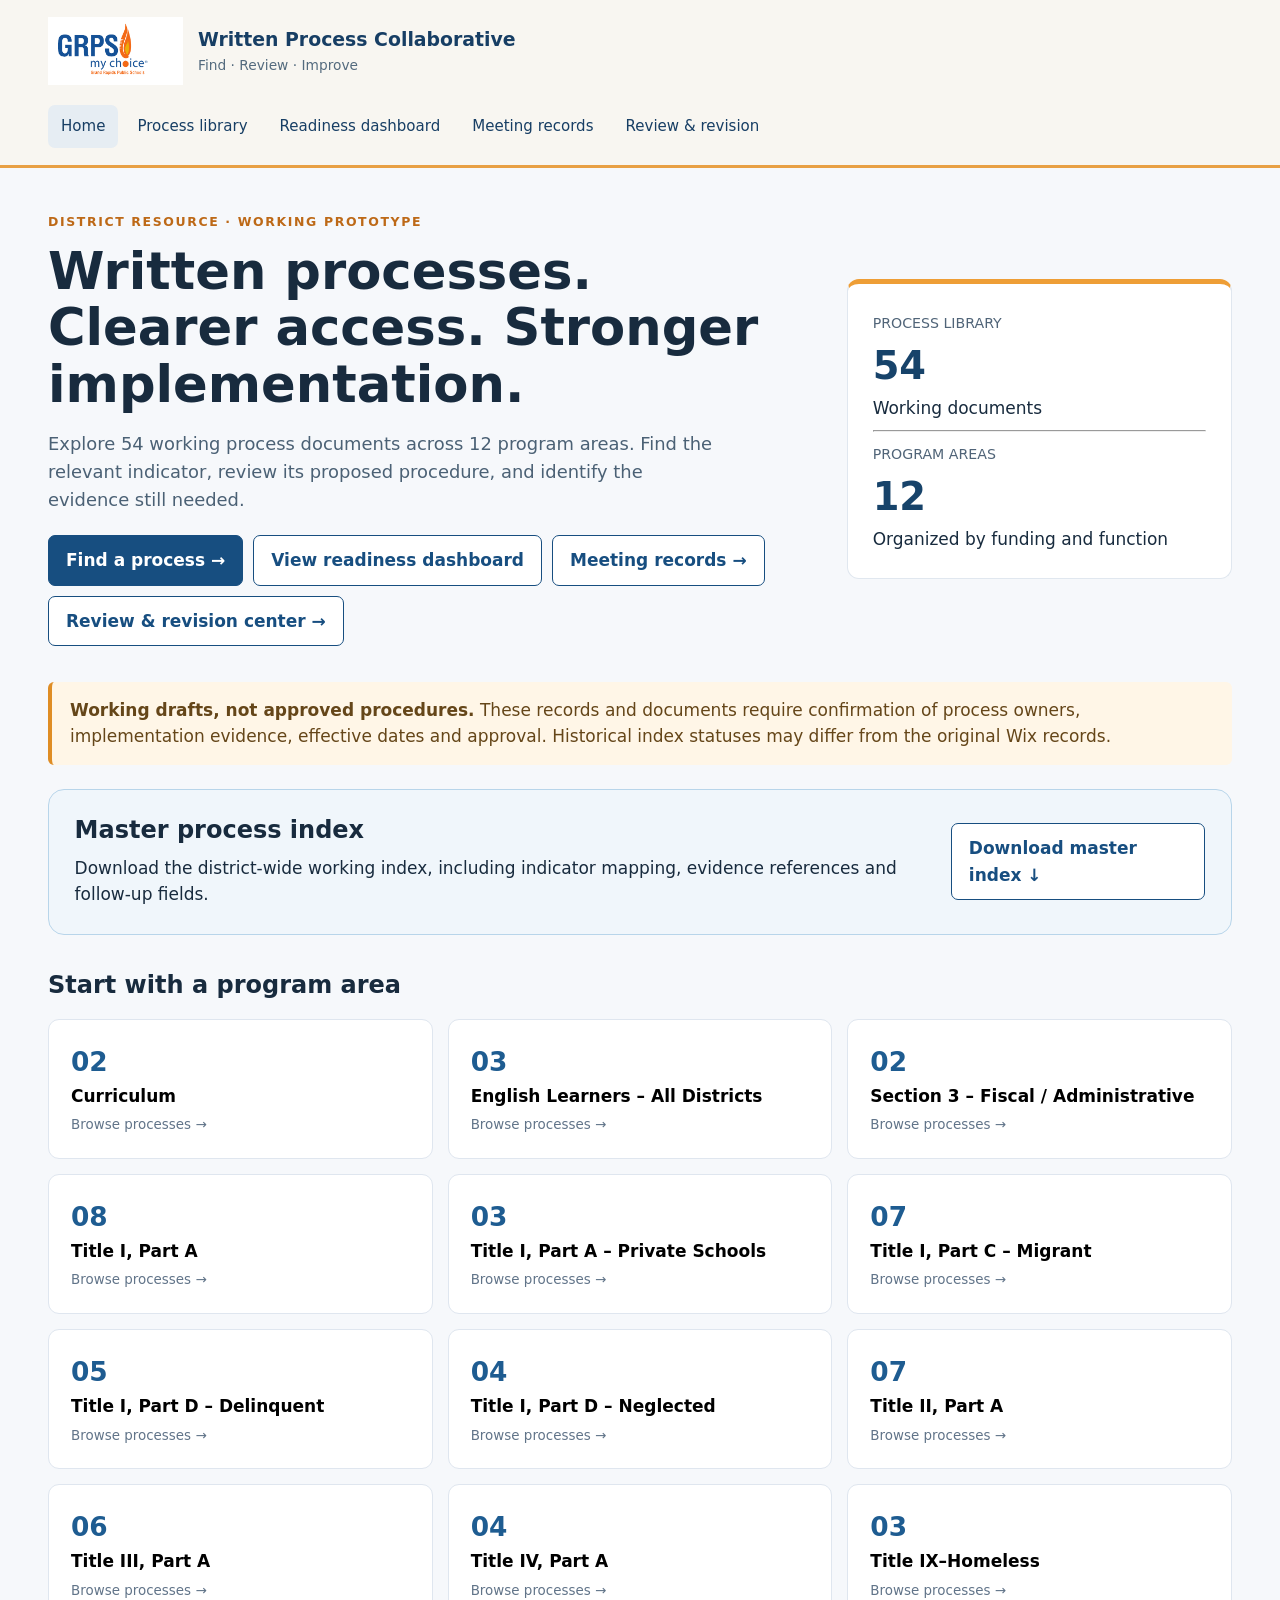
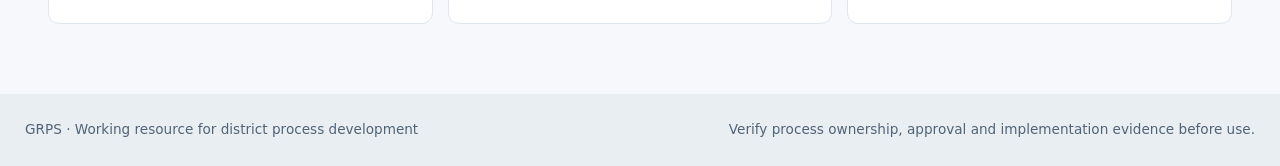
==== commit 686a6815: "Update GRPS header and logo presentation" ====
--- a/index.html
+++ b/index.html
@@ -1,5 +1,5 @@
-<!doctype html><html lang="en"><head><meta charset="utf-8"><meta name="viewport" content="width=device-width,initial-scale=1"><meta name="theme-color" content="#12304d"><title>GRPS | Written Process Collaborative</title><style>*{box-sizing:border-box}body{margin:0;background:#f6f8fb;color:#182b3e;font:17px/1.55 system-ui,-apple-system,Segoe UI,Arial,sans-serif}a{color:#15538c}button,input,select{font:inherit}button{cursor:pointer}.skip{position:absolute;top:-80px;left:1rem;background:white;padding:1rem;z-index:5}.skip:focus{top:0}header{background:#12304d;color:#fff}.top{max-width:1240px;margin:auto;padding:17px 28px;display:flex;align-items:center;justify-content:space-between;gap:20px;flex-wrap:wrap}.brand{display:flex;align-items:center;gap:15px}.brand strong{display:block;font-size:1.18rem}.brand span{display:block;color:#c6d5e4;font-size:.86rem}.mark{background:#fff;color:#17436a;border-left:6px solid #ef9d32;padding:8px 10px;font-weight:900;letter-spacing:-1px}nav{display:flex;align-items:center;gap:6px;flex-wrap:wrap}nav button,nav a{color:#dbe8f5;text-decoration:none;border:0;background:transparent;padding:10px 13px;border-radius:7px;font-size:.94rem}nav .active,nav button:hover,nav a:hover{background:#315574;color:#fff}main{max-width:1240px;min-height:72vh;margin:auto;padding:36px 28px 70px}.eyebrow{font-size:.78rem;text-transform:uppercase;letter-spacing:.13em;color:#bd6917;font-weight:800}.hero{display:grid;grid-template-columns:1.5fr .75fr;gap:28px;align-items:center;margin:8px 0 36px}.hero h1{font-size:clamp(2rem,4vw,3.5rem);line-height:1.1;margin:12px 0}.hero p{max-width:680px;color:#4b6175;font-size:1.12rem}.heroaside{background:#fff;border:1px solid #e0e7ef;border-top:5px solid #ee9e36;border-radius:12px;padding:25px}.heroaside strong{font-size:2.4rem;display:block;color:#17436a}.heroaside small{color:#506478}.btn{background:#174e80;color:white;border:1px solid #174e80;padding:11px 17px;border-radius:7px;font-weight:700;text-decoration:none;display:inline-block}.btn.secondary{background:white;color:#174e80}.btn:hover{filter:brightness(.93)}.actions{display:flex;gap:10px;flex-wrap:wrap;margin-top:22px}h2{font-size:1.5rem;margin:32px 0 15px}h3{margin:0 0 8px}.muted{color:#607186}.grid{display:grid;grid-template-columns:repeat(3,minmax(0,1fr));gap:15px}.tile,.panel{background:white;border:1px solid #dfe6ef;border-radius:11px;padding:22px}.tile{cursor:pointer;text-align:left;min-height:135px}.tile:hover,.tile:focus-visible{border-color:#24649a;box-shadow:0 5px 18px #143f6b15}.tile .count{font-size:1.65rem;font-weight:800;color:#1e5c91;display:block}.tile .label{font-weight:750;display:block}.tile .hint{font-size:.84rem;color:#617489;display:block;margin-top:6px}.notice{background:#fff6e7;border-left:4px solid #df8d24;padding:15px 18px;border-radius:6px;margin:22px 0;color:#654619}.controls{display:grid;grid-template-columns:2fr 1fr 1fr;gap:12px;margin:23px 0}.controls input,.controls select{width:100%;padding:13px 14px;border:1px solid #aabccd;border-radius:7px;background:white}.list{display:grid;gap:10px}.item{background:white;border:1px solid #dfe6ef;border-radius:9px;padding:17px 20px;display:flex;justify-content:space-between;align-items:center;gap:18px}.item h3{font-size:1.04rem}.item p{margin:4px 0;color:#52687a;font-size:.92rem}.tag{display:inline-block;border-radius:50px;background:#edf2f7;color:#375675;font-size:.78rem;font-weight:700;padding:4px 9px;margin:3px 5px 0 0}.tag.warning{background:#fff1d9;color:#86510a}.detail{max-width:930px}.detail h1{font-size:2.3rem;line-height:1.2}.detail .meta{display:flex;gap:7px;flex-wrap:wrap}.detail section{background:white;border:1px solid #e1e7ef;border-radius:10px;padding:23px;margin:15px 0}.detail section h2{margin:0 0 10px;font-size:1.3rem}.detail section p{margin:0 0 10px}.detail section p:last-child{margin-bottom:0}.back{background:none;border:0;color:#19558a;padding:0;margin:0 0 17px;font-weight:700}.metrics{display:grid;grid-template-columns:repeat(4,1fr);gap:14px}.metric{background:white;border:1px solid #dce4ec;padding:22px;border-radius:10px}.metric b{display:block;font-size:2rem;color:#184e7d}.metric span{font-size:.9rem;color:#5b7082}.barrow{display:grid;grid-template-columns:240px 1fr 45px;align-items:center;gap:13px;margin:14px 0}.track{height:13px;background:#e8eef3;border-radius:15px;overflow:hidden}.fill{height:100%;background:#2d709f;border-radius:15px}.empty{padding:30px;text-align:center;background:white;border:1px dashed #a7b6c6;border-radius:8px}footer{background:#e9eef3;color:#506477;padding:25px;display:flex;justify-content:space-between;gap:20px;flex-wrap:wrap;font-size:.85rem}@media(max-width:800px){.hero{grid-template-columns:1fr}.grid{grid-template-columns:repeat(2,1fr)}.controls{grid-template-columns:1fr}.metrics{grid-template-columns:repeat(2,1fr)}.barrow{grid-template-columns:130px 1fr 30px}}@media(max-width:520px){main{padding:25px 15px 50px}.top{padding:15px}.grid{grid-template-columns:1fr}.metrics{grid-template-columns:1fr}.item{align-items:start;flex-direction:column}.detail h1{font-size:1.75rem}}
-.grps-logo{width:105px;max-height:62px;object-fit:contain;background:#fff;border-radius:5px;padding:5px}.logo-fallback{background:#fff;color:#12304d;padding:8px;font-weight:800}.meeting-grid{display:grid;grid-template-columns:repeat(2,minmax(0,1fr));gap:15px}.meeting-card{background:white;border:1px solid #dce4ec;border-radius:10px;padding:20px}.meeting-card h3{margin:0 0 8px}.meeting-card a{display:inline-block;margin-top:8px}.meeting-alert{border-left:4px solid #ba661c;background:#fff5e6;padding:16px;margin:20px 0}.meeting-form{display:grid;grid-template-columns:repeat(2,minmax(0,1fr));gap:14px;background:#fff;padding:22px;border:1px solid #dce4ec;border-radius:10px}.meeting-form label{display:flex;flex-direction:column;gap:5px;font-weight:650}.meeting-form input,.meeting-form select,.meeting-form textarea{width:100%;padding:11px;border:1px solid #aabccd;border-radius:6px}.meeting-form .wide{grid-column:1/-1}.meeting-form textarea{min-height:90px}.meeting-form button{justify-self:start}@media(max-width:650px){.meeting-grid,.meeting-form{grid-template-columns:1fr}}
+<!doctype html><html lang="en"><head><meta charset="utf-8"><meta name="viewport" content="width=device-width,initial-scale=1"><meta name="theme-color" content="#f8f6f1"><title>GRPS | Written Process Collaborative</title><style>*{box-sizing:border-box}body{margin:0;background:#f6f8fb;color:#182b3e;font:17px/1.55 system-ui,-apple-system,Segoe UI,Arial,sans-serif}a{color:#15538c}button,input,select{font:inherit}button{cursor:pointer}.skip{position:absolute;top:-80px;left:1rem;background:white;padding:1rem;z-index:5}.skip:focus{top:0}header{background:#f8f6f1;color:#173e64;border-bottom:3px solid #e8a044}.top{max-width:1240px;margin:auto;padding:17px 28px;display:flex;align-items:center;justify-content:space-between;gap:20px;flex-wrap:wrap}.brand{display:flex;align-items:center;gap:15px}.brand strong{display:block;font-size:1.18rem}.brand span{display:block;color:#546b7e;font-size:.86rem}.mark{background:#fff;color:#17436a;border-left:6px solid #ef9d32;padding:8px 10px;font-weight:900;letter-spacing:-1px}nav{display:flex;align-items:center;gap:6px;flex-wrap:wrap}nav button,nav a{color:#173e64;text-decoration:none;border:0;background:transparent;padding:10px 13px;border-radius:7px;font-size:.94rem}nav .active,nav button:hover,nav a:hover{background:#e6edf3;color:#173e64}main{max-width:1240px;min-height:72vh;margin:auto;padding:36px 28px 70px}.eyebrow{font-size:.78rem;text-transform:uppercase;letter-spacing:.13em;color:#bd6917;font-weight:800}.hero{display:grid;grid-template-columns:1.5fr .75fr;gap:28px;align-items:center;margin:8px 0 36px}.hero h1{font-size:clamp(2rem,4vw,3.5rem);line-height:1.1;margin:12px 0}.hero p{max-width:680px;color:#4b6175;font-size:1.12rem}.heroaside{background:#fff;border:1px solid #e0e7ef;border-top:5px solid #ee9e36;border-radius:12px;padding:25px}.heroaside strong{font-size:2.4rem;display:block;color:#17436a}.heroaside small{color:#506478}.btn{background:#174e80;color:white;border:1px solid #174e80;padding:11px 17px;border-radius:7px;font-weight:700;text-decoration:none;display:inline-block}.btn.secondary{background:white;color:#174e80}.btn:hover{filter:brightness(.93)}.actions{display:flex;gap:10px;flex-wrap:wrap;margin-top:22px}h2{font-size:1.5rem;margin:32px 0 15px}h3{margin:0 0 8px}.muted{color:#607186}.grid{display:grid;grid-template-columns:repeat(3,minmax(0,1fr));gap:15px}.tile,.panel{background:white;border:1px solid #dfe6ef;border-radius:11px;padding:22px}.tile{cursor:pointer;text-align:left;min-height:135px}.tile:hover,.tile:focus-visible{border-color:#24649a;box-shadow:0 5px 18px #143f6b15}.tile .count{font-size:1.65rem;font-weight:800;color:#1e5c91;display:block}.tile .label{font-weight:750;display:block}.tile .hint{font-size:.84rem;color:#617489;display:block;margin-top:6px}.notice{background:#fff6e7;border-left:4px solid #df8d24;padding:15px 18px;border-radius:6px;margin:22px 0;color:#654619}.controls{display:grid;grid-template-columns:2fr 1fr 1fr;gap:12px;margin:23px 0}.controls input,.controls select{width:100%;padding:13px 14px;border:1px solid #aabccd;border-radius:7px;background:white}.list{display:grid;gap:10px}.item{background:white;border:1px solid #dfe6ef;border-radius:9px;padding:17px 20px;display:flex;justify-content:space-between;align-items:center;gap:18px}.item h3{font-size:1.04rem}.item p{margin:4px 0;color:#52687a;font-size:.92rem}.tag{display:inline-block;border-radius:50px;background:#edf2f7;color:#375675;font-size:.78rem;font-weight:700;padding:4px 9px;margin:3px 5px 0 0}.tag.warning{background:#fff1d9;color:#86510a}.detail{max-width:930px}.detail h1{font-size:2.3rem;line-height:1.2}.detail .meta{display:flex;gap:7px;flex-wrap:wrap}.detail section{background:white;border:1px solid #e1e7ef;border-radius:10px;padding:23px;margin:15px 0}.detail section h2{margin:0 0 10px;font-size:1.3rem}.detail section p{margin:0 0 10px}.detail section p:last-child{margin-bottom:0}.back{background:none;border:0;color:#19558a;padding:0;margin:0 0 17px;font-weight:700}.metrics{display:grid;grid-template-columns:repeat(4,1fr);gap:14px}.metric{background:white;border:1px solid #dce4ec;padding:22px;border-radius:10px}.metric b{display:block;font-size:2rem;color:#184e7d}.metric span{font-size:.9rem;color:#5b7082}.barrow{display:grid;grid-template-columns:240px 1fr 45px;align-items:center;gap:13px;margin:14px 0}.track{height:13px;background:#e8eef3;border-radius:15px;overflow:hidden}.fill{height:100%;background:#2d709f;border-radius:15px}.empty{padding:30px;text-align:center;background:white;border:1px dashed #a7b6c6;border-radius:8px}footer{background:#e9eef3;color:#506477;padding:25px;display:flex;justify-content:space-between;gap:20px;flex-wrap:wrap;font-size:.85rem}@media(max-width:800px){.hero{grid-template-columns:1fr}.grid{grid-template-columns:repeat(2,1fr)}.controls{grid-template-columns:1fr}.metrics{grid-template-columns:repeat(2,1fr)}.barrow{grid-template-columns:130px 1fr 30px}}@media(max-width:520px){main{padding:25px 15px 50px}.top{padding:15px}.grid{grid-template-columns:1fr}.metrics{grid-template-columns:1fr}.item{align-items:start;flex-direction:column}.detail h1{font-size:1.75rem}}
+.grps-logo{width:135px;max-height:78px;object-fit:contain;background:transparent;border:0;border-radius:0;padding:0;display:block}.logo-fallback{background:transparent;color:#12304d;padding:8px;font-weight:800}.meeting-grid{display:grid;grid-template-columns:repeat(2,minmax(0,1fr));gap:15px}.meeting-card{background:white;border:1px solid #dce4ec;border-radius:10px;padding:20px}.meeting-card h3{margin:0 0 8px}.meeting-card a{display:inline-block;margin-top:8px}.meeting-alert{border-left:4px solid #ba661c;background:#fff5e6;padding:16px;margin:20px 0}.meeting-form{display:grid;grid-template-columns:repeat(2,minmax(0,1fr));gap:14px;background:#fff;padding:22px;border:1px solid #dce4ec;border-radius:10px}.meeting-form label{display:flex;flex-direction:column;gap:5px;font-weight:650}.meeting-form input,.meeting-form select,.meeting-form textarea{width:100%;padding:11px;border:1px solid #aabccd;border-radius:6px}.meeting-form .wide{grid-column:1/-1}.meeting-form textarea{min-height:90px}.meeting-form button{justify-self:start}@media(max-width:650px){.meeting-grid,.meeting-form{grid-template-columns:1fr}}
 
 .index-callout{display:flex;align-items:center;justify-content:space-between;gap:1.5rem;padding:1.4rem 1.6rem;margin:1.5rem 0;border:1px solid #b8d5ea;border-radius:16px;background:#f0f6fb}.index-callout h2{margin:0 0 .35rem}.index-callout p{margin:.25rem 0}.download-help{display:block;align-self:center;font-size:.88rem;max-width:25rem;color:#44556b}.unavailable{pointer-events:none;opacity:.75;background:#f5e6e6!important;color:#832b2b!important}@media(max-width:720px){.index-callout{flex-direction:column;align-items:flex-start}}
 
